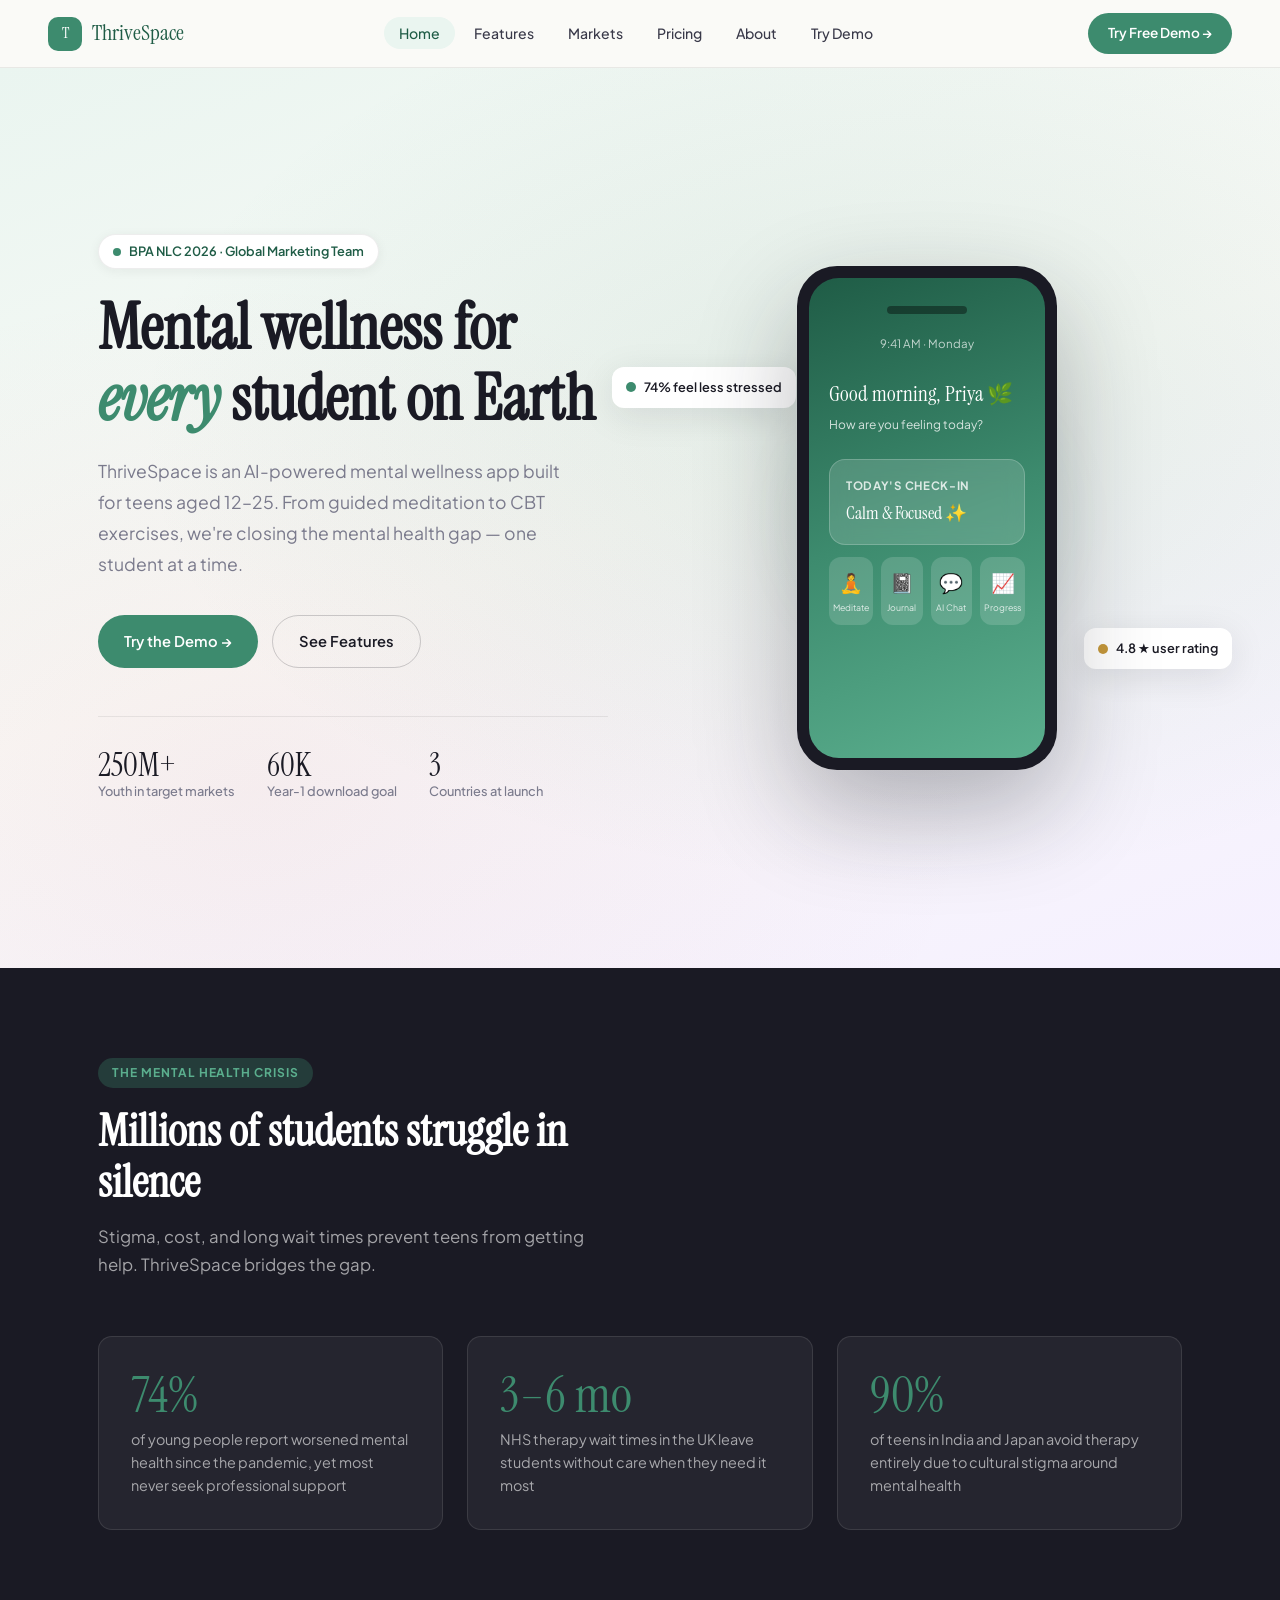
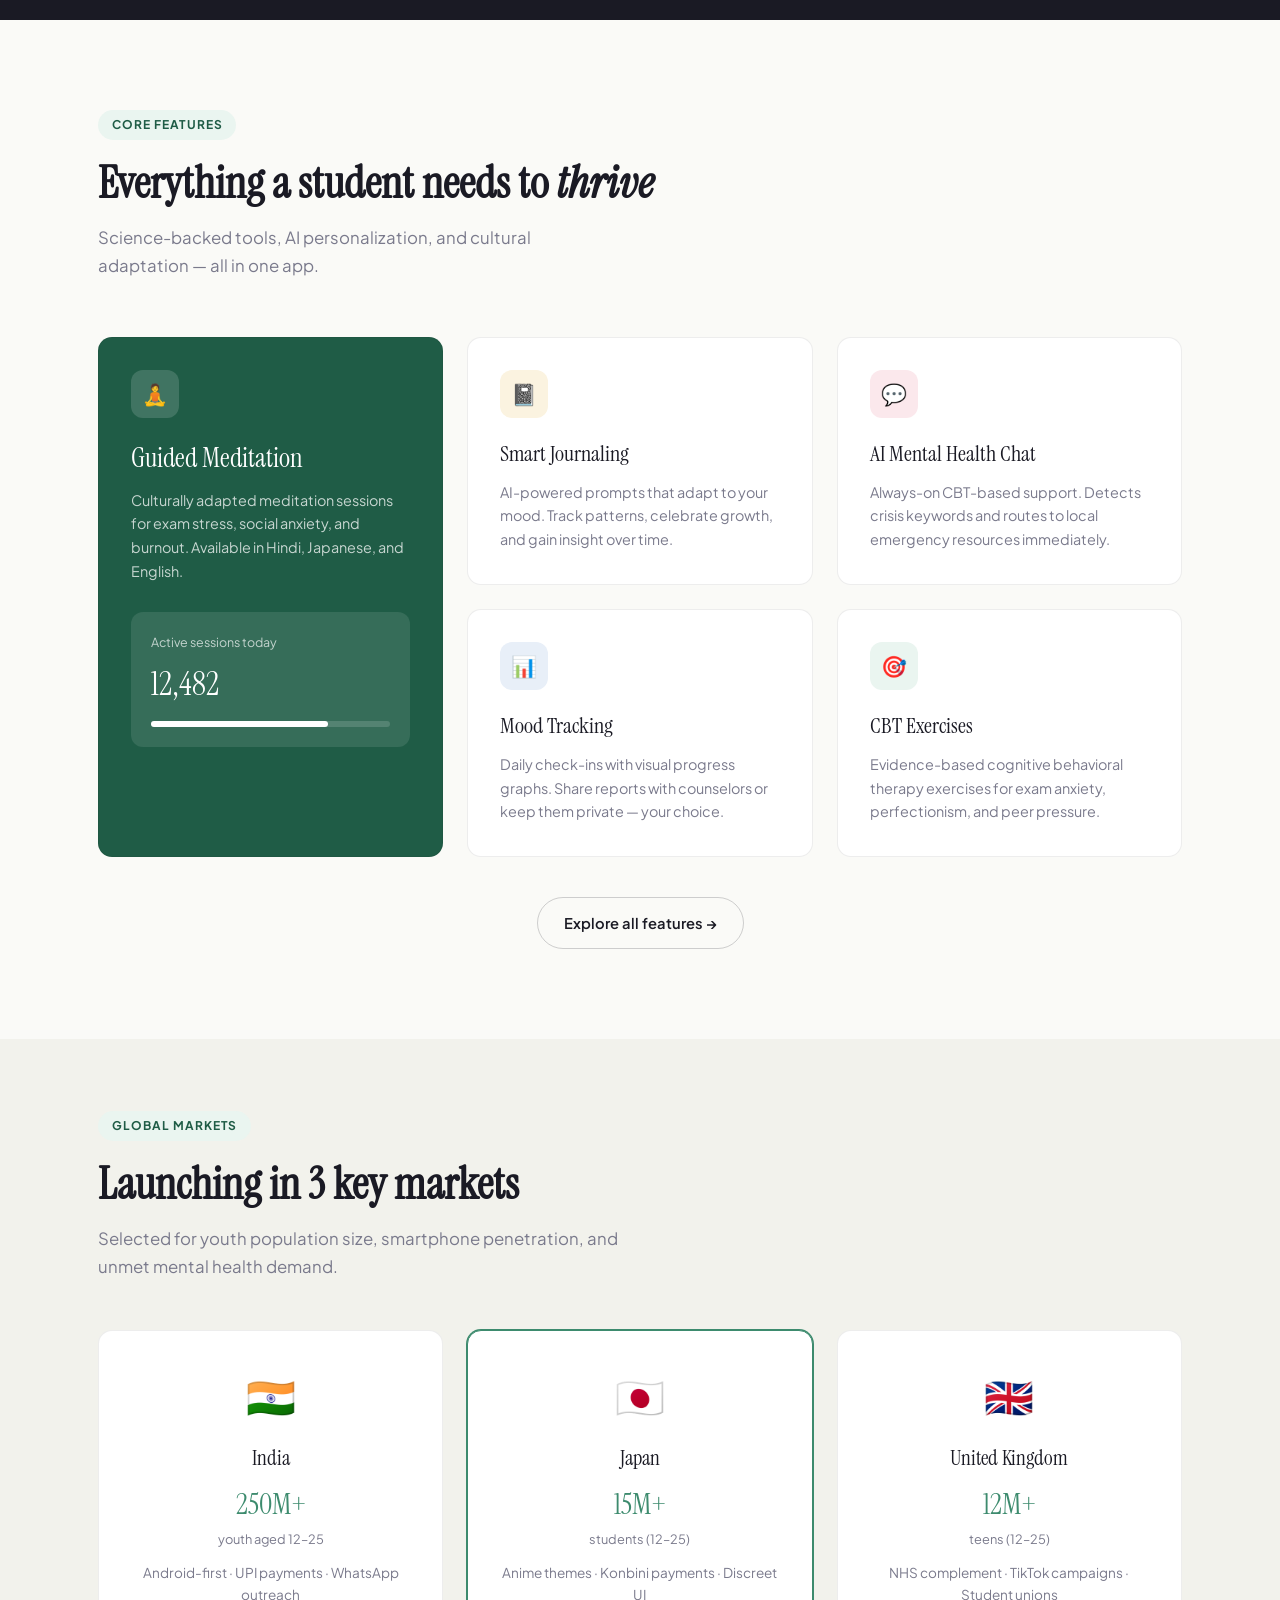
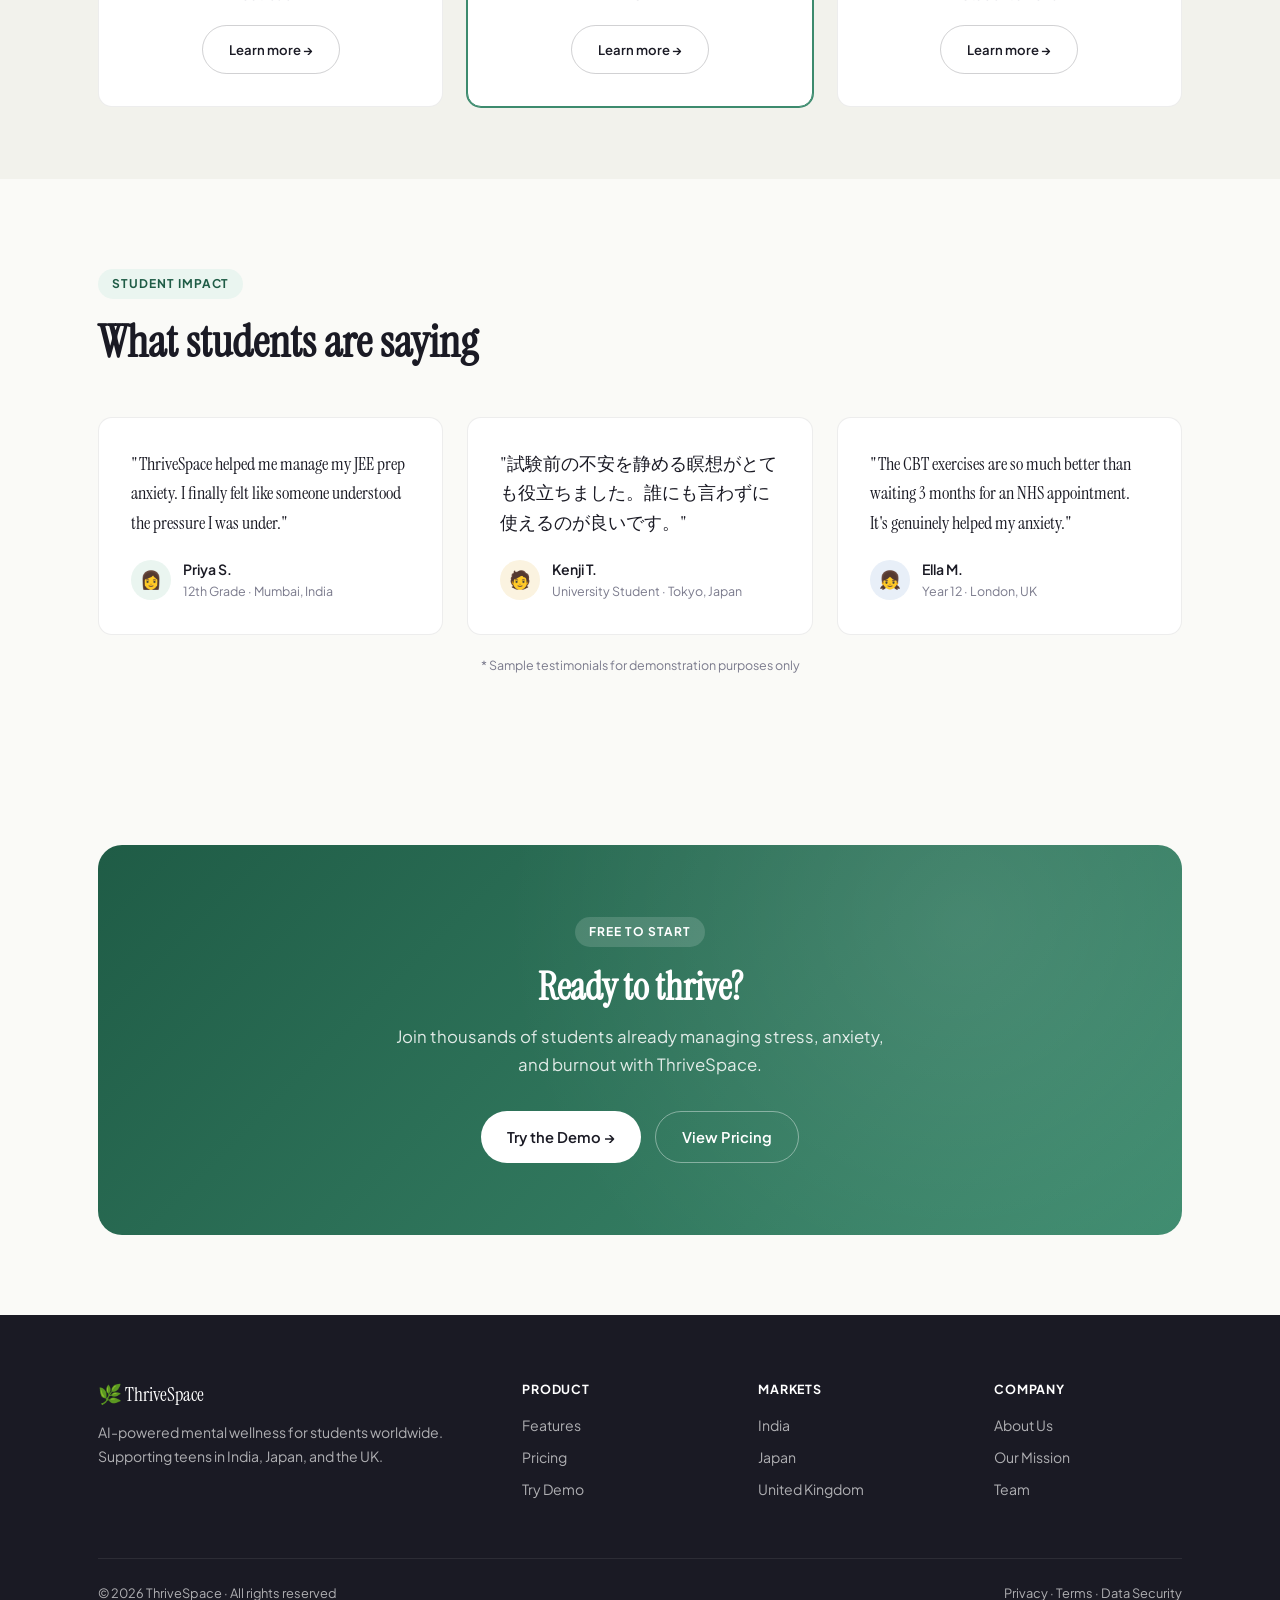
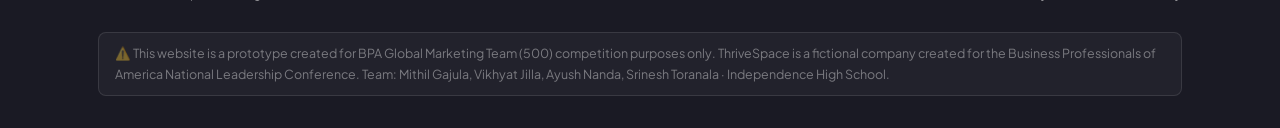
==== index.html @ 40aee09a "Create index.html" ====
<!DOCTYPE html>
<html lang="en">
<head>
  <meta charset="UTF-8" />
  <meta name="viewport" content="width=device-width, initial-scale=1.0" />
  <title>ThriveSpace — Mental Wellness for Students Worldwide</title>
  <link rel="stylesheet" href="styles.css" />
  <style>
    /* HERO */
    .hero {
      min-height: 100vh;
      display: flex; align-items: center;
      background: linear-gradient(160deg, #EAF5F0 0%, #FAFAF7 50%, #F5F0FF 100%);
      position: relative; overflow: hidden;
    }
    .hero::before {
      content: '';
      position: absolute; inset: 0;
      background: radial-gradient(ellipse at 70% 40%, rgba(61,139,110,0.12) 0%, transparent 60%),
                  radial-gradient(ellipse at 20% 80%, rgba(196,87,106,0.07) 0%, transparent 50%);
      pointer-events: none;
    }
    .hero-inner {
      display: grid; grid-template-columns: 1fr 1fr;
      gap: 64px; align-items: center;
    }
    .hero-tag {
      display: inline-flex; align-items: center; gap: 8px;
      background: white; border: 1px solid var(--border);
      padding: 6px 14px; border-radius: 100px;
      font-size: 0.8rem; font-weight: 600; color: var(--green-dark);
      margin-bottom: 24px; box-shadow: var(--shadow-sm);
    }
    .hero-tag span { width: 8px; height: 8px; background: var(--green); border-radius: 50%; display: inline-block; animation: pulse 2s infinite; }
    @keyframes pulse { 0%,100%{opacity:1;} 50%{opacity:0.4;} }
    .hero h1 {
      font-size: clamp(2.6rem, 5vw, 4.2rem);
      line-height: 1.1; margin-bottom: 22px;
      color: var(--charcoal);
    }
    .hero h1 em { font-style: italic; color: var(--green); }
    .hero p {
      font-size: 1.1rem; color: var(--muted); line-height: 1.75;
      margin-bottom: 36px; max-width: 480px;
    }
    .hero-btns { display: flex; gap: 14px; flex-wrap: wrap; }
    .hero-stats {
      display: flex; gap: 32px; margin-top: 48px;
      padding-top: 32px; border-top: 1px solid var(--border);
    }
    .hero-stat-num {
      font-family: 'Instrument Serif', serif;
      font-size: 2rem; color: var(--charcoal); line-height: 1;
    }
    .hero-stat-label { font-size: 0.8rem; color: var(--muted); font-weight: 500; }

    /* PHONE MOCKUP */
    .phone-wrap {
      position: relative; display: flex; justify-content: center; align-items: center;
    }
    .phone-glow {
      position: absolute; width: 300px; height: 300px;
      background: radial-gradient(circle, rgba(61,139,110,0.25), transparent 70%);
      border-radius: 50%; filter: blur(40px);
    }
    .phone {
      position: relative; z-index: 2;
      width: 260px;
      background: var(--charcoal);
      border-radius: 40px;
      padding: 12px;
      box-shadow: 0 40px 100px rgba(26,26,36,0.3), 0 0 0 1px rgba(255,255,255,0.1);
    }
    .phone-screen {
      background: linear-gradient(160deg, #1F5C46, #3D8B6E, #5BAF8E);
      border-radius: 30px; padding: 28px 20px;
      min-height: 480px; color: white; position: relative; overflow: hidden;
    }
    .phone-notch {
      width: 80px; height: 8px; background: rgba(0,0,0,0.4);
      border-radius: 100px; margin: 0 auto 20px;
    }
    .phone-time { font-size: 0.72rem; text-align: center; opacity: 0.7; margin-bottom: 24px; }
    .phone-greeting { font-family: 'Instrument Serif', serif; font-size: 1.3rem; margin-bottom: 4px; }
    .phone-sub { font-size: 0.75rem; opacity: 0.8; margin-bottom: 24px; }
    .phone-card {
      background: rgba(255,255,255,0.15); backdrop-filter: blur(10px);
      border-radius: 16px; padding: 16px; margin-bottom: 12px;
      border: 1px solid rgba(255,255,255,0.2);
    }
    .phone-card-title { font-size: 0.72rem; font-weight: 700; text-transform: uppercase; letter-spacing: 0.06em; opacity: 0.8; margin-bottom: 4px; }
    .phone-card-main { font-family: 'Instrument Serif', serif; font-size: 1.1rem; }
    .phone-icons { display: grid; grid-template-columns: repeat(4,1fr); gap: 8px; margin-top: 8px; }
    .phone-icon-item {
      background: rgba(255,255,255,0.15); border-radius: 12px;
      padding: 10px 4px; text-align: center; font-size: 1.2rem;
    }
    .phone-icon-label { font-size: 0.55rem; opacity: 0.8; margin-top: 2px; }
    .floating-badge {
      position: absolute; background: white; border-radius: 12px;
      padding: 10px 14px; box-shadow: var(--shadow-md);
      font-size: 0.8rem; font-weight: 600; color: var(--charcoal);
      display: flex; align-items: center; gap: 8px;
    }
    .fb-1 { top: 20%; left: -60px; animation: float 4s 0s ease-in-out infinite; }
    .fb-2 { bottom: 20%; right: -50px; animation: float 4s 1s ease-in-out infinite; }
    .fb-dot { width: 10px; height: 10px; border-radius: 50%; }
    .dot-green { background: var(--green); }
    .dot-gold { background: var(--gold); }

    /* PROBLEM SECTION */
    .problem-bg {
      background: var(--charcoal);
      color: white; padding: 90px 0;
    }
    .problem-bg .section-title { color: white; }
    .problem-bg .section-sub { color: rgba(255,255,255,0.6); }
    .problem-bg .eyebrow { background: rgba(61,139,110,0.3); color: var(--green-light); }
    .stat-card {
      background: rgba(255,255,255,0.05);
      border: 1px solid rgba(255,255,255,0.1);
      border-radius: var(--r); padding: 32px;
    }
    .stat-card .stat-num { font-size: 3.2rem; margin-bottom: 8px; }
    .stat-card p { color: rgba(255,255,255,0.6); font-size: 0.9rem; line-height: 1.6; }

    /* FEATURES PREVIEW */
    .feat-grid {
      display: grid; grid-template-columns: 1fr 1fr; gap: 24px;
    }
    .feat-card {
      background: var(--white); border-radius: var(--r);
      border: 1px solid var(--border); padding: 32px;
      transition: all 0.3s;
    }
    .feat-card:hover { transform: translateY(-4px); box-shadow: var(--shadow-md); }
    .feat-card.accent { background: var(--green-dark); color: white; }
    .feat-card.accent .feat-title { color: white; }
    .feat-card.accent p { color: rgba(255,255,255,0.75); }
    .feat-card.tall { grid-row: span 2; }
    .feat-title { font-family: 'Instrument Serif', serif; font-size: 1.4rem; margin: 12px 0 8px; }
    .feat-card p { font-size: 0.9rem; color: var(--muted); line-height: 1.65; }

    /* MARKETS STRIP */
    .markets-strip { background: var(--cream-2); padding: 72px 0; }
    .country-card {
      background: white; border-radius: var(--r);
      border: 1px solid var(--border); padding: 32px;
      text-align: center;
    }
    .country-flag { font-size: 2.5rem; margin-bottom: 12px; }
    .country-name { font-family: 'Instrument Serif', serif; font-size: 1.3rem; margin-bottom: 6px; }
    .country-stat { font-size: 1.8rem; font-family: 'Instrument Serif', serif; color: var(--green); }
    .country-stat-label { font-size: 0.8rem; color: var(--muted); }

    /* TESTIMONIALS */
    .testimonial {
      background: white; border-radius: var(--r);
      border: 1px solid var(--border); padding: 32px;
    }
    .testimonial-quote { font-family: 'Instrument Serif', serif; font-size: 1.15rem; line-height: 1.6; margin-bottom: 20px; }
    .testimonial-author { display: flex; align-items: center; gap: 12px; }
    .testimonial-avatar {
      width: 40px; height: 40px; border-radius: 50%;
      display: flex; align-items: center; justify-content: center;
      font-size: 1.1rem;
    }
    .testimonial-name { font-weight: 600; font-size: 0.88rem; }
    .testimonial-role { font-size: 0.78rem; color: var(--muted); }

    /* CTA SECTION */
    .cta-section {
      background: linear-gradient(135deg, var(--green-dark), var(--green));
      border-radius: var(--r-lg); padding: 72px 64px; text-align: center;
      color: white; margin: 80px 0; position: relative; overflow: hidden;
    }
    .cta-section::before {
      content: '';
      position: absolute; inset: 0;
      background: radial-gradient(circle at 80% 20%, rgba(255,255,255,0.1), transparent 50%);
    }
    .cta-section h2 { font-size: 2.4rem; margin-bottom: 14px; }
    .cta-section p { font-size: 1.05rem; opacity: 0.85; margin-bottom: 32px; max-width: 500px; margin-left: auto; margin-right: auto; }
  </style>
</head>
<body>
<div class="page-wrap">
  <div id="nav-placeholder"></div>

  <!-- HERO -->
  <section class="hero">
    <div class="container" style="width:100%">
      <div class="hero-inner">
        <div>
          <div class="hero-tag fade-up"><span></span> BPA NLC 2026 · Global Marketing Team</div>
          <h1 class="fade-up-2">Mental wellness for <em>every</em> student on Earth</h1>
          <p class="fade-up-3">ThriveSpace is an AI-powered mental wellness app built for teens aged 12–25. From guided meditation to CBT exercises, we're closing the mental health gap — one student at a time.</p>
          <div class="hero-btns fade-up-4">
            <a href="demo.html" class="btn btn-primary">Try the Demo →</a>
            <a href="features.html" class="btn btn-outline">See Features</a>
          </div>
          <div class="hero-stats fade-up-4">
            <div>
              <div class="hero-stat-num">250M+</div>
              <div class="hero-stat-label">Youth in target markets</div>
            </div>
            <div>
              <div class="hero-stat-num">60K</div>
              <div class="hero-stat-label">Year-1 download goal</div>
            </div>
            <div>
              <div class="hero-stat-num">3</div>
              <div class="hero-stat-label">Countries at launch</div>
            </div>
          </div>
        </div>

        <div class="phone-wrap fade-in">
          <div class="phone-glow"></div>
          <div class="phone float">
            <div class="phone-screen">
              <div class="phone-notch"></div>
              <div class="phone-time">9:41 AM · Monday</div>
              <div class="phone-greeting">Good morning, Priya 🌿</div>
              <div class="phone-sub">How are you feeling today?</div>
              <div class="phone-card">
                <div class="phone-card-title">Today's Check-In</div>
                <div class="phone-card-main">Calm &amp; Focused ✨</div>
              </div>
              <div class="phone-icons">
                <div class="phone-icon-item">🧘<div class="phone-icon-label">Meditate</div></div>
                <div class="phone-icon-item">📓<div class="phone-icon-label">Journal</div></div>
                <div class="phone-icon-item">💬<div class="phone-icon-label">AI Chat</div></div>
                <div class="phone-icon-item">📈<div class="phone-icon-label">Progress</div></div>
              </div>
            </div>
          </div>
          <div class="floating-badge fb-1">
            <div class="fb-dot dot-green"></div>
            74% feel less stressed
          </div>
          <div class="floating-badge fb-2">
            <div class="fb-dot dot-gold"></div>
            4.8 ★ user rating
          </div>
        </div>
      </div>
    </div>
  </section>

  <!-- PROBLEM -->
  <section class="problem-bg">
    <div class="container">
      <div class="eyebrow">The Mental Health Crisis</div>
      <h2 class="section-title" style="color:white;max-width:560px;margin-bottom:14px;">Millions of students struggle in silence</h2>
      <p class="section-sub" style="margin-bottom:56px;">Stigma, cost, and long wait times prevent teens from getting help. ThriveSpace bridges the gap.</p>
      <div class="g3">
        <div class="stat-card">
          <div class="stat-num">74%</div>
          <p>of young people report worsened mental health since the pandemic, yet most never seek professional support</p>
        </div>
        <div class="stat-card">
          <div class="stat-num">3–6 mo</div>
          <p>NHS therapy wait times in the UK leave students without care when they need it most</p>
        </div>
        <div class="stat-card">
          <div class="stat-num">90%</div>
          <p>of teens in India and Japan avoid therapy entirely due to cultural stigma around mental health</p>
        </div>
      </div>
    </div>
  </section>

  <!-- FEATURES PREVIEW -->
  <section class="section">
    <div class="container">
      <div class="eyebrow">Core Features</div>
      <h2 class="section-title">Everything a student needs to <em>thrive</em></h2>
      <p class="section-sub" style="margin-bottom:56px;">Science-backed tools, AI personalization, and cultural adaptation — all in one app.</p>

      <div style="display:grid;grid-template-columns:1fr 1fr 1fr;grid-template-rows:auto auto;gap:24px;">
        <div class="feat-card" style="grid-row:span 2;background:var(--green-dark);color:white;">
          <div class="icon-box" style="background:rgba(255,255,255,0.15);">🧘</div>
          <div class="feat-title" style="color:white;font-size:1.7rem;">Guided Meditation</div>
          <p style="color:rgba(255,255,255,0.75);">Culturally adapted meditation sessions for exam stress, social anxiety, and burnout. Available in Hindi, Japanese, and English.</p>
          <div style="margin-top:28px;padding:20px;background:rgba(255,255,255,0.1);border-radius:12px;">
            <div style="font-size:0.78rem;opacity:0.7;margin-bottom:6px;">Active sessions today</div>
            <div style="font-family:'Instrument Serif',serif;font-size:2rem;">12,482</div>
            <div style="height:6px;background:rgba(255,255,255,0.15);border-radius:100px;margin-top:10px;">
              <div style="height:100%;width:74%;background:white;border-radius:100px;"></div>
            </div>
          </div>
        </div>
        <div class="feat-card">
          <div class="icon-box icon-gold">📓</div>
          <div class="feat-title">Smart Journaling</div>
          <p>AI-powered prompts that adapt to your mood. Track patterns, celebrate growth, and gain insight over time.</p>
        </div>
        <div class="feat-card">
          <div class="icon-box icon-rose">💬</div>
          <div class="feat-title">AI Mental Health Chat</div>
          <p>Always-on CBT-based support. Detects crisis keywords and routes to local emergency resources immediately.</p>
        </div>
        <div class="feat-card">
          <div class="icon-box icon-blue">📊</div>
          <div class="feat-title">Mood Tracking</div>
          <p>Daily check-ins with visual progress graphs. Share reports with counselors or keep them private — your choice.</p>
        </div>
        <div class="feat-card">
          <div class="icon-box icon-green">🎯</div>
          <div class="feat-title">CBT Exercises</div>
          <p>Evidence-based cognitive behavioral therapy exercises for exam anxiety, perfectionism, and peer pressure.</p>
        </div>
      </div>
      <div style="text-align:center;margin-top:40px;">
        <a href="features.html" class="btn btn-outline">Explore all features →</a>
      </div>
    </div>
  </section>

  <!-- MARKETS -->
  <section class="markets-strip">
    <div class="container">
      <div class="eyebrow">Global Markets</div>
      <h2 class="section-title" style="margin-bottom:14px;">Launching in 3 key markets</h2>
      <p class="section-sub" style="margin-bottom:48px;">Selected for youth population size, smartphone penetration, and unmet mental health demand.</p>
      <div class="g3">
        <div class="country-card">
          <div class="country-flag">🇮🇳</div>
          <div class="country-name">India</div>
          <div class="country-stat">250M+</div>
          <div class="country-stat-label">youth aged 12–25</div>
          <p style="font-size:0.85rem;color:var(--muted);margin-top:12px;">Android-first · UPI payments · WhatsApp outreach</p>
          <a href="markets.html#india" class="btn btn-outline" style="margin-top:18px;font-size:0.82rem;">Learn more →</a>
        </div>
        <div class="country-card" style="border-color:var(--green);box-shadow:0 0 0 1px var(--green);">
          <div class="country-flag">🇯🇵</div>
          <div class="country-name">Japan</div>
          <div class="country-stat">15M+</div>
          <div class="country-stat-label">students (12–25)</div>
          <p style="font-size:0.85rem;color:var(--muted);margin-top:12px;">Anime themes · Konbini payments · Discreet UI</p>
          <a href="markets.html#japan" class="btn btn-outline" style="margin-top:18px;font-size:0.82rem;">Learn more →</a>
        </div>
        <div class="country-card">
          <div class="country-flag">🇬🇧</div>
          <div class="country-name">United Kingdom</div>
          <div class="country-stat">12M+</div>
          <div class="country-stat-label">teens (12–25)</div>
          <p style="font-size:0.85rem;color:var(--muted);margin-top:12px;">NHS complement · TikTok campaigns · Student unions</p>
          <a href="markets.html#uk" class="btn btn-outline" style="margin-top:18px;font-size:0.82rem;">Learn more →</a>
        </div>
      </div>
    </div>
  </section>

  <!-- TESTIMONIALS -->
  <section class="section">
    <div class="container">
      <div class="eyebrow">Student Impact</div>
      <h2 class="section-title" style="margin-bottom:48px;">What students are saying</h2>
      <div class="g3">
        <div class="testimonial">
          <div class="testimonial-quote">"ThriveSpace helped me manage my JEE prep anxiety. I finally felt like someone understood the pressure I was under."</div>
          <div class="testimonial-author">
            <div class="testimonial-avatar" style="background:var(--green-pale);">👩</div>
            <div>
              <div class="testimonial-name">Priya S.</div>
              <div class="testimonial-role">12th Grade · Mumbai, India</div>
            </div>
          </div>
        </div>
        <div class="testimonial">
          <div class="testimonial-quote">"試験前の不安を静める瞑想がとても役立ちました。誰にも言わずに使えるのが良いです。"</div>
          <div class="testimonial-author">
            <div class="testimonial-avatar" style="background:#FBF3E0;">🧑</div>
            <div>
              <div class="testimonial-name">Kenji T.</div>
              <div class="testimonial-role">University Student · Tokyo, Japan</div>
            </div>
          </div>
        </div>
        <div class="testimonial">
          <div class="testimonial-quote">"The CBT exercises are so much better than waiting 3 months for an NHS appointment. It's genuinely helped my anxiety."</div>
          <div class="testimonial-author">
            <div class="testimonial-avatar" style="background:#E8EFF8;">👧</div>
            <div>
              <div class="testimonial-name">Ella M.</div>
              <div class="testimonial-role">Year 12 · London, UK</div>
            </div>
          </div>
        </div>
      </div>
      <p style="text-align:center;font-size:0.78rem;color:var(--muted);margin-top:20px;">* Sample testimonials for demonstration purposes only</p>
    </div>
  </section>

  <!-- CTA -->
  <div class="container">
    <div class="cta-section">
      <div class="eyebrow" style="background:rgba(255,255,255,0.15);color:white;">Free to start</div>
      <h2>Ready to thrive?</h2>
      <p>Join thousands of students already managing stress, anxiety, and burnout with ThriveSpace.</p>
      <div style="display:flex;gap:14px;justify-content:center;flex-wrap:wrap;">
        <a href="demo.html" class="btn btn-white">Try the Demo →</a>
        <a href="pricing.html" class="btn btn-outline" style="border-color:rgba(255,255,255,0.4);color:white;">View Pricing</a>
      </div>
    </div>
  </div>

  <div id="footer-placeholder"></div>
</div>
<script src="nav.js"></script>
<script>injectNav('Home'); injectFooter();</script>
</body>
</html>
---- styles.css ----
@import url('https://fonts.googleapis.com/css2?family=Plus+Jakarta+Sans:wght@300;400;500;600;700;800&family=Instrument+Serif:ital@0;1&display=swap');

:root {
  --green: #3D8B6E;
  --green-light: #5BAF8E;
  --green-pale: #EAF5F0;
  --green-dark: #1F5C46;
  --cream: #FAFAF7;
  --cream-2: #F2F2EC;
  --charcoal: #1A1A24;
  --charcoal-mid: #3A3A4A;
  --muted: #7A7A8C;
  --white: #FFFFFF;
  --gold: #C4973A;
  --rose: #C4566A;
  --blue: #4A7AB5;
  --border: rgba(26,26,36,0.08);
  --shadow-sm: 0 2px 12px rgba(26,26,36,0.06);
  --shadow-md: 0 8px 36px rgba(26,26,36,0.10);
  --shadow-lg: 0 24px 72px rgba(26,26,36,0.14);
  --r: 14px;
  --r-lg: 24px;
}

*, *::before, *::after { box-sizing: border-box; margin: 0; padding: 0; }
html { scroll-behavior: smooth; }
body {
  font-family: 'Plus Jakarta Sans', sans-serif;
  background: var(--cream);
  color: var(--charcoal);
  line-height: 1.65;
  -webkit-font-smoothing: antialiased;
}
h1,h2,h3,h4 { font-family: 'Instrument Serif', serif; line-height: 1.15; }
a { color: inherit; text-decoration: none; }
img { max-width: 100%; display: block; }

/* NAV */
nav {
  position: fixed; top: 0; left: 0; right: 0; z-index: 200;
  display: flex; align-items: center; justify-content: space-between;
  padding: 0 48px; height: 68px;
  background: rgba(250,250,247,0.92);
  backdrop-filter: blur(16px);
  border-bottom: 1px solid var(--border);
}
.nav-logo {
  display: flex; align-items: center; gap: 10px;
  font-family: 'Instrument Serif', serif;
  font-size: 1.35rem; color: var(--green-dark);
}
.nav-logo-mark {
  width: 34px; height: 34px; background: var(--green);
  border-radius: 10px; display: flex; align-items: center; justify-content: center;
  color: white; font-size: 1rem; font-family: 'Instrument Serif', serif;
}
.nav-links { display: flex; align-items: center; gap: 4px; list-style: none; }
.nav-links a {
  padding: 7px 15px; border-radius: 100px;
  font-size: 0.88rem; font-weight: 500; color: var(--charcoal-mid);
  transition: all 0.2s;
}
.nav-links a:hover, .nav-links a.active { background: var(--green-pale); color: var(--green-dark); }
.nav-cta {
  background: var(--green) !important; color: white !important;
  padding: 8px 20px; border-radius: 100px;
  font-weight: 600; font-size: 0.88rem; transition: all 0.2s !important;
}
.nav-cta:hover { background: var(--green-dark) !important; transform: translateY(-1px); }

/* LAYOUT */
.page-wrap { padding-top: 68px; }
.container { max-width: 1180px; margin: 0 auto; padding: 0 48px; }
.section { padding: 90px 0; }
.section-sm { padding: 60px 0; }

/* TYPOGRAPHY */
.eyebrow {
  display: inline-flex; align-items: center; gap: 8px;
  background: var(--green-pale); color: var(--green-dark);
  padding: 5px 14px; border-radius: 100px;
  font-size: 0.75rem; font-weight: 700;
  letter-spacing: 0.08em; text-transform: uppercase;
  margin-bottom: 18px;
}
.section-title { font-size: clamp(2rem, 3.5vw, 2.9rem); margin-bottom: 14px; }
.section-sub { font-size: 1.05rem; color: var(--muted); max-width: 520px; line-height: 1.7; }

/* CARDS */
.card {
  background: var(--white); border-radius: var(--r);
  border: 1px solid var(--border); box-shadow: var(--shadow-sm);
  transition: transform 0.3s, box-shadow 0.3s;
}
.card:hover { transform: translateY(-4px); box-shadow: var(--shadow-md); }
.card-pad { padding: 32px; }

/* GRIDS */
.g2 { display: grid; grid-template-columns: 1fr 1fr; gap: 24px; }
.g3 { display: grid; grid-template-columns: repeat(3, 1fr); gap: 24px; }
.g4 { display: grid; grid-template-columns: repeat(4, 1fr); gap: 20px; }

/* BUTTONS */
.btn {
  display: inline-flex; align-items: center; gap: 8px;
  padding: 13px 26px; border-radius: 100px;
  font-family: 'Plus Jakarta Sans', sans-serif;
  font-weight: 600; font-size: 0.92rem;
  cursor: pointer; border: none;
  transition: transform 0.2s, box-shadow 0.2s, background 0.2s;
}
.btn:hover { transform: translateY(-2px); box-shadow: var(--shadow-md); }
.btn-primary { background: var(--green); color: white; }
.btn-primary:hover { background: var(--green-dark); }
.btn-dark { background: var(--charcoal); color: white; }
.btn-outline { background: transparent; color: var(--charcoal); border: 1.5px solid rgba(26,26,36,0.2); }
.btn-outline:hover { border-color: var(--green); color: var(--green); }
.btn-white { background: white; color: var(--charcoal); }

/* BADGES */
.badge {
  display: inline-flex; align-items: center;
  padding: 4px 11px; border-radius: 100px;
  font-size: 0.75rem; font-weight: 700;
}
.badge-green { background: var(--green-pale); color: var(--green-dark); }
.badge-gold { background: #FBF3E0; color: var(--gold); }
.badge-rose { background: #FBE8EC; color: var(--rose); }
.badge-blue { background: #E8EFF8; color: var(--blue); }

/* ICON BOXES */
.icon-box {
  width: 48px; height: 48px; border-radius: 12px;
  display: flex; align-items: center; justify-content: center;
  font-size: 1.3rem; margin-bottom: 18px;
}
.icon-green { background: var(--green-pale); }
.icon-gold { background: #FBF3E0; }
.icon-rose { background: #FBE8EC; }
.icon-blue { background: #E8EFF8; }

/* STAT */
.stat-num {
  font-family: 'Instrument Serif', serif;
  font-size: 2.8rem; color: var(--green);
  line-height: 1; margin-bottom: 4px;
}
.stat-label { font-size: 0.85rem; color: var(--muted); font-weight: 500; }

/* FOOTER */
footer {
  background: var(--charcoal); color: rgba(255,255,255,0.65);
  padding: 64px 0 32px; margin-top: 80px;
}
.footer-grid {
  display: grid; grid-template-columns: 2fr 1fr 1fr 1fr;
  gap: 48px; margin-bottom: 48px;
}
.footer-brand { font-family: 'Instrument Serif', serif; font-size: 1.2rem; color: white; margin-bottom: 10px; }
.footer-desc { font-size: 0.88rem; line-height: 1.7; }
.footer-col h5 {
  font-family: 'Plus Jakarta Sans', sans-serif;
  font-size: 0.78rem; font-weight: 700;
  letter-spacing: 0.07em; text-transform: uppercase;
  color: white; margin-bottom: 14px;
}
.footer-col a { display: block; font-size: 0.88rem; margin-bottom: 9px; transition: color 0.2s; }
.footer-col a:hover { color: var(--green-light); }
.footer-bottom {
  padding-top: 24px; border-top: 1px solid rgba(255,255,255,0.08);
  display: flex; justify-content: space-between; align-items: center;
  font-size: 0.8rem;
}
.footer-disclaimer {
  background: rgba(255,255,255,0.04); border: 1px solid rgba(255,255,255,0.1);
  border-radius: 8px; padding: 10px 16px;
  font-size: 0.78rem; color: rgba(255,255,255,0.4);
  margin-top: 28px;
}

/* DIVIDER */
.divider { height: 1px; background: var(--border); }

/* ANIMATIONS */
@keyframes fadeUp {
  from { opacity: 0; transform: translateY(24px); }
  to { opacity: 1; transform: translateY(0); }
}
@keyframes fadeIn { from { opacity: 0; } to { opacity: 1; } }
@keyframes float {
  0%,100% { transform: translateY(0); }
  50% { transform: translateY(-10px); }
}
@keyframes shimmer {
  0% { background-position: -200% 0; }
  100% { background-position: 200% 0; }
}

.fade-up { animation: fadeUp 0.7s ease both; }
.fade-up-2 { animation: fadeUp 0.7s 0.12s ease both; }
.fade-up-3 { animation: fadeUp 0.7s 0.24s ease both; }
.fade-up-4 { animation: fadeUp 0.7s 0.36s ease both; }
.fade-in { animation: fadeIn 0.7s ease both; }
.float { animation: float 5s ease-in-out infinite; }

/* RESPONSIVE */
@media (max-width: 900px) {
  nav { padding: 0 20px; }
  .nav-links { display: none; }
  .container { padding: 0 20px; }
  .g2, .g3, .g4 { grid-template-columns: 1fr; }
  .footer-grid { grid-template-columns: 1fr 1fr; gap: 28px; }
}
@media (max-width: 600px) {
  .footer-grid { grid-template-columns: 1fr; }
  .footer-bottom { flex-direction: column; gap: 8px; text-align: center; }
}
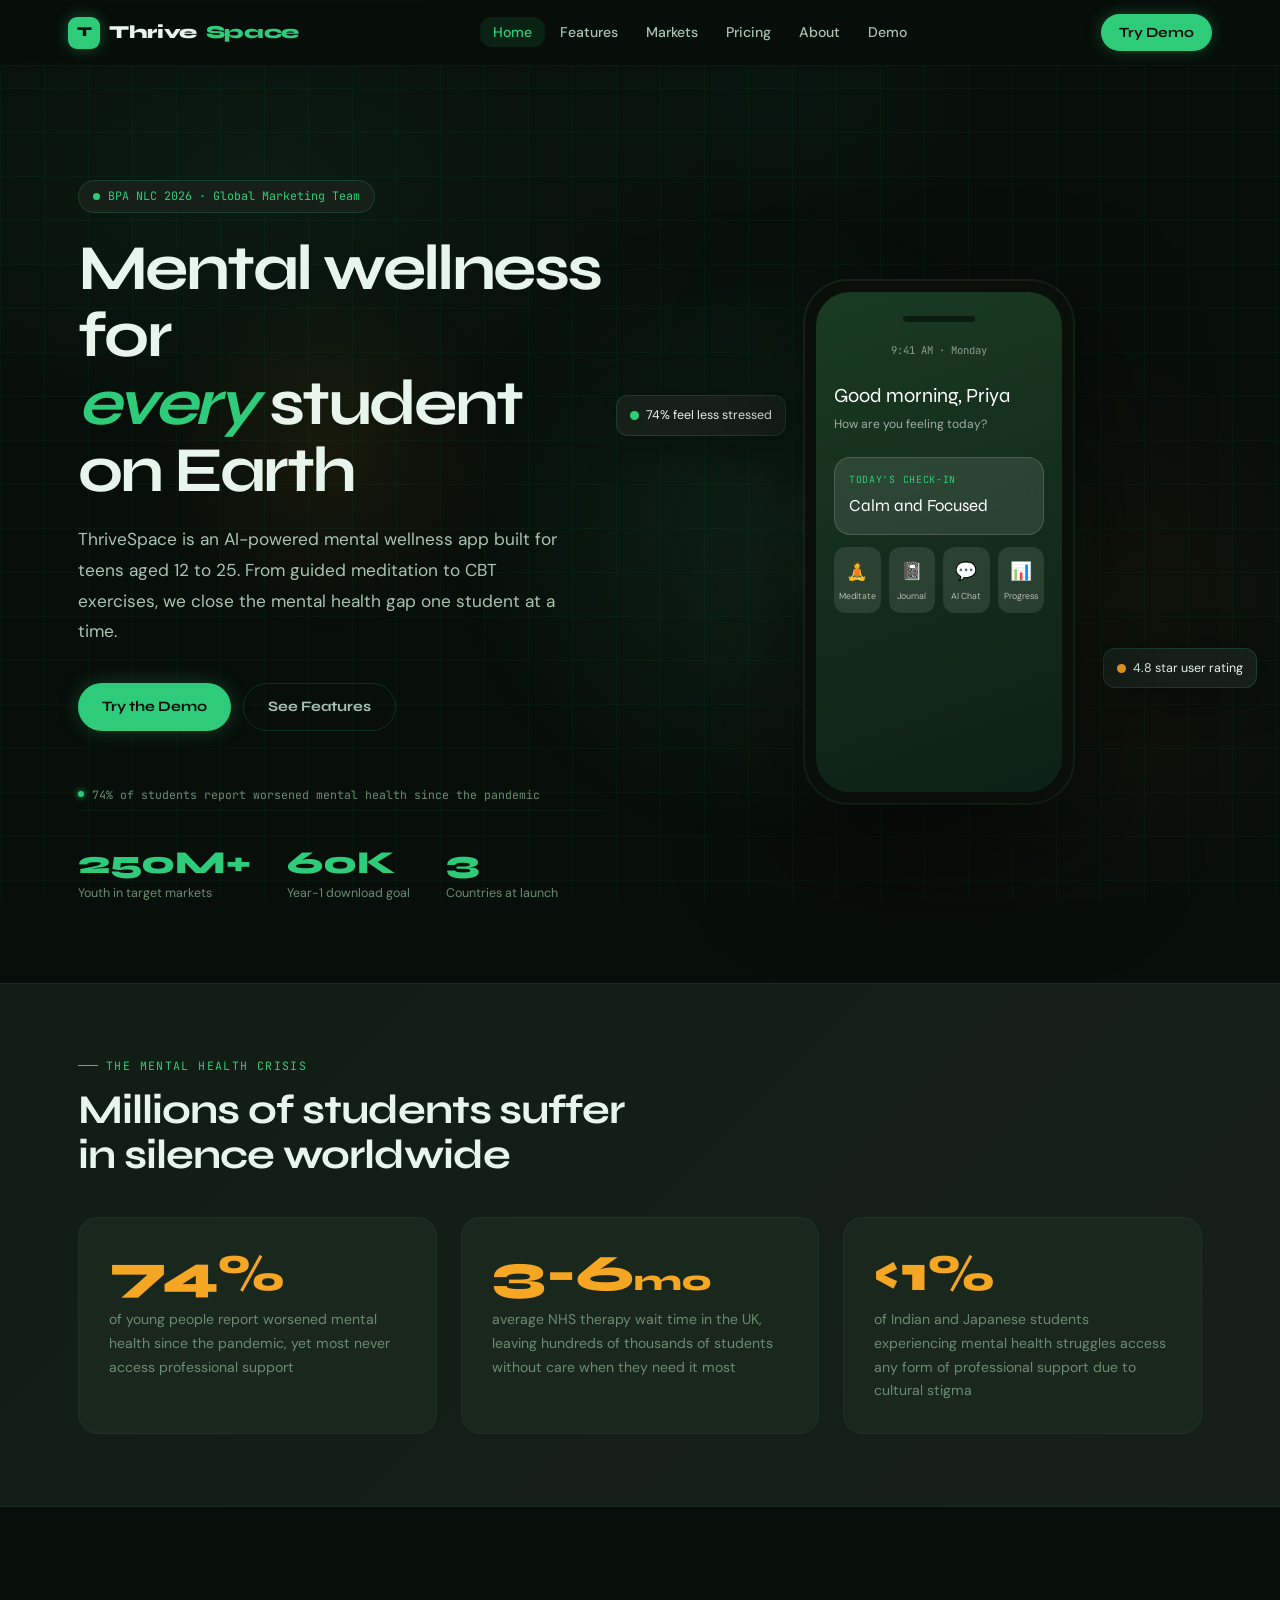
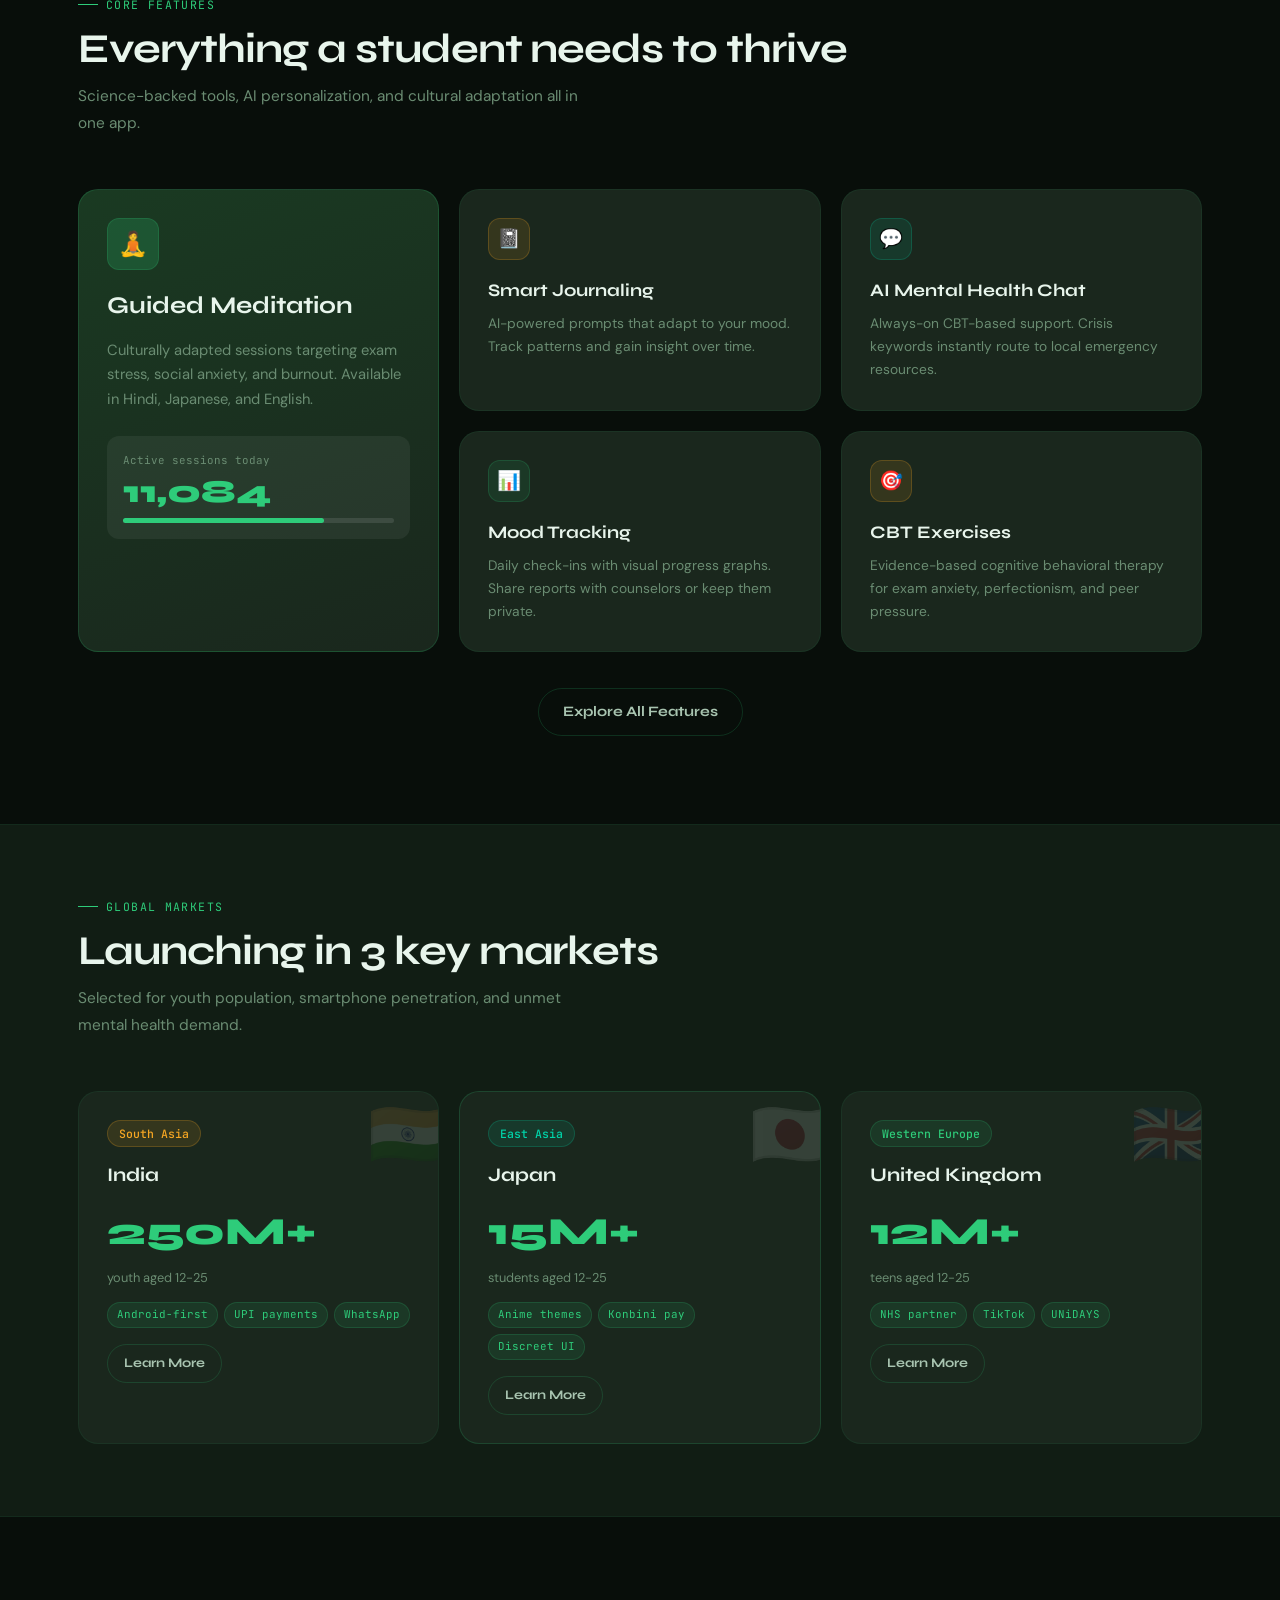
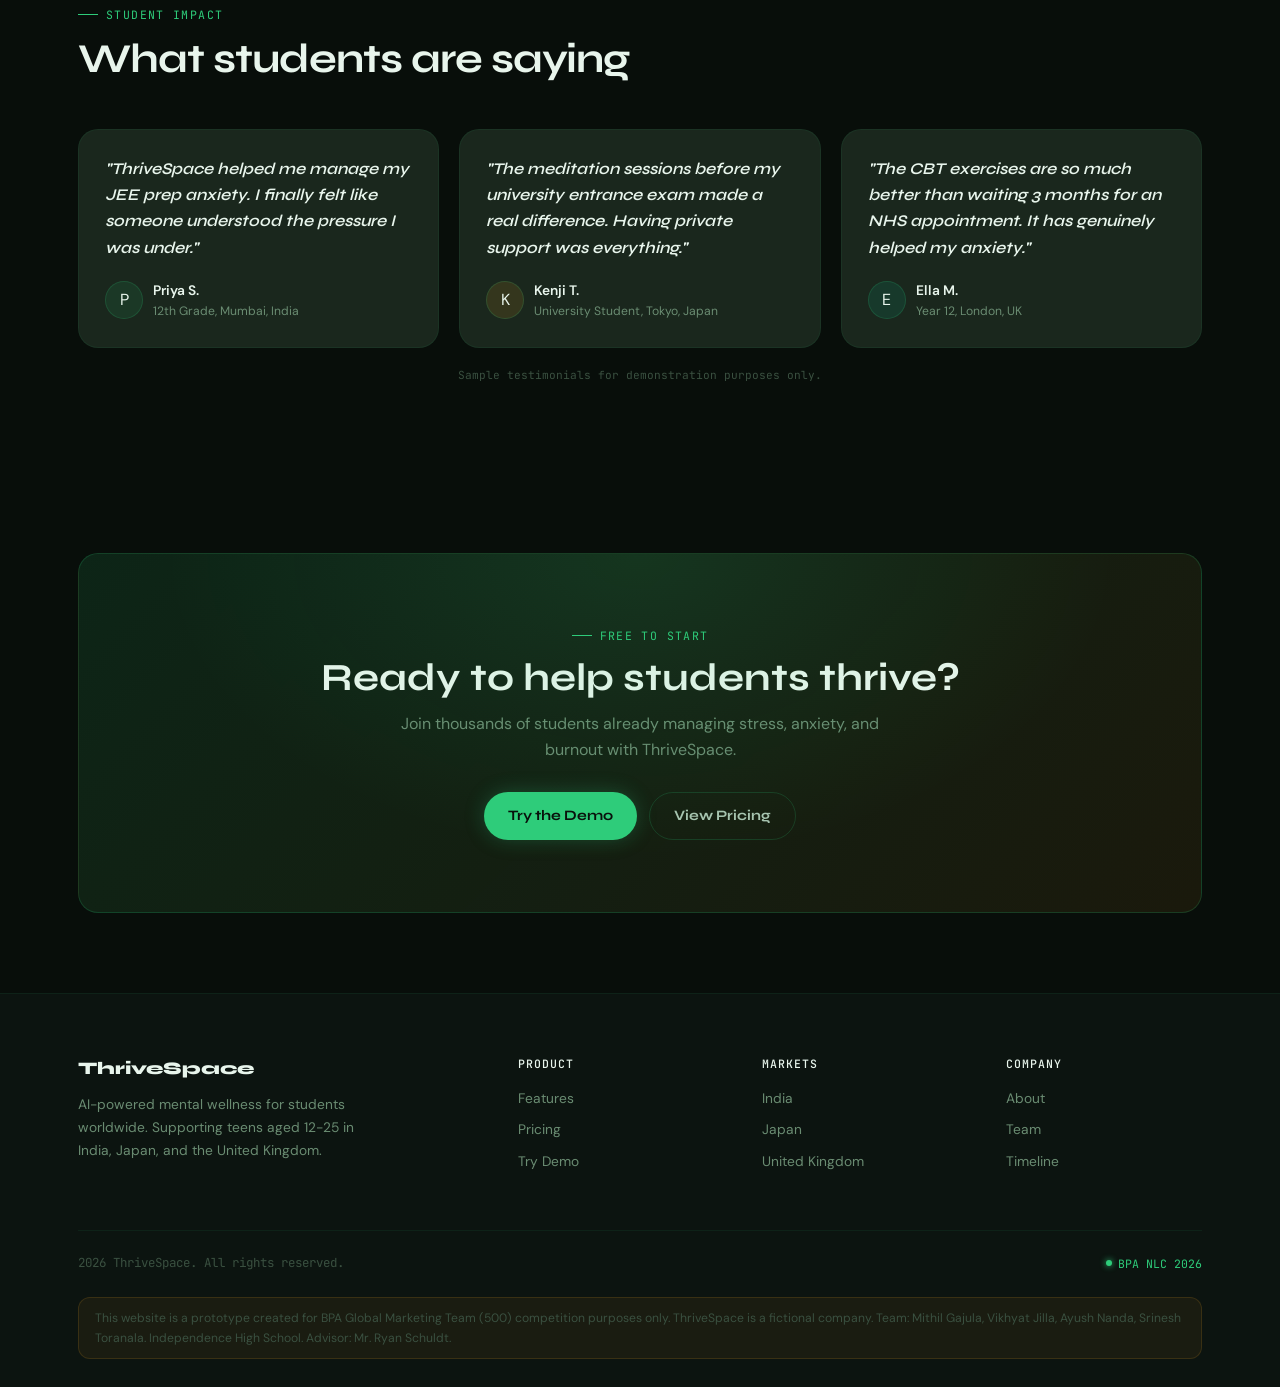
==== commit 68b5d02a: "Update index.html" ====
--- a/index.html
+++ b/index.html
@@ -1,271 +1,334 @@
 <!DOCTYPE html>
 <html lang="en">
 <head>
-  <meta charset="UTF-8" />
-  <meta name="viewport" content="width=device-width, initial-scale=1.0" />
-  <title>ThriveSpace — Mental Wellness for Students Worldwide</title>
-  <link rel="stylesheet" href="styles.css" />
+  <meta charset="UTF-8"/>
+  <meta name="viewport" content="width=device-width, initial-scale=1.0"/>
+  <title>ThriveSpace - Mental Wellness for Every Student</title>
+  <link rel="stylesheet" href="styles.css"/>
   <style>
-    /* HERO */
-    .hero {
-      min-height: 100vh;
-      display: flex; align-items: center;
-      background: linear-gradient(160deg, #EAF5F0 0%, #FAFAF7 50%, #F5F0FF 100%);
-      position: relative; overflow: hidden;
-    }
-    .hero::before {
-      content: '';
-      position: absolute; inset: 0;
-      background: radial-gradient(ellipse at 70% 40%, rgba(61,139,110,0.12) 0%, transparent 60%),
-                  radial-gradient(ellipse at 20% 80%, rgba(196,87,106,0.07) 0%, transparent 50%);
-      pointer-events: none;
-    }
-    .hero-inner {
-      display: grid; grid-template-columns: 1fr 1fr;
-      gap: 64px; align-items: center;
-    }
-    .hero-tag {
-      display: inline-flex; align-items: center; gap: 8px;
-      background: white; border: 1px solid var(--border);
-      padding: 6px 14px; border-radius: 100px;
-      font-size: 0.8rem; font-weight: 600; color: var(--green-dark);
-      margin-bottom: 24px; box-shadow: var(--shadow-sm);
-    }
-    .hero-tag span { width: 8px; height: 8px; background: var(--green); border-radius: 50%; display: inline-block; animation: pulse 2s infinite; }
-    @keyframes pulse { 0%,100%{opacity:1;} 50%{opacity:0.4;} }
-    .hero h1 {
-      font-size: clamp(2.6rem, 5vw, 4.2rem);
-      line-height: 1.1; margin-bottom: 22px;
-      color: var(--charcoal);
-    }
-    .hero h1 em { font-style: italic; color: var(--green); }
-    .hero p {
-      font-size: 1.1rem; color: var(--muted); line-height: 1.75;
-      margin-bottom: 36px; max-width: 480px;
-    }
-    .hero-btns { display: flex; gap: 14px; flex-wrap: wrap; }
-    .hero-stats {
-      display: flex; gap: 32px; margin-top: 48px;
-      padding-top: 32px; border-top: 1px solid var(--border);
-    }
-    .hero-stat-num {
-      font-family: 'Instrument Serif', serif;
-      font-size: 2rem; color: var(--charcoal); line-height: 1;
-    }
-    .hero-stat-label { font-size: 0.8rem; color: var(--muted); font-weight: 500; }
-
-    /* PHONE MOCKUP */
-    .phone-wrap {
-      position: relative; display: flex; justify-content: center; align-items: center;
-    }
-    .phone-glow {
-      position: absolute; width: 300px; height: 300px;
-      background: radial-gradient(circle, rgba(61,139,110,0.25), transparent 70%);
-      border-radius: 50%; filter: blur(40px);
-    }
-    .phone {
-      position: relative; z-index: 2;
-      width: 260px;
-      background: var(--charcoal);
-      border-radius: 40px;
-      padding: 12px;
-      box-shadow: 0 40px 100px rgba(26,26,36,0.3), 0 0 0 1px rgba(255,255,255,0.1);
-    }
-    .phone-screen {
-      background: linear-gradient(160deg, #1F5C46, #3D8B6E, #5BAF8E);
-      border-radius: 30px; padding: 28px 20px;
-      min-height: 480px; color: white; position: relative; overflow: hidden;
-    }
-    .phone-notch {
-      width: 80px; height: 8px; background: rgba(0,0,0,0.4);
-      border-radius: 100px; margin: 0 auto 20px;
-    }
-    .phone-time { font-size: 0.72rem; text-align: center; opacity: 0.7; margin-bottom: 24px; }
-    .phone-greeting { font-family: 'Instrument Serif', serif; font-size: 1.3rem; margin-bottom: 4px; }
-    .phone-sub { font-size: 0.75rem; opacity: 0.8; margin-bottom: 24px; }
-    .phone-card {
-      background: rgba(255,255,255,0.15); backdrop-filter: blur(10px);
-      border-radius: 16px; padding: 16px; margin-bottom: 12px;
-      border: 1px solid rgba(255,255,255,0.2);
-    }
-    .phone-card-title { font-size: 0.72rem; font-weight: 700; text-transform: uppercase; letter-spacing: 0.06em; opacity: 0.8; margin-bottom: 4px; }
-    .phone-card-main { font-family: 'Instrument Serif', serif; font-size: 1.1rem; }
-    .phone-icons { display: grid; grid-template-columns: repeat(4,1fr); gap: 8px; margin-top: 8px; }
-    .phone-icon-item {
-      background: rgba(255,255,255,0.15); border-radius: 12px;
-      padding: 10px 4px; text-align: center; font-size: 1.2rem;
-    }
-    .phone-icon-label { font-size: 0.55rem; opacity: 0.8; margin-top: 2px; }
-    .floating-badge {
-      position: absolute; background: white; border-radius: 12px;
-      padding: 10px 14px; box-shadow: var(--shadow-md);
-      font-size: 0.8rem; font-weight: 600; color: var(--charcoal);
-      display: flex; align-items: center; gap: 8px;
-    }
-    .fb-1 { top: 20%; left: -60px; animation: float 4s 0s ease-in-out infinite; }
-    .fb-2 { bottom: 20%; right: -50px; animation: float 4s 1s ease-in-out infinite; }
-    .fb-dot { width: 10px; height: 10px; border-radius: 50%; }
-    .dot-green { background: var(--green); }
-    .dot-gold { background: var(--gold); }
-
-    /* PROBLEM SECTION */
-    .problem-bg {
-      background: var(--charcoal);
-      color: white; padding: 90px 0;
-    }
-    .problem-bg .section-title { color: white; }
-    .problem-bg .section-sub { color: rgba(255,255,255,0.6); }
-    .problem-bg .eyebrow { background: rgba(61,139,110,0.3); color: var(--green-light); }
-    .stat-card {
-      background: rgba(255,255,255,0.05);
-      border: 1px solid rgba(255,255,255,0.1);
-      border-radius: var(--r); padding: 32px;
-    }
-    .stat-card .stat-num { font-size: 3.2rem; margin-bottom: 8px; }
-    .stat-card p { color: rgba(255,255,255,0.6); font-size: 0.9rem; line-height: 1.6; }
-
-    /* FEATURES PREVIEW */
-    .feat-grid {
-      display: grid; grid-template-columns: 1fr 1fr; gap: 24px;
-    }
-    .feat-card {
-      background: var(--white); border-radius: var(--r);
-      border: 1px solid var(--border); padding: 32px;
-      transition: all 0.3s;
-    }
-    .feat-card:hover { transform: translateY(-4px); box-shadow: var(--shadow-md); }
-    .feat-card.accent { background: var(--green-dark); color: white; }
-    .feat-card.accent .feat-title { color: white; }
-    .feat-card.accent p { color: rgba(255,255,255,0.75); }
-    .feat-card.tall { grid-row: span 2; }
-    .feat-title { font-family: 'Instrument Serif', serif; font-size: 1.4rem; margin: 12px 0 8px; }
-    .feat-card p { font-size: 0.9rem; color: var(--muted); line-height: 1.65; }
-
-    /* MARKETS STRIP */
-    .markets-strip { background: var(--cream-2); padding: 72px 0; }
-    .country-card {
-      background: white; border-radius: var(--r);
-      border: 1px solid var(--border); padding: 32px;
-      text-align: center;
-    }
-    .country-flag { font-size: 2.5rem; margin-bottom: 12px; }
-    .country-name { font-family: 'Instrument Serif', serif; font-size: 1.3rem; margin-bottom: 6px; }
-    .country-stat { font-size: 1.8rem; font-family: 'Instrument Serif', serif; color: var(--green); }
-    .country-stat-label { font-size: 0.8rem; color: var(--muted); }
-
-    /* TESTIMONIALS */
-    .testimonial {
-      background: white; border-radius: var(--r);
-      border: 1px solid var(--border); padding: 32px;
-    }
-    .testimonial-quote { font-family: 'Instrument Serif', serif; font-size: 1.15rem; line-height: 1.6; margin-bottom: 20px; }
-    .testimonial-author { display: flex; align-items: center; gap: 12px; }
-    .testimonial-avatar {
-      width: 40px; height: 40px; border-radius: 50%;
-      display: flex; align-items: center; justify-content: center;
-      font-size: 1.1rem;
-    }
-    .testimonial-name { font-weight: 600; font-size: 0.88rem; }
-    .testimonial-role { font-size: 0.78rem; color: var(--muted); }
-
-    /* CTA SECTION */
-    .cta-section {
-      background: linear-gradient(135deg, var(--green-dark), var(--green));
-      border-radius: var(--r-lg); padding: 72px 64px; text-align: center;
-      color: white; margin: 80px 0; position: relative; overflow: hidden;
-    }
-    .cta-section::before {
-      content: '';
-      position: absolute; inset: 0;
-      background: radial-gradient(circle at 80% 20%, rgba(255,255,255,0.1), transparent 50%);
-    }
-    .cta-section h2 { font-size: 2.4rem; margin-bottom: 14px; }
-    .cta-section p { font-size: 1.05rem; opacity: 0.85; margin-bottom: 32px; max-width: 500px; margin-left: auto; margin-right: auto; }
+/* ── HERO ── */
+.hero {
+  min-height: 100vh;
+  display: flex; align-items: center;
+  padding: calc(var(--nav) + 48px) 0 80px;
+  position: relative; overflow: hidden;
+}
+.hero-glow {
+  position: absolute; width: 700px; height: 700px;
+  background: radial-gradient(circle, rgba(46,204,122,.1) 0%, transparent 65%);
+  top: 50%; left: 60%; transform: translate(-50%,-50%);
+  pointer-events: none; animation: glowPulse 5s ease-in-out infinite;
+}
+.hero-glow-2 {
+  position: absolute; width: 400px; height: 400px;
+  background: radial-gradient(circle, rgba(245,166,35,.07) 0%, transparent 65%);
+  top: 20%; left: 10%; pointer-events: none;
+}
+.hero-inner {
+  display: grid; grid-template-columns: 1fr 1fr;
+  gap: 72px; align-items: center;
+}
+.hero-tag {
+  display: inline-flex; align-items: center; gap: 8px;
+  background: var(--raised); border: 1px solid var(--gb1);
+  padding: 6px 14px; border-radius: var(--r4);
+  font-family: var(--fm); font-size: .73rem; color: var(--g);
+  margin-bottom: 22px;
+}
+.hero-tag-dot { width: 7px; height: 7px; border-radius: 50%; background: var(--g); animation: pulse 1.6s infinite; }
+.hero h1 {
+  font-size: clamp(2.8rem, 5vw, 4.4rem);
+  letter-spacing: -.04em; margin-bottom: 20px; line-height: 1.05;
+}
+.hero h1 em { font-style: italic; color: var(--g); }
+.hero-sub {
+  font-size: 1.08rem; color: var(--t2); line-height: 1.78;
+  margin-bottom: 36px; max-width: 480px;
+}
+.hero-btns { display: flex; gap: 12px; flex-wrap: wrap; margin-bottom: 48px; }
+.hero-ticker {
+  font-family: var(--fm); font-size: .72rem; color: var(--t3);
+  display: flex; align-items: center; gap: 8px;
+  padding: 6px 0;
+}
+.hero-stats {
+  display: flex; gap: 36px; padding-top: 36px;
+  border-top: 1px solid var(--gb0);
+}
+.hero-stat-num {
+  font-family: var(--fd); font-size: 2rem; font-weight: 800;
+  color: var(--g); line-height: 1;
+}
+.hero-stat-label { font-size: .78rem; color: var(--t3); margin-top: 4px; }
+
+/* ── PHONE ── */
+.phone-wrap {
+  display: flex; justify-content: center; align-items: center;
+  position: relative;
+}
+.phone-halo {
+  position: absolute; width: 320px; height: 320px;
+  background: radial-gradient(circle, rgba(46,204,122,.18) 0%, transparent 70%);
+  border-radius: 50%; filter: blur(20px);
+}
+.phone {
+  position: relative; z-index: 2;
+  width: 270px; background: #0a1009;
+  border-radius: 44px; padding: 12px;
+  box-shadow: 0 48px 120px rgba(0,0,0,.6), 0 0 0 1px rgba(46,204,122,.15), inset 0 0 0 1px rgba(255,255,255,.05);
+  animation: float 5s ease-in-out infinite;
+}
+.phone-screen {
+  background: linear-gradient(160deg, #1a3a22, #0d2015);
+  border-radius: 34px; padding: 24px 18px;
+  min-height: 500px; overflow: hidden; position: relative;
+}
+.phone-bar {
+  width: 72px; height: 6px; background: rgba(0,0,0,.5);
+  border-radius: 100px; margin: 0 auto 20px;
+}
+.phone-time { font-family: var(--fm); font-size: .66rem; color: rgba(255,255,255,.5); text-align: center; margin-bottom: 20px; }
+.phone-greeting { font-family: var(--fd); font-size: 1.25rem; color: white; margin-bottom: 3px; }
+.phone-sub { font-size: .75rem; color: rgba(255,255,255,.6); margin-bottom: 22px; }
+.phone-card {
+  background: rgba(255,255,255,.1);
+  border: 1px solid rgba(255,255,255,.15);
+  backdrop-filter: blur(8px);
+  border-radius: 16px; padding: 14px; margin-bottom: 12px;
+}
+.phone-card-tag { font-family: var(--fm); font-size: .62rem; color: var(--g); text-transform: uppercase; letter-spacing: .07em; margin-bottom: 4px; }
+.phone-card-val { font-family: var(--fd); font-size: 1.05rem; color: white; }
+.phone-grid { display: grid; grid-template-columns: repeat(4,1fr); gap: 8px; margin-top: 10px; }
+.phone-ico {
+  background: rgba(255,255,255,.1); border-radius: 12px;
+  padding: 10px 4px; text-align: center;
+}
+.phone-ico-e { font-size: 1.1rem; }
+.phone-ico-l { font-size: .55rem; color: rgba(255,255,255,.65); margin-top: 3px; }
+/* Floating badges */
+.fbadge {
+  position: absolute; background: var(--raised);
+  border: 1px solid var(--gb1); border-radius: 12px;
+  padding: 9px 13px; font-size: .78rem; color: var(--t1);
+  display: flex; align-items: center; gap: 7px;
+  box-shadow: var(--shadow);
+}
+.fbadge-1 { top: 22%; left: -60px; animation: float 4s .2s ease-in-out infinite; }
+.fbadge-2 { bottom: 22%; right: -55px; animation: float 4s 1.1s ease-in-out infinite; }
+.fbdot { width: 9px; height: 9px; border-radius: 50%; }
+
+/* ── PROBLEM BAND ── */
+.problem-band {
+  background: linear-gradient(135deg, var(--surface) 0%, var(--raised) 100%);
+  border-top: 1px solid var(--gb0); border-bottom: 1px solid var(--gb0);
+  padding: 72px 0;
+}
+.prob-grid { display: grid; grid-template-columns: repeat(3,1fr); gap: 24px; }
+.prob-card {
+  background: var(--card); border: 1px solid var(--gb0);
+  border-radius: var(--r3); padding: 30px;
+  transition: all .25s;
+}
+.prob-card:hover { border-color: var(--gb1); box-shadow: var(--shadow-g); }
+.prob-num {
+  font-family: var(--fd); font-size: 3.2rem; font-weight: 800;
+  color: var(--amber); line-height: 1; margin-bottom: 8px;
+}
+.prob-card p { font-size: .88rem; color: var(--t3); line-height: 1.7; }
+
+/* ── FEATURES PREVIEW ── */
+.feat-mosaic {
+  display: grid;
+  grid-template-columns: 1fr 1fr 1fr;
+  grid-template-rows: auto auto;
+  gap: 20px;
+}
+.feat-mosaic-card {
+  background: var(--card); border: 1px solid var(--gb0);
+  border-radius: var(--r3); padding: 28px;
+  transition: all .25s;
+}
+.feat-mosaic-card:hover { border-color: var(--gb1); transform: translateY(-4px); box-shadow: var(--shadow-g); }
+.feat-mosaic-card.tall { grid-row: span 2; background: linear-gradient(160deg, #1a3a22, var(--card)); border-color: var(--gb1); }
+.feat-ic {
+  width: 42px; height: 42px; border-radius: 12px;
+  display: flex; align-items: center; justify-content: center;
+  font-size: 1.2rem; margin-bottom: 16px;
+  background: var(--gd); border: 1px solid var(--gb1);
+}
+.feat-ic.amber { background: var(--amber-d); border-color: var(--amber-b); }
+.feat-ic.teal { background: rgba(0,212,170,.1); border-color: rgba(0,212,170,.2); }
+.feat-title { font-family: var(--fd); font-size: 1.1rem; font-weight: 700; margin-bottom: 7px; }
+.feat-desc { font-size: .86rem; color: var(--t3); line-height: 1.68; }
+
+/* ── MARKETS STRIP ── */
+.markets-strip { background: var(--surface); border-top: 1px solid var(--gb0); border-bottom: 1px solid var(--gb0); padding: 72px 0; }
+.country-cards { display: grid; grid-template-columns: repeat(3,1fr); gap: 20px; }
+.country-card {
+  background: var(--card); border: 1px solid var(--gb0);
+  border-radius: var(--r3); padding: 28px;
+  transition: all .25s; position: relative; overflow: hidden;
+}
+.country-card::before {
+  content: attr(data-flag);
+  position: absolute; top: -10px; right: -10px;
+  font-size: 4rem; opacity: .12; pointer-events: none;
+}
+.country-card:hover { border-color: var(--gb2); transform: translateY(-4px); box-shadow: var(--shadow-g); }
+.country-name { font-family: var(--fd); font-size: 1.2rem; font-weight: 700; margin-bottom: 4px; }
+.country-stat-big { font-family: var(--fd); font-size: 2.4rem; font-weight: 800; color: var(--g); margin: 10px 0 3px; }
+.country-stat-sub { font-size: .8rem; color: var(--t3); margin-bottom: 14px; }
+.country-tags { display: flex; flex-wrap: wrap; gap: 6px; margin-bottom: 16px; }
+.country-tag {
+  font-family: var(--fm); font-size: .68rem; padding: 3px 9px;
+  background: var(--gd); color: var(--g); border: 1px solid var(--gb1);
+  border-radius: var(--r4);
+}
+
+/* ── TESTIMONIALS ── */
+.test-grid { display: grid; grid-template-columns: repeat(3,1fr); gap: 20px; }
+.test-card {
+  background: var(--card); border: 1px solid var(--gb0);
+  border-radius: var(--r3); padding: 26px; transition: all .25s;
+}
+.test-card:hover { border-color: var(--gb1); }
+.test-quote {
+  font-family: var(--fd); font-size: 1.02rem; font-weight: 600;
+  color: var(--t1); line-height: 1.6; margin-bottom: 18px;
+  font-style: italic;
+}
+.test-author { display: flex; align-items: center; gap: 10px; }
+.test-avatar {
+  width: 38px; height: 38px; border-radius: 50%;
+  display: flex; align-items: center; justify-content: center;
+  font-size: 1rem; border: 1px solid var(--gb1);
+}
+.test-name { font-weight: 600; font-size: .86rem; }
+.test-role { font-size: .76rem; color: var(--t3); }
+
+/* ── CTA SECTION ── */
+.cta-block {
+  background: linear-gradient(135deg, rgba(46,204,122,.12) 0%, rgba(245,166,35,.08) 100%);
+  border: 1px solid var(--gb1); border-radius: var(--r3);
+  padding: 72px 64px; text-align: center; position: relative; overflow: hidden;
+  margin: 80px 0;
+}
+.cta-block::before {
+  content: '';
+  position: absolute; inset: 0;
+  background: radial-gradient(ellipse at 50% 0%, rgba(46,204,122,.12), transparent 60%);
+  pointer-events: none;
+}
+.cta-block h2 { font-size: clamp(1.8rem, 3vw, 2.4rem); margin-bottom: 12px; }
+.cta-block p { color: var(--t3); max-width: 480px; margin: 0 auto 28px; }
+.cta-actions { display: flex; gap: 12px; justify-content: center; flex-wrap: wrap; }
+
+@media (max-width: 900px) {
+  .hero-inner { grid-template-columns: 1fr; }
+  .phone-wrap { display: none; }
+  .prob-grid, .country-cards, .test-grid { grid-template-columns: 1fr; }
+  .feat-mosaic { grid-template-columns: 1fr; }
+  .feat-mosaic-card.tall { grid-row: span 1; }
+  .cta-block { padding: 48px 24px; }
+}
   </style>
 </head>
 <body>
+<div id="nav-placeholder"></div>
 <div class="page-wrap">
-  <div id="nav-placeholder"></div>
 
   <!-- HERO -->
   <section class="hero">
-    <div class="container" style="width:100%">
+    <div class="hero-glow"></div>
+    <div class="hero-glow-2"></div>
+    <div class="container">
       <div class="hero-inner">
         <div>
-          <div class="hero-tag fade-up"><span></span> BPA NLC 2026 · Global Marketing Team</div>
-          <h1 class="fade-up-2">Mental wellness for <em>every</em> student on Earth</h1>
-          <p class="fade-up-3">ThriveSpace is an AI-powered mental wellness app built for teens aged 12–25. From guided meditation to CBT exercises, we're closing the mental health gap — one student at a time.</p>
-          <div class="hero-btns fade-up-4">
-            <a href="demo.html" class="btn btn-primary">Try the Demo →</a>
-            <a href="features.html" class="btn btn-outline">See Features</a>
-          </div>
-          <div class="hero-stats fade-up-4">
+          <div class="hero-tag" style="animation: fadeUp .5s ease both;">
+            <span class="hero-tag-dot"></span>
+            BPA NLC 2026 · Global Marketing Team
+          </div>
+          <h1 style="animation: fadeUp .6s .1s ease both;">
+            Mental wellness for<br/><em>every</em> student on Earth
+          </h1>
+          <p class="hero-sub" style="animation: fadeUp .6s .2s ease both;">
+            ThriveSpace is an AI-powered mental wellness app built for teens aged 12 to 25. From guided meditation to CBT exercises, we close the mental health gap one student at a time.
+          </p>
+          <div class="hero-btns" style="animation: fadeUp .6s .3s ease both;">
+            <a href="demo.html" class="btn btn-g">Try the Demo</a>
+            <a href="features.html" class="btn btn-ghost">See Features</a>
+          </div>
+          <div class="hero-ticker" style="animation: fadeUp .6s .4s ease both;">
+            <span class="live-dot"></span>
+            <span id="ticker-text">74% of students report worsened mental health since the pandemic</span>
+          </div>
+          <div class="hero-stats" style="animation: fadeUp .6s .5s ease both;">
             <div>
-              <div class="hero-stat-num">250M+</div>
+              <div class="hero-stat-num"><span class="counter" data-target="250" data-suffix="M+">250M+</span></div>
               <div class="hero-stat-label">Youth in target markets</div>
             </div>
             <div>
-              <div class="hero-stat-num">60K</div>
+              <div class="hero-stat-num"><span class="counter" data-target="60" data-suffix="K">60K</span></div>
               <div class="hero-stat-label">Year-1 download goal</div>
             </div>
             <div>
-              <div class="hero-stat-num">3</div>
+              <div class="hero-stat-num"><span class="counter" data-target="3" data-suffix="">3</span></div>
               <div class="hero-stat-label">Countries at launch</div>
             </div>
           </div>
         </div>
 
-        <div class="phone-wrap fade-in">
-          <div class="phone-glow"></div>
-          <div class="phone float">
+        <!-- PHONE -->
+        <div class="phone-wrap" style="animation: fadeIn .8s .4s ease both;">
+          <div class="phone-halo"></div>
+          <div class="phone">
             <div class="phone-screen">
-              <div class="phone-notch"></div>
+              <div class="phone-bar"></div>
               <div class="phone-time">9:41 AM · Monday</div>
-              <div class="phone-greeting">Good morning, Priya 🌿</div>
+              <div class="phone-greeting">Good morning, Priya</div>
               <div class="phone-sub">How are you feeling today?</div>
               <div class="phone-card">
-                <div class="phone-card-title">Today's Check-In</div>
-                <div class="phone-card-main">Calm &amp; Focused ✨</div>
+                <div class="phone-card-tag">Today's Check-In</div>
+                <div class="phone-card-val">Calm and Focused</div>
               </div>
-              <div class="phone-icons">
-                <div class="phone-icon-item">🧘<div class="phone-icon-label">Meditate</div></div>
-                <div class="phone-icon-item">📓<div class="phone-icon-label">Journal</div></div>
-                <div class="phone-icon-item">💬<div class="phone-icon-label">AI Chat</div></div>
-                <div class="phone-icon-item">📈<div class="phone-icon-label">Progress</div></div>
+              <div class="phone-grid">
+                <div class="phone-ico"><div class="phone-ico-e">🧘</div><div class="phone-ico-l">Meditate</div></div>
+                <div class="phone-ico"><div class="phone-ico-e">📓</div><div class="phone-ico-l">Journal</div></div>
+                <div class="phone-ico"><div class="phone-ico-e">💬</div><div class="phone-ico-l">AI Chat</div></div>
+                <div class="phone-ico"><div class="phone-ico-e">📊</div><div class="phone-ico-l">Progress</div></div>
               </div>
             </div>
           </div>
-          <div class="floating-badge fb-1">
-            <div class="fb-dot dot-green"></div>
+          <div class="fbadge fbadge-1">
+            <span class="fbdot" style="background:var(--g);"></span>
             74% feel less stressed
           </div>
-          <div class="floating-badge fb-2">
-            <div class="fb-dot dot-gold"></div>
-            4.8 ★ user rating
+          <div class="fbadge fbadge-2">
+            <span class="fbdot" style="background:var(--amber);"></span>
+            4.8 star user rating
           </div>
         </div>
       </div>
     </div>
   </section>
 
-  <!-- PROBLEM -->
-  <section class="problem-bg">
+  <!-- PROBLEM BAND -->
+  <section class="problem-band">
     <div class="container">
       <div class="eyebrow">The Mental Health Crisis</div>
-      <h2 class="section-title" style="color:white;max-width:560px;margin-bottom:14px;">Millions of students struggle in silence</h2>
-      <p class="section-sub" style="margin-bottom:56px;">Stigma, cost, and long wait times prevent teens from getting help. ThriveSpace bridges the gap.</p>
-      <div class="g3">
-        <div class="stat-card">
-          <div class="stat-num">74%</div>
-          <p>of young people report worsened mental health since the pandemic, yet most never seek professional support</p>
-        </div>
-        <div class="stat-card">
-          <div class="stat-num">3–6 mo</div>
-          <p>NHS therapy wait times in the UK leave students without care when they need it most</p>
-        </div>
-        <div class="stat-card">
-          <div class="stat-num">90%</div>
-          <p>of teens in India and Japan avoid therapy entirely due to cultural stigma around mental health</p>
+      <h2 class="section-title" style="max-width:560px;margin-bottom:40px;">Millions of students suffer in silence worldwide</h2>
+      <div class="prob-grid">
+        <div class="prob-card reveal">
+          <div class="prob-num">74%</div>
+          <p>of young people report worsened mental health since the pandemic, yet most never access professional support</p>
+        </div>
+        <div class="prob-card reveal">
+          <div class="prob-num">3-6<span style="font-size:1.8rem">mo</span></div>
+          <p>average NHS therapy wait time in the UK, leaving hundreds of thousands of students without care when they need it most</p>
+        </div>
+        <div class="prob-card reveal">
+          <div class="prob-num">&lt;1%</div>
+          <p>of Indian and Japanese students experiencing mental health struggles access any form of professional support due to cultural stigma</p>
         </div>
       </div>
     </div>
@@ -275,79 +338,90 @@
   <section class="section">
     <div class="container">
       <div class="eyebrow">Core Features</div>
-      <h2 class="section-title">Everything a student needs to <em>thrive</em></h2>
-      <p class="section-sub" style="margin-bottom:56px;">Science-backed tools, AI personalization, and cultural adaptation — all in one app.</p>
-
-      <div style="display:grid;grid-template-columns:1fr 1fr 1fr;grid-template-rows:auto auto;gap:24px;">
-        <div class="feat-card" style="grid-row:span 2;background:var(--green-dark);color:white;">
-          <div class="icon-box" style="background:rgba(255,255,255,0.15);">🧘</div>
-          <div class="feat-title" style="color:white;font-size:1.7rem;">Guided Meditation</div>
-          <p style="color:rgba(255,255,255,0.75);">Culturally adapted meditation sessions for exam stress, social anxiety, and burnout. Available in Hindi, Japanese, and English.</p>
-          <div style="margin-top:28px;padding:20px;background:rgba(255,255,255,0.1);border-radius:12px;">
-            <div style="font-size:0.78rem;opacity:0.7;margin-bottom:6px;">Active sessions today</div>
-            <div style="font-family:'Instrument Serif',serif;font-size:2rem;">12,482</div>
-            <div style="height:6px;background:rgba(255,255,255,0.15);border-radius:100px;margin-top:10px;">
-              <div style="height:100%;width:74%;background:white;border-radius:100px;"></div>
-            </div>
-          </div>
-        </div>
-        <div class="feat-card">
-          <div class="icon-box icon-gold">📓</div>
+      <h2 class="section-title">Everything a student needs to thrive</h2>
+      <p class="section-sub">Science-backed tools, AI personalization, and cultural adaptation all in one app.</p>
+      <div class="feat-mosaic reveal">
+        <div class="feat-mosaic-card tall">
+          <div class="feat-ic" style="background:rgba(46,204,122,.2);font-size:1.5rem;width:52px;height:52px;">🧘</div>
+          <div class="feat-title" style="font-size:1.5rem;margin-bottom:12px;">Guided Meditation</div>
+          <p class="feat-desc" style="font-size:.92rem;margin-bottom:24px;">Culturally adapted sessions targeting exam stress, social anxiety, and burnout. Available in Hindi, Japanese, and English.</p>
+          <div style="background:rgba(255,255,255,.06);border-radius:12px;padding:16px;">
+            <div style="font-family:var(--fm);font-size:.68rem;color:var(--t3);margin-bottom:6px;">Active sessions today</div>
+            <div class="stat-num" style="font-size:2rem;"><span class="counter" data-target="12482" data-suffix="">0</span></div>
+            <div style="height:5px;background:rgba(255,255,255,.1);border-radius:100px;margin-top:10px;">
+              <div style="height:100%;width:74%;background:var(--g);border-radius:100px;"></div>
+            </div>
+          </div>
+        </div>
+        <div class="feat-mosaic-card">
+          <div class="feat-ic amber">📓</div>
           <div class="feat-title">Smart Journaling</div>
-          <p>AI-powered prompts that adapt to your mood. Track patterns, celebrate growth, and gain insight over time.</p>
-        </div>
-        <div class="feat-card">
-          <div class="icon-box icon-rose">💬</div>
+          <p class="feat-desc">AI-powered prompts that adapt to your mood. Track patterns and gain insight over time.</p>
+        </div>
+        <div class="feat-mosaic-card">
+          <div class="feat-ic teal">💬</div>
           <div class="feat-title">AI Mental Health Chat</div>
-          <p>Always-on CBT-based support. Detects crisis keywords and routes to local emergency resources immediately.</p>
-        </div>
-        <div class="feat-card">
-          <div class="icon-box icon-blue">📊</div>
+          <p class="feat-desc">Always-on CBT-based support. Crisis keywords instantly route to local emergency resources.</p>
+        </div>
+        <div class="feat-mosaic-card">
+          <div class="feat-ic">📊</div>
           <div class="feat-title">Mood Tracking</div>
-          <p>Daily check-ins with visual progress graphs. Share reports with counselors or keep them private — your choice.</p>
-        </div>
-        <div class="feat-card">
-          <div class="icon-box icon-green">🎯</div>
+          <p class="feat-desc">Daily check-ins with visual progress graphs. Share reports with counselors or keep them private.</p>
+        </div>
+        <div class="feat-mosaic-card">
+          <div class="feat-ic amber">🎯</div>
           <div class="feat-title">CBT Exercises</div>
-          <p>Evidence-based cognitive behavioral therapy exercises for exam anxiety, perfectionism, and peer pressure.</p>
-        </div>
-      </div>
-      <div style="text-align:center;margin-top:40px;">
-        <a href="features.html" class="btn btn-outline">Explore all features →</a>
+          <p class="feat-desc">Evidence-based cognitive behavioral therapy for exam anxiety, perfectionism, and peer pressure.</p>
+        </div>
+      </div>
+      <div style="text-align:center;margin-top:36px;">
+        <a href="features.html" class="btn btn-ghost">Explore All Features</a>
       </div>
     </div>
   </section>
 
-  <!-- MARKETS -->
+  <!-- MARKETS STRIP -->
   <section class="markets-strip">
     <div class="container">
       <div class="eyebrow">Global Markets</div>
-      <h2 class="section-title" style="margin-bottom:14px;">Launching in 3 key markets</h2>
-      <p class="section-sub" style="margin-bottom:48px;">Selected for youth population size, smartphone penetration, and unmet mental health demand.</p>
-      <div class="g3">
-        <div class="country-card">
-          <div class="country-flag">🇮🇳</div>
+      <h2 class="section-title" style="margin-bottom:12px;">Launching in 3 key markets</h2>
+      <p class="section-sub">Selected for youth population, smartphone penetration, and unmet mental health demand.</p>
+      <div class="country-cards">
+        <div class="country-card reveal" data-flag="🇮🇳">
+          <span class="badge badge-amber" style="margin-bottom:12px;">South Asia</span>
           <div class="country-name">India</div>
-          <div class="country-stat">250M+</div>
-          <div class="country-stat-label">youth aged 12–25</div>
-          <p style="font-size:0.85rem;color:var(--muted);margin-top:12px;">Android-first · UPI payments · WhatsApp outreach</p>
-          <a href="markets.html#india" class="btn btn-outline" style="margin-top:18px;font-size:0.82rem;">Learn more →</a>
-        </div>
-        <div class="country-card" style="border-color:var(--green);box-shadow:0 0 0 1px var(--green);">
-          <div class="country-flag">🇯🇵</div>
+          <div class="country-stat-big">250M+</div>
+          <div class="country-stat-sub">youth aged 12-25</div>
+          <div class="country-tags">
+            <span class="country-tag">Android-first</span>
+            <span class="country-tag">UPI payments</span>
+            <span class="country-tag">WhatsApp</span>
+          </div>
+          <a href="markets.html#india" class="btn btn-ghost" style="font-size:.82rem;padding:8px 16px;">Learn More</a>
+        </div>
+        <div class="country-card reveal" data-flag="🇯🇵" style="border-color:var(--gb1);">
+          <span class="badge badge-teal" style="margin-bottom:12px;">East Asia</span>
           <div class="country-name">Japan</div>
-          <div class="country-stat">15M+</div>
-          <div class="country-stat-label">students (12–25)</div>
-          <p style="font-size:0.85rem;color:var(--muted);margin-top:12px;">Anime themes · Konbini payments · Discreet UI</p>
-          <a href="markets.html#japan" class="btn btn-outline" style="margin-top:18px;font-size:0.82rem;">Learn more →</a>
-        </div>
-        <div class="country-card">
-          <div class="country-flag">🇬🇧</div>
+          <div class="country-stat-big">15M+</div>
+          <div class="country-stat-sub">students aged 12-25</div>
+          <div class="country-tags">
+            <span class="country-tag">Anime themes</span>
+            <span class="country-tag">Konbini pay</span>
+            <span class="country-tag">Discreet UI</span>
+          </div>
+          <a href="markets.html#japan" class="btn btn-ghost" style="font-size:.82rem;padding:8px 16px;">Learn More</a>
+        </div>
+        <div class="country-card reveal" data-flag="🇬🇧">
+          <span class="badge badge-g" style="margin-bottom:12px;">Western Europe</span>
           <div class="country-name">United Kingdom</div>
-          <div class="country-stat">12M+</div>
-          <div class="country-stat-label">teens (12–25)</div>
-          <p style="font-size:0.85rem;color:var(--muted);margin-top:12px;">NHS complement · TikTok campaigns · Student unions</p>
-          <a href="markets.html#uk" class="btn btn-outline" style="margin-top:18px;font-size:0.82rem;">Learn more →</a>
+          <div class="country-stat-big">12M+</div>
+          <div class="country-stat-sub">teens aged 12-25</div>
+          <div class="country-tags">
+            <span class="country-tag">NHS partner</span>
+            <span class="country-tag">TikTok</span>
+            <span class="country-tag">UNiDAYS</span>
+          </div>
+          <a href="markets.html#uk" class="btn btn-ghost" style="font-size:.82rem;padding:8px 16px;">Learn More</a>
         </div>
       </div>
     </div>
@@ -358,58 +432,77 @@
     <div class="container">
       <div class="eyebrow">Student Impact</div>
       <h2 class="section-title" style="margin-bottom:48px;">What students are saying</h2>
-      <div class="g3">
-        <div class="testimonial">
-          <div class="testimonial-quote">"ThriveSpace helped me manage my JEE prep anxiety. I finally felt like someone understood the pressure I was under."</div>
-          <div class="testimonial-author">
-            <div class="testimonial-avatar" style="background:var(--green-pale);">👩</div>
+      <div class="test-grid">
+        <div class="test-card reveal">
+          <div class="test-quote">"ThriveSpace helped me manage my JEE prep anxiety. I finally felt like someone understood the pressure I was under."</div>
+          <div class="test-author">
+            <div class="test-avatar" style="background:var(--gd);">P</div>
             <div>
-              <div class="testimonial-name">Priya S.</div>
-              <div class="testimonial-role">12th Grade · Mumbai, India</div>
-            </div>
-          </div>
-        </div>
-        <div class="testimonial">
-          <div class="testimonial-quote">"試験前の不安を静める瞑想がとても役立ちました。誰にも言わずに使えるのが良いです。"</div>
-          <div class="testimonial-author">
-            <div class="testimonial-avatar" style="background:#FBF3E0;">🧑</div>
+              <div class="test-name">Priya S.</div>
+              <div class="test-role">12th Grade, Mumbai, India</div>
+            </div>
+          </div>
+        </div>
+        <div class="test-card reveal">
+          <div class="test-quote">"The meditation sessions before my university entrance exam made a real difference. Having private support was everything."</div>
+          <div class="test-author">
+            <div class="test-avatar" style="background:var(--amber-d);">K</div>
             <div>
-              <div class="testimonial-name">Kenji T.</div>
-              <div class="testimonial-role">University Student · Tokyo, Japan</div>
-            </div>
-          </div>
-        </div>
-        <div class="testimonial">
-          <div class="testimonial-quote">"The CBT exercises are so much better than waiting 3 months for an NHS appointment. It's genuinely helped my anxiety."</div>
-          <div class="testimonial-author">
-            <div class="testimonial-avatar" style="background:#E8EFF8;">👧</div>
+              <div class="test-name">Kenji T.</div>
+              <div class="test-role">University Student, Tokyo, Japan</div>
+            </div>
+          </div>
+        </div>
+        <div class="test-card reveal">
+          <div class="test-quote">"The CBT exercises are so much better than waiting 3 months for an NHS appointment. It has genuinely helped my anxiety."</div>
+          <div class="test-author">
+            <div class="test-avatar" style="background:rgba(0,212,170,.1);">E</div>
             <div>
-              <div class="testimonial-name">Ella M.</div>
-              <div class="testimonial-role">Year 12 · London, UK</div>
-            </div>
-          </div>
-        </div>
-      </div>
-      <p style="text-align:center;font-size:0.78rem;color:var(--muted);margin-top:20px;">* Sample testimonials for demonstration purposes only</p>
+              <div class="test-name">Ella M.</div>
+              <div class="test-role">Year 12, London, UK</div>
+            </div>
+          </div>
+        </div>
+      </div>
+      <p style="text-align:center;font-family:var(--fm);font-size:.7rem;color:var(--t4);margin-top:18px;">Sample testimonials for demonstration purposes only.</p>
     </div>
   </section>
 
   <!-- CTA -->
   <div class="container">
-    <div class="cta-section">
-      <div class="eyebrow" style="background:rgba(255,255,255,0.15);color:white;">Free to start</div>
-      <h2>Ready to thrive?</h2>
+    <div class="cta-block reveal">
+      <div class="eyebrow" style="justify-content:center;">Free to start</div>
+      <h2>Ready to help students thrive?</h2>
       <p>Join thousands of students already managing stress, anxiety, and burnout with ThriveSpace.</p>
-      <div style="display:flex;gap:14px;justify-content:center;flex-wrap:wrap;">
-        <a href="demo.html" class="btn btn-white">Try the Demo →</a>
-        <a href="pricing.html" class="btn btn-outline" style="border-color:rgba(255,255,255,0.4);color:white;">View Pricing</a>
+      <div class="cta-actions">
+        <a href="demo.html" class="btn btn-g">Try the Demo</a>
+        <a href="pricing.html" class="btn btn-ghost">View Pricing</a>
       </div>
     </div>
   </div>
 
-  <div id="footer-placeholder"></div>
 </div>
+<div id="footer-placeholder"></div>
 <script src="nav.js"></script>
-<script>injectNav('Home'); injectFooter();</script>
+<script>
+  injectNav('Home');
+  injectFooter();
+  document.addEventListener('DOMContentLoaded', () => { initReveal(); initCounters(); });
+  // Ticker
+  const tickers = [
+    '74% of students report worsened mental health since the pandemic',
+    'NHS therapy wait times average 3-6 months in the UK',
+    'Over 250 million youth aged 12-25 in our target markets',
+    'Less than 1% of Indian students access mental health support',
+    'Digital health market projected to grow to $17 billion by 2030'
+  ];
+  let ti = 0;
+  const tickEl = document.getElementById('ticker-text');
+  setInterval(() => {
+    ti = (ti + 1) % tickers.length;
+    if (tickEl) { tickEl.style.opacity = '0'; setTimeout(() => { tickEl.textContent = tickers[ti]; tickEl.style.opacity = '1'; }, 300); }
+  }, 4000);
+  if (tickEl) tickEl.style.transition = 'opacity .3s ease';
+</script>
 </body>
 </html>
--- a/styles.css
+++ b/styles.css
@@ -1,215 +1,266 @@
-@import url('https://fonts.googleapis.com/css2?family=Plus+Jakarta+Sans:wght@300;400;500;600;700;800&family=Instrument+Serif:ital@0;1&display=swap');
-
+@import url('https://fonts.googleapis.com/css2?family=Syne:wght@400;600;700;800&family=DM+Sans:opsz,wght@9..40,300;9..40,400;9..40,500;9..40,600&family=JetBrains+Mono:wght@400;500&display=swap');
+
+/* ── VARIABLES ── */
 :root {
-  --green: #3D8B6E;
-  --green-light: #5BAF8E;
-  --green-pale: #EAF5F0;
-  --green-dark: #1F5C46;
-  --cream: #FAFAF7;
-  --cream-2: #F2F2EC;
-  --charcoal: #1A1A24;
-  --charcoal-mid: #3A3A4A;
-  --muted: #7A7A8C;
-  --white: #FFFFFF;
-  --gold: #C4973A;
-  --rose: #C4566A;
-  --blue: #4A7AB5;
-  --border: rgba(26,26,36,0.08);
-  --shadow-sm: 0 2px 12px rgba(26,26,36,0.06);
-  --shadow-md: 0 8px 36px rgba(26,26,36,0.10);
-  --shadow-lg: 0 24px 72px rgba(26,26,36,0.14);
-  --r: 14px;
-  --r-lg: 24px;
-}
-
+  --void: #080e0a;
+  --deep: #0c1410;
+  --surface: #111d14;
+  --raised: #162019;
+  --card: #1a271d;
+  --g: #2ecc7a;
+  --gs: #25a863;
+  --gd: rgba(46,204,122,.10);
+  --gb0: rgba(46,204,122,.07);
+  --gb1: rgba(46,204,122,.18);
+  --gb2: rgba(46,204,122,.35);
+  --amber: #f5a623;
+  --amber-d: rgba(245,166,35,.12);
+  --amber-b: rgba(245,166,35,.22);
+  --teal: #00d4aa;
+  --rose: #e05c7a;
+  --t1: #e8f5ec;
+  --t2: #a8c4b0;
+  --t3: #6a8c72;
+  --t4: #3a5040;
+  --fd: 'Syne', sans-serif;
+  --fb: 'DM Sans', sans-serif;
+  --fm: 'JetBrains Mono', monospace;
+  --r1: 6px;
+  --r2: 12px;
+  --r3: 20px;
+  --r4: 32px;
+  --nav: 66px;
+  --shadow: 0 8px 40px rgba(0,0,0,.4);
+  --shadow-g: 0 0 30px rgba(46,204,122,.15);
+}
+
+/* ── RESET ── */
 *, *::before, *::after { box-sizing: border-box; margin: 0; padding: 0; }
 html { scroll-behavior: smooth; }
 body {
-  font-family: 'Plus Jakarta Sans', sans-serif;
-  background: var(--cream);
-  color: var(--charcoal);
+  font-family: var(--fb);
+  background: var(--void);
+  color: var(--t1);
+  -webkit-font-smoothing: antialiased;
+  overflow-x: hidden;
   line-height: 1.65;
-  -webkit-font-smoothing: antialiased;
-}
-h1,h2,h3,h4 { font-family: 'Instrument Serif', serif; line-height: 1.15; }
-a { color: inherit; text-decoration: none; }
-img { max-width: 100%; display: block; }
-
-/* NAV */
-nav {
+  font-size: 16px;
+}
+::selection { background: rgba(46,204,122,.22); color: var(--g); }
+::-webkit-scrollbar { width: 4px; }
+::-webkit-scrollbar-thumb { background: var(--gs); border-radius: 2px; }
+a { color: var(--g); text-decoration: none; transition: color .15s; }
+a:hover { color: var(--t1); }
+h1, h2, h3, h4 { font-family: var(--fd); font-weight: 700; line-height: 1.1; }
+
+/* ── ANIMATED MESH BACKGROUND ── */
+.mesh-bg {
+  position: fixed; inset: 0; z-index: -1; pointer-events: none;
+  background:
+    radial-gradient(ellipse 60% 50% at 20% 20%, rgba(46,204,122,.07) 0%, transparent 60%),
+    radial-gradient(ellipse 50% 60% at 80% 70%, rgba(245,166,35,.05) 0%, transparent 55%),
+    radial-gradient(ellipse 40% 40% at 60% 10%, rgba(0,212,170,.04) 0%, transparent 50%),
+    var(--void);
+  animation: meshShift 14s ease-in-out infinite alternate;
+}
+@keyframes meshShift {
+  0%   { background-position: 0% 0%, 100% 100%, 50% 0%; }
+  100% { background-position: 5% 8%, 95% 92%, 55% 5%; }
+}
+
+/* Grid overlay */
+.grid-overlay {
+  position: fixed; inset: 0; z-index: -1; pointer-events: none;
+  background-image:
+    linear-gradient(rgba(46,204,122,.04) 1px, transparent 1px),
+    linear-gradient(90deg, rgba(46,204,122,.04) 1px, transparent 1px);
+  background-size: 44px 44px;
+  animation: gridScroll 18s linear infinite;
+}
+@keyframes gridScroll { to { background-position: 44px 44px; } }
+
+/* ── KEYFRAMES ── */
+@keyframes fadeUp { from { opacity: 0; transform: translateY(26px); } to { opacity: 1; transform: translateY(0); } }
+@keyframes fadeIn { from { opacity: 0; } to { opacity: 1; } }
+@keyframes float { 0%,100% { transform: translateY(0); } 50% { transform: translateY(-10px); } }
+@keyframes pulse { 0%,100% { opacity:1; transform: scale(1); } 50% { opacity:.4; transform: scale(.7); } }
+@keyframes glowPulse { 0%,100% { box-shadow: 0 0 20px rgba(46,204,122,.2); } 50% { box-shadow: 0 0 40px rgba(46,204,122,.4); } }
+@keyframes scanLine {
+  0% { background-position: 0 -100%; }
+  100% { background-position: 0 200%; }
+}
+
+/* ── NAVIGATION ── */
+.site-nav {
   position: fixed; top: 0; left: 0; right: 0; z-index: 200;
-  display: flex; align-items: center; justify-content: space-between;
-  padding: 0 48px; height: 68px;
-  background: rgba(250,250,247,0.92);
-  backdrop-filter: blur(16px);
-  border-bottom: 1px solid var(--border);
+  height: var(--nav);
+  background: rgba(8,14,10,.88);
+  backdrop-filter: blur(20px) saturate(1.4);
+  border-bottom: 1px solid var(--gb0);
+  display: flex; align-items: center;
+  transition: box-shadow .3s;
+}
+.site-nav.scrolled { box-shadow: 0 4px 32px rgba(0,0,0,.5); }
+.nav-in {
+  width: 100%; max-width: 1200px; margin: 0 auto;
+  padding: 0 28px; display: flex; align-items: center;
+  justify-content: space-between; gap: 16px;
 }
 .nav-logo {
-  display: flex; align-items: center; gap: 10px;
-  font-family: 'Instrument Serif', serif;
-  font-size: 1.35rem; color: var(--green-dark);
+  display: flex; align-items: center; gap: 9px;
+  font-family: var(--fd); font-size: 1.15rem; font-weight: 800;
+  color: var(--t1); letter-spacing: -.02em; flex-shrink: 0;
 }
 .nav-logo-mark {
-  width: 34px; height: 34px; background: var(--green);
-  border-radius: 10px; display: flex; align-items: center; justify-content: center;
-  color: white; font-size: 1rem; font-family: 'Instrument Serif', serif;
-}
-.nav-links { display: flex; align-items: center; gap: 4px; list-style: none; }
+  width: 32px; height: 32px; background: var(--g);
+  border-radius: 9px; display: flex; align-items: center;
+  justify-content: center; font-size: .85rem; font-weight: 800;
+  color: var(--void); font-family: var(--fd);
+  box-shadow: 0 0 14px rgba(46,204,122,.35);
+}
+.nav-logo span { color: var(--g); }
+.nav-links { display: flex; align-items: center; gap: 2px; list-style: none; }
 .nav-links a {
-  padding: 7px 15px; border-radius: 100px;
-  font-size: 0.88rem; font-weight: 500; color: var(--charcoal-mid);
-  transition: all 0.2s;
-}
-.nav-links a:hover, .nav-links a.active { background: var(--green-pale); color: var(--green-dark); }
+  padding: 6px 13px; border-radius: var(--r2);
+  color: var(--t2); font-size: .88rem; font-weight: 500;
+  transition: all .15s;
+}
+.nav-links a:hover, .nav-links a.active {
+  background: var(--gd); color: var(--g);
+}
 .nav-cta {
-  background: var(--green) !important; color: white !important;
-  padding: 8px 20px; border-radius: 100px;
-  font-weight: 600; font-size: 0.88rem; transition: all 0.2s !important;
-}
-.nav-cta:hover { background: var(--green-dark) !important; transform: translateY(-1px); }
-
-/* LAYOUT */
-.page-wrap { padding-top: 68px; }
-.container { max-width: 1180px; margin: 0 auto; padding: 0 48px; }
-.section { padding: 90px 0; }
-.section-sm { padding: 60px 0; }
-
-/* TYPOGRAPHY */
+  background: var(--g); color: var(--void);
+  padding: 7px 18px; border-radius: var(--r4);
+  font-family: var(--fd); font-weight: 700; font-size: .88rem;
+  transition: all .2s; white-space: nowrap; flex-shrink: 0;
+  box-shadow: 0 0 16px rgba(46,204,122,.3);
+}
+.nav-cta:hover { background: var(--t1); color: var(--void); transform: translateY(-1px); box-shadow: 0 4px 20px rgba(46,204,122,.4); }
+
+/* ── LAYOUT ── */
+.page-wrap { padding-top: var(--nav); }
+.container { max-width: 1180px; margin: 0 auto; padding: 0 28px; }
+.section { padding: 88px 0; }
+.section-alt { background: rgba(255,255,255,.015); }
+
+/* ── TYPE HELPERS ── */
 .eyebrow {
-  display: inline-flex; align-items: center; gap: 8px;
-  background: var(--green-pale); color: var(--green-dark);
-  padding: 5px 14px; border-radius: 100px;
-  font-size: 0.75rem; font-weight: 700;
-  letter-spacing: 0.08em; text-transform: uppercase;
-  margin-bottom: 18px;
-}
-.section-title { font-size: clamp(2rem, 3.5vw, 2.9rem); margin-bottom: 14px; }
-.section-sub { font-size: 1.05rem; color: var(--muted); max-width: 520px; line-height: 1.7; }
-
-/* CARDS */
-.card {
-  background: var(--white); border-radius: var(--r);
-  border: 1px solid var(--border); box-shadow: var(--shadow-sm);
-  transition: transform 0.3s, box-shadow 0.3s;
-}
-.card:hover { transform: translateY(-4px); box-shadow: var(--shadow-md); }
-.card-pad { padding: 32px; }
-
-/* GRIDS */
-.g2 { display: grid; grid-template-columns: 1fr 1fr; gap: 24px; }
-.g3 { display: grid; grid-template-columns: repeat(3, 1fr); gap: 24px; }
-.g4 { display: grid; grid-template-columns: repeat(4, 1fr); gap: 20px; }
-
-/* BUTTONS */
+  font-family: var(--fm); font-size: .72rem; color: var(--g);
+  letter-spacing: .12em; text-transform: uppercase;
+  display: flex; align-items: center; gap: 8px; margin-bottom: 12px;
+}
+.eyebrow::before { content: ''; width: 20px; height: 1px; background: var(--g); }
+.section-title {
+  font-size: clamp(1.8rem, 3.2vw, 2.6rem);
+  margin-bottom: 12px; letter-spacing: -.025em;
+}
+.section-sub {
+  font-size: .96rem; color: var(--t3);
+  max-width: 520px; line-height: 1.75; margin-bottom: 52px;
+}
+.gradient-text {
+  background: linear-gradient(135deg, var(--g) 0%, var(--teal) 50%, #a8ffe0 100%);
+  -webkit-background-clip: text; -webkit-text-fill-color: transparent;
+  background-clip: text;
+}
+.amber-text { color: var(--amber); }
+
+/* ── BUTTONS ── */
 .btn {
   display: inline-flex; align-items: center; gap: 8px;
-  padding: 13px 26px; border-radius: 100px;
-  font-family: 'Plus Jakarta Sans', sans-serif;
-  font-weight: 600; font-size: 0.92rem;
-  cursor: pointer; border: none;
-  transition: transform 0.2s, box-shadow 0.2s, background 0.2s;
-}
-.btn:hover { transform: translateY(-2px); box-shadow: var(--shadow-md); }
-.btn-primary { background: var(--green); color: white; }
-.btn-primary:hover { background: var(--green-dark); }
-.btn-dark { background: var(--charcoal); color: white; }
-.btn-outline { background: transparent; color: var(--charcoal); border: 1.5px solid rgba(26,26,36,0.2); }
-.btn-outline:hover { border-color: var(--green); color: var(--green); }
-.btn-white { background: white; color: var(--charcoal); }
-
-/* BADGES */
+  padding: 11px 24px; border-radius: var(--r4);
+  font-family: var(--fd); font-weight: 700; font-size: .9rem;
+  cursor: pointer; border: none; transition: all .2s;
+  text-decoration: none; white-space: nowrap;
+}
+.btn-g { background: var(--g); color: var(--void); box-shadow: 0 0 20px rgba(46,204,122,.25); }
+.btn-g:hover { background: #3de88a; color: var(--void); transform: translateY(-2px); box-shadow: 0 6px 28px rgba(46,204,122,.4); }
+.btn-amber { background: var(--amber); color: var(--void); }
+.btn-amber:hover { background: #f7b83d; transform: translateY(-2px); }
+.btn-ghost { background: transparent; color: var(--t2); border: 1px solid var(--gb1); }
+.btn-ghost:hover { border-color: var(--g); color: var(--g); background: var(--gd); transform: translateY(-1px); }
+
+/* ── CARDS ── */
+.card {
+  background: var(--card); border: 1px solid var(--gb0);
+  border-radius: var(--r3); transition: all .25s;
+}
+.card:hover { border-color: var(--gb1); transform: translateY(-4px); box-shadow: var(--shadow-g); }
+.card-pad { padding: 28px; }
+
+/* ── BADGE ── */
 .badge {
-  display: inline-flex; align-items: center;
-  padding: 4px 11px; border-radius: 100px;
-  font-size: 0.75rem; font-weight: 700;
-}
-.badge-green { background: var(--green-pale); color: var(--green-dark); }
-.badge-gold { background: #FBF3E0; color: var(--gold); }
-.badge-rose { background: #FBE8EC; color: var(--rose); }
-.badge-blue { background: #E8EFF8; color: var(--blue); }
-
-/* ICON BOXES */
-.icon-box {
-  width: 48px; height: 48px; border-radius: 12px;
-  display: flex; align-items: center; justify-content: center;
-  font-size: 1.3rem; margin-bottom: 18px;
-}
-.icon-green { background: var(--green-pale); }
-.icon-gold { background: #FBF3E0; }
-.icon-rose { background: #FBE8EC; }
-.icon-blue { background: #E8EFF8; }
-
-/* STAT */
+  display: inline-flex; align-items: center; gap: 5px;
+  padding: 3px 11px; border-radius: var(--r4);
+  font-family: var(--fm); font-size: .72rem; font-weight: 500;
+}
+.badge-g { background: var(--gd); color: var(--g); border: 1px solid var(--gb1); }
+.badge-amber { background: var(--amber-d); color: var(--amber); border: 1px solid var(--amber-b); }
+.badge-teal { background: rgba(0,212,170,.1); color: var(--teal); border: 1px solid rgba(0,212,170,.2); }
+
+/* ── LIVE DOT ── */
+.live-dot {
+  display: inline-flex; align-items: center; gap: 6px;
+  font-family: var(--fm); font-size: .72rem; color: var(--g);
+}
+.live-dot::before {
+  content: ''; width: 6px; height: 6px; border-radius: 50%;
+  background: var(--g); box-shadow: 0 0 6px var(--g);
+  animation: pulse 1.6s ease-in-out infinite;
+}
+
+/* ── STAT ── */
 .stat-num {
-  font-family: 'Instrument Serif', serif;
-  font-size: 2.8rem; color: var(--green);
-  line-height: 1; margin-bottom: 4px;
-}
-.stat-label { font-size: 0.85rem; color: var(--muted); font-weight: 500; }
-
-/* FOOTER */
+  font-family: var(--fd); font-size: 2.8rem; font-weight: 800;
+  color: var(--g); line-height: 1; margin-bottom: 5px;
+}
+.stat-label { font-size: .8rem; color: var(--t3); font-family: var(--fm); letter-spacing: .04em; }
+
+/* ── DIVIDER ── */
+.divider { height: 1px; background: linear-gradient(90deg, transparent, var(--gb1), transparent); margin: 0 auto; }
+
+/* ── SCROLL REVEAL ── */
+.reveal { opacity: 0; transform: translateY(22px); transition: opacity .65s ease, transform .65s ease; }
+.reveal.vis { opacity: 1; transform: translateY(0); }
+
+/* ── FOOTER ── */
 footer {
-  background: var(--charcoal); color: rgba(255,255,255,0.65);
-  padding: 64px 0 32px; margin-top: 80px;
+  background: var(--deep); border-top: 1px solid var(--gb0);
+  padding: 60px 0 28px; margin-top: 80px;
 }
 .footer-grid {
   display: grid; grid-template-columns: 2fr 1fr 1fr 1fr;
   gap: 48px; margin-bottom: 48px;
 }
-.footer-brand { font-family: 'Instrument Serif', serif; font-size: 1.2rem; color: white; margin-bottom: 10px; }
-.footer-desc { font-size: 0.88rem; line-height: 1.7; }
+.footer-brand-name {
+  font-family: var(--fd); font-weight: 800; font-size: 1.1rem;
+  color: var(--t1); margin-bottom: 10px;
+}
+.footer-desc { font-size: .86rem; color: var(--t3); line-height: 1.7; max-width: 280px; }
 .footer-col h5 {
-  font-family: 'Plus Jakarta Sans', sans-serif;
-  font-size: 0.78rem; font-weight: 700;
-  letter-spacing: 0.07em; text-transform: uppercase;
-  color: white; margin-bottom: 14px;
-}
-.footer-col a { display: block; font-size: 0.88rem; margin-bottom: 9px; transition: color 0.2s; }
-.footer-col a:hover { color: var(--green-light); }
+  font-family: var(--fm); font-size: .72rem; font-weight: 500;
+  letter-spacing: .09em; text-transform: uppercase;
+  color: var(--t1); margin-bottom: 14px;
+}
+.footer-col a { display: block; font-size: .86rem; color: var(--t3); margin-bottom: 9px; transition: color .15s; }
+.footer-col a:hover { color: var(--g); }
 .footer-bottom {
-  padding-top: 24px; border-top: 1px solid rgba(255,255,255,0.08);
+  padding-top: 22px; border-top: 1px solid var(--gb0);
   display: flex; justify-content: space-between; align-items: center;
-  font-size: 0.8rem;
+  font-size: .78rem; color: var(--t4); font-family: var(--fm);
 }
 .footer-disclaimer {
-  background: rgba(255,255,255,0.04); border: 1px solid rgba(255,255,255,0.1);
-  border-radius: 8px; padding: 10px 16px;
-  font-size: 0.78rem; color: rgba(255,255,255,0.4);
-  margin-top: 28px;
-}
-
-/* DIVIDER */
-.divider { height: 1px; background: var(--border); }
-
-/* ANIMATIONS */
-@keyframes fadeUp {
-  from { opacity: 0; transform: translateY(24px); }
-  to { opacity: 1; transform: translateY(0); }
-}
-@keyframes fadeIn { from { opacity: 0; } to { opacity: 1; } }
-@keyframes float {
-  0%,100% { transform: translateY(0); }
-  50% { transform: translateY(-10px); }
-}
-@keyframes shimmer {
-  0% { background-position: -200% 0; }
-  100% { background-position: 200% 0; }
-}
-
-.fade-up { animation: fadeUp 0.7s ease both; }
-.fade-up-2 { animation: fadeUp 0.7s 0.12s ease both; }
-.fade-up-3 { animation: fadeUp 0.7s 0.24s ease both; }
-.fade-up-4 { animation: fadeUp 0.7s 0.36s ease both; }
-.fade-in { animation: fadeIn 0.7s ease both; }
-.float { animation: float 5s ease-in-out infinite; }
-
-/* RESPONSIVE */
+  background: rgba(245,166,35,.06); border: 1px solid rgba(245,166,35,.14);
+  border-radius: var(--r2); padding: 10px 16px;
+  font-size: .76rem; color: var(--t4); margin-top: 24px;
+}
+
+/* ── RESPONSIVE ── */
 @media (max-width: 900px) {
-  nav { padding: 0 20px; }
   .nav-links { display: none; }
-  .container { padding: 0 20px; }
-  .g2, .g3, .g4 { grid-template-columns: 1fr; }
+  .container { padding: 0 18px; }
   .footer-grid { grid-template-columns: 1fr 1fr; gap: 28px; }
+  .section { padding: 60px 0; }
 }
 @media (max-width: 600px) {
   .footer-grid { grid-template-columns: 1fr; }
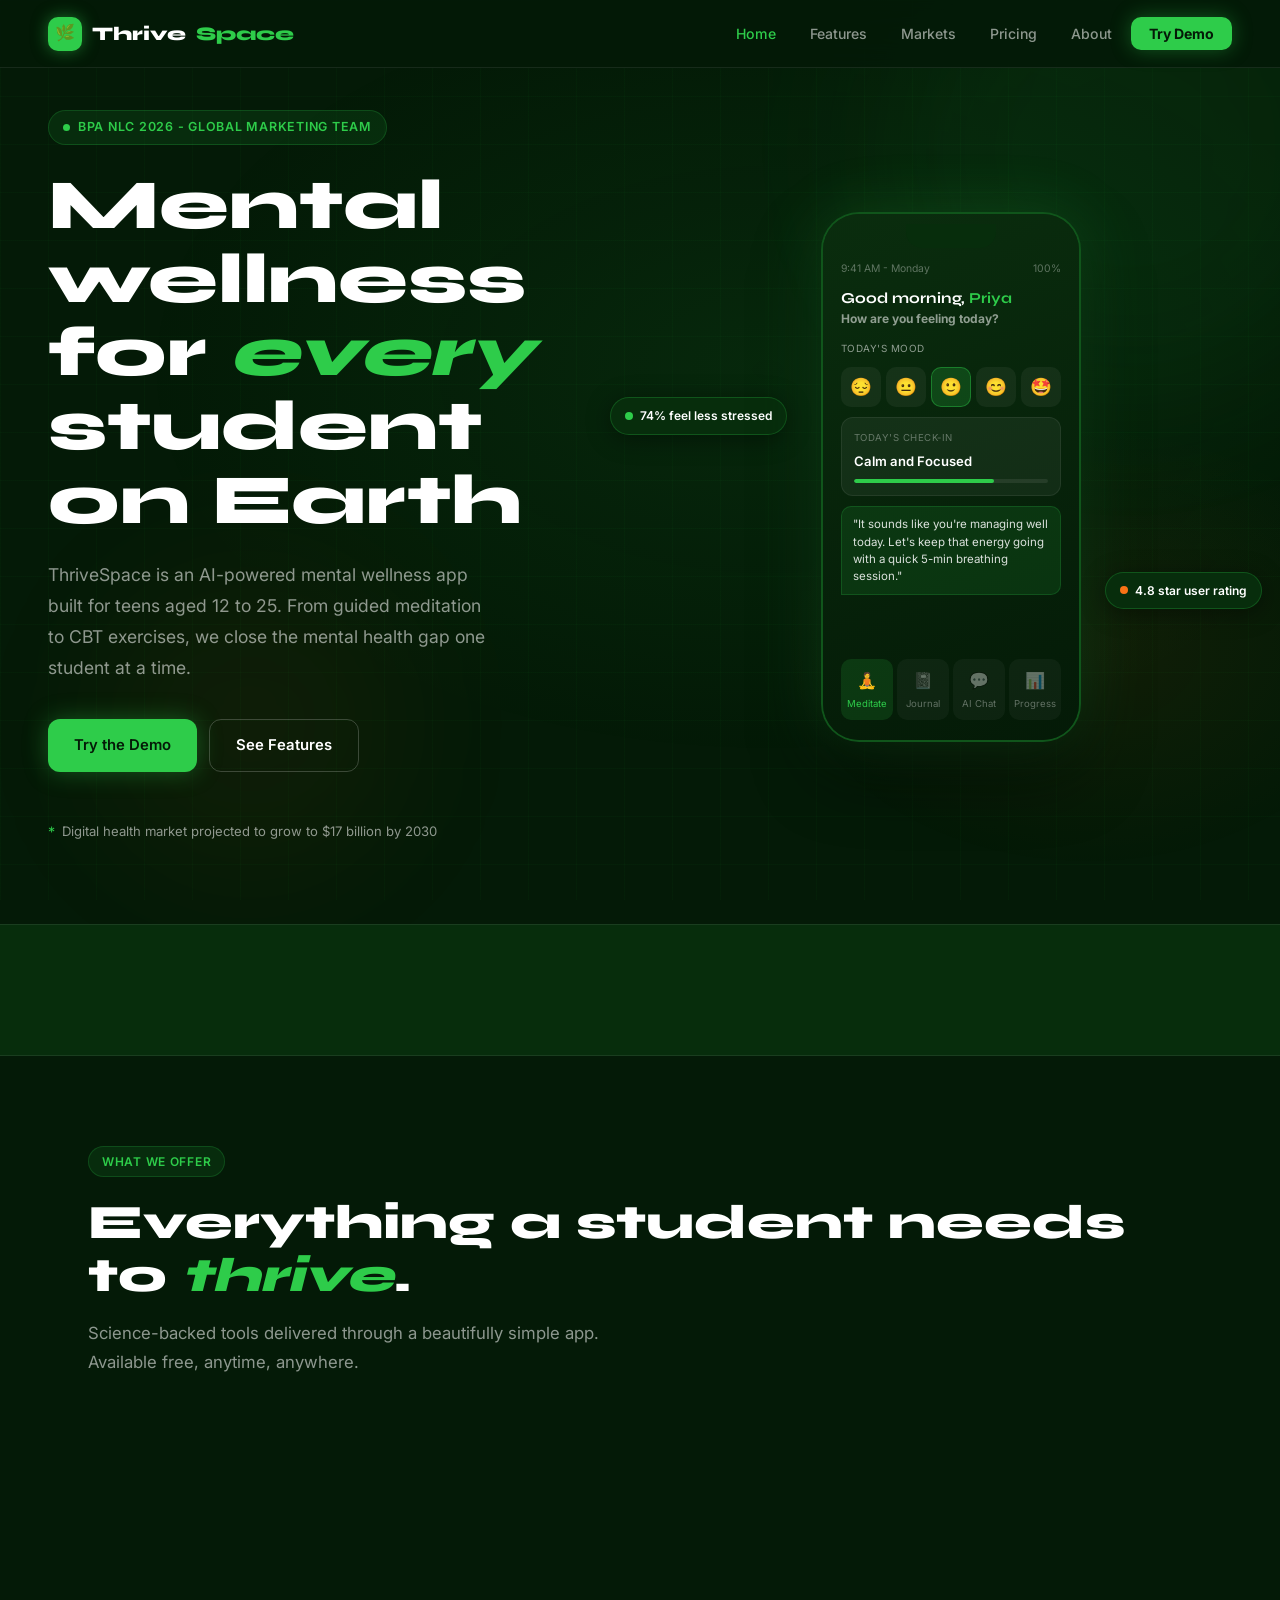
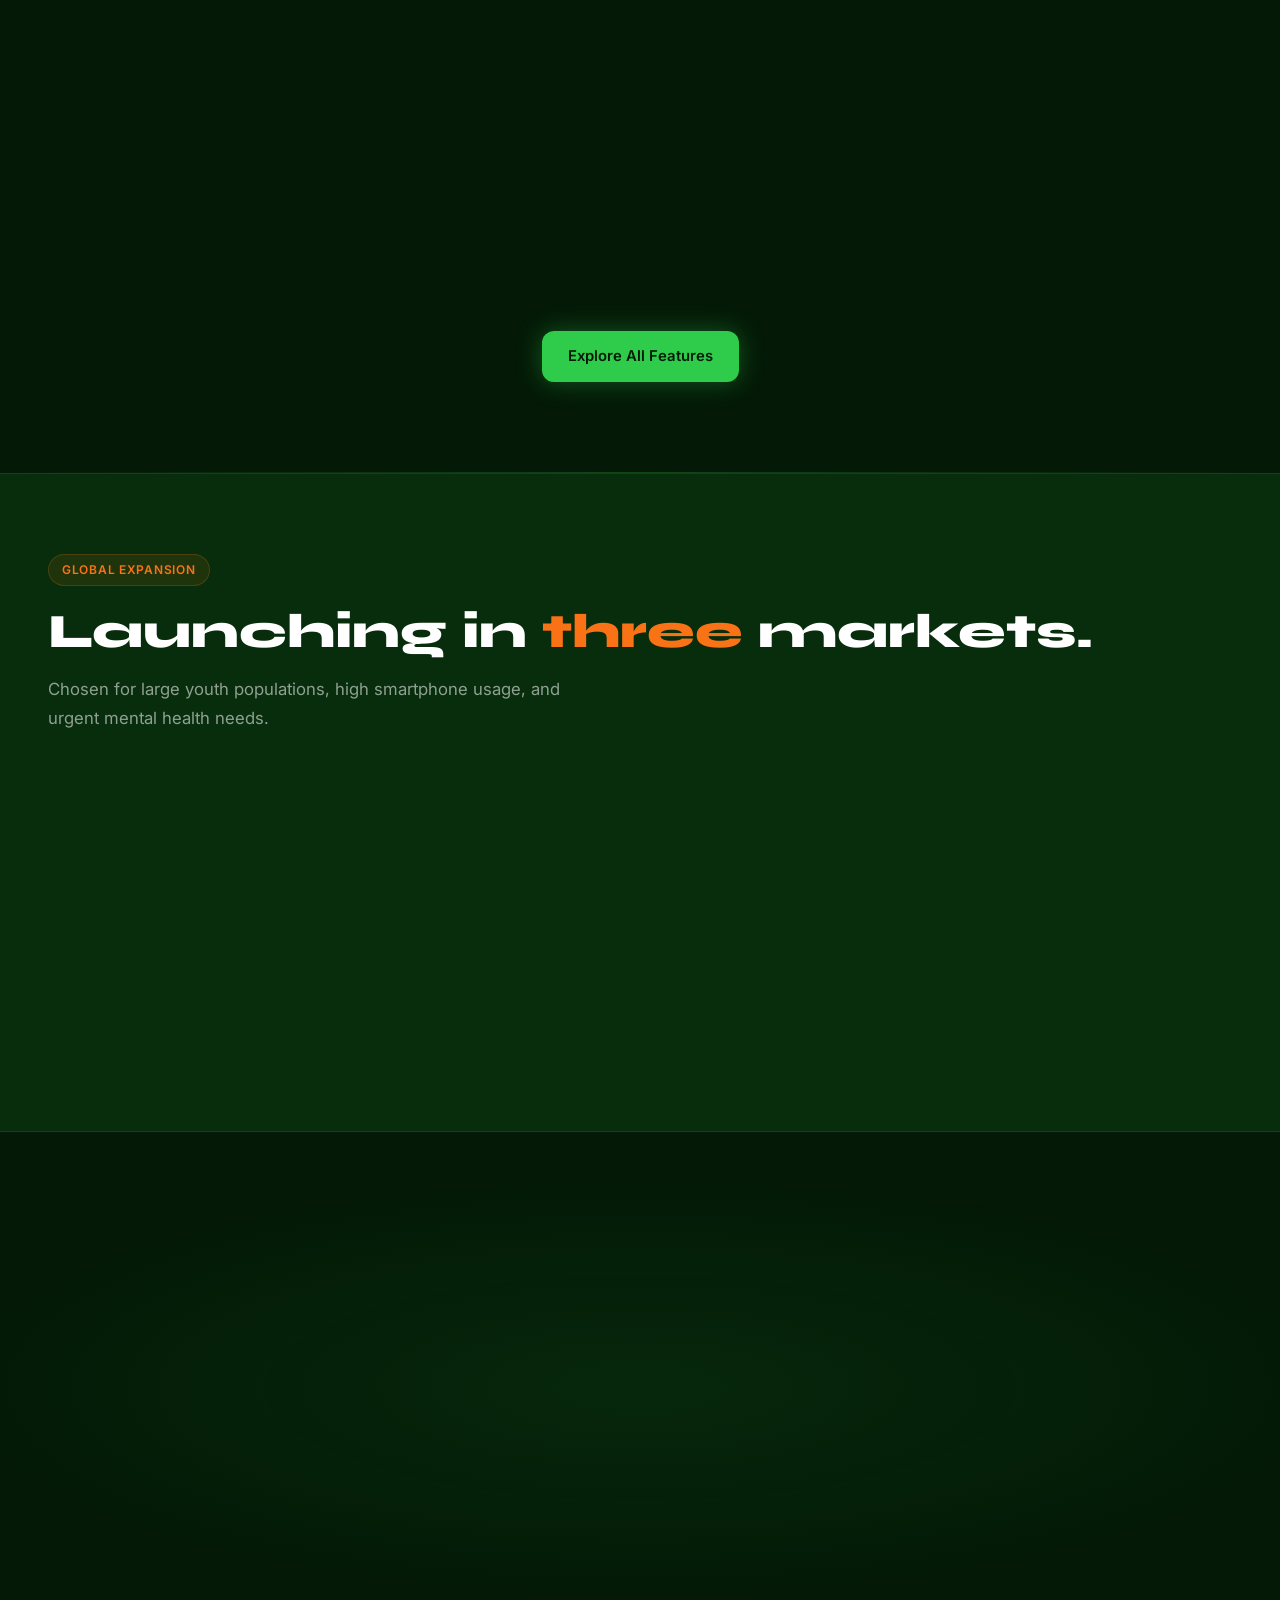
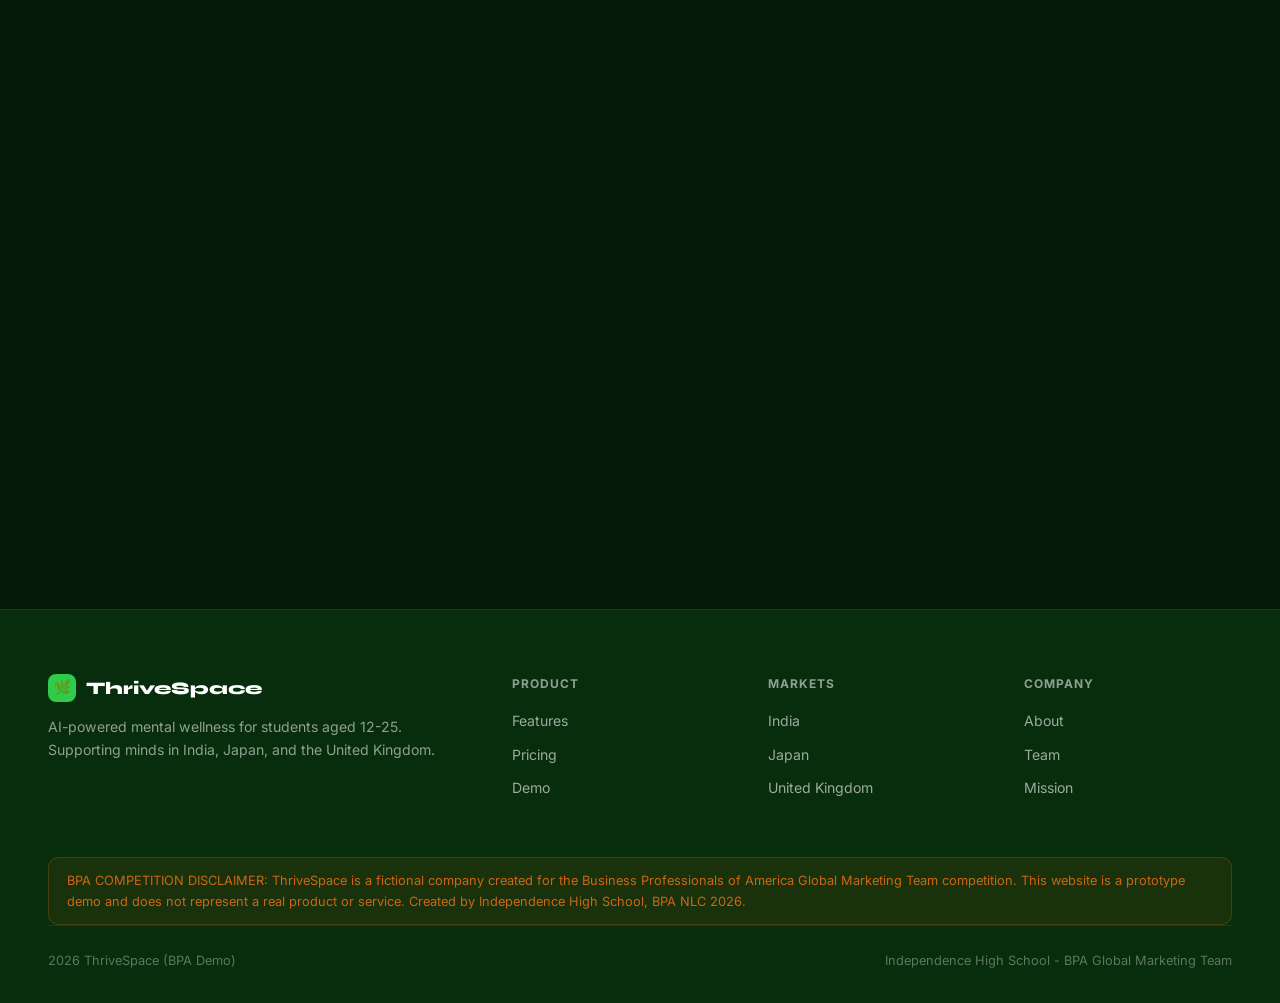
==== commit fe7c8ee1: "Update index.html" ====
--- a/index.html
+++ b/index.html
@@ -6,503 +6,446 @@
   <title>ThriveSpace - Mental Wellness for Every Student</title>
   <link rel="stylesheet" href="styles.css"/>
   <style>
-/* ── HERO ── */
-.hero {
-  min-height: 100vh;
-  display: flex; align-items: center;
-  padding: calc(var(--nav) + 48px) 0 80px;
-  position: relative; overflow: hidden;
-}
-.hero-glow {
-  position: absolute; width: 700px; height: 700px;
-  background: radial-gradient(circle, rgba(46,204,122,.1) 0%, transparent 65%);
-  top: 50%; left: 60%; transform: translate(-50%,-50%);
-  pointer-events: none; animation: glowPulse 5s ease-in-out infinite;
-}
-.hero-glow-2 {
-  position: absolute; width: 400px; height: 400px;
-  background: radial-gradient(circle, rgba(245,166,35,.07) 0%, transparent 65%);
-  top: 20%; left: 10%; pointer-events: none;
-}
-.hero-inner {
-  display: grid; grid-template-columns: 1fr 1fr;
-  gap: 72px; align-items: center;
-}
-.hero-tag {
-  display: inline-flex; align-items: center; gap: 8px;
-  background: var(--raised); border: 1px solid var(--gb1);
-  padding: 6px 14px; border-radius: var(--r4);
-  font-family: var(--fm); font-size: .73rem; color: var(--g);
-  margin-bottom: 22px;
-}
-.hero-tag-dot { width: 7px; height: 7px; border-radius: 50%; background: var(--g); animation: pulse 1.6s infinite; }
-.hero h1 {
-  font-size: clamp(2.8rem, 5vw, 4.4rem);
-  letter-spacing: -.04em; margin-bottom: 20px; line-height: 1.05;
-}
-.hero h1 em { font-style: italic; color: var(--g); }
-.hero-sub {
-  font-size: 1.08rem; color: var(--t2); line-height: 1.78;
-  margin-bottom: 36px; max-width: 480px;
-}
-.hero-btns { display: flex; gap: 12px; flex-wrap: wrap; margin-bottom: 48px; }
-.hero-ticker {
-  font-family: var(--fm); font-size: .72rem; color: var(--t3);
-  display: flex; align-items: center; gap: 8px;
-  padding: 6px 0;
-}
-.hero-stats {
-  display: flex; gap: 36px; padding-top: 36px;
-  border-top: 1px solid var(--gb0);
-}
-.hero-stat-num {
-  font-family: var(--fd); font-size: 2rem; font-weight: 800;
-  color: var(--g); line-height: 1;
-}
-.hero-stat-label { font-size: .78rem; color: var(--t3); margin-top: 4px; }
-
-/* ── PHONE ── */
-.phone-wrap {
-  display: flex; justify-content: center; align-items: center;
-  position: relative;
-}
-.phone-halo {
-  position: absolute; width: 320px; height: 320px;
-  background: radial-gradient(circle, rgba(46,204,122,.18) 0%, transparent 70%);
-  border-radius: 50%; filter: blur(20px);
-}
-.phone {
-  position: relative; z-index: 2;
-  width: 270px; background: #0a1009;
-  border-radius: 44px; padding: 12px;
-  box-shadow: 0 48px 120px rgba(0,0,0,.6), 0 0 0 1px rgba(46,204,122,.15), inset 0 0 0 1px rgba(255,255,255,.05);
-  animation: float 5s ease-in-out infinite;
-}
-.phone-screen {
-  background: linear-gradient(160deg, #1a3a22, #0d2015);
-  border-radius: 34px; padding: 24px 18px;
-  min-height: 500px; overflow: hidden; position: relative;
-}
-.phone-bar {
-  width: 72px; height: 6px; background: rgba(0,0,0,.5);
-  border-radius: 100px; margin: 0 auto 20px;
-}
-.phone-time { font-family: var(--fm); font-size: .66rem; color: rgba(255,255,255,.5); text-align: center; margin-bottom: 20px; }
-.phone-greeting { font-family: var(--fd); font-size: 1.25rem; color: white; margin-bottom: 3px; }
-.phone-sub { font-size: .75rem; color: rgba(255,255,255,.6); margin-bottom: 22px; }
-.phone-card {
-  background: rgba(255,255,255,.1);
-  border: 1px solid rgba(255,255,255,.15);
-  backdrop-filter: blur(8px);
-  border-radius: 16px; padding: 14px; margin-bottom: 12px;
-}
-.phone-card-tag { font-family: var(--fm); font-size: .62rem; color: var(--g); text-transform: uppercase; letter-spacing: .07em; margin-bottom: 4px; }
-.phone-card-val { font-family: var(--fd); font-size: 1.05rem; color: white; }
-.phone-grid { display: grid; grid-template-columns: repeat(4,1fr); gap: 8px; margin-top: 10px; }
-.phone-ico {
-  background: rgba(255,255,255,.1); border-radius: 12px;
-  padding: 10px 4px; text-align: center;
-}
-.phone-ico-e { font-size: 1.1rem; }
-.phone-ico-l { font-size: .55rem; color: rgba(255,255,255,.65); margin-top: 3px; }
-/* Floating badges */
-.fbadge {
-  position: absolute; background: var(--raised);
-  border: 1px solid var(--gb1); border-radius: 12px;
-  padding: 9px 13px; font-size: .78rem; color: var(--t1);
-  display: flex; align-items: center; gap: 7px;
-  box-shadow: var(--shadow);
-}
-.fbadge-1 { top: 22%; left: -60px; animation: float 4s .2s ease-in-out infinite; }
-.fbadge-2 { bottom: 22%; right: -55px; animation: float 4s 1.1s ease-in-out infinite; }
-.fbdot { width: 9px; height: 9px; border-radius: 50%; }
-
-/* ── PROBLEM BAND ── */
-.problem-band {
-  background: linear-gradient(135deg, var(--surface) 0%, var(--raised) 100%);
-  border-top: 1px solid var(--gb0); border-bottom: 1px solid var(--gb0);
-  padding: 72px 0;
-}
-.prob-grid { display: grid; grid-template-columns: repeat(3,1fr); gap: 24px; }
-.prob-card {
-  background: var(--card); border: 1px solid var(--gb0);
-  border-radius: var(--r3); padding: 30px;
-  transition: all .25s;
-}
-.prob-card:hover { border-color: var(--gb1); box-shadow: var(--shadow-g); }
-.prob-num {
-  font-family: var(--fd); font-size: 3.2rem; font-weight: 800;
-  color: var(--amber); line-height: 1; margin-bottom: 8px;
-}
-.prob-card p { font-size: .88rem; color: var(--t3); line-height: 1.7; }
-
-/* ── FEATURES PREVIEW ── */
-.feat-mosaic {
-  display: grid;
-  grid-template-columns: 1fr 1fr 1fr;
-  grid-template-rows: auto auto;
-  gap: 20px;
-}
-.feat-mosaic-card {
-  background: var(--card); border: 1px solid var(--gb0);
-  border-radius: var(--r3); padding: 28px;
-  transition: all .25s;
-}
-.feat-mosaic-card:hover { border-color: var(--gb1); transform: translateY(-4px); box-shadow: var(--shadow-g); }
-.feat-mosaic-card.tall { grid-row: span 2; background: linear-gradient(160deg, #1a3a22, var(--card)); border-color: var(--gb1); }
-.feat-ic {
-  width: 42px; height: 42px; border-radius: 12px;
-  display: flex; align-items: center; justify-content: center;
-  font-size: 1.2rem; margin-bottom: 16px;
-  background: var(--gd); border: 1px solid var(--gb1);
-}
-.feat-ic.amber { background: var(--amber-d); border-color: var(--amber-b); }
-.feat-ic.teal { background: rgba(0,212,170,.1); border-color: rgba(0,212,170,.2); }
-.feat-title { font-family: var(--fd); font-size: 1.1rem; font-weight: 700; margin-bottom: 7px; }
-.feat-desc { font-size: .86rem; color: var(--t3); line-height: 1.68; }
-
-/* ── MARKETS STRIP ── */
-.markets-strip { background: var(--surface); border-top: 1px solid var(--gb0); border-bottom: 1px solid var(--gb0); padding: 72px 0; }
-.country-cards { display: grid; grid-template-columns: repeat(3,1fr); gap: 20px; }
-.country-card {
-  background: var(--card); border: 1px solid var(--gb0);
-  border-radius: var(--r3); padding: 28px;
-  transition: all .25s; position: relative; overflow: hidden;
-}
-.country-card::before {
-  content: attr(data-flag);
-  position: absolute; top: -10px; right: -10px;
-  font-size: 4rem; opacity: .12; pointer-events: none;
-}
-.country-card:hover { border-color: var(--gb2); transform: translateY(-4px); box-shadow: var(--shadow-g); }
-.country-name { font-family: var(--fd); font-size: 1.2rem; font-weight: 700; margin-bottom: 4px; }
-.country-stat-big { font-family: var(--fd); font-size: 2.4rem; font-weight: 800; color: var(--g); margin: 10px 0 3px; }
-.country-stat-sub { font-size: .8rem; color: var(--t3); margin-bottom: 14px; }
-.country-tags { display: flex; flex-wrap: wrap; gap: 6px; margin-bottom: 16px; }
-.country-tag {
-  font-family: var(--fm); font-size: .68rem; padding: 3px 9px;
-  background: var(--gd); color: var(--g); border: 1px solid var(--gb1);
-  border-radius: var(--r4);
-}
-
-/* ── TESTIMONIALS ── */
-.test-grid { display: grid; grid-template-columns: repeat(3,1fr); gap: 20px; }
-.test-card {
-  background: var(--card); border: 1px solid var(--gb0);
-  border-radius: var(--r3); padding: 26px; transition: all .25s;
-}
-.test-card:hover { border-color: var(--gb1); }
-.test-quote {
-  font-family: var(--fd); font-size: 1.02rem; font-weight: 600;
-  color: var(--t1); line-height: 1.6; margin-bottom: 18px;
-  font-style: italic;
-}
-.test-author { display: flex; align-items: center; gap: 10px; }
-.test-avatar {
-  width: 38px; height: 38px; border-radius: 50%;
-  display: flex; align-items: center; justify-content: center;
-  font-size: 1rem; border: 1px solid var(--gb1);
-}
-.test-name { font-weight: 600; font-size: .86rem; }
-.test-role { font-size: .76rem; color: var(--t3); }
-
-/* ── CTA SECTION ── */
-.cta-block {
-  background: linear-gradient(135deg, rgba(46,204,122,.12) 0%, rgba(245,166,35,.08) 100%);
-  border: 1px solid var(--gb1); border-radius: var(--r3);
-  padding: 72px 64px; text-align: center; position: relative; overflow: hidden;
-  margin: 80px 0;
-}
-.cta-block::before {
-  content: '';
-  position: absolute; inset: 0;
-  background: radial-gradient(ellipse at 50% 0%, rgba(46,204,122,.12), transparent 60%);
-  pointer-events: none;
-}
-.cta-block h2 { font-size: clamp(1.8rem, 3vw, 2.4rem); margin-bottom: 12px; }
-.cta-block p { color: var(--t3); max-width: 480px; margin: 0 auto 28px; }
-.cta-actions { display: flex; gap: 12px; justify-content: center; flex-wrap: wrap; }
-
-@media (max-width: 900px) {
-  .hero-inner { grid-template-columns: 1fr; }
-  .phone-wrap { display: none; }
-  .prob-grid, .country-cards, .test-grid { grid-template-columns: 1fr; }
-  .feat-mosaic { grid-template-columns: 1fr; }
-  .feat-mosaic-card.tall { grid-row: span 1; }
-  .cta-block { padding: 48px 24px; }
-}
+    /* HERO */
+    .hero {
+      min-height: 100vh; display: flex; align-items: center;
+      padding: 110px 48px 80px; position: relative; overflow: hidden;
+    }
+    .hero-bg {
+      position: absolute; inset: 0; z-index: 0;
+      background: radial-gradient(ellipse 70% 60% at 60% 40%, rgba(46,204,74,0.08) 0%, transparent 70%),
+                  radial-gradient(ellipse 40% 40% at 85% 70%, rgba(249,115,22,0.06) 0%, transparent 60%);
+    }
+    .hero-inner {
+      max-width: 1200px; margin: 0 auto; width: 100%;
+      display: grid; grid-template-columns: 1fr 1fr;
+      gap: 60px; align-items: center; position: relative; z-index: 1;
+    }
+    .hero-eyebrow {
+      display: inline-flex; align-items: center; gap: 8px;
+      background: rgba(46,204,74,0.1); color: var(--green-glow);
+      padding: 6px 14px; border-radius: 100px;
+      font-size: 0.78rem; font-weight: 600; letter-spacing: 0.06em;
+      text-transform: uppercase; margin-bottom: 24px;
+      border: 1px solid rgba(46,204,74,0.2);
+    }
+    .live-dot {
+      width: 7px; height: 7px; border-radius: 50%;
+      background: var(--green-glow);
+      animation: pulse-ring 2s infinite;
+    }
+    .hero-title {
+      font-family: 'Syne', sans-serif;
+      font-size: clamp(3rem, 5.5vw, 4.5rem);
+      font-weight: 800; line-height: 1.05; margin-bottom: 22px;
+    }
+    .hero-title em { color: var(--green-glow); font-style: italic; }
+    .hero-desc { font-size: 1.1rem; color: var(--text-muted); margin-bottom: 36px; max-width: 440px; line-height: 1.75; }
+    .hero-actions { display: flex; gap: 12px; flex-wrap: wrap; margin-bottom: 48px; }
+    .hero-trust { display: flex; align-items: center; gap: 24px; flex-wrap: wrap; }
+    .trust-item { display: flex; align-items: center; gap: 7px; font-size: 0.82rem; color: var(--text-muted); }
+    .trust-check { color: var(--green-glow); font-size: 0.9rem; }
+
+    /* PHONE MOCKUP */
+    .phone-wrap { display: flex; align-items: center; justify-content: center; position: relative; }
+    .phone {
+      width: 260px; height: 530px;
+      background: var(--green-800);
+      border-radius: 38px;
+      border: 2px solid rgba(46,204,74,0.25);
+      box-shadow: 0 0 60px rgba(46,204,74,0.2), 0 32px 64px rgba(0,0,0,0.6);
+      overflow: hidden; position: relative;
+      animation: float 5s ease-in-out infinite;
+    }
+    .phone-screen {
+      background: linear-gradient(160deg, #0a2d0e 0%, #041a07 100%);
+      height: 100%; padding: 10px 18px 20px;
+      display: flex; flex-direction: column; gap: 10px;
+    }
+    .phone-notch {
+      width: 90px; height: 24px; background: var(--green-800);
+      border-radius: 0 0 16px 16px; margin: 0 auto;
+      position: relative; z-index: 2;
+    }
+    .phone-status { color: var(--text-dim); font-size: 0.65rem; display: flex; justify-content: space-between; padding: 2px 0; }
+    .phone-greeting { color: var(--white); font-family: 'Syne', sans-serif; font-size: 0.95rem; font-weight: 700; line-height: 1.3; }
+    .phone-greeting span { color: var(--green-glow); }
+    .phone-mood-label { font-size: 0.62rem; color: var(--text-muted); text-transform: uppercase; letter-spacing: 0.05em; margin-top: 2px; }
+    .phone-mood-row { display: grid; grid-template-columns: repeat(5,1fr); gap: 5px; }
+    .mood-btn { aspect-ratio: 1; border-radius: 10px; background: rgba(255,255,255,0.05); display: flex; align-items: center; justify-content: center; font-size: 1.1rem; border: 1px solid transparent; }
+    .mood-btn.active { background: rgba(46,204,74,0.2); border-color: rgba(46,204,74,0.4); }
+    .phone-card { background: rgba(255,255,255,0.05); border-radius: 12px; padding: 12px; border: 1px solid rgba(255,255,255,0.07); }
+    .phone-card-label { font-size: 0.6rem; color: var(--text-dim); text-transform: uppercase; letter-spacing: 0.05em; margin-bottom: 5px; }
+    .phone-card-val { color: var(--white); font-size: 0.82rem; font-weight: 600; }
+    .phone-bar-wrap { margin-top: 7px; height: 4px; background: rgba(255,255,255,0.08); border-radius: 10px; overflow: hidden; }
+    .phone-bar { height: 100%; width: 72%; background: var(--green-glow); border-radius: 10px; }
+    .phone-ai-bubble { background: rgba(46,204,74,0.12); border: 1px solid rgba(46,204,74,0.2); border-radius: 10px 10px 10px 0; padding: 9px 11px; font-size: 0.72rem; color: rgba(255,255,255,0.85); line-height: 1.5; }
+    .phone-nav-bar { margin-top: auto; display: grid; grid-template-columns: repeat(4,1fr); gap: 4px; }
+    .phone-nav-item { display: flex; flex-direction: column; align-items: center; gap: 3px; padding: 8px 4px; border-radius: 10px; background: rgba(255,255,255,0.04); font-size: 0.6rem; color: var(--text-dim); }
+    .phone-nav-item.active { background: rgba(46,204,74,0.15); color: var(--green-glow); }
+    .phone-nav-item span { font-size: 1rem; }
+
+    /* FLOATING BADGES */
+    .float-badge {
+      position: absolute; background: var(--green-800);
+      border: 1px solid var(--border-bright);
+      border-radius: 100px; padding: 8px 14px;
+      font-size: 0.75rem; font-weight: 600; color: var(--white);
+      display: flex; align-items: center; gap: 7px;
+      box-shadow: var(--shadow-card);
+      white-space: nowrap;
+    }
+    .float-badge-dot { width: 8px; height: 8px; border-radius: 50%; }
+    .float-badge-green { background: var(--green-glow); }
+    .float-badge-orange { background: var(--orange); }
+    .fb-left { left: -60px; top: 35%; animation: float 4s 0.5s ease-in-out infinite; }
+    .fb-right { right: -30px; bottom: 25%; animation: float 4s 1s ease-in-out infinite; }
+
+    /* STATS BAR */
+    .stats-bar {
+      background: var(--green-800);
+      border-top: 1px solid var(--border); border-bottom: 1px solid var(--border);
+      position: relative; z-index: 1;
+    }
+    .stats-bar-inner {
+      max-width: 1200px; margin: 0 auto;
+      display: grid; grid-template-columns: repeat(4,1fr);
+      padding: 0 48px;
+    }
+    .stats-bar-item {
+      padding: 32px 20px; text-align: center;
+      border-right: 1px solid var(--border);
+    }
+    .stats-bar-item:last-child { border-right: none; }
+    .stats-bar-num { font-family: 'Syne', sans-serif; font-size: 2.4rem; font-weight: 800; color: var(--green-glow); line-height: 1; margin-bottom: 6px; }
+    .stats-bar-num.orange { color: var(--orange); }
+    .stats-bar-label { font-size: 0.82rem; color: var(--text-muted); }
+
+    /* FEATURES PREVIEW */
+    .features-strip {
+      max-width: 1200px; margin: 0 auto;
+      padding: 90px 48px; position: relative; z-index: 1;
+    }
+    .features-cards { display: grid; grid-template-columns: repeat(3,1fr); gap: 16px; }
+    .feat-card {
+      background: var(--card-bg); border-radius: var(--radius); padding: 24px;
+      border: 1px solid var(--border);
+      transition: transform 0.3s, border-color 0.3s, background 0.3s;
+    }
+    .feat-card:hover { transform: translateY(-4px); border-color: var(--border-bright); background: var(--card-bg-hover); }
+    .feat-card h3 { font-size: 1rem; font-weight: 700; margin-bottom: 8px; color: var(--white); }
+    .feat-card p { font-size: 0.87rem; color: var(--text-muted); line-height: 1.65; }
+
+    /* MARKET STRIP */
+    .market-strip {
+      background: var(--green-800);
+      border-top: 1px solid var(--border); border-bottom: 1px solid var(--border);
+      position: relative; z-index: 1; padding: 80px 48px;
+    }
+    .market-strip-inner { max-width: 1200px; margin: 0 auto; }
+    .market-cards { display: grid; grid-template-columns: repeat(3,1fr); gap: 16px; margin-top: 48px; }
+    .market-card {
+      background: rgba(255,255,255,0.03); border-radius: var(--radius); padding: 28px;
+      border: 1px solid var(--border);
+      transition: transform 0.3s, border-color 0.3s;
+    }
+    .market-card:hover { transform: translateY(-4px); border-color: var(--border-bright); }
+    .market-flag { font-size: 2.2rem; margin-bottom: 12px; }
+    .market-card h3 { font-size: 1.1rem; font-weight: 700; margin-bottom: 8px; }
+    .market-card p { font-size: 0.87rem; color: var(--text-muted); line-height: 1.65; margin-bottom: 14px; }
+    .market-link { font-size: 0.82rem; font-weight: 600; color: var(--green-glow); display: inline-flex; align-items: center; gap: 4px; }
+    .market-link:hover { color: var(--green-200); }
+
+    /* BIG QUOTE */
+    .quote-section {
+      position: relative; z-index: 1;
+      padding: 100px 48px; text-align: center; overflow: hidden;
+    }
+    .quote-bg {
+      position: absolute; inset: 0;
+      background: radial-gradient(ellipse 80% 60% at 50% 50%, rgba(46,204,74,0.08) 0%, transparent 70%);
+    }
+    .quote-inner { max-width: 800px; margin: 0 auto; position: relative; z-index: 1; }
+    .quote-mark { font-family: 'Syne', sans-serif; font-size: 6rem; color: rgba(46,204,74,0.15); line-height: 0.5; margin-bottom: 20px; }
+    .big-quote { font-family: 'Syne', sans-serif; font-size: clamp(1.6rem, 3.5vw, 2.4rem); font-weight: 700; line-height: 1.3; color: var(--white); margin-bottom: 20px; }
+    .quote-sub { font-size: 0.9rem; color: var(--text-muted); }
+
+    /* CTA SECTION */
+    .cta-section { position: relative; z-index: 1; padding: 100px 48px; text-align: center; }
+    .cta-inner { max-width: 640px; margin: 0 auto; }
+    .cta-inner h2 { font-size: clamp(2rem, 4vw, 3rem); margin-bottom: 16px; }
+    .cta-inner p { color: var(--text-muted); font-size: 1.05rem; margin-bottom: 36px; line-height: 1.75; }
+    .cta-buttons { display: flex; gap: 12px; justify-content: center; flex-wrap: wrap; }
+    .app-badge {
+      display: inline-flex; align-items: center; gap: 10px;
+      background: rgba(255,255,255,0.06); color: white;
+      padding: 12px 20px; border-radius: var(--radius);
+      border: 1px solid var(--border); font-size: 0.85rem; font-weight: 500;
+      transition: border-color 0.2s, background 0.2s;
+    }
+    .app-badge:hover { border-color: var(--border-bright); background: rgba(255,255,255,0.08); }
+    .app-badge-icon { font-size: 1.4rem; }
+    .app-badge-sub { font-size: 0.68rem; opacity: 0.55; display: block; }
+    .app-badge-name { font-size: 0.92rem; font-weight: 700; }
+
+    @media (max-width: 900px) {
+      .hero { padding: 110px 20px 60px; }
+      .hero-inner { grid-template-columns: 1fr; gap: 40px; }
+      .phone-wrap { display: none; }
+      .stats-bar-inner { grid-template-columns: 1fr 1fr; }
+      .stats-bar-item { border-right: none; border-bottom: 1px solid var(--border); }
+      .features-strip, .market-strip, .quote-section, .cta-section { padding-left: 20px; padding-right: 20px; }
+      .features-cards, .market-cards { grid-template-columns: 1fr; }
+    }
   </style>
 </head>
 <body>
-<div id="nav-placeholder"></div>
-<div class="page-wrap">
-
-  <!-- HERO -->
-  <section class="hero">
-    <div class="hero-glow"></div>
-    <div class="hero-glow-2"></div>
-    <div class="container">
-      <div class="hero-inner">
-        <div>
-          <div class="hero-tag" style="animation: fadeUp .5s ease both;">
-            <span class="hero-tag-dot"></span>
-            BPA NLC 2026 · Global Marketing Team
+
+<nav>
+  <a href="index.html" class="nav-logo">
+    <div class="nav-logo-icon">🌿</div>
+    Thrive<span>Space</span>
+  </a>
+  <ul class="nav-links">
+    <li><a href="index.html" class="active">Home</a></li>
+    <li><a href="features.html">Features</a></li>
+    <li><a href="markets.html">Markets</a></li>
+    <li><a href="pricing.html">Pricing</a></li>
+    <li><a href="about.html">About</a></li>
+    <li><a href="demo.html" class="nav-cta">Try Demo</a></li>
+  </ul>
+</nav>
+
+<!-- HERO -->
+<section class="hero">
+  <div class="hero-bg"></div>
+  <div class="orb orb-green" style="width:500px;height:500px;top:-100px;right:-100px;opacity:0.6;"></div>
+  <div class="orb orb-orange" style="width:300px;height:300px;bottom:50px;left:100px;opacity:0.5;"></div>
+  <div class="hero-inner">
+    <div>
+      <div class="hero-eyebrow animate-fade-up">
+        <span class="live-dot"></span>
+        BPA NLC 2026 - Global Marketing Team
+      </div>
+      <h1 class="hero-title animate-fade-up-2">
+        Mental wellness for <em>every</em> student on Earth
+      </h1>
+      <p class="hero-desc animate-fade-up-3">
+        ThriveSpace is an AI-powered mental wellness app built for teens aged 12 to 25. From guided meditation to CBT exercises, we close the mental health gap one student at a time.
+      </p>
+      <div class="hero-actions animate-fade-up-4">
+        <a href="demo.html" class="btn btn-green">Try the Demo</a>
+        <a href="features.html" class="btn btn-outline">See Features</a>
+      </div>
+      <div class="hero-trust animate-fade-in">
+        <div class="trust-item"><span class="trust-check">*</span> Digital health market projected to grow to $17 billion by 2030</div>
+      </div>
+    </div>
+
+    <!-- PHONE -->
+    <div class="phone-wrap animate-fade-up-3">
+      <div class="float-badge fb-left">
+        <span class="float-badge-dot float-badge-green"></span>
+        74% feel less stressed
+      </div>
+      <div class="phone">
+        <div class="phone-screen">
+          <div class="phone-notch"></div>
+          <div class="phone-status"><span>9:41 AM - Monday</span><span>100%</span></div>
+          <div class="phone-greeting">Good morning, <span>Priya</span><br><span style="font-size:0.75rem;color:var(--text-muted);font-family:Inter;">How are you feeling today?</span></div>
+          <div class="phone-mood-label">Today's mood</div>
+          <div class="phone-mood-row">
+            <div class="mood-btn">😔</div>
+            <div class="mood-btn">😐</div>
+            <div class="mood-btn active">🙂</div>
+            <div class="mood-btn">😊</div>
+            <div class="mood-btn">🤩</div>
           </div>
-          <h1 style="animation: fadeUp .6s .1s ease both;">
-            Mental wellness for<br/><em>every</em> student on Earth
-          </h1>
-          <p class="hero-sub" style="animation: fadeUp .6s .2s ease both;">
-            ThriveSpace is an AI-powered mental wellness app built for teens aged 12 to 25. From guided meditation to CBT exercises, we close the mental health gap one student at a time.
-          </p>
-          <div class="hero-btns" style="animation: fadeUp .6s .3s ease both;">
-            <a href="demo.html" class="btn btn-g">Try the Demo</a>
-            <a href="features.html" class="btn btn-ghost">See Features</a>
+          <div class="phone-card">
+            <div class="phone-card-label">Today's check-in</div>
+            <div class="phone-card-val">Calm and Focused</div>
+            <div class="phone-bar-wrap"><div class="phone-bar"></div></div>
           </div>
-          <div class="hero-ticker" style="animation: fadeUp .6s .4s ease both;">
-            <span class="live-dot"></span>
-            <span id="ticker-text">74% of students report worsened mental health since the pandemic</span>
+          <div class="phone-ai-bubble">
+            "It sounds like you're managing well today. Let's keep that energy going with a quick 5-min breathing session."
           </div>
-          <div class="hero-stats" style="animation: fadeUp .6s .5s ease both;">
-            <div>
-              <div class="hero-stat-num"><span class="counter" data-target="250" data-suffix="M+">250M+</span></div>
-              <div class="hero-stat-label">Youth in target markets</div>
-            </div>
-            <div>
-              <div class="hero-stat-num"><span class="counter" data-target="60" data-suffix="K">60K</span></div>
-              <div class="hero-stat-label">Year-1 download goal</div>
-            </div>
-            <div>
-              <div class="hero-stat-num"><span class="counter" data-target="3" data-suffix="">3</span></div>
-              <div class="hero-stat-label">Countries at launch</div>
-            </div>
+          <div class="phone-nav-bar">
+            <div class="phone-nav-item active"><span>🧘</span>Meditate</div>
+            <div class="phone-nav-item"><span>📓</span>Journal</div>
+            <div class="phone-nav-item"><span>💬</span>AI Chat</div>
+            <div class="phone-nav-item"><span>📊</span>Progress</div>
           </div>
         </div>
-
-        <!-- PHONE -->
-        <div class="phone-wrap" style="animation: fadeIn .8s .4s ease both;">
-          <div class="phone-halo"></div>
-          <div class="phone">
-            <div class="phone-screen">
-              <div class="phone-bar"></div>
-              <div class="phone-time">9:41 AM · Monday</div>
-              <div class="phone-greeting">Good morning, Priya</div>
-              <div class="phone-sub">How are you feeling today?</div>
-              <div class="phone-card">
-                <div class="phone-card-tag">Today's Check-In</div>
-                <div class="phone-card-val">Calm and Focused</div>
-              </div>
-              <div class="phone-grid">
-                <div class="phone-ico"><div class="phone-ico-e">🧘</div><div class="phone-ico-l">Meditate</div></div>
-                <div class="phone-ico"><div class="phone-ico-e">📓</div><div class="phone-ico-l">Journal</div></div>
-                <div class="phone-ico"><div class="phone-ico-e">💬</div><div class="phone-ico-l">AI Chat</div></div>
-                <div class="phone-ico"><div class="phone-ico-e">📊</div><div class="phone-ico-l">Progress</div></div>
-              </div>
-            </div>
-          </div>
-          <div class="fbadge fbadge-1">
-            <span class="fbdot" style="background:var(--g);"></span>
-            74% feel less stressed
-          </div>
-          <div class="fbadge fbadge-2">
-            <span class="fbdot" style="background:var(--amber);"></span>
-            4.8 star user rating
-          </div>
-        </div>
-      </div>
-    </div>
-  </section>
-
-  <!-- PROBLEM BAND -->
-  <section class="problem-band">
-    <div class="container">
-      <div class="eyebrow">The Mental Health Crisis</div>
-      <h2 class="section-title" style="max-width:560px;margin-bottom:40px;">Millions of students suffer in silence worldwide</h2>
-      <div class="prob-grid">
-        <div class="prob-card reveal">
-          <div class="prob-num">74%</div>
-          <p>of young people report worsened mental health since the pandemic, yet most never access professional support</p>
-        </div>
-        <div class="prob-card reveal">
-          <div class="prob-num">3-6<span style="font-size:1.8rem">mo</span></div>
-          <p>average NHS therapy wait time in the UK, leaving hundreds of thousands of students without care when they need it most</p>
-        </div>
-        <div class="prob-card reveal">
-          <div class="prob-num">&lt;1%</div>
-          <p>of Indian and Japanese students experiencing mental health struggles access any form of professional support due to cultural stigma</p>
-        </div>
-      </div>
-    </div>
-  </section>
-
-  <!-- FEATURES PREVIEW -->
-  <section class="section">
-    <div class="container">
-      <div class="eyebrow">Core Features</div>
-      <h2 class="section-title">Everything a student needs to thrive</h2>
-      <p class="section-sub">Science-backed tools, AI personalization, and cultural adaptation all in one app.</p>
-      <div class="feat-mosaic reveal">
-        <div class="feat-mosaic-card tall">
-          <div class="feat-ic" style="background:rgba(46,204,122,.2);font-size:1.5rem;width:52px;height:52px;">🧘</div>
-          <div class="feat-title" style="font-size:1.5rem;margin-bottom:12px;">Guided Meditation</div>
-          <p class="feat-desc" style="font-size:.92rem;margin-bottom:24px;">Culturally adapted sessions targeting exam stress, social anxiety, and burnout. Available in Hindi, Japanese, and English.</p>
-          <div style="background:rgba(255,255,255,.06);border-radius:12px;padding:16px;">
-            <div style="font-family:var(--fm);font-size:.68rem;color:var(--t3);margin-bottom:6px;">Active sessions today</div>
-            <div class="stat-num" style="font-size:2rem;"><span class="counter" data-target="12482" data-suffix="">0</span></div>
-            <div style="height:5px;background:rgba(255,255,255,.1);border-radius:100px;margin-top:10px;">
-              <div style="height:100%;width:74%;background:var(--g);border-radius:100px;"></div>
-            </div>
-          </div>
-        </div>
-        <div class="feat-mosaic-card">
-          <div class="feat-ic amber">📓</div>
-          <div class="feat-title">Smart Journaling</div>
-          <p class="feat-desc">AI-powered prompts that adapt to your mood. Track patterns and gain insight over time.</p>
-        </div>
-        <div class="feat-mosaic-card">
-          <div class="feat-ic teal">💬</div>
-          <div class="feat-title">AI Mental Health Chat</div>
-          <p class="feat-desc">Always-on CBT-based support. Crisis keywords instantly route to local emergency resources.</p>
-        </div>
-        <div class="feat-mosaic-card">
-          <div class="feat-ic">📊</div>
-          <div class="feat-title">Mood Tracking</div>
-          <p class="feat-desc">Daily check-ins with visual progress graphs. Share reports with counselors or keep them private.</p>
-        </div>
-        <div class="feat-mosaic-card">
-          <div class="feat-ic amber">🎯</div>
-          <div class="feat-title">CBT Exercises</div>
-          <p class="feat-desc">Evidence-based cognitive behavioral therapy for exam anxiety, perfectionism, and peer pressure.</p>
-        </div>
-      </div>
-      <div style="text-align:center;margin-top:36px;">
-        <a href="features.html" class="btn btn-ghost">Explore All Features</a>
-      </div>
-    </div>
-  </section>
-
-  <!-- MARKETS STRIP -->
-  <section class="markets-strip">
-    <div class="container">
-      <div class="eyebrow">Global Markets</div>
-      <h2 class="section-title" style="margin-bottom:12px;">Launching in 3 key markets</h2>
-      <p class="section-sub">Selected for youth population, smartphone penetration, and unmet mental health demand.</p>
-      <div class="country-cards">
-        <div class="country-card reveal" data-flag="🇮🇳">
-          <span class="badge badge-amber" style="margin-bottom:12px;">South Asia</span>
-          <div class="country-name">India</div>
-          <div class="country-stat-big">250M+</div>
-          <div class="country-stat-sub">youth aged 12-25</div>
-          <div class="country-tags">
-            <span class="country-tag">Android-first</span>
-            <span class="country-tag">UPI payments</span>
-            <span class="country-tag">WhatsApp</span>
-          </div>
-          <a href="markets.html#india" class="btn btn-ghost" style="font-size:.82rem;padding:8px 16px;">Learn More</a>
-        </div>
-        <div class="country-card reveal" data-flag="🇯🇵" style="border-color:var(--gb1);">
-          <span class="badge badge-teal" style="margin-bottom:12px;">East Asia</span>
-          <div class="country-name">Japan</div>
-          <div class="country-stat-big">15M+</div>
-          <div class="country-stat-sub">students aged 12-25</div>
-          <div class="country-tags">
-            <span class="country-tag">Anime themes</span>
-            <span class="country-tag">Konbini pay</span>
-            <span class="country-tag">Discreet UI</span>
-          </div>
-          <a href="markets.html#japan" class="btn btn-ghost" style="font-size:.82rem;padding:8px 16px;">Learn More</a>
-        </div>
-        <div class="country-card reveal" data-flag="🇬🇧">
-          <span class="badge badge-g" style="margin-bottom:12px;">Western Europe</span>
-          <div class="country-name">United Kingdom</div>
-          <div class="country-stat-big">12M+</div>
-          <div class="country-stat-sub">teens aged 12-25</div>
-          <div class="country-tags">
-            <span class="country-tag">NHS partner</span>
-            <span class="country-tag">TikTok</span>
-            <span class="country-tag">UNiDAYS</span>
-          </div>
-          <a href="markets.html#uk" class="btn btn-ghost" style="font-size:.82rem;padding:8px 16px;">Learn More</a>
-        </div>
-      </div>
-    </div>
-  </section>
-
-  <!-- TESTIMONIALS -->
-  <section class="section">
-    <div class="container">
-      <div class="eyebrow">Student Impact</div>
-      <h2 class="section-title" style="margin-bottom:48px;">What students are saying</h2>
-      <div class="test-grid">
-        <div class="test-card reveal">
-          <div class="test-quote">"ThriveSpace helped me manage my JEE prep anxiety. I finally felt like someone understood the pressure I was under."</div>
-          <div class="test-author">
-            <div class="test-avatar" style="background:var(--gd);">P</div>
-            <div>
-              <div class="test-name">Priya S.</div>
-              <div class="test-role">12th Grade, Mumbai, India</div>
-            </div>
-          </div>
-        </div>
-        <div class="test-card reveal">
-          <div class="test-quote">"The meditation sessions before my university entrance exam made a real difference. Having private support was everything."</div>
-          <div class="test-author">
-            <div class="test-avatar" style="background:var(--amber-d);">K</div>
-            <div>
-              <div class="test-name">Kenji T.</div>
-              <div class="test-role">University Student, Tokyo, Japan</div>
-            </div>
-          </div>
-        </div>
-        <div class="test-card reveal">
-          <div class="test-quote">"The CBT exercises are so much better than waiting 3 months for an NHS appointment. It has genuinely helped my anxiety."</div>
-          <div class="test-author">
-            <div class="test-avatar" style="background:rgba(0,212,170,.1);">E</div>
-            <div>
-              <div class="test-name">Ella M.</div>
-              <div class="test-role">Year 12, London, UK</div>
-            </div>
-          </div>
-        </div>
-      </div>
-      <p style="text-align:center;font-family:var(--fm);font-size:.7rem;color:var(--t4);margin-top:18px;">Sample testimonials for demonstration purposes only.</p>
-    </div>
-  </section>
-
-  <!-- CTA -->
-  <div class="container">
-    <div class="cta-block reveal">
-      <div class="eyebrow" style="justify-content:center;">Free to start</div>
-      <h2>Ready to help students thrive?</h2>
-      <p>Join thousands of students already managing stress, anxiety, and burnout with ThriveSpace.</p>
-      <div class="cta-actions">
-        <a href="demo.html" class="btn btn-g">Try the Demo</a>
-        <a href="pricing.html" class="btn btn-ghost">View Pricing</a>
-      </div>
-    </div>
-  </div>
-
+      </div>
+      <div class="float-badge fb-right">
+        <span class="float-badge-dot float-badge-orange"></span>
+        4.8 star user rating
+      </div>
+    </div>
+  </div>
+</section>
+
+<!-- STATS BAR -->
+<div class="stats-bar">
+  <div class="stats-bar-inner">
+    <div class="stats-bar-item scroll-reveal">
+      <div class="stats-bar-num">250M+</div>
+      <div class="stats-bar-label">Indian youth facing academic stress</div>
+    </div>
+    <div class="stats-bar-item scroll-reveal">
+      <div class="stats-bar-num">60K</div>
+      <div class="stats-bar-label">Target downloads in Year 1</div>
+    </div>
+    <div class="stats-bar-item scroll-reveal">
+      <div class="stats-bar-num orange">3</div>
+      <div class="stats-bar-label">Global markets at launch</div>
+    </div>
+    <div class="stats-bar-item scroll-reveal">
+      <div class="stats-bar-num orange">$7.99</div>
+      <div class="stats-bar-label">Monthly premium (vs $14.99 Calm)</div>
+    </div>
+  </div>
 </div>
-<div id="footer-placeholder"></div>
+
+<!-- FEATURES -->
+<div class="features-strip">
+  <div class="section-tag">What we offer</div>
+  <h2 class="section-title">Everything a student needs<br>to <em>thrive</em>.</h2>
+  <p class="section-subtitle">Science-backed tools delivered through a beautifully simple app. Available free, anytime, anywhere.</p>
+  <div class="features-cards">
+    <div class="feat-card scroll-reveal">
+      <div class="icon-circle icon-green">🧘</div>
+      <h3>Guided Meditation</h3>
+      <p>Culturally adapted sessions for exam stress, social anxiety, sleep, and burnout. 3-minute quick resets to 20-minute deep practices.</p>
+    </div>
+    <div class="feat-card scroll-reveal">
+      <div class="icon-circle icon-orange">📓</div>
+      <h3>Smart Journaling</h3>
+      <p>AI-prompted journaling that reflects your mood patterns, highlights growth, and offers evidence-based CBT reframing exercises.</p>
+    </div>
+    <div class="feat-card scroll-reveal">
+      <div class="icon-circle icon-green">🧠</div>
+      <h3>CBT Self-Help Tools</h3>
+      <p>Cognitive behavioral therapy exercises designed for student-specific stress: thought challenging, worry time, and behavioral activation.</p>
+    </div>
+    <div class="feat-card scroll-reveal">
+      <div class="icon-circle icon-orange">🤖</div>
+      <h3>AI Wellness Coach</h3>
+      <p>Powered by advanced NLP, your personal AI coach is available 24/7. Empathetic, non-judgmental, trained on clinical best practices.</p>
+    </div>
+    <div class="feat-card scroll-reveal">
+      <div class="icon-circle icon-green">📊</div>
+      <h3>Mood Tracking</h3>
+      <p>Track how you feel daily and discover patterns over time. Insights connect mood to sleep, study load, and social activity.</p>
+    </div>
+    <div class="feat-card scroll-reveal">
+      <div class="icon-circle icon-orange">🌏</div>
+      <h3>Culturally Localized</h3>
+      <p>Adapted for India, Japan, and the UK. Native language support, local cultural references, and region-specific mental health framing.</p>
+    </div>
+  </div>
+  <div style="text-align:center;margin-top:40px;">
+    <a href="features.html" class="btn btn-green">Explore All Features</a>
+  </div>
+</div>
+
+<div class="glow-divider"></div>
+
+<!-- MARKETS -->
+<div class="market-strip">
+  <div class="market-strip-inner">
+    <div class="section-tag section-tag-orange">Global expansion</div>
+    <h2 class="section-title">Launching in <span class="orange">three</span> markets.</h2>
+    <p class="section-subtitle">Chosen for large youth populations, high smartphone usage, and urgent mental health needs.</p>
+    <div class="market-cards">
+      <div class="market-card scroll-reveal">
+        <div class="market-flag">🇮🇳</div>
+        <h3>India</h3>
+        <p>250M+ students facing intense exam pressure and stigma around seeking help. Android-first, WhatsApp-integrated, Hindi and English support.</p>
+        <a href="markets.html#india" class="market-link">Explore India strategy</a>
+      </div>
+      <div class="market-card scroll-reveal">
+        <div class="market-flag">🇯🇵</div>
+        <h3>Japan</h3>
+        <p>High academic pressure meets deep social stigma. Anime-inspired UI themes, mindfulness emphasis, and LINE social platform integration.</p>
+        <a href="markets.html#japan" class="market-link">Explore Japan strategy</a>
+      </div>
+      <div class="market-card scroll-reveal">
+        <div class="market-flag">🇬🇧</div>
+        <h3>United Kingdom</h3>
+        <p>NHS wait times up to 6 months. ThriveSpace fills the gap as a complementary tool with CBT focus and NHS resource integration.</p>
+        <a href="markets.html#uk" class="market-link">Explore UK strategy</a>
+      </div>
+    </div>
+  </div>
+</div>
+
+<!-- QUOTE -->
+<div class="quote-section">
+  <div class="quote-bg"></div>
+  <div class="quote-inner scroll-reveal">
+    <div class="quote-mark">"</div>
+    <p class="big-quote">Mental wellness is not a luxury. It is a necessity. Every student, regardless of location or economic status, deserves the tools to manage stress.</p>
+    <p class="quote-sub">ThriveSpace Mission Statement</p>
+  </div>
+</div>
+
+<!-- CTA -->
+<div class="cta-section">
+  <div class="cta-inner scroll-reveal">
+    <h2 class="section-title">Ready to see it in action?</h2>
+    <p>Explore the interactive demo. Experience ThriveSpace as a student would, no download required.</p>
+    <div class="cta-buttons">
+      <a href="demo.html" class="btn btn-green">Try Interactive Demo</a>
+      <a href="pricing.html" class="btn btn-outline">View Pricing</a>
+    </div>
+    <div style="display:flex;gap:12px;justify-content:center;margin-top:28px;flex-wrap:wrap;">
+      <div class="app-badge">
+        <span class="app-badge-icon">🍎</span>
+        <div><span class="app-badge-sub">Download on the</span><span class="app-badge-name">App Store</span></div>
+      </div>
+      <div class="app-badge">
+        <span class="app-badge-icon">▶</span>
+        <div><span class="app-badge-sub">Get it on</span><span class="app-badge-name">Google Play</span></div>
+      </div>
+    </div>
+  </div>
+</div>
+
+<footer>
+  <div class="footer-inner">
+    <div>
+      <div class="footer-brand"><div class="footer-brand-icon">🌿</div>ThriveSpace</div>
+      <p class="footer-desc">AI-powered mental wellness for students aged 12-25. Supporting minds in India, Japan, and the United Kingdom.</p>
+    </div>
+    <div class="footer-col">
+      <h5>Product</h5>
+      <a href="features.html">Features</a>
+      <a href="pricing.html">Pricing</a>
+      <a href="demo.html">Demo</a>
+    </div>
+    <div class="footer-col">
+      <h5>Markets</h5>
+      <a href="markets.html#india">India</a>
+      <a href="markets.html#japan">Japan</a>
+      <a href="markets.html#uk">United Kingdom</a>
+    </div>
+    <div class="footer-col">
+      <h5>Company</h5>
+      <a href="about.html">About</a>
+      <a href="about.html#team">Team</a>
+      <a href="about.html#mission">Mission</a>
+    </div>
+  </div>
+  <div class="footer-disclaimer">
+    BPA COMPETITION DISCLAIMER: ThriveSpace is a fictional company created for the Business Professionals of America Global Marketing Team competition. This website is a prototype demo and does not represent a real product or service. Created by Independence High School, BPA NLC 2026.
+  </div>
+  <div class="footer-bottom">
+    <span>2026 ThriveSpace (BPA Demo)</span>
+    <span>Independence High School - BPA Global Marketing Team</span>
+  </div>
+</footer>
+
 <script src="nav.js"></script>
-<script>
-  injectNav('Home');
-  injectFooter();
-  document.addEventListener('DOMContentLoaded', () => { initReveal(); initCounters(); });
-  // Ticker
-  const tickers = [
-    '74% of students report worsened mental health since the pandemic',
-    'NHS therapy wait times average 3-6 months in the UK',
-    'Over 250 million youth aged 12-25 in our target markets',
-    'Less than 1% of Indian students access mental health support',
-    'Digital health market projected to grow to $17 billion by 2030'
-  ];
-  let ti = 0;
-  const tickEl = document.getElementById('ticker-text');
-  setInterval(() => {
-    ti = (ti + 1) % tickers.length;
-    if (tickEl) { tickEl.style.opacity = '0'; setTimeout(() => { tickEl.textContent = tickers[ti]; tickEl.style.opacity = '1'; }, 300); }
-  }, 4000);
-  if (tickEl) tickEl.style.transition = 'opacity .3s ease';
-</script>
 </body>
 </html>
--- a/styles.css
+++ b/styles.css
@@ -1,268 +1,237 @@
-@import url('https://fonts.googleapis.com/css2?family=Syne:wght@400;600;700;800&family=DM+Sans:opsz,wght@9..40,300;9..40,400;9..40,500;9..40,600&family=JetBrains+Mono:wght@400;500&display=swap');
-
-/* ── VARIABLES ── */
+@import url('https://fonts.googleapis.com/css2?family=Syne:wght@400;600;700;800&family=Inter:wght@300;400;500;600&display=swap');
+
 :root {
-  --void: #080e0a;
-  --deep: #0c1410;
-  --surface: #111d14;
-  --raised: #162019;
-  --card: #1a271d;
-  --g: #2ecc7a;
-  --gs: #25a863;
-  --gd: rgba(46,204,122,.10);
-  --gb0: rgba(46,204,122,.07);
-  --gb1: rgba(46,204,122,.18);
-  --gb2: rgba(46,204,122,.35);
-  --amber: #f5a623;
-  --amber-d: rgba(245,166,35,.12);
-  --amber-b: rgba(245,166,35,.22);
-  --teal: #00d4aa;
-  --rose: #e05c7a;
-  --t1: #e8f5ec;
-  --t2: #a8c4b0;
-  --t3: #6a8c72;
-  --t4: #3a5040;
-  --fd: 'Syne', sans-serif;
-  --fb: 'DM Sans', sans-serif;
-  --fm: 'JetBrains Mono', monospace;
-  --r1: 6px;
-  --r2: 12px;
-  --r3: 20px;
-  --r4: 32px;
-  --nav: 66px;
-  --shadow: 0 8px 40px rgba(0,0,0,.4);
-  --shadow-g: 0 0 30px rgba(46,204,122,.15);
-}
-
-/* ── RESET ── */
+  --green-900: #041a07;
+  --green-800: #072d0c;
+  --green-700: #0a3d10;
+  --green-600: #0e5218;
+  --green-500: #136820;
+  --green-400: #1a8a2c;
+  --green-300: #22b038;
+  --green-200: #4dd464;
+  --green-100: #a8f0b2;
+  --green-glow: #2ecc4a;
+  --orange: #f97316;
+  --orange-light: #fb923c;
+  --orange-dark: #ea580c;
+  --white: #ffffff;
+  --off-white: #f0fdf4;
+  --text-muted: rgba(255,255,255,0.55);
+  --text-dim: rgba(255,255,255,0.35);
+  --border: rgba(255,255,255,0.08);
+  --border-bright: rgba(46,204,74,0.25);
+  --card-bg: rgba(255,255,255,0.04);
+  --card-bg-hover: rgba(255,255,255,0.07);
+  --shadow-green: 0 0 40px rgba(46,204,74,0.15);
+  --shadow-card: 0 4px 24px rgba(0,0,0,0.4);
+  --radius: 16px;
+  --radius-sm: 10px;
+  --radius-lg: 24px;
+  --radius-xl: 32px;
+}
+
 *, *::before, *::after { box-sizing: border-box; margin: 0; padding: 0; }
 html { scroll-behavior: smooth; }
+
 body {
-  font-family: var(--fb);
-  background: var(--void);
-  color: var(--t1);
+  font-family: 'Inter', sans-serif;
+  background: var(--green-900);
+  color: var(--white);
+  line-height: 1.65;
+  font-size: 16px;
   -webkit-font-smoothing: antialiased;
   overflow-x: hidden;
-  line-height: 1.65;
-  font-size: 16px;
-}
-::selection { background: rgba(46,204,122,.22); color: var(--g); }
-::-webkit-scrollbar { width: 4px; }
-::-webkit-scrollbar-thumb { background: var(--gs); border-radius: 2px; }
-a { color: var(--g); text-decoration: none; transition: color .15s; }
-a:hover { color: var(--t1); }
-h1, h2, h3, h4 { font-family: var(--fd); font-weight: 700; line-height: 1.1; }
-
-/* ── ANIMATED MESH BACKGROUND ── */
-.mesh-bg {
-  position: fixed; inset: 0; z-index: -1; pointer-events: none;
-  background:
-    radial-gradient(ellipse 60% 50% at 20% 20%, rgba(46,204,122,.07) 0%, transparent 60%),
-    radial-gradient(ellipse 50% 60% at 80% 70%, rgba(245,166,35,.05) 0%, transparent 55%),
-    radial-gradient(ellipse 40% 40% at 60% 10%, rgba(0,212,170,.04) 0%, transparent 50%),
-    var(--void);
-  animation: meshShift 14s ease-in-out infinite alternate;
-}
-@keyframes meshShift {
-  0%   { background-position: 0% 0%, 100% 100%, 50% 0%; }
-  100% { background-position: 5% 8%, 95% 92%, 55% 5%; }
-}
-
-/* Grid overlay */
-.grid-overlay {
-  position: fixed; inset: 0; z-index: -1; pointer-events: none;
+}
+
+h1, h2, h3, h4 {
+  font-family: 'Syne', sans-serif;
+  line-height: 1.15;
+  font-weight: 700;
+}
+
+a { color: inherit; text-decoration: none; }
+img { max-width: 100%; display: block; }
+
+/* Grid background */
+body::before {
+  content: '';
+  position: fixed; inset: 0;
   background-image:
-    linear-gradient(rgba(46,204,122,.04) 1px, transparent 1px),
-    linear-gradient(90deg, rgba(46,204,122,.04) 1px, transparent 1px);
-  background-size: 44px 44px;
-  animation: gridScroll 18s linear infinite;
-}
-@keyframes gridScroll { to { background-position: 44px 44px; } }
-
-/* ── KEYFRAMES ── */
-@keyframes fadeUp { from { opacity: 0; transform: translateY(26px); } to { opacity: 1; transform: translateY(0); } }
-@keyframes fadeIn { from { opacity: 0; } to { opacity: 1; } }
-@keyframes float { 0%,100% { transform: translateY(0); } 50% { transform: translateY(-10px); } }
-@keyframes pulse { 0%,100% { opacity:1; transform: scale(1); } 50% { opacity:.4; transform: scale(.7); } }
-@keyframes glowPulse { 0%,100% { box-shadow: 0 0 20px rgba(46,204,122,.2); } 50% { box-shadow: 0 0 40px rgba(46,204,122,.4); } }
-@keyframes scanLine {
-  0% { background-position: 0 -100%; }
-  100% { background-position: 0 200%; }
-}
-
-/* ── NAVIGATION ── */
-.site-nav {
-  position: fixed; top: 0; left: 0; right: 0; z-index: 200;
-  height: var(--nav);
-  background: rgba(8,14,10,.88);
-  backdrop-filter: blur(20px) saturate(1.4);
-  border-bottom: 1px solid var(--gb0);
-  display: flex; align-items: center;
-  transition: box-shadow .3s;
-}
-.site-nav.scrolled { box-shadow: 0 4px 32px rgba(0,0,0,.5); }
-.nav-in {
-  width: 100%; max-width: 1200px; margin: 0 auto;
-  padding: 0 28px; display: flex; align-items: center;
-  justify-content: space-between; gap: 16px;
+    linear-gradient(rgba(46,204,74,0.03) 1px, transparent 1px),
+    linear-gradient(90deg, rgba(46,204,74,0.03) 1px, transparent 1px);
+  background-size: 48px 48px;
+  pointer-events: none; z-index: 0;
+}
+
+/* NAV */
+nav {
+  position: fixed; top: 0; left: 0; right: 0; z-index: 1000;
+  display: flex; align-items: center; justify-content: space-between;
+  padding: 0 48px; height: 68px;
+  background: rgba(4,26,7,0.88);
+  backdrop-filter: blur(20px);
+  border-bottom: 1px solid var(--border);
+  transition: box-shadow 0.3s, border-color 0.3s;
+}
+nav.scrolled {
+  box-shadow: 0 4px 32px rgba(0,0,0,0.5);
+  border-bottom-color: var(--border-bright);
 }
 .nav-logo {
-  display: flex; align-items: center; gap: 9px;
-  font-family: var(--fd); font-size: 1.15rem; font-weight: 800;
-  color: var(--t1); letter-spacing: -.02em; flex-shrink: 0;
-}
-.nav-logo-mark {
-  width: 32px; height: 32px; background: var(--g);
-  border-radius: 9px; display: flex; align-items: center;
-  justify-content: center; font-size: .85rem; font-weight: 800;
-  color: var(--void); font-family: var(--fd);
-  box-shadow: 0 0 14px rgba(46,204,122,.35);
-}
-.nav-logo span { color: var(--g); }
-.nav-links { display: flex; align-items: center; gap: 2px; list-style: none; }
+  display: flex; align-items: center; gap: 10px;
+  font-family: 'Syne', sans-serif;
+  font-size: 1.2rem; font-weight: 800; color: var(--white);
+}
+.nav-logo-icon {
+  width: 34px; height: 34px; background: var(--green-glow);
+  border-radius: 10px; display: flex; align-items: center; justify-content: center;
+  font-size: 1rem; box-shadow: 0 0 16px rgba(46,204,74,0.5);
+}
+.nav-logo span { color: var(--green-glow); }
+.nav-links { display: flex; align-items: center; gap: 4px; list-style: none; }
 .nav-links a {
-  padding: 6px 13px; border-radius: var(--r2);
-  color: var(--t2); font-size: .88rem; font-weight: 500;
-  transition: all .15s;
-}
-.nav-links a:hover, .nav-links a.active {
-  background: var(--gd); color: var(--g);
-}
+  padding: 7px 15px; border-radius: 8px; font-size: 0.88rem; font-weight: 500;
+  color: var(--text-muted); transition: background 0.2s, color 0.2s;
+}
+.nav-links a:hover { background: var(--card-bg); color: var(--white); }
+.nav-links a.active { color: var(--green-glow); }
 .nav-cta {
-  background: var(--g); color: var(--void);
-  padding: 7px 18px; border-radius: var(--r4);
-  font-family: var(--fd); font-weight: 700; font-size: .88rem;
-  transition: all .2s; white-space: nowrap; flex-shrink: 0;
-  box-shadow: 0 0 16px rgba(46,204,122,.3);
-}
-.nav-cta:hover { background: var(--t1); color: var(--void); transform: translateY(-1px); box-shadow: 0 4px 20px rgba(46,204,122,.4); }
-
-/* ── LAYOUT ── */
-.page-wrap { padding-top: var(--nav); }
-.container { max-width: 1180px; margin: 0 auto; padding: 0 28px; }
-.section { padding: 88px 0; }
-.section-alt { background: rgba(255,255,255,.015); }
-
-/* ── TYPE HELPERS ── */
-.eyebrow {
-  font-family: var(--fm); font-size: .72rem; color: var(--g);
-  letter-spacing: .12em; text-transform: uppercase;
-  display: flex; align-items: center; gap: 8px; margin-bottom: 12px;
-}
-.eyebrow::before { content: ''; width: 20px; height: 1px; background: var(--g); }
-.section-title {
-  font-size: clamp(1.8rem, 3.2vw, 2.6rem);
-  margin-bottom: 12px; letter-spacing: -.025em;
-}
-.section-sub {
-  font-size: .96rem; color: var(--t3);
-  max-width: 520px; line-height: 1.75; margin-bottom: 52px;
-}
-.gradient-text {
-  background: linear-gradient(135deg, var(--g) 0%, var(--teal) 50%, #a8ffe0 100%);
-  -webkit-background-clip: text; -webkit-text-fill-color: transparent;
-  background-clip: text;
-}
-.amber-text { color: var(--amber); }
-
-/* ── BUTTONS ── */
+  background: var(--green-glow) !important; color: var(--green-900) !important;
+  font-weight: 700 !important; padding: 8px 18px !important;
+  border-radius: 10px !important; font-size: 0.88rem !important;
+  box-shadow: 0 0 20px rgba(46,204,74,0.35) !important;
+  transition: transform 0.2s, box-shadow 0.2s !important;
+}
+.nav-cta:hover {
+  transform: translateY(-1px) !important;
+  box-shadow: 0 0 32px rgba(46,204,74,0.55) !important;
+}
+
+/* SECTIONS */
+.section { padding: 90px 48px; max-width: 1200px; margin: 0 auto; position: relative; z-index: 1; }
+.page-hero { padding: 140px 48px 80px; max-width: 1200px; margin: 0 auto; position: relative; z-index: 1; }
+
+/* TAGS */
+.section-tag {
+  display: inline-flex; align-items: center; gap: 7px;
+  background: rgba(46,204,74,0.1); color: var(--green-glow);
+  padding: 5px 13px; border-radius: 100px;
+  font-size: 0.75rem; font-weight: 600; letter-spacing: 0.06em;
+  text-transform: uppercase; margin-bottom: 20px;
+  border: 1px solid rgba(46,204,74,0.2);
+}
+.section-tag-orange {
+  background: rgba(249,115,22,0.1); color: var(--orange);
+  border-color: rgba(249,115,22,0.2);
+}
+
+/* HEADINGS */
+.section-title { font-size: clamp(2rem, 4vw, 3rem); font-weight: 800; margin-bottom: 16px; color: var(--white); line-height: 1.1; }
+.section-title em { color: var(--green-glow); font-style: italic; }
+.section-title .orange { color: var(--orange); }
+.section-subtitle { font-size: 1.05rem; color: var(--text-muted); max-width: 520px; margin-bottom: 52px; line-height: 1.75; }
+
+/* CARDS */
+.card {
+  background: var(--card-bg); border-radius: var(--radius); padding: 28px;
+  border: 1px solid var(--border);
+  transition: transform 0.3s, border-color 0.3s, background 0.3s;
+  position: relative;
+}
+.card:hover { transform: translateY(-4px); border-color: var(--border-bright); background: var(--card-bg-hover); }
+
+/* GRIDS */
+.grid-2 { display: grid; grid-template-columns: 1fr 1fr; gap: 20px; }
+.grid-3 { display: grid; grid-template-columns: 1fr 1fr 1fr; gap: 20px; }
+.grid-4 { display: grid; grid-template-columns: repeat(4,1fr); gap: 16px; }
+
+/* BUTTONS */
 .btn {
   display: inline-flex; align-items: center; gap: 8px;
-  padding: 11px 24px; border-radius: var(--r4);
-  font-family: var(--fd); font-weight: 700; font-size: .9rem;
-  cursor: pointer; border: none; transition: all .2s;
-  text-decoration: none; white-space: nowrap;
-}
-.btn-g { background: var(--g); color: var(--void); box-shadow: 0 0 20px rgba(46,204,122,.25); }
-.btn-g:hover { background: #3de88a; color: var(--void); transform: translateY(-2px); box-shadow: 0 6px 28px rgba(46,204,122,.4); }
-.btn-amber { background: var(--amber); color: var(--void); }
-.btn-amber:hover { background: #f7b83d; transform: translateY(-2px); }
-.btn-ghost { background: transparent; color: var(--t2); border: 1px solid var(--gb1); }
-.btn-ghost:hover { border-color: var(--g); color: var(--g); background: var(--gd); transform: translateY(-1px); }
-
-/* ── CARDS ── */
-.card {
-  background: var(--card); border: 1px solid var(--gb0);
-  border-radius: var(--r3); transition: all .25s;
-}
-.card:hover { border-color: var(--gb1); transform: translateY(-4px); box-shadow: var(--shadow-g); }
-.card-pad { padding: 28px; }
-
-/* ── BADGE ── */
-.badge {
-  display: inline-flex; align-items: center; gap: 5px;
-  padding: 3px 11px; border-radius: var(--r4);
-  font-family: var(--fm); font-size: .72rem; font-weight: 500;
-}
-.badge-g { background: var(--gd); color: var(--g); border: 1px solid var(--gb1); }
-.badge-amber { background: var(--amber-d); color: var(--amber); border: 1px solid var(--amber-b); }
-.badge-teal { background: rgba(0,212,170,.1); color: var(--teal); border: 1px solid rgba(0,212,170,.2); }
-
-/* ── LIVE DOT ── */
-.live-dot {
-  display: inline-flex; align-items: center; gap: 6px;
-  font-family: var(--fm); font-size: .72rem; color: var(--g);
-}
-.live-dot::before {
-  content: ''; width: 6px; height: 6px; border-radius: 50%;
-  background: var(--g); box-shadow: 0 0 6px var(--g);
-  animation: pulse 1.6s ease-in-out infinite;
-}
-
-/* ── STAT ── */
-.stat-num {
-  font-family: var(--fd); font-size: 2.8rem; font-weight: 800;
-  color: var(--g); line-height: 1; margin-bottom: 5px;
-}
-.stat-label { font-size: .8rem; color: var(--t3); font-family: var(--fm); letter-spacing: .04em; }
-
-/* ── DIVIDER ── */
-.divider { height: 1px; background: linear-gradient(90deg, transparent, var(--gb1), transparent); margin: 0 auto; }
-
-/* ── SCROLL REVEAL ── */
-.reveal { opacity: 0; transform: translateY(22px); transition: opacity .65s ease, transform .65s ease; }
-.reveal.vis { opacity: 1; transform: translateY(0); }
-
-/* ── FOOTER ── */
-footer {
-  background: var(--deep); border-top: 1px solid var(--gb0);
-  padding: 60px 0 28px; margin-top: 80px;
-}
-.footer-grid {
-  display: grid; grid-template-columns: 2fr 1fr 1fr 1fr;
-  gap: 48px; margin-bottom: 48px;
-}
-.footer-brand-name {
-  font-family: var(--fd); font-weight: 800; font-size: 1.1rem;
-  color: var(--t1); margin-bottom: 10px;
-}
-.footer-desc { font-size: .86rem; color: var(--t3); line-height: 1.7; max-width: 280px; }
-.footer-col h5 {
-  font-family: var(--fm); font-size: .72rem; font-weight: 500;
-  letter-spacing: .09em; text-transform: uppercase;
-  color: var(--t1); margin-bottom: 14px;
-}
-.footer-col a { display: block; font-size: .86rem; color: var(--t3); margin-bottom: 9px; transition: color .15s; }
-.footer-col a:hover { color: var(--g); }
-.footer-bottom {
-  padding-top: 22px; border-top: 1px solid var(--gb0);
-  display: flex; justify-content: space-between; align-items: center;
-  font-size: .78rem; color: var(--t4); font-family: var(--fm);
-}
-.footer-disclaimer {
-  background: rgba(245,166,35,.06); border: 1px solid rgba(245,166,35,.14);
-  border-radius: var(--r2); padding: 10px 16px;
-  font-size: .76rem; color: var(--t4); margin-top: 24px;
-}
-
-/* ── RESPONSIVE ── */
+  padding: 13px 26px; border-radius: 12px;
+  font-family: 'Inter', sans-serif; font-weight: 600; font-size: 0.93rem;
+  cursor: pointer; border: none;
+  transition: transform 0.2s, box-shadow 0.2s;
+}
+.btn:hover { transform: translateY(-2px); }
+.btn-green { background: var(--green-glow); color: var(--green-900); box-shadow: 0 0 24px rgba(46,204,74,0.35); }
+.btn-green:hover { box-shadow: 0 0 40px rgba(46,204,74,0.55); }
+.btn-orange { background: var(--orange); color: white; box-shadow: 0 0 24px rgba(249,115,22,0.35); }
+.btn-orange:hover { box-shadow: 0 0 40px rgba(249,115,22,0.55); }
+.btn-outline { background: transparent; color: var(--white); border: 1.5px solid rgba(255,255,255,0.2); }
+.btn-outline:hover { border-color: var(--green-glow); color: var(--green-glow); }
+.btn-ghost { background: var(--card-bg); color: var(--white); border: 1px solid var(--border); }
+
+/* BADGES */
+.badge { display: inline-flex; align-items: center; padding: 4px 11px; border-radius: 100px; font-size: 0.75rem; font-weight: 600; }
+.badge-green { background: rgba(46,204,74,0.15); color: var(--green-glow); border: 1px solid rgba(46,204,74,0.25); }
+.badge-orange { background: rgba(249,115,22,0.15); color: var(--orange); border: 1px solid rgba(249,115,22,0.25); }
+.badge-white { background: rgba(255,255,255,0.08); color: rgba(255,255,255,0.75); }
+
+/* ICON CIRCLE */
+.icon-circle { width: 48px; height: 48px; border-radius: 13px; display: flex; align-items: center; justify-content: center; font-size: 1.3rem; margin-bottom: 18px; }
+.icon-green { background: rgba(46,204,74,0.12); border: 1px solid rgba(46,204,74,0.2); }
+.icon-orange { background: rgba(249,115,22,0.12); border: 1px solid rgba(249,115,22,0.2); }
+.icon-white { background: rgba(255,255,255,0.06); border: 1px solid var(--border); }
+
+/* STAT BLOCK */
+.stat-block { text-align: center; padding: 24px 16px; }
+.stat-number { font-family: 'Syne', sans-serif; font-size: 2.8rem; font-weight: 800; color: var(--green-glow); line-height: 1; margin-bottom: 6px; }
+.stat-number.orange { color: var(--orange); }
+.stat-label { font-size: 0.85rem; color: var(--text-muted); }
+
+/* GLOW DIVIDER */
+.glow-divider { height: 1px; background: linear-gradient(90deg, transparent, var(--border-bright), transparent); }
+
+/* ORBS */
+.orb { position: absolute; border-radius: 50%; pointer-events: none; filter: blur(80px); }
+.orb-green { background: rgba(46,204,74,0.12); }
+.orb-orange { background: rgba(249,115,22,0.1); }
+
+/* HIGHLIGHT BOXES */
+.highlight-box { background: rgba(46,204,74,0.07); border: 1px solid rgba(46,204,74,0.18); border-radius: var(--radius); padding: 20px 22px; }
+.highlight-box-orange { background: rgba(249,115,22,0.07); border: 1px solid rgba(249,115,22,0.18); border-radius: var(--radius); padding: 20px 22px; }
+
+/* FOOTER */
+footer { background: var(--green-800); border-top: 1px solid var(--border); padding: 64px 48px 32px; position: relative; z-index: 1; }
+.footer-inner { max-width: 1200px; margin: 0 auto; display: grid; grid-template-columns: 2fr 1fr 1fr 1fr; gap: 48px; margin-bottom: 48px; }
+.footer-brand { font-family: 'Syne', sans-serif; font-size: 1.1rem; font-weight: 800; color: var(--white); margin-bottom: 12px; display: flex; align-items: center; gap: 10px; }
+.footer-brand-icon { width: 28px; height: 28px; background: var(--green-glow); border-radius: 8px; display: flex; align-items: center; justify-content: center; font-size: 0.85rem; }
+.footer-desc { font-size: 0.88rem; color: var(--text-muted); line-height: 1.7; }
+.footer-col h5 { font-family: 'Inter', sans-serif; font-size: 0.75rem; font-weight: 700; letter-spacing: 0.08em; text-transform: uppercase; color: var(--text-muted); margin-bottom: 16px; }
+.footer-col a { display: block; font-size: 0.88rem; color: rgba(255,255,255,0.6); margin-bottom: 10px; transition: color 0.2s; }
+.footer-col a:hover { color: var(--green-glow); }
+.footer-bottom { max-width: 1200px; margin: 0 auto; padding-top: 24px; border-top: 1px solid var(--border); display: flex; justify-content: space-between; align-items: center; font-size: 0.8rem; color: var(--text-dim); }
+.footer-disclaimer { background: rgba(249,115,22,0.08); border: 1px solid rgba(249,115,22,0.2); border-radius: var(--radius-sm); padding: 12px 18px; font-size: 0.8rem; color: rgba(249,115,22,0.8); max-width: 1200px; margin: 28px auto 0; }
+
+/* ANIMATIONS */
+@keyframes fadeUp { from { opacity:0; transform:translateY(30px); } to { opacity:1; transform:translateY(0); } }
+@keyframes fadeIn { from { opacity:0; } to { opacity:1; } }
+@keyframes float { 0%,100%{transform:translateY(0)} 50%{transform:translateY(-10px)} }
+@keyframes spin { to { transform:rotate(360deg); } }
+@keyframes blink { 0%,100%{opacity:1} 50%{opacity:0} }
+@keyframes pulse-ring { 0%{box-shadow:0 0 0 0 rgba(46,204,74,0.5)} 70%{box-shadow:0 0 0 14px rgba(46,204,74,0)} 100%{box-shadow:0 0 0 0 rgba(46,204,74,0)} }
+
+.animate-fade-up   { animation: fadeUp 0.7s ease both; }
+.animate-fade-up-2 { animation: fadeUp 0.7s 0.12s ease both; }
+.animate-fade-up-3 { animation: fadeUp 0.7s 0.24s ease both; }
+.animate-fade-up-4 { animation: fadeUp 0.7s 0.36s ease both; }
+.animate-fade-in   { animation: fadeIn 1s ease both; }
+.float             { animation: float 4.5s ease-in-out infinite; }
+
+/* SCROLL REVEAL (via JS) */
+.scroll-reveal { opacity:0; transform:translateY(24px); transition: opacity 0.6s ease, transform 0.6s ease; }
+.scroll-reveal.visible { opacity:1; transform:translateY(0); }
+
+/* RESPONSIVE */
 @media (max-width: 900px) {
+  nav { padding: 0 20px; }
   .nav-links { display: none; }
-  .container { padding: 0 18px; }
-  .footer-grid { grid-template-columns: 1fr 1fr; gap: 28px; }
-  .section { padding: 60px 0; }
+  .section, .page-hero { padding: 60px 20px; }
+  .grid-2, .grid-3, .grid-4 { grid-template-columns: 1fr; }
+  .footer-inner { grid-template-columns: 1fr 1fr; gap: 28px; }
 }
 @media (max-width: 600px) {
-  .footer-grid { grid-template-columns: 1fr; }
-  .footer-bottom { flex-direction: column; gap: 8px; text-align: center; }
-}
+  .footer-inner { grid-template-columns: 1fr; }
+  .footer-bottom { flex-direction: column; gap: 10px; text-align: center; }
+}
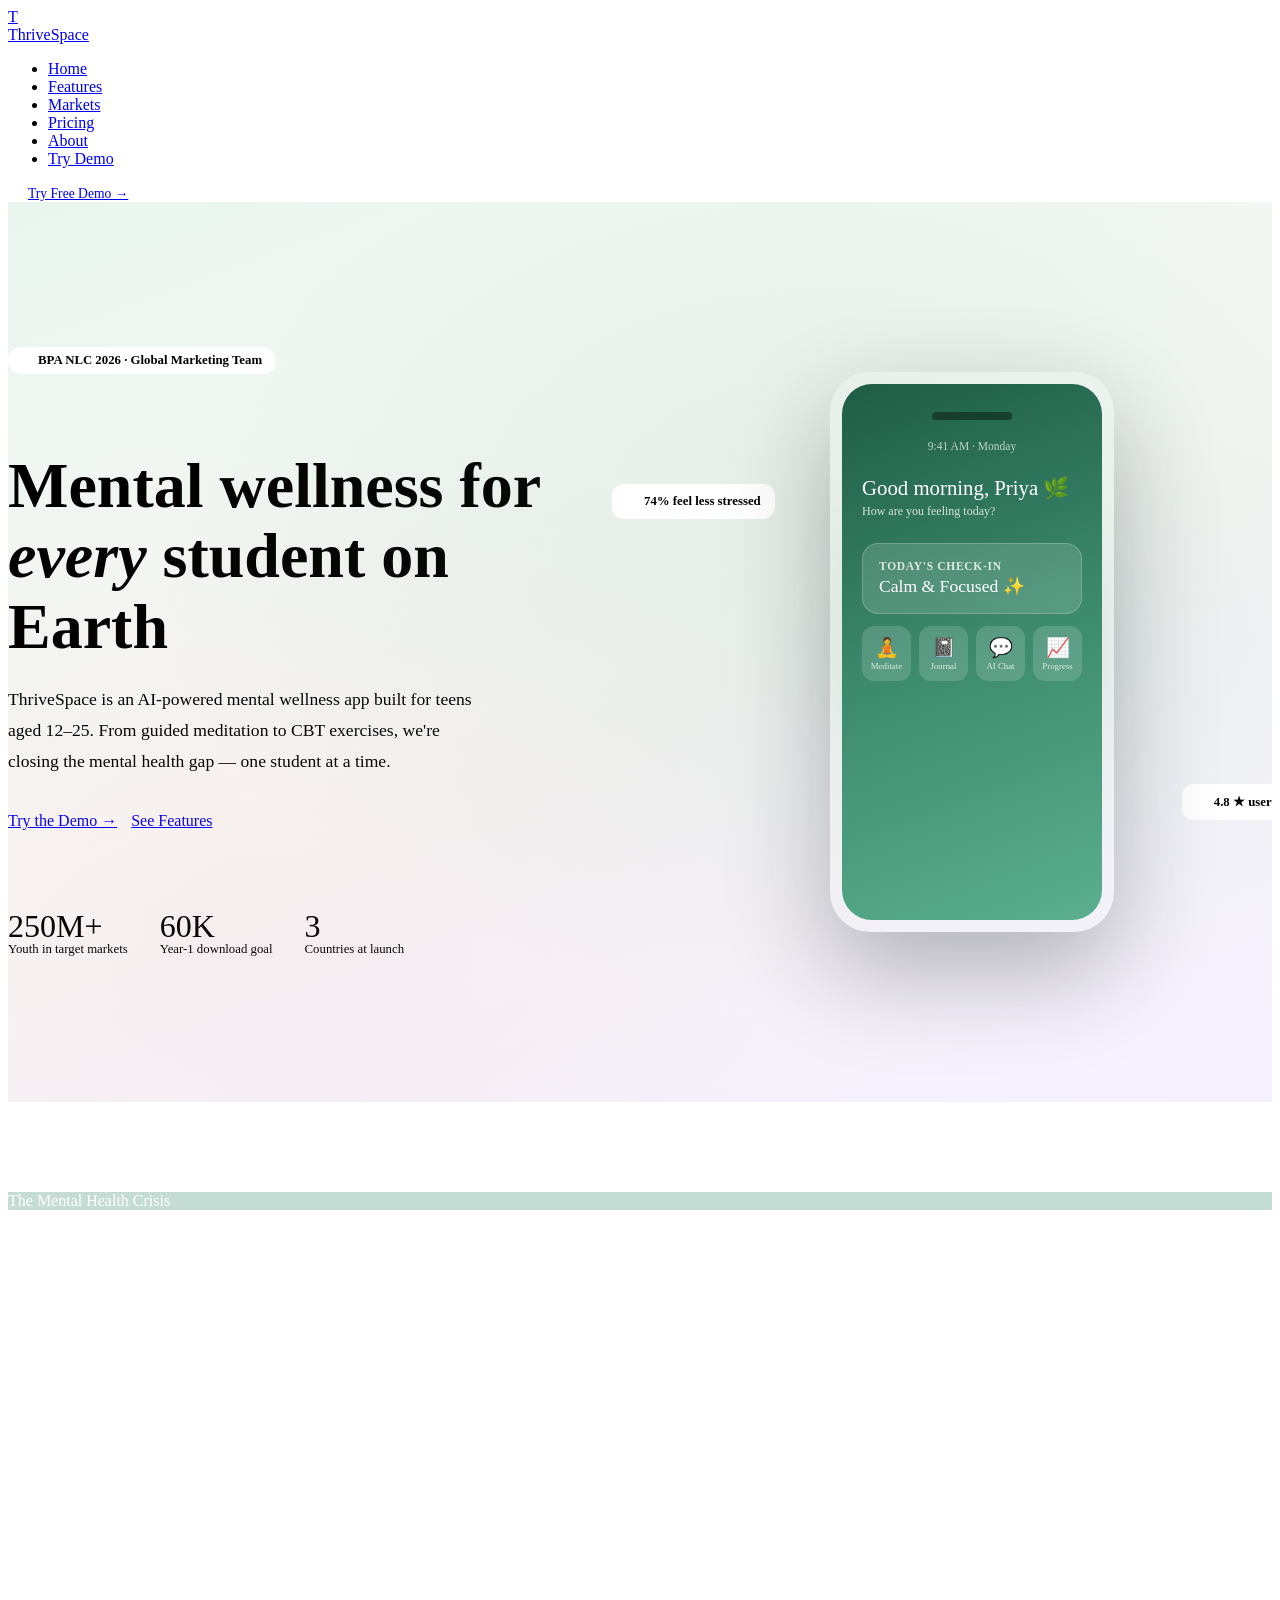
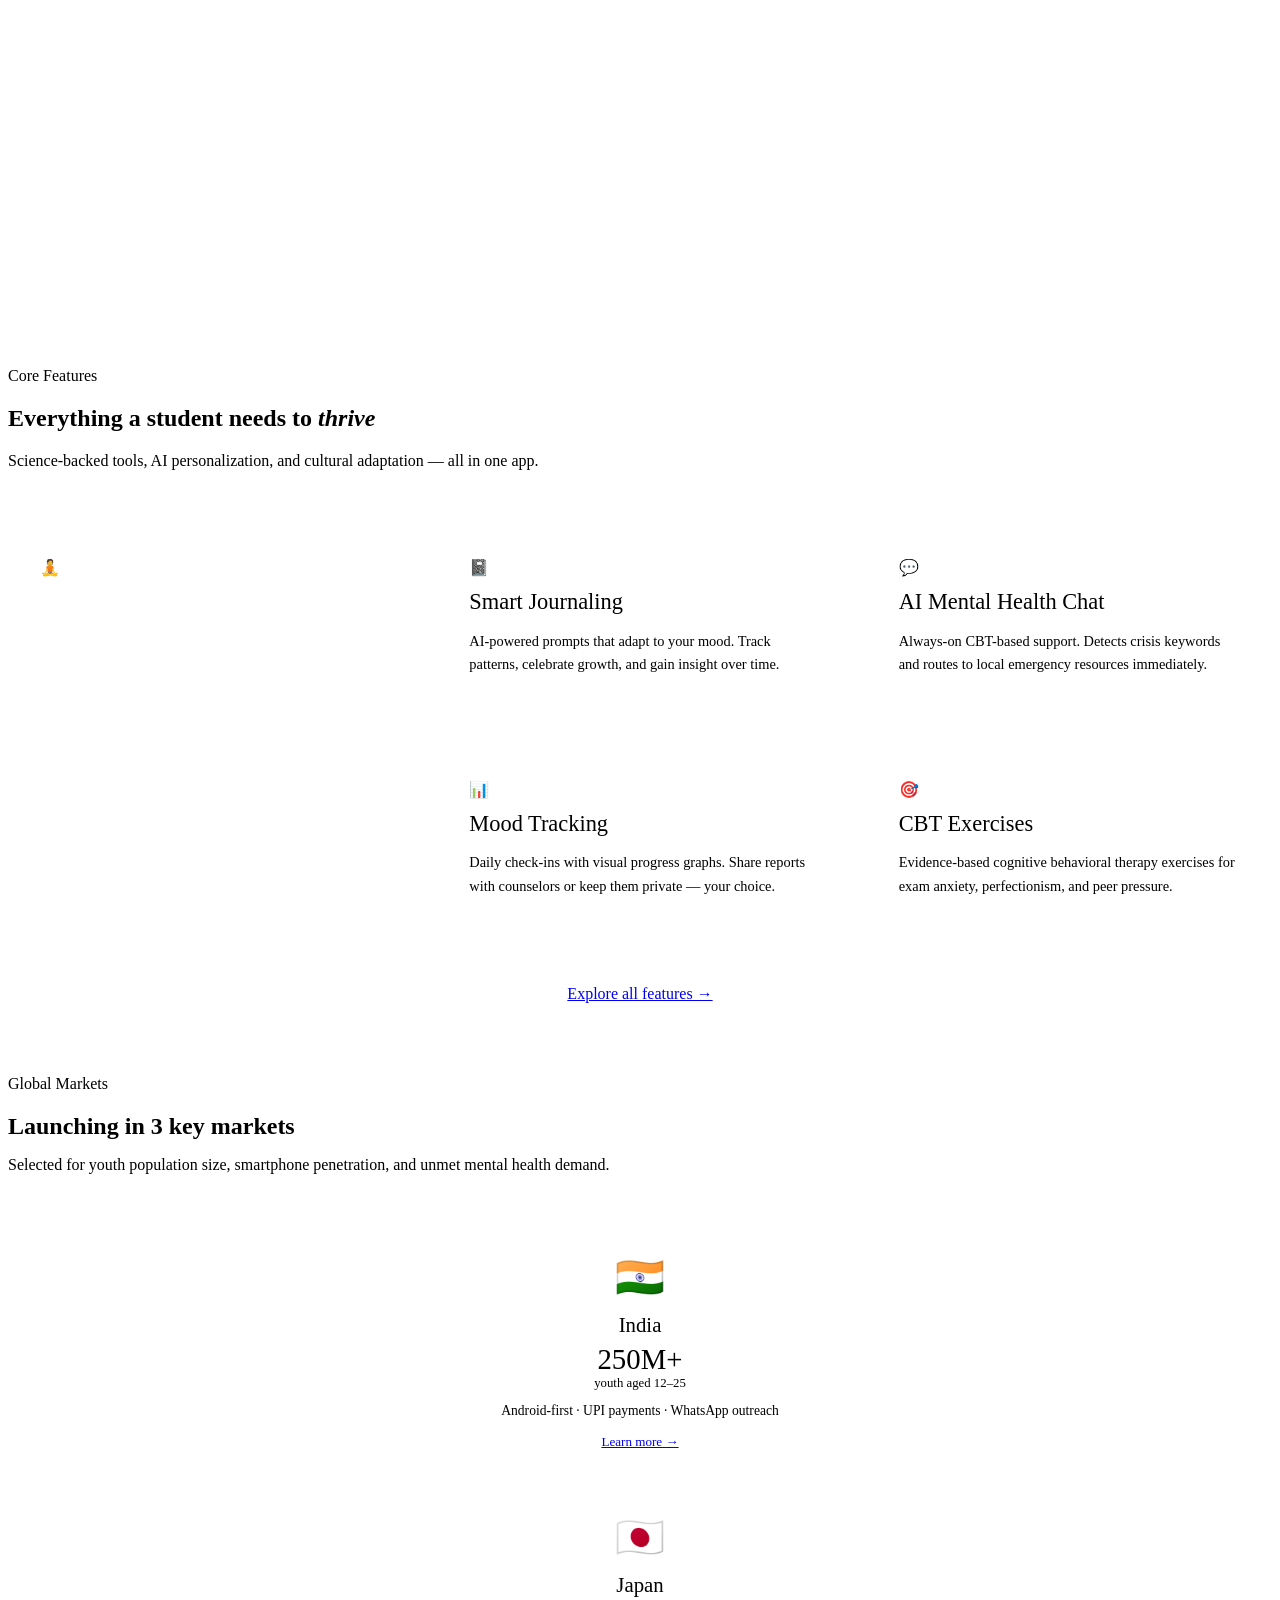
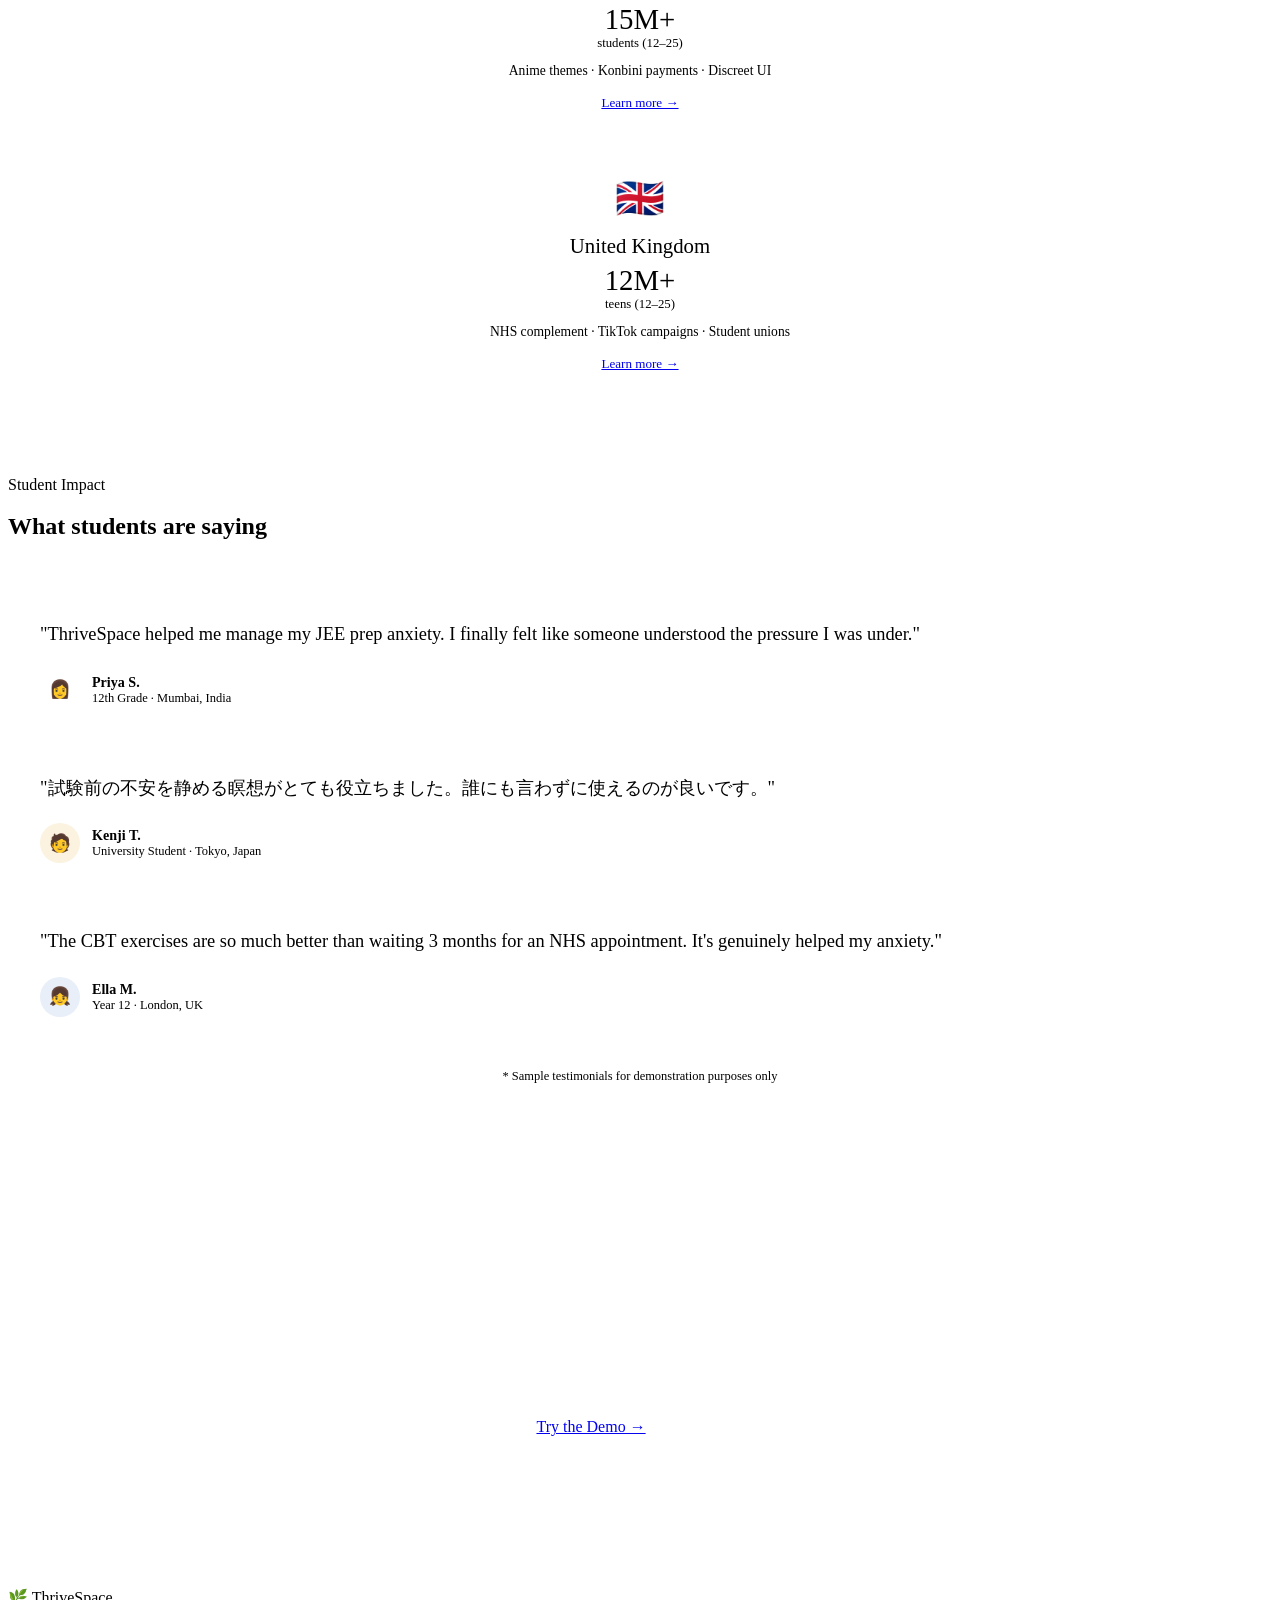
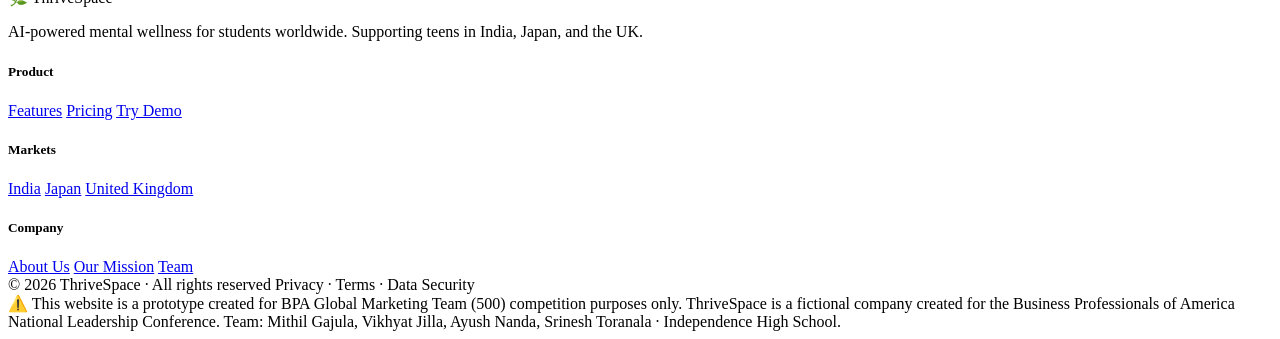
==== commit 32667f6b: "Update index.html" ====
--- a/index.html
+++ b/index.html
@@ -1,451 +1,415 @@
 <!DOCTYPE html>
 <html lang="en">
 <head>
-  <meta charset="UTF-8"/>
-  <meta name="viewport" content="width=device-width, initial-scale=1.0"/>
-  <title>ThriveSpace - Mental Wellness for Every Student</title>
-  <link rel="stylesheet" href="styles.css"/>
+  <meta charset="UTF-8" />
+  <meta name="viewport" content="width=device-width, initial-scale=1.0" />
+  <title>ThriveSpace — Mental Wellness for Students Worldwide</title>
+  <link rel="stylesheet" href="styles.css" />
   <style>
     /* HERO */
     .hero {
-      min-height: 100vh; display: flex; align-items: center;
-      padding: 110px 48px 80px; position: relative; overflow: hidden;
-    }
-    .hero-bg {
-      position: absolute; inset: 0; z-index: 0;
-      background: radial-gradient(ellipse 70% 60% at 60% 40%, rgba(46,204,74,0.08) 0%, transparent 70%),
-                  radial-gradient(ellipse 40% 40% at 85% 70%, rgba(249,115,22,0.06) 0%, transparent 60%);
+      min-height: 100vh;
+      display: flex; align-items: center;
+      background: linear-gradient(160deg, #EAF5F0 0%, #FAFAF7 50%, #F5F0FF 100%);
+      position: relative; overflow: hidden;
+    }
+    .hero::before {
+      content: '';
+      position: absolute; inset: 0;
+      background: radial-gradient(ellipse at 70% 40%, rgba(61,139,110,0.12) 0%, transparent 60%),
+                  radial-gradient(ellipse at 20% 80%, rgba(196,87,106,0.07) 0%, transparent 50%);
+      pointer-events: none;
     }
     .hero-inner {
-      max-width: 1200px; margin: 0 auto; width: 100%;
       display: grid; grid-template-columns: 1fr 1fr;
-      gap: 60px; align-items: center; position: relative; z-index: 1;
-    }
-    .hero-eyebrow {
+      gap: 64px; align-items: center;
+    }
+    .hero-tag {
       display: inline-flex; align-items: center; gap: 8px;
-      background: rgba(46,204,74,0.1); color: var(--green-glow);
+      background: white; border: 1px solid var(--border);
       padding: 6px 14px; border-radius: 100px;
-      font-size: 0.78rem; font-weight: 600; letter-spacing: 0.06em;
-      text-transform: uppercase; margin-bottom: 24px;
-      border: 1px solid rgba(46,204,74,0.2);
-    }
-    .live-dot {
-      width: 7px; height: 7px; border-radius: 50%;
-      background: var(--green-glow);
-      animation: pulse-ring 2s infinite;
-    }
-    .hero-title {
-      font-family: 'Syne', sans-serif;
-      font-size: clamp(3rem, 5.5vw, 4.5rem);
-      font-weight: 800; line-height: 1.05; margin-bottom: 22px;
-    }
-    .hero-title em { color: var(--green-glow); font-style: italic; }
-    .hero-desc { font-size: 1.1rem; color: var(--text-muted); margin-bottom: 36px; max-width: 440px; line-height: 1.75; }
-    .hero-actions { display: flex; gap: 12px; flex-wrap: wrap; margin-bottom: 48px; }
-    .hero-trust { display: flex; align-items: center; gap: 24px; flex-wrap: wrap; }
-    .trust-item { display: flex; align-items: center; gap: 7px; font-size: 0.82rem; color: var(--text-muted); }
-    .trust-check { color: var(--green-glow); font-size: 0.9rem; }
+      font-size: 0.8rem; font-weight: 600; color: var(--green-dark);
+      margin-bottom: 24px; box-shadow: var(--shadow-sm);
+    }
+    .hero-tag span { width: 8px; height: 8px; background: var(--green); border-radius: 50%; display: inline-block; animation: pulse 2s infinite; }
+    @keyframes pulse { 0%,100%{opacity:1;} 50%{opacity:0.4;} }
+    .hero h1 {
+      font-size: clamp(2.6rem, 5vw, 4.2rem);
+      line-height: 1.1; margin-bottom: 22px;
+      color: var(--charcoal);
+    }
+    .hero h1 em { font-style: italic; color: var(--green); }
+    .hero p {
+      font-size: 1.1rem; color: var(--muted); line-height: 1.75;
+      margin-bottom: 36px; max-width: 480px;
+    }
+    .hero-btns { display: flex; gap: 14px; flex-wrap: wrap; }
+    .hero-stats {
+      display: flex; gap: 32px; margin-top: 48px;
+      padding-top: 32px; border-top: 1px solid var(--border);
+    }
+    .hero-stat-num {
+      font-family: 'Instrument Serif', serif;
+      font-size: 2rem; color: var(--charcoal); line-height: 1;
+    }
+    .hero-stat-label { font-size: 0.8rem; color: var(--muted); font-weight: 500; }
 
     /* PHONE MOCKUP */
-    .phone-wrap { display: flex; align-items: center; justify-content: center; position: relative; }
+    .phone-wrap {
+      position: relative; display: flex; justify-content: center; align-items: center;
+    }
+    .phone-glow {
+      position: absolute; width: 300px; height: 300px;
+      background: radial-gradient(circle, rgba(61,139,110,0.25), transparent 70%);
+      border-radius: 50%; filter: blur(40px);
+    }
     .phone {
-      width: 260px; height: 530px;
-      background: var(--green-800);
-      border-radius: 38px;
-      border: 2px solid rgba(46,204,74,0.25);
-      box-shadow: 0 0 60px rgba(46,204,74,0.2), 0 32px 64px rgba(0,0,0,0.6);
-      overflow: hidden; position: relative;
-      animation: float 5s ease-in-out infinite;
+      position: relative; z-index: 2;
+      width: 260px;
+      background: var(--charcoal);
+      border-radius: 40px;
+      padding: 12px;
+      box-shadow: 0 40px 100px rgba(26,26,36,0.3), 0 0 0 1px rgba(255,255,255,0.1);
     }
     .phone-screen {
-      background: linear-gradient(160deg, #0a2d0e 0%, #041a07 100%);
-      height: 100%; padding: 10px 18px 20px;
-      display: flex; flex-direction: column; gap: 10px;
+      background: linear-gradient(160deg, #1F5C46, #3D8B6E, #5BAF8E);
+      border-radius: 30px; padding: 28px 20px;
+      min-height: 480px; color: white; position: relative; overflow: hidden;
     }
     .phone-notch {
-      width: 90px; height: 24px; background: var(--green-800);
-      border-radius: 0 0 16px 16px; margin: 0 auto;
-      position: relative; z-index: 2;
-    }
-    .phone-status { color: var(--text-dim); font-size: 0.65rem; display: flex; justify-content: space-between; padding: 2px 0; }
-    .phone-greeting { color: var(--white); font-family: 'Syne', sans-serif; font-size: 0.95rem; font-weight: 700; line-height: 1.3; }
-    .phone-greeting span { color: var(--green-glow); }
-    .phone-mood-label { font-size: 0.62rem; color: var(--text-muted); text-transform: uppercase; letter-spacing: 0.05em; margin-top: 2px; }
-    .phone-mood-row { display: grid; grid-template-columns: repeat(5,1fr); gap: 5px; }
-    .mood-btn { aspect-ratio: 1; border-radius: 10px; background: rgba(255,255,255,0.05); display: flex; align-items: center; justify-content: center; font-size: 1.1rem; border: 1px solid transparent; }
-    .mood-btn.active { background: rgba(46,204,74,0.2); border-color: rgba(46,204,74,0.4); }
-    .phone-card { background: rgba(255,255,255,0.05); border-radius: 12px; padding: 12px; border: 1px solid rgba(255,255,255,0.07); }
-    .phone-card-label { font-size: 0.6rem; color: var(--text-dim); text-transform: uppercase; letter-spacing: 0.05em; margin-bottom: 5px; }
-    .phone-card-val { color: var(--white); font-size: 0.82rem; font-weight: 600; }
-    .phone-bar-wrap { margin-top: 7px; height: 4px; background: rgba(255,255,255,0.08); border-radius: 10px; overflow: hidden; }
-    .phone-bar { height: 100%; width: 72%; background: var(--green-glow); border-radius: 10px; }
-    .phone-ai-bubble { background: rgba(46,204,74,0.12); border: 1px solid rgba(46,204,74,0.2); border-radius: 10px 10px 10px 0; padding: 9px 11px; font-size: 0.72rem; color: rgba(255,255,255,0.85); line-height: 1.5; }
-    .phone-nav-bar { margin-top: auto; display: grid; grid-template-columns: repeat(4,1fr); gap: 4px; }
-    .phone-nav-item { display: flex; flex-direction: column; align-items: center; gap: 3px; padding: 8px 4px; border-radius: 10px; background: rgba(255,255,255,0.04); font-size: 0.6rem; color: var(--text-dim); }
-    .phone-nav-item.active { background: rgba(46,204,74,0.15); color: var(--green-glow); }
-    .phone-nav-item span { font-size: 1rem; }
-
-    /* FLOATING BADGES */
-    .float-badge {
-      position: absolute; background: var(--green-800);
-      border: 1px solid var(--border-bright);
-      border-radius: 100px; padding: 8px 14px;
-      font-size: 0.75rem; font-weight: 600; color: var(--white);
-      display: flex; align-items: center; gap: 7px;
-      box-shadow: var(--shadow-card);
-      white-space: nowrap;
-    }
-    .float-badge-dot { width: 8px; height: 8px; border-radius: 50%; }
-    .float-badge-green { background: var(--green-glow); }
-    .float-badge-orange { background: var(--orange); }
-    .fb-left { left: -60px; top: 35%; animation: float 4s 0.5s ease-in-out infinite; }
-    .fb-right { right: -30px; bottom: 25%; animation: float 4s 1s ease-in-out infinite; }
-
-    /* STATS BAR */
-    .stats-bar {
-      background: var(--green-800);
-      border-top: 1px solid var(--border); border-bottom: 1px solid var(--border);
-      position: relative; z-index: 1;
-    }
-    .stats-bar-inner {
-      max-width: 1200px; margin: 0 auto;
-      display: grid; grid-template-columns: repeat(4,1fr);
-      padding: 0 48px;
-    }
-    .stats-bar-item {
-      padding: 32px 20px; text-align: center;
-      border-right: 1px solid var(--border);
-    }
-    .stats-bar-item:last-child { border-right: none; }
-    .stats-bar-num { font-family: 'Syne', sans-serif; font-size: 2.4rem; font-weight: 800; color: var(--green-glow); line-height: 1; margin-bottom: 6px; }
-    .stats-bar-num.orange { color: var(--orange); }
-    .stats-bar-label { font-size: 0.82rem; color: var(--text-muted); }
+      width: 80px; height: 8px; background: rgba(0,0,0,0.4);
+      border-radius: 100px; margin: 0 auto 20px;
+    }
+    .phone-time { font-size: 0.72rem; text-align: center; opacity: 0.7; margin-bottom: 24px; }
+    .phone-greeting { font-family: 'Instrument Serif', serif; font-size: 1.3rem; margin-bottom: 4px; }
+    .phone-sub { font-size: 0.75rem; opacity: 0.8; margin-bottom: 24px; }
+    .phone-card {
+      background: rgba(255,255,255,0.15); backdrop-filter: blur(10px);
+      border-radius: 16px; padding: 16px; margin-bottom: 12px;
+      border: 1px solid rgba(255,255,255,0.2);
+    }
+    .phone-card-title { font-size: 0.72rem; font-weight: 700; text-transform: uppercase; letter-spacing: 0.06em; opacity: 0.8; margin-bottom: 4px; }
+    .phone-card-main { font-family: 'Instrument Serif', serif; font-size: 1.1rem; }
+    .phone-icons { display: grid; grid-template-columns: repeat(4,1fr); gap: 8px; margin-top: 8px; }
+    .phone-icon-item {
+      background: rgba(255,255,255,0.15); border-radius: 12px;
+      padding: 10px 4px; text-align: center; font-size: 1.2rem;
+    }
+    .phone-icon-label { font-size: 0.55rem; opacity: 0.8; margin-top: 2px; }
+    .floating-badge {
+      position: absolute; background: white; border-radius: 12px;
+      padding: 10px 14px; box-shadow: var(--shadow-md);
+      font-size: 0.8rem; font-weight: 600; color: var(--charcoal);
+      display: flex; align-items: center; gap: 8px;
+    }
+    .fb-1 { top: 20%; left: -60px; animation: float 4s 0s ease-in-out infinite; }
+    .fb-2 { bottom: 20%; right: -50px; animation: float 4s 1s ease-in-out infinite; }
+    .fb-dot { width: 10px; height: 10px; border-radius: 50%; }
+    .dot-green { background: var(--green); }
+    .dot-gold { background: var(--gold); }
+
+    /* PROBLEM SECTION */
+    .problem-bg {
+      background: var(--charcoal);
+      color: white; padding: 90px 0;
+    }
+    .problem-bg .section-title { color: white; }
+    .problem-bg .section-sub { color: rgba(255,255,255,0.6); }
+    .problem-bg .eyebrow { background: rgba(61,139,110,0.3); color: var(--green-light); }
+    .stat-card {
+      background: rgba(255,255,255,0.05);
+      border: 1px solid rgba(255,255,255,0.1);
+      border-radius: var(--r); padding: 32px;
+    }
+    .stat-card .stat-num { font-size: 3.2rem; margin-bottom: 8px; }
+    .stat-card p { color: rgba(255,255,255,0.6); font-size: 0.9rem; line-height: 1.6; }
 
     /* FEATURES PREVIEW */
-    .features-strip {
-      max-width: 1200px; margin: 0 auto;
-      padding: 90px 48px; position: relative; z-index: 1;
-    }
-    .features-cards { display: grid; grid-template-columns: repeat(3,1fr); gap: 16px; }
+    .feat-grid {
+      display: grid; grid-template-columns: 1fr 1fr; gap: 24px;
+    }
     .feat-card {
-      background: var(--card-bg); border-radius: var(--radius); padding: 24px;
-      border: 1px solid var(--border);
-      transition: transform 0.3s, border-color 0.3s, background 0.3s;
-    }
-    .feat-card:hover { transform: translateY(-4px); border-color: var(--border-bright); background: var(--card-bg-hover); }
-    .feat-card h3 { font-size: 1rem; font-weight: 700; margin-bottom: 8px; color: var(--white); }
-    .feat-card p { font-size: 0.87rem; color: var(--text-muted); line-height: 1.65; }
-
-    /* MARKET STRIP */
-    .market-strip {
-      background: var(--green-800);
-      border-top: 1px solid var(--border); border-bottom: 1px solid var(--border);
-      position: relative; z-index: 1; padding: 80px 48px;
-    }
-    .market-strip-inner { max-width: 1200px; margin: 0 auto; }
-    .market-cards { display: grid; grid-template-columns: repeat(3,1fr); gap: 16px; margin-top: 48px; }
-    .market-card {
-      background: rgba(255,255,255,0.03); border-radius: var(--radius); padding: 28px;
-      border: 1px solid var(--border);
-      transition: transform 0.3s, border-color 0.3s;
-    }
-    .market-card:hover { transform: translateY(-4px); border-color: var(--border-bright); }
-    .market-flag { font-size: 2.2rem; margin-bottom: 12px; }
-    .market-card h3 { font-size: 1.1rem; font-weight: 700; margin-bottom: 8px; }
-    .market-card p { font-size: 0.87rem; color: var(--text-muted); line-height: 1.65; margin-bottom: 14px; }
-    .market-link { font-size: 0.82rem; font-weight: 600; color: var(--green-glow); display: inline-flex; align-items: center; gap: 4px; }
-    .market-link:hover { color: var(--green-200); }
-
-    /* BIG QUOTE */
-    .quote-section {
-      position: relative; z-index: 1;
-      padding: 100px 48px; text-align: center; overflow: hidden;
-    }
-    .quote-bg {
+      background: var(--white); border-radius: var(--r);
+      border: 1px solid var(--border); padding: 32px;
+      transition: all 0.3s;
+    }
+    .feat-card:hover { transform: translateY(-4px); box-shadow: var(--shadow-md); }
+    .feat-card.accent { background: var(--green-dark); color: white; }
+    .feat-card.accent .feat-title { color: white; }
+    .feat-card.accent p { color: rgba(255,255,255,0.75); }
+    .feat-card.tall { grid-row: span 2; }
+    .feat-title { font-family: 'Instrument Serif', serif; font-size: 1.4rem; margin: 12px 0 8px; }
+    .feat-card p { font-size: 0.9rem; color: var(--muted); line-height: 1.65; }
+
+    /* MARKETS STRIP */
+    .markets-strip { background: var(--cream-2); padding: 72px 0; }
+    .country-card {
+      background: white; border-radius: var(--r);
+      border: 1px solid var(--border); padding: 32px;
+      text-align: center;
+    }
+    .country-flag { font-size: 2.5rem; margin-bottom: 12px; }
+    .country-name { font-family: 'Instrument Serif', serif; font-size: 1.3rem; margin-bottom: 6px; }
+    .country-stat { font-size: 1.8rem; font-family: 'Instrument Serif', serif; color: var(--green); }
+    .country-stat-label { font-size: 0.8rem; color: var(--muted); }
+
+    /* TESTIMONIALS */
+    .testimonial {
+      background: white; border-radius: var(--r);
+      border: 1px solid var(--border); padding: 32px;
+    }
+    .testimonial-quote { font-family: 'Instrument Serif', serif; font-size: 1.15rem; line-height: 1.6; margin-bottom: 20px; }
+    .testimonial-author { display: flex; align-items: center; gap: 12px; }
+    .testimonial-avatar {
+      width: 40px; height: 40px; border-radius: 50%;
+      display: flex; align-items: center; justify-content: center;
+      font-size: 1.1rem;
+    }
+    .testimonial-name { font-weight: 600; font-size: 0.88rem; }
+    .testimonial-role { font-size: 0.78rem; color: var(--muted); }
+
+    /* CTA SECTION */
+    .cta-section {
+      background: linear-gradient(135deg, var(--green-dark), var(--green));
+      border-radius: var(--r-lg); padding: 72px 64px; text-align: center;
+      color: white; margin: 80px 0; position: relative; overflow: hidden;
+    }
+    .cta-section::before {
+      content: '';
       position: absolute; inset: 0;
-      background: radial-gradient(ellipse 80% 60% at 50% 50%, rgba(46,204,74,0.08) 0%, transparent 70%);
-    }
-    .quote-inner { max-width: 800px; margin: 0 auto; position: relative; z-index: 1; }
-    .quote-mark { font-family: 'Syne', sans-serif; font-size: 6rem; color: rgba(46,204,74,0.15); line-height: 0.5; margin-bottom: 20px; }
-    .big-quote { font-family: 'Syne', sans-serif; font-size: clamp(1.6rem, 3.5vw, 2.4rem); font-weight: 700; line-height: 1.3; color: var(--white); margin-bottom: 20px; }
-    .quote-sub { font-size: 0.9rem; color: var(--text-muted); }
-
-    /* CTA SECTION */
-    .cta-section { position: relative; z-index: 1; padding: 100px 48px; text-align: center; }
-    .cta-inner { max-width: 640px; margin: 0 auto; }
-    .cta-inner h2 { font-size: clamp(2rem, 4vw, 3rem); margin-bottom: 16px; }
-    .cta-inner p { color: var(--text-muted); font-size: 1.05rem; margin-bottom: 36px; line-height: 1.75; }
-    .cta-buttons { display: flex; gap: 12px; justify-content: center; flex-wrap: wrap; }
-    .app-badge {
-      display: inline-flex; align-items: center; gap: 10px;
-      background: rgba(255,255,255,0.06); color: white;
-      padding: 12px 20px; border-radius: var(--radius);
-      border: 1px solid var(--border); font-size: 0.85rem; font-weight: 500;
-      transition: border-color 0.2s, background 0.2s;
-    }
-    .app-badge:hover { border-color: var(--border-bright); background: rgba(255,255,255,0.08); }
-    .app-badge-icon { font-size: 1.4rem; }
-    .app-badge-sub { font-size: 0.68rem; opacity: 0.55; display: block; }
-    .app-badge-name { font-size: 0.92rem; font-weight: 700; }
-
-    @media (max-width: 900px) {
-      .hero { padding: 110px 20px 60px; }
-      .hero-inner { grid-template-columns: 1fr; gap: 40px; }
-      .phone-wrap { display: none; }
-      .stats-bar-inner { grid-template-columns: 1fr 1fr; }
-      .stats-bar-item { border-right: none; border-bottom: 1px solid var(--border); }
-      .features-strip, .market-strip, .quote-section, .cta-section { padding-left: 20px; padding-right: 20px; }
-      .features-cards, .market-cards { grid-template-columns: 1fr; }
-    }
+      background: radial-gradient(circle at 80% 20%, rgba(255,255,255,0.1), transparent 50%);
+    }
+    .cta-section h2 { font-size: 2.4rem; margin-bottom: 14px; }
+    .cta-section p { font-size: 1.05rem; opacity: 0.85; margin-bottom: 32px; max-width: 500px; margin-left: auto; margin-right: auto; }
   </style>
 </head>
 <body>
-
-<nav>
-  <a href="index.html" class="nav-logo">
-    <div class="nav-logo-icon">🌿</div>
-    Thrive<span>Space</span>
-  </a>
-  <ul class="nav-links">
-    <li><a href="index.html" class="active">Home</a></li>
-    <li><a href="features.html">Features</a></li>
-    <li><a href="markets.html">Markets</a></li>
-    <li><a href="pricing.html">Pricing</a></li>
-    <li><a href="about.html">About</a></li>
-    <li><a href="demo.html" class="nav-cta">Try Demo</a></li>
-  </ul>
-</nav>
-
-<!-- HERO -->
-<section class="hero">
-  <div class="hero-bg"></div>
-  <div class="orb orb-green" style="width:500px;height:500px;top:-100px;right:-100px;opacity:0.6;"></div>
-  <div class="orb orb-orange" style="width:300px;height:300px;bottom:50px;left:100px;opacity:0.5;"></div>
-  <div class="hero-inner">
-    <div>
-      <div class="hero-eyebrow animate-fade-up">
-        <span class="live-dot"></span>
-        BPA NLC 2026 - Global Marketing Team
-      </div>
-      <h1 class="hero-title animate-fade-up-2">
-        Mental wellness for <em>every</em> student on Earth
-      </h1>
-      <p class="hero-desc animate-fade-up-3">
-        ThriveSpace is an AI-powered mental wellness app built for teens aged 12 to 25. From guided meditation to CBT exercises, we close the mental health gap one student at a time.
-      </p>
-      <div class="hero-actions animate-fade-up-4">
-        <a href="demo.html" class="btn btn-green">Try the Demo</a>
-        <a href="features.html" class="btn btn-outline">See Features</a>
-      </div>
-      <div class="hero-trust animate-fade-in">
-        <div class="trust-item"><span class="trust-check">*</span> Digital health market projected to grow to $17 billion by 2030</div>
-      </div>
-    </div>
-
-    <!-- PHONE -->
-    <div class="phone-wrap animate-fade-up-3">
-      <div class="float-badge fb-left">
-        <span class="float-badge-dot float-badge-green"></span>
-        74% feel less stressed
-      </div>
-      <div class="phone">
-        <div class="phone-screen">
-          <div class="phone-notch"></div>
-          <div class="phone-status"><span>9:41 AM - Monday</span><span>100%</span></div>
-          <div class="phone-greeting">Good morning, <span>Priya</span><br><span style="font-size:0.75rem;color:var(--text-muted);font-family:Inter;">How are you feeling today?</span></div>
-          <div class="phone-mood-label">Today's mood</div>
-          <div class="phone-mood-row">
-            <div class="mood-btn">😔</div>
-            <div class="mood-btn">😐</div>
-            <div class="mood-btn active">🙂</div>
-            <div class="mood-btn">😊</div>
-            <div class="mood-btn">🤩</div>
-          </div>
-          <div class="phone-card">
-            <div class="phone-card-label">Today's check-in</div>
-            <div class="phone-card-val">Calm and Focused</div>
-            <div class="phone-bar-wrap"><div class="phone-bar"></div></div>
-          </div>
-          <div class="phone-ai-bubble">
-            "It sounds like you're managing well today. Let's keep that energy going with a quick 5-min breathing session."
-          </div>
-          <div class="phone-nav-bar">
-            <div class="phone-nav-item active"><span>🧘</span>Meditate</div>
-            <div class="phone-nav-item"><span>📓</span>Journal</div>
-            <div class="phone-nav-item"><span>💬</span>AI Chat</div>
-            <div class="phone-nav-item"><span>📊</span>Progress</div>
-          </div>
-        </div>
-      </div>
-      <div class="float-badge fb-right">
-        <span class="float-badge-dot float-badge-orange"></span>
-        4.8 star user rating
+<div class="page-wrap">
+  <div id="nav-placeholder"></div>
+
+  <!-- HERO -->
+  <section class="hero">
+    <div class="container" style="width:100%">
+      <div class="hero-inner">
+        <div>
+          <div class="hero-tag fade-up"><span></span> BPA NLC 2026 · Global Marketing Team</div>
+          <h1 class="fade-up-2">Mental wellness for <em>every</em> student on Earth</h1>
+          <p class="fade-up-3">ThriveSpace is an AI-powered mental wellness app built for teens aged 12–25. From guided meditation to CBT exercises, we're closing the mental health gap — one student at a time.</p>
+          <div class="hero-btns fade-up-4">
+            <a href="demo.html" class="btn btn-primary">Try the Demo →</a>
+            <a href="features.html" class="btn btn-outline">See Features</a>
+          </div>
+          <div class="hero-stats fade-up-4">
+            <div>
+              <div class="hero-stat-num">250M+</div>
+              <div class="hero-stat-label">Youth in target markets</div>
+            </div>
+            <div>
+              <div class="hero-stat-num">60K</div>
+              <div class="hero-stat-label">Year-1 download goal</div>
+            </div>
+            <div>
+              <div class="hero-stat-num">3</div>
+              <div class="hero-stat-label">Countries at launch</div>
+            </div>
+          </div>
+        </div>
+
+        <div class="phone-wrap fade-in">
+          <div class="phone-glow"></div>
+          <div class="phone float">
+            <div class="phone-screen">
+              <div class="phone-notch"></div>
+              <div class="phone-time">9:41 AM · Monday</div>
+              <div class="phone-greeting">Good morning, Priya 🌿</div>
+              <div class="phone-sub">How are you feeling today?</div>
+              <div class="phone-card">
+                <div class="phone-card-title">Today's Check-In</div>
+                <div class="phone-card-main">Calm &amp; Focused ✨</div>
+              </div>
+              <div class="phone-icons">
+                <div class="phone-icon-item">🧘<div class="phone-icon-label">Meditate</div></div>
+                <div class="phone-icon-item">📓<div class="phone-icon-label">Journal</div></div>
+                <div class="phone-icon-item">💬<div class="phone-icon-label">AI Chat</div></div>
+                <div class="phone-icon-item">📈<div class="phone-icon-label">Progress</div></div>
+              </div>
+            </div>
+          </div>
+          <div class="floating-badge fb-1">
+            <div class="fb-dot dot-green"></div>
+            74% feel less stressed
+          </div>
+          <div class="floating-badge fb-2">
+            <div class="fb-dot dot-gold"></div>
+            4.8 ★ user rating
+          </div>
+        </div>
+      </div>
+    </div>
+  </section>
+
+  <!-- PROBLEM -->
+  <section class="problem-bg">
+    <div class="container">
+      <div class="eyebrow">The Mental Health Crisis</div>
+      <h2 class="section-title" style="color:white;max-width:560px;margin-bottom:14px;">Millions of students struggle in silence</h2>
+      <p class="section-sub" style="margin-bottom:56px;">Stigma, cost, and long wait times prevent teens from getting help. ThriveSpace bridges the gap.</p>
+      <div class="g3">
+        <div class="stat-card">
+          <div class="stat-num">74%</div>
+          <p>of young people report worsened mental health since the pandemic, yet most never seek professional support</p>
+        </div>
+        <div class="stat-card">
+          <div class="stat-num">3–6 mo</div>
+          <p>NHS therapy wait times in the UK leave students without care when they need it most</p>
+        </div>
+        <div class="stat-card">
+          <div class="stat-num">90%</div>
+          <p>of teens in India and Japan avoid therapy entirely due to cultural stigma around mental health</p>
+        </div>
+      </div>
+    </div>
+  </section>
+
+  <!-- FEATURES PREVIEW -->
+  <section class="section">
+    <div class="container">
+      <div class="eyebrow">Core Features</div>
+      <h2 class="section-title">Everything a student needs to <em>thrive</em></h2>
+      <p class="section-sub" style="margin-bottom:56px;">Science-backed tools, AI personalization, and cultural adaptation — all in one app.</p>
+
+      <div style="display:grid;grid-template-columns:1fr 1fr 1fr;grid-template-rows:auto auto;gap:24px;">
+        <div class="feat-card" style="grid-row:span 2;background:var(--green-dark);color:white;">
+          <div class="icon-box" style="background:rgba(255,255,255,0.15);">🧘</div>
+          <div class="feat-title" style="color:white;font-size:1.7rem;">Guided Meditation</div>
+          <p style="color:rgba(255,255,255,0.75);">Culturally adapted meditation sessions for exam stress, social anxiety, and burnout. Available in Hindi, Japanese, and English.</p>
+          <div style="margin-top:28px;padding:20px;background:rgba(255,255,255,0.1);border-radius:12px;">
+            <div style="font-size:0.78rem;opacity:0.7;margin-bottom:6px;">Active sessions today</div>
+            <div style="font-family:'Instrument Serif',serif;font-size:2rem;">12,482</div>
+            <div style="height:6px;background:rgba(255,255,255,0.15);border-radius:100px;margin-top:10px;">
+              <div style="height:100%;width:74%;background:white;border-radius:100px;"></div>
+            </div>
+          </div>
+        </div>
+        <div class="feat-card">
+          <div class="icon-box icon-gold">📓</div>
+          <div class="feat-title">Smart Journaling</div>
+          <p>AI-powered prompts that adapt to your mood. Track patterns, celebrate growth, and gain insight over time.</p>
+        </div>
+        <div class="feat-card">
+          <div class="icon-box icon-rose">💬</div>
+          <div class="feat-title">AI Mental Health Chat</div>
+          <p>Always-on CBT-based support. Detects crisis keywords and routes to local emergency resources immediately.</p>
+        </div>
+        <div class="feat-card">
+          <div class="icon-box icon-blue">📊</div>
+          <div class="feat-title">Mood Tracking</div>
+          <p>Daily check-ins with visual progress graphs. Share reports with counselors or keep them private — your choice.</p>
+        </div>
+        <div class="feat-card">
+          <div class="icon-box icon-green">🎯</div>
+          <div class="feat-title">CBT Exercises</div>
+          <p>Evidence-based cognitive behavioral therapy exercises for exam anxiety, perfectionism, and peer pressure.</p>
+        </div>
+      </div>
+      <div style="text-align:center;margin-top:40px;">
+        <a href="features.html" class="btn btn-outline">Explore all features →</a>
+      </div>
+    </div>
+  </section>
+
+  <!-- MARKETS -->
+  <section class="markets-strip">
+    <div class="container">
+      <div class="eyebrow">Global Markets</div>
+      <h2 class="section-title" style="margin-bottom:14px;">Launching in 3 key markets</h2>
+      <p class="section-sub" style="margin-bottom:48px;">Selected for youth population size, smartphone penetration, and unmet mental health demand.</p>
+      <div class="g3">
+        <div class="country-card">
+          <div class="country-flag">🇮🇳</div>
+          <div class="country-name">India</div>
+          <div class="country-stat">250M+</div>
+          <div class="country-stat-label">youth aged 12–25</div>
+          <p style="font-size:0.85rem;color:var(--muted);margin-top:12px;">Android-first · UPI payments · WhatsApp outreach</p>
+          <a href="markets.html#india" class="btn btn-outline" style="margin-top:18px;font-size:0.82rem;">Learn more →</a>
+        </div>
+        <div class="country-card" style="border-color:var(--green);box-shadow:0 0 0 1px var(--green);">
+          <div class="country-flag">🇯🇵</div>
+          <div class="country-name">Japan</div>
+          <div class="country-stat">15M+</div>
+          <div class="country-stat-label">students (12–25)</div>
+          <p style="font-size:0.85rem;color:var(--muted);margin-top:12px;">Anime themes · Konbini payments · Discreet UI</p>
+          <a href="markets.html#japan" class="btn btn-outline" style="margin-top:18px;font-size:0.82rem;">Learn more →</a>
+        </div>
+        <div class="country-card">
+          <div class="country-flag">🇬🇧</div>
+          <div class="country-name">United Kingdom</div>
+          <div class="country-stat">12M+</div>
+          <div class="country-stat-label">teens (12–25)</div>
+          <p style="font-size:0.85rem;color:var(--muted);margin-top:12px;">NHS complement · TikTok campaigns · Student unions</p>
+          <a href="markets.html#uk" class="btn btn-outline" style="margin-top:18px;font-size:0.82rem;">Learn more →</a>
+        </div>
+      </div>
+    </div>
+  </section>
+
+  <!-- TESTIMONIALS -->
+  <section class="section">
+    <div class="container">
+      <div class="eyebrow">Student Impact</div>
+      <h2 class="section-title" style="margin-bottom:48px;">What students are saying</h2>
+      <div class="g3">
+        <div class="testimonial">
+          <div class="testimonial-quote">"ThriveSpace helped me manage my JEE prep anxiety. I finally felt like someone understood the pressure I was under."</div>
+          <div class="testimonial-author">
+            <div class="testimonial-avatar" style="background:var(--green-pale);">👩</div>
+            <div>
+              <div class="testimonial-name">Priya S.</div>
+              <div class="testimonial-role">12th Grade · Mumbai, India</div>
+            </div>
+          </div>
+        </div>
+        <div class="testimonial">
+          <div class="testimonial-quote">"試験前の不安を静める瞑想がとても役立ちました。誰にも言わずに使えるのが良いです。"</div>
+          <div class="testimonial-author">
+            <div class="testimonial-avatar" style="background:#FBF3E0;">🧑</div>
+            <div>
+              <div class="testimonial-name">Kenji T.</div>
+              <div class="testimonial-role">University Student · Tokyo, Japan</div>
+            </div>
+          </div>
+        </div>
+        <div class="testimonial">
+          <div class="testimonial-quote">"The CBT exercises are so much better than waiting 3 months for an NHS appointment. It's genuinely helped my anxiety."</div>
+          <div class="testimonial-author">
+            <div class="testimonial-avatar" style="background:#E8EFF8;">👧</div>
+            <div>
+              <div class="testimonial-name">Ella M.</div>
+              <div class="testimonial-role">Year 12 · London, UK</div>
+            </div>
+          </div>
+        </div>
+      </div>
+      <p style="text-align:center;font-size:0.78rem;color:var(--muted);margin-top:20px;">* Sample testimonials for demonstration purposes only</p>
+    </div>
+  </section>
+
+  <!-- CTA -->
+  <div class="container">
+    <div class="cta-section">
+      <div class="eyebrow" style="background:rgba(255,255,255,0.15);color:white;">Free to start</div>
+      <h2>Ready to thrive?</h2>
+      <p>Join thousands of students already managing stress, anxiety, and burnout with ThriveSpace.</p>
+      <div style="display:flex;gap:14px;justify-content:center;flex-wrap:wrap;">
+        <a href="demo.html" class="btn btn-white">Try the Demo →</a>
+        <a href="pricing.html" class="btn btn-outline" style="border-color:rgba(255,255,255,0.4);color:white;">View Pricing</a>
       </div>
     </div>
   </div>
-</section>
-
-<!-- STATS BAR -->
-<div class="stats-bar">
-  <div class="stats-bar-inner">
-    <div class="stats-bar-item scroll-reveal">
-      <div class="stats-bar-num">250M+</div>
-      <div class="stats-bar-label">Indian youth facing academic stress</div>
-    </div>
-    <div class="stats-bar-item scroll-reveal">
-      <div class="stats-bar-num">60K</div>
-      <div class="stats-bar-label">Target downloads in Year 1</div>
-    </div>
-    <div class="stats-bar-item scroll-reveal">
-      <div class="stats-bar-num orange">3</div>
-      <div class="stats-bar-label">Global markets at launch</div>
-    </div>
-    <div class="stats-bar-item scroll-reveal">
-      <div class="stats-bar-num orange">$7.99</div>
-      <div class="stats-bar-label">Monthly premium (vs $14.99 Calm)</div>
-    </div>
-  </div>
+
+  <div id="footer-placeholder"></div>
 </div>
-
-<!-- FEATURES -->
-<div class="features-strip">
-  <div class="section-tag">What we offer</div>
-  <h2 class="section-title">Everything a student needs<br>to <em>thrive</em>.</h2>
-  <p class="section-subtitle">Science-backed tools delivered through a beautifully simple app. Available free, anytime, anywhere.</p>
-  <div class="features-cards">
-    <div class="feat-card scroll-reveal">
-      <div class="icon-circle icon-green">🧘</div>
-      <h3>Guided Meditation</h3>
-      <p>Culturally adapted sessions for exam stress, social anxiety, sleep, and burnout. 3-minute quick resets to 20-minute deep practices.</p>
-    </div>
-    <div class="feat-card scroll-reveal">
-      <div class="icon-circle icon-orange">📓</div>
-      <h3>Smart Journaling</h3>
-      <p>AI-prompted journaling that reflects your mood patterns, highlights growth, and offers evidence-based CBT reframing exercises.</p>
-    </div>
-    <div class="feat-card scroll-reveal">
-      <div class="icon-circle icon-green">🧠</div>
-      <h3>CBT Self-Help Tools</h3>
-      <p>Cognitive behavioral therapy exercises designed for student-specific stress: thought challenging, worry time, and behavioral activation.</p>
-    </div>
-    <div class="feat-card scroll-reveal">
-      <div class="icon-circle icon-orange">🤖</div>
-      <h3>AI Wellness Coach</h3>
-      <p>Powered by advanced NLP, your personal AI coach is available 24/7. Empathetic, non-judgmental, trained on clinical best practices.</p>
-    </div>
-    <div class="feat-card scroll-reveal">
-      <div class="icon-circle icon-green">📊</div>
-      <h3>Mood Tracking</h3>
-      <p>Track how you feel daily and discover patterns over time. Insights connect mood to sleep, study load, and social activity.</p>
-    </div>
-    <div class="feat-card scroll-reveal">
-      <div class="icon-circle icon-orange">🌏</div>
-      <h3>Culturally Localized</h3>
-      <p>Adapted for India, Japan, and the UK. Native language support, local cultural references, and region-specific mental health framing.</p>
-    </div>
-  </div>
-  <div style="text-align:center;margin-top:40px;">
-    <a href="features.html" class="btn btn-green">Explore All Features</a>
-  </div>
-</div>
-
-<div class="glow-divider"></div>
-
-<!-- MARKETS -->
-<div class="market-strip">
-  <div class="market-strip-inner">
-    <div class="section-tag section-tag-orange">Global expansion</div>
-    <h2 class="section-title">Launching in <span class="orange">three</span> markets.</h2>
-    <p class="section-subtitle">Chosen for large youth populations, high smartphone usage, and urgent mental health needs.</p>
-    <div class="market-cards">
-      <div class="market-card scroll-reveal">
-        <div class="market-flag">🇮🇳</div>
-        <h3>India</h3>
-        <p>250M+ students facing intense exam pressure and stigma around seeking help. Android-first, WhatsApp-integrated, Hindi and English support.</p>
-        <a href="markets.html#india" class="market-link">Explore India strategy</a>
-      </div>
-      <div class="market-card scroll-reveal">
-        <div class="market-flag">🇯🇵</div>
-        <h3>Japan</h3>
-        <p>High academic pressure meets deep social stigma. Anime-inspired UI themes, mindfulness emphasis, and LINE social platform integration.</p>
-        <a href="markets.html#japan" class="market-link">Explore Japan strategy</a>
-      </div>
-      <div class="market-card scroll-reveal">
-        <div class="market-flag">🇬🇧</div>
-        <h3>United Kingdom</h3>
-        <p>NHS wait times up to 6 months. ThriveSpace fills the gap as a complementary tool with CBT focus and NHS resource integration.</p>
-        <a href="markets.html#uk" class="market-link">Explore UK strategy</a>
-      </div>
-    </div>
-  </div>
-</div>
-
-<!-- QUOTE -->
-<div class="quote-section">
-  <div class="quote-bg"></div>
-  <div class="quote-inner scroll-reveal">
-    <div class="quote-mark">"</div>
-    <p class="big-quote">Mental wellness is not a luxury. It is a necessity. Every student, regardless of location or economic status, deserves the tools to manage stress.</p>
-    <p class="quote-sub">ThriveSpace Mission Statement</p>
-  </div>
-</div>
-
-<!-- CTA -->
-<div class="cta-section">
-  <div class="cta-inner scroll-reveal">
-    <h2 class="section-title">Ready to see it in action?</h2>
-    <p>Explore the interactive demo. Experience ThriveSpace as a student would, no download required.</p>
-    <div class="cta-buttons">
-      <a href="demo.html" class="btn btn-green">Try Interactive Demo</a>
-      <a href="pricing.html" class="btn btn-outline">View Pricing</a>
-    </div>
-    <div style="display:flex;gap:12px;justify-content:center;margin-top:28px;flex-wrap:wrap;">
-      <div class="app-badge">
-        <span class="app-badge-icon">🍎</span>
-        <div><span class="app-badge-sub">Download on the</span><span class="app-badge-name">App Store</span></div>
-      </div>
-      <div class="app-badge">
-        <span class="app-badge-icon">▶</span>
-        <div><span class="app-badge-sub">Get it on</span><span class="app-badge-name">Google Play</span></div>
-      </div>
-    </div>
-  </div>
-</div>
-
-<footer>
-  <div class="footer-inner">
-    <div>
-      <div class="footer-brand"><div class="footer-brand-icon">🌿</div>ThriveSpace</div>
-      <p class="footer-desc">AI-powered mental wellness for students aged 12-25. Supporting minds in India, Japan, and the United Kingdom.</p>
-    </div>
-    <div class="footer-col">
-      <h5>Product</h5>
-      <a href="features.html">Features</a>
-      <a href="pricing.html">Pricing</a>
-      <a href="demo.html">Demo</a>
-    </div>
-    <div class="footer-col">
-      <h5>Markets</h5>
-      <a href="markets.html#india">India</a>
-      <a href="markets.html#japan">Japan</a>
-      <a href="markets.html#uk">United Kingdom</a>
-    </div>
-    <div class="footer-col">
-      <h5>Company</h5>
-      <a href="about.html">About</a>
-      <a href="about.html#team">Team</a>
-      <a href="about.html#mission">Mission</a>
-    </div>
-  </div>
-  <div class="footer-disclaimer">
-    BPA COMPETITION DISCLAIMER: ThriveSpace is a fictional company created for the Business Professionals of America Global Marketing Team competition. This website is a prototype demo and does not represent a real product or service. Created by Independence High School, BPA NLC 2026.
-  </div>
-  <div class="footer-bottom">
-    <span>2026 ThriveSpace (BPA Demo)</span>
-    <span>Independence High School - BPA Global Marketing Team</span>
-  </div>
-</footer>
-
 <script src="nav.js"></script>
+<script>injectNav('Home'); injectFooter();</script>
 </body>
 </html>
--- a/styles.css
+++ b/styles.css
@@ -1,237 +1,302 @@
-@import url('https://fonts.googleapis.com/css2?family=Syne:wght@400;600;700;800&family=Inter:wght@300;400;500;600&display=swap');
-
-:root {
-  --green-900: #041a07;
-  --green-800: #072d0c;
-  --green-700: #0a3d10;
-  --green-600: #0e5218;
-  --green-500: #136820;
-  --green-400: #1a8a2c;
-  --green-300: #22b038;
-  --green-200: #4dd464;
-  --green-100: #a8f0b2;
-  --green-glow: #2ecc4a;
-  --orange: #f97316;
-  --orange-light: #fb923c;
-  --orange-dark: #ea580c;
-  --white: #ffffff;
-  --off-white: #f0fdf4;
-  --text-muted: rgba(255,255,255,0.55);
-  --text-dim: rgba(255,255,255,0.35);
-  --border: rgba(255,255,255,0.08);
-  --border-bright: rgba(46,204,74,0.25);
-  --card-bg: rgba(255,255,255,0.04);
-  --card-bg-hover: rgba(255,255,255,0.07);
-  --shadow-green: 0 0 40px rgba(46,204,74,0.15);
-  --shadow-card: 0 4px 24px rgba(0,0,0,0.4);
-  --radius: 16px;
-  --radius-sm: 10px;
-  --radius-lg: 24px;
-  --radius-xl: 32px;
-}
-
-*, *::before, *::after { box-sizing: border-box; margin: 0; padding: 0; }
-html { scroll-behavior: smooth; }
-
-body {
-  font-family: 'Inter', sans-serif;
-  background: var(--green-900);
-  color: var(--white);
-  line-height: 1.65;
-  font-size: 16px;
-  -webkit-font-smoothing: antialiased;
-  overflow-x: hidden;
-}
-
-h1, h2, h3, h4 {
-  font-family: 'Syne', sans-serif;
-  line-height: 1.15;
-  font-weight: 700;
-}
-
-a { color: inherit; text-decoration: none; }
-img { max-width: 100%; display: block; }
-
-/* Grid background */
-body::before {
-  content: '';
-  position: fixed; inset: 0;
-  background-image:
-    linear-gradient(rgba(46,204,74,0.03) 1px, transparent 1px),
-    linear-gradient(90deg, rgba(46,204,74,0.03) 1px, transparent 1px);
-  background-size: 48px 48px;
-  pointer-events: none; z-index: 0;
-}
-
-/* NAV */
-nav {
-  position: fixed; top: 0; left: 0; right: 0; z-index: 1000;
-  display: flex; align-items: center; justify-content: space-between;
-  padding: 0 48px; height: 68px;
-  background: rgba(4,26,7,0.88);
-  backdrop-filter: blur(20px);
-  border-bottom: 1px solid var(--border);
-  transition: box-shadow 0.3s, border-color 0.3s;
-}
-nav.scrolled {
-  box-shadow: 0 4px 32px rgba(0,0,0,0.5);
-  border-bottom-color: var(--border-bright);
-}
-.nav-logo {
-  display: flex; align-items: center; gap: 10px;
-  font-family: 'Syne', sans-serif;
-  font-size: 1.2rem; font-weight: 800; color: var(--white);
-}
-.nav-logo-icon {
-  width: 34px; height: 34px; background: var(--green-glow);
-  border-radius: 10px; display: flex; align-items: center; justify-content: center;
-  font-size: 1rem; box-shadow: 0 0 16px rgba(46,204,74,0.5);
-}
-.nav-logo span { color: var(--green-glow); }
-.nav-links { display: flex; align-items: center; gap: 4px; list-style: none; }
-.nav-links a {
-  padding: 7px 15px; border-radius: 8px; font-size: 0.88rem; font-weight: 500;
-  color: var(--text-muted); transition: background 0.2s, color 0.2s;
-}
-.nav-links a:hover { background: var(--card-bg); color: var(--white); }
-.nav-links a.active { color: var(--green-glow); }
-.nav-cta {
-  background: var(--green-glow) !important; color: var(--green-900) !important;
-  font-weight: 700 !important; padding: 8px 18px !important;
-  border-radius: 10px !important; font-size: 0.88rem !important;
-  box-shadow: 0 0 20px rgba(46,204,74,0.35) !important;
-  transition: transform 0.2s, box-shadow 0.2s !important;
-}
-.nav-cta:hover {
-  transform: translateY(-1px) !important;
-  box-shadow: 0 0 32px rgba(46,204,74,0.55) !important;
-}
-
-/* SECTIONS */
-.section { padding: 90px 48px; max-width: 1200px; margin: 0 auto; position: relative; z-index: 1; }
-.page-hero { padding: 140px 48px 80px; max-width: 1200px; margin: 0 auto; position: relative; z-index: 1; }
-
-/* TAGS */
-.section-tag {
-  display: inline-flex; align-items: center; gap: 7px;
-  background: rgba(46,204,74,0.1); color: var(--green-glow);
-  padding: 5px 13px; border-radius: 100px;
-  font-size: 0.75rem; font-weight: 600; letter-spacing: 0.06em;
-  text-transform: uppercase; margin-bottom: 20px;
-  border: 1px solid rgba(46,204,74,0.2);
-}
-.section-tag-orange {
-  background: rgba(249,115,22,0.1); color: var(--orange);
-  border-color: rgba(249,115,22,0.2);
-}
-
-/* HEADINGS */
-.section-title { font-size: clamp(2rem, 4vw, 3rem); font-weight: 800; margin-bottom: 16px; color: var(--white); line-height: 1.1; }
-.section-title em { color: var(--green-glow); font-style: italic; }
-.section-title .orange { color: var(--orange); }
-.section-subtitle { font-size: 1.05rem; color: var(--text-muted); max-width: 520px; margin-bottom: 52px; line-height: 1.75; }
-
-/* CARDS */
-.card {
-  background: var(--card-bg); border-radius: var(--radius); padding: 28px;
-  border: 1px solid var(--border);
-  transition: transform 0.3s, border-color 0.3s, background 0.3s;
-  position: relative;
-}
-.card:hover { transform: translateY(-4px); border-color: var(--border-bright); background: var(--card-bg-hover); }
-
-/* GRIDS */
-.grid-2 { display: grid; grid-template-columns: 1fr 1fr; gap: 20px; }
-.grid-3 { display: grid; grid-template-columns: 1fr 1fr 1fr; gap: 20px; }
-.grid-4 { display: grid; grid-template-columns: repeat(4,1fr); gap: 16px; }
-
-/* BUTTONS */
-.btn {
-  display: inline-flex; align-items: center; gap: 8px;
-  padding: 13px 26px; border-radius: 12px;
-  font-family: 'Inter', sans-serif; font-weight: 600; font-size: 0.93rem;
-  cursor: pointer; border: none;
-  transition: transform 0.2s, box-shadow 0.2s;
-}
-.btn:hover { transform: translateY(-2px); }
-.btn-green { background: var(--green-glow); color: var(--green-900); box-shadow: 0 0 24px rgba(46,204,74,0.35); }
-.btn-green:hover { box-shadow: 0 0 40px rgba(46,204,74,0.55); }
-.btn-orange { background: var(--orange); color: white; box-shadow: 0 0 24px rgba(249,115,22,0.35); }
-.btn-orange:hover { box-shadow: 0 0 40px rgba(249,115,22,0.55); }
-.btn-outline { background: transparent; color: var(--white); border: 1.5px solid rgba(255,255,255,0.2); }
-.btn-outline:hover { border-color: var(--green-glow); color: var(--green-glow); }
-.btn-ghost { background: var(--card-bg); color: var(--white); border: 1px solid var(--border); }
-
-/* BADGES */
-.badge { display: inline-flex; align-items: center; padding: 4px 11px; border-radius: 100px; font-size: 0.75rem; font-weight: 600; }
-.badge-green { background: rgba(46,204,74,0.15); color: var(--green-glow); border: 1px solid rgba(46,204,74,0.25); }
-.badge-orange { background: rgba(249,115,22,0.15); color: var(--orange); border: 1px solid rgba(249,115,22,0.25); }
-.badge-white { background: rgba(255,255,255,0.08); color: rgba(255,255,255,0.75); }
-
-/* ICON CIRCLE */
-.icon-circle { width: 48px; height: 48px; border-radius: 13px; display: flex; align-items: center; justify-content: center; font-size: 1.3rem; margin-bottom: 18px; }
-.icon-green { background: rgba(46,204,74,0.12); border: 1px solid rgba(46,204,74,0.2); }
-.icon-orange { background: rgba(249,115,22,0.12); border: 1px solid rgba(249,115,22,0.2); }
-.icon-white { background: rgba(255,255,255,0.06); border: 1px solid var(--border); }
-
-/* STAT BLOCK */
-.stat-block { text-align: center; padding: 24px 16px; }
-.stat-number { font-family: 'Syne', sans-serif; font-size: 2.8rem; font-weight: 800; color: var(--green-glow); line-height: 1; margin-bottom: 6px; }
-.stat-number.orange { color: var(--orange); }
-.stat-label { font-size: 0.85rem; color: var(--text-muted); }
-
-/* GLOW DIVIDER */
-.glow-divider { height: 1px; background: linear-gradient(90deg, transparent, var(--border-bright), transparent); }
-
-/* ORBS */
-.orb { position: absolute; border-radius: 50%; pointer-events: none; filter: blur(80px); }
-.orb-green { background: rgba(46,204,74,0.12); }
-.orb-orange { background: rgba(249,115,22,0.1); }
-
-/* HIGHLIGHT BOXES */
-.highlight-box { background: rgba(46,204,74,0.07); border: 1px solid rgba(46,204,74,0.18); border-radius: var(--radius); padding: 20px 22px; }
-.highlight-box-orange { background: rgba(249,115,22,0.07); border: 1px solid rgba(249,115,22,0.18); border-radius: var(--radius); padding: 20px 22px; }
-
-/* FOOTER */
-footer { background: var(--green-800); border-top: 1px solid var(--border); padding: 64px 48px 32px; position: relative; z-index: 1; }
-.footer-inner { max-width: 1200px; margin: 0 auto; display: grid; grid-template-columns: 2fr 1fr 1fr 1fr; gap: 48px; margin-bottom: 48px; }
-.footer-brand { font-family: 'Syne', sans-serif; font-size: 1.1rem; font-weight: 800; color: var(--white); margin-bottom: 12px; display: flex; align-items: center; gap: 10px; }
-.footer-brand-icon { width: 28px; height: 28px; background: var(--green-glow); border-radius: 8px; display: flex; align-items: center; justify-content: center; font-size: 0.85rem; }
-.footer-desc { font-size: 0.88rem; color: var(--text-muted); line-height: 1.7; }
-.footer-col h5 { font-family: 'Inter', sans-serif; font-size: 0.75rem; font-weight: 700; letter-spacing: 0.08em; text-transform: uppercase; color: var(--text-muted); margin-bottom: 16px; }
-.footer-col a { display: block; font-size: 0.88rem; color: rgba(255,255,255,0.6); margin-bottom: 10px; transition: color 0.2s; }
-.footer-col a:hover { color: var(--green-glow); }
-.footer-bottom { max-width: 1200px; margin: 0 auto; padding-top: 24px; border-top: 1px solid var(--border); display: flex; justify-content: space-between; align-items: center; font-size: 0.8rem; color: var(--text-dim); }
-.footer-disclaimer { background: rgba(249,115,22,0.08); border: 1px solid rgba(249,115,22,0.2); border-radius: var(--radius-sm); padding: 12px 18px; font-size: 0.8rem; color: rgba(249,115,22,0.8); max-width: 1200px; margin: 28px auto 0; }
-
-/* ANIMATIONS */
-@keyframes fadeUp { from { opacity:0; transform:translateY(30px); } to { opacity:1; transform:translateY(0); } }
-@keyframes fadeIn { from { opacity:0; } to { opacity:1; } }
-@keyframes float { 0%,100%{transform:translateY(0)} 50%{transform:translateY(-10px)} }
-@keyframes spin { to { transform:rotate(360deg); } }
-@keyframes blink { 0%,100%{opacity:1} 50%{opacity:0} }
-@keyframes pulse-ring { 0%{box-shadow:0 0 0 0 rgba(46,204,74,0.5)} 70%{box-shadow:0 0 0 14px rgba(46,204,74,0)} 100%{box-shadow:0 0 0 0 rgba(46,204,74,0)} }
-
-.animate-fade-up   { animation: fadeUp 0.7s ease both; }
-.animate-fade-up-2 { animation: fadeUp 0.7s 0.12s ease both; }
-.animate-fade-up-3 { animation: fadeUp 0.7s 0.24s ease both; }
-.animate-fade-up-4 { animation: fadeUp 0.7s 0.36s ease both; }
-.animate-fade-in   { animation: fadeIn 1s ease both; }
-.float             { animation: float 4.5s ease-in-out infinite; }
-
-/* SCROLL REVEAL (via JS) */
-.scroll-reveal { opacity:0; transform:translateY(24px); transition: opacity 0.6s ease, transform 0.6s ease; }
-.scroll-reveal.visible { opacity:1; transform:translateY(0); }
-
-/* RESPONSIVE */
-@media (max-width: 900px) {
-  nav { padding: 0 20px; }
-  .nav-links { display: none; }
-  .section, .page-hero { padding: 60px 20px; }
-  .grid-2, .grid-3, .grid-4 { grid-template-columns: 1fr; }
-  .footer-inner { grid-template-columns: 1fr 1fr; gap: 28px; }
-}
-@media (max-width: 600px) {
-  .footer-inner { grid-template-columns: 1fr; }
-  .footer-bottom { flex-direction: column; gap: 10px; text-align: center; }
-}
+<!DOCTYPE html>
+<html lang="en">
+<head>
+  <meta charset="UTF-8"/>
+  <meta name="viewport" content="width=device-width, initial-scale=1.0"/>
+  <title>Global Markets - ThriveSpace</title>
+  <link rel="stylesheet" href="styles.css"/>
+  <style>
+    .markets-hero { padding: 140px 48px 60px; max-width: 1200px; margin: 0 auto; position: relative; z-index: 1; }
+    .markets-hero h1 { font-size: clamp(2.4rem, 5vw, 3.8rem); font-weight: 800; margin-bottom: 20px; }
+    .markets-hero h1 em { color: var(--green-glow); font-style: italic; }
+    .markets-hero p { color: var(--text-muted); font-size: 1.05rem; max-width: 560px; line-height: 1.75; }
+    .market-jump-nav { display: flex; gap: 12px; padding: 0 48px; max-width: 1200px; margin: 0 auto 60px; flex-wrap: wrap; position: relative; z-index: 1; }
+    .market-jump-nav a { padding: 10px 20px; border-radius: var(--radius); background: var(--card-bg); color: var(--text-muted); font-weight: 600; font-size: 0.9rem; border: 1px solid var(--border); transition: all 0.2s; display: flex; align-items: center; gap: 8px; }
+    .market-jump-nav a:hover { background: rgba(46,204,74,0.1); color: var(--green-glow); border-color: var(--border-bright); }
+
+    /* MARKET SECTIONS */
+    .market-sec { padding: 80px 48px; max-width: 1200px; margin: 0 auto; position: relative; z-index: 1; }
+    .market-header { display: grid; grid-template-columns: 1fr 1fr; gap: 56px; align-items: start; margin-bottom: 52px; }
+    .market-flag-row { display: flex; align-items: center; gap: 16px; margin-bottom: 16px; }
+    .market-flag-big { font-size: 3.2rem; }
+    .market-header-text h2 { font-size: clamp(1.8rem, 4vw, 3rem); margin-bottom: 14px; }
+    .market-header-text p { font-size: 0.97rem; color: var(--text-muted); line-height: 1.8; margin-bottom: 14px; }
+    .market-stats { display: grid; grid-template-columns: 1fr 1fr; gap: 14px; }
+    .market-stat-card { background: var(--card-bg); border-radius: var(--radius); padding: 20px 22px; border: 1px solid var(--border); }
+    .market-stat-num { font-family: 'Syne', sans-serif; font-size: 2rem; font-weight: 800; line-height: 1; margin-bottom: 5px; }
+    .market-stat-label { font-size: 0.78rem; color: var(--text-muted); line-height: 1.5; }
+    .green-num { color: var(--green-glow); }
+    .orange-num { color: var(--orange); }
+
+    .market-strategies { display: grid; grid-template-columns: repeat(3,1fr); gap: 16px; }
+    .strategy-card { background: var(--card-bg); border-radius: var(--radius); padding: 24px; border: 1px solid var(--border); transition: transform 0.3s, border-color 0.3s; }
+    .strategy-card:hover { transform: translateY(-4px); border-color: var(--border-bright); }
+    .strategy-card h4 { font-size: 1rem; font-weight: 700; margin: 14px 0 8px; color: var(--white); }
+    .strategy-card p { font-size: 0.85rem; color: var(--text-muted); line-height: 1.65; }
+
+    .market-marketing-box { border-radius: var(--radius); padding: 32px; margin-top: 32px; }
+    .market-marketing-box h3 { font-size: 1.2rem; margin-bottom: 18px; }
+    .mmb-list { list-style: none; display: flex; flex-direction: column; gap: 10px; }
+    .mmb-list li { display: flex; align-items: flex-start; gap: 10px; font-size: 0.9rem; color: rgba(255,255,255,0.75); line-height: 1.5; }
+    .mmb-bullet { color: var(--green-glow); flex-shrink: 0; font-weight: 700; }
+
+    .india-box { background: rgba(249,115,22,0.07); border: 1px solid rgba(249,115,22,0.2); }
+    .japan-box { background: rgba(46,204,74,0.07); border: 1px solid rgba(46,204,74,0.2); }
+    .uk-box { background: rgba(100,150,255,0.07); border: 1px solid rgba(100,150,255,0.2); }
+
+    .market-divider { height: 1px; background: linear-gradient(90deg, transparent, var(--border-bright), transparent); max-width: 1200px; margin: 0 auto; }
+
+    /* COMPARISON TABLE */
+    .compare-wrap { max-width: 1200px; margin: 0 auto; padding: 80px 48px; position: relative; z-index: 1; }
+    .compare-table { width: 100%; border-collapse: collapse; font-size: 0.88rem; }
+    .compare-table th { background: var(--green-800); color: var(--white); padding: 14px 18px; text-align: left; font-weight: 600; font-size: 0.82rem; border-bottom: 1px solid var(--border-bright); }
+    .compare-table th:first-child { border-radius: var(--radius-sm) 0 0 0; }
+    .compare-table th:last-child { border-radius: 0 var(--radius-sm) 0 0; }
+    .compare-table td { padding: 12px 18px; border-bottom: 1px solid var(--border); color: rgba(255,255,255,0.7); }
+    .compare-table tr:hover td { background: var(--card-bg); }
+    .compare-table td.ts { color: var(--green-glow); font-weight: 700; }
+    .cy { color: var(--green-glow); font-weight: 700; }
+    .cn { color: rgba(255,255,255,0.2); }
+    .cp { color: var(--orange); }
+
+    @media (max-width: 900px) {
+      .markets-hero { padding: 100px 20px 40px; }
+      .market-jump-nav { padding: 0 20px; }
+      .market-sec { padding: 50px 20px; }
+      .market-header { grid-template-columns: 1fr; gap: 32px; }
+      .market-stats { grid-template-columns: 1fr 1fr; }
+      .market-strategies { grid-template-columns: 1fr; }
+      .compare-wrap { padding: 50px 20px; }
+    }
+  </style>
+</head>
+<body>
+
+<nav>
+  <a href="index.html" class="nav-logo"><div class="nav-logo-icon">🌿</div>Thrive<span>Space</span></a>
+  <ul class="nav-links">
+    <li><a href="index.html">Home</a></li>
+    <li><a href="features.html">Features</a></li>
+    <li><a href="markets.html" class="active">Markets</a></li>
+    <li><a href="pricing.html">Pricing</a></li>
+    <li><a href="about.html">About</a></li>
+    <li><a href="demo.html" class="nav-cta">Try Demo</a></li>
+  </ul>
+</nav>
+
+<div class="markets-hero animate-fade-up">
+  <div class="orb orb-green" style="width:400px;height:400px;top:-60px;right:-60px;opacity:0.4;"></div>
+  <div class="section-tag">Global expansion</div>
+  <h1>Three markets.<br>One <em>mission</em>.</h1>
+  <p style="margin-top:16px;">Each country was selected based on youth population size, smartphone penetration, mental health demand, and the gap between need and existing support.</p>
+</div>
+
+<div class="market-jump-nav">
+  <a href="#india">🇮🇳 India</a>
+  <a href="#japan">🇯🇵 Japan</a>
+  <a href="#uk">🇬🇧 United Kingdom</a>
+</div>
+
+<!-- INDIA -->
+<div id="india"></div>
+<section class="market-sec scroll-reveal">
+  <div class="market-header">
+    <div class="market-header-text">
+      <div class="market-flag-row">
+        <span class="market-flag-big">🇮🇳</span>
+        <h2>India</h2>
+      </div>
+      <div class="section-tag section-tag-orange">Highest youth population</div>
+      <p style="margin-top:14px;">India is home to over 250 million young people aged 12-25, the world's largest youth cohort. With grueling entrance exams like JEE and NEET, intense academic competition, and deep cultural stigma around mental health, millions of students suffer in silence.</p>
+      <p>ThriveSpace offers a private, affordable, culturally sensitive digital alternative that students can use without fear of judgment or family shame.</p>
+    </div>
+    <div class="market-stats">
+      <div class="market-stat-card">
+        <div class="market-stat-num orange-num">250M+</div>
+        <div class="market-stat-label">Youth aged 12-25 in India</div>
+      </div>
+      <div class="market-stat-card">
+        <div class="market-stat-num orange-num">800M+</div>
+        <div class="market-stat-label">Smartphone users (and growing)</div>
+      </div>
+      <div class="market-stat-card">
+        <div class="market-stat-num orange-num">1.5c</div>
+        <div class="market-stat-label">Average cost per GB of mobile data</div>
+      </div>
+      <div class="market-stat-card">
+        <div class="market-stat-num orange-num">&lt;1%</div>
+        <div class="market-stat-label">Of GDP spent on mental health</div>
+      </div>
+    </div>
+  </div>
+  <div class="market-strategies">
+    <div class="strategy-card"><div class="icon-circle icon-orange">📱</div><h4>Android-First Platform</h4><p>90%+ of Indian smartphone users are on Android. UI optimized for mid-range devices with efficient data usage and offline mode.</p></div>
+    <div class="strategy-card"><div class="icon-circle icon-orange">💬</div><h4>WhatsApp Integration</h4><p>Students share wellness tips and app links through WhatsApp student groups, India's dominant social layer for peer communication.</p></div>
+    <div class="strategy-card"><div class="icon-circle icon-orange">💳</div><h4>UPI Payments</h4><p>Seamless premium upgrades via UPI, the dominant payment standard in India, familiar to younger students through family accounts.</p></div>
+    <div class="strategy-card"><div class="icon-circle icon-orange">🗣️</div><h4>Hindi and English Content</h4><p>Full bilingual support. Meditation narrations, journaling prompts, and AI coaching all available in Hindi and English.</p></div>
+    <div class="strategy-card"><div class="icon-circle icon-orange">📚</div><h4>Exam-Focused Content</h4><p>Dedicated modules for JEE, NEET, UPSC, and board exam stress. Content addresses India's specific competitive academic calendar.</p></div>
+    <div class="strategy-card"><div class="icon-circle icon-orange">🤝</div><h4>Family-Friendly Framing</h4><p>Wellness framed around "being your best for family and community," aligning with collectivist values rather than purely individualistic self-help language.</p></div>
+  </div>
+  <div class="market-marketing-box india-box">
+    <h3>India Marketing Strategy</h3>
+    <ul class="mmb-list">
+      <li><span class="mmb-bullet">*</span> TikTok and Instagram Reels campaigns with student creators (micro-influencers 10K to 100K followers)</li>
+      <li><span class="mmb-bullet">*</span> Partnerships with JEE/NEET coaching centers (FIITJEE, Allen, Byju's) to offer ThriveSpace as a student benefit</li>
+      <li><span class="mmb-bullet">*</span> University NCC/NSS campus ambassador programs in top 50 Indian universities</li>
+      <li><span class="mmb-bullet">*</span> Referral rewards: invite a friend, both get 1 month premium free</li>
+      <li><span class="mmb-bullet">*</span> Introductory pricing adjusted for purchasing power (INR 299/month, INR 2,499/year)</li>
+    </ul>
+  </div>
+</section>
+
+<div class="market-divider"></div>
+
+<!-- JAPAN -->
+<div id="japan"></div>
+<section class="market-sec scroll-reveal">
+  <div class="market-header">
+    <div class="market-header-text">
+      <div class="market-flag-row">
+        <span class="market-flag-big">🇯🇵</span>
+        <h2>Japan</h2>
+      </div>
+      <div class="section-tag">High tech adoption</div>
+      <p style="margin-top:14px;">Japanese youth face a uniquely complex combination of pressures: intense academic competition (juken), social isolation, and a deeply entrenched cultural stigma around mental illness. Many students feel that seeking help is a sign of weakness that brings shame to their family.</p>
+      <p>ThriveSpace offers discreet, culturally aligned support that respects Japanese values of harmony, effort, and mindfulness while providing genuine clinical value.</p>
+    </div>
+    <div class="market-stats">
+      <div class="market-stat-card">
+        <div class="market-stat-num green-num">17M+</div>
+        <div class="market-stat-label">Students aged 12-25 in Japan</div>
+      </div>
+      <div class="market-stat-card">
+        <div class="market-stat-num green-num">94%</div>
+        <div class="market-stat-label">Smartphone penetration rate</div>
+      </div>
+      <div class="market-stat-card">
+        <div class="market-stat-num green-num">3x</div>
+        <div class="market-stat-label">Higher suicide risk for students vs. general population</div>
+      </div>
+      <div class="market-stat-card">
+        <div class="market-stat-num green-num">+40%</div>
+        <div class="market-stat-label">Rise in youth depression post-pandemic</div>
+      </div>
+    </div>
+  </div>
+  <div class="market-strategies">
+    <div class="strategy-card"><div class="icon-circle icon-green">🎨</div><h4>Anime-Inspired UI</h4><p>Soft, anime-style visual themes that resonate with Japanese youth culture. Comforting character companions and familiar visual language.</p></div>
+    <div class="strategy-card"><div class="icon-circle icon-green">🔕</div><h4>Discreet Branding</h4><p>The app icon and notifications are designed to not signal "mental health app," reducing stigma barriers for reluctant students.</p></div>
+    <div class="strategy-card"><div class="icon-circle icon-green">⛩️</div><h4>Mindfulness and Harmony</h4><p>Sessions grounded in Japanese mindfulness traditions: concepts of harmony (wa) and mindful reflection aligned with Zen philosophy.</p></div>
+    <div class="strategy-card"><div class="icon-circle icon-green">📲</div><h4>LINE Integration</h4><p>Reminders, streaks, and friend sharing via LINE, Japan's dominant messaging platform with 90 million monthly users.</p></div>
+    <div class="strategy-card"><div class="icon-circle icon-green">🏪</div><h4>Konbini Payments</h4><p>Premium subscriptions payable at Family Mart, Lawson, and 7-Eleven. Cash-based payment removes credit card barriers for students.</p></div>
+    <div class="strategy-card"><div class="icon-circle icon-green">🌸</div><h4>Japanese Language First</h4><p>Full localization by native-speaking content specialists. Cultural metaphors, respectful keigo registers, and student-appropriate language.</p></div>
+  </div>
+  <div class="market-marketing-box japan-box">
+    <h3>Japan Marketing Strategy</h3>
+    <ul class="mmb-list">
+      <li><span class="mmb-bullet">*</span> YouTube partnerships with student study vloggers (Studygrammers and Studytube community)</li>
+      <li><span class="mmb-bullet">*</span> Partnerships with juku (cram school) networks across Tokyo, Osaka, and Fukuoka</li>
+      <li><span class="mmb-bullet">*</span> Collaboration with school counseling offices to promote as a supplement to existing support</li>
+      <li><span class="mmb-bullet">*</span> Soft marketing: position as a "productivity and focus app" rather than "mental health app"</li>
+      <li><span class="mmb-bullet">*</span> Introductory pricing: JPY 800/month, JPY 7,800/year</li>
+    </ul>
+  </div>
+</section>
+
+<div class="market-divider"></div>
+
+<!-- UK -->
+<div id="uk"></div>
+<section class="market-sec scroll-reveal">
+  <div class="market-header">
+    <div class="market-header-text">
+      <div class="market-flag-row">
+        <span class="market-flag-big">🇬🇧</span>
+        <h2>United Kingdom</h2>
+      </div>
+      <div class="section-tag section-tag-orange">NHS gap opportunity</div>
+      <p style="margin-top:14px;">The UK has strong awareness of mental health but a chronic access problem. NHS CAMHS and counseling services face 3-6 month wait times for young people in crisis. Students know they need help but cannot get it quickly enough.</p>
+      <p>ThriveSpace fills this gap as an evidence-aligned, immediate support tool that complements, not competes with, NHS care.</p>
+    </div>
+    <div class="market-stats">
+      <div class="market-stat-card">
+        <div class="market-stat-num orange-num">12M+</div>
+        <div class="market-stat-label">Students aged 12-25 in the UK</div>
+      </div>
+      <div class="market-stat-card">
+        <div class="market-stat-num orange-num">6 mo</div>
+        <div class="market-stat-label">Average NHS counseling wait time</div>
+      </div>
+      <div class="market-stat-card">
+        <div class="market-stat-num orange-num">1 in 6</div>
+        <div class="market-stat-label">UK children have a mental health disorder</div>
+      </div>
+      <div class="market-stat-card">
+        <div class="market-stat-num orange-num">96%</div>
+        <div class="market-stat-label">UK teens own a smartphone</div>
+      </div>
+    </div>
+  </div>
+  <div class="market-strategies">
+    <div class="strategy-card"><div class="icon-circle icon-orange">🏥</div><h4>NHS-Complementary Positioning</h4><p>Positioned as a bridge for students on NHS waiting lists. Partnerships with school nurses, CAMHS referral pathways, and GP practices.</p></div>
+    <div class="strategy-card"><div class="icon-circle icon-orange">🎓</div><h4>University Partnerships</h4><p>Partnerships with University mental health teams and Student Unions at Russell Group and post-92 universities nationwide.</p></div>
+    <div class="strategy-card"><div class="icon-circle icon-orange">📞</div><h4>UK Crisis Resources Built-In</h4><p>Samaritans, MIND, Shout, and PAPYRUS numbers are always one tap away in the app for all UK users. Fully GDPR compliant.</p></div>
+    <div class="strategy-card"><div class="icon-circle icon-orange">🧪</div><h4>CBT-IAPT Alignment</h4><p>CBT exercises structured to align with NHS IAPT methodology, making ThriveSpace clinically credible to UK practitioners.</p></div>
+    <div class="strategy-card"><div class="icon-circle icon-orange">📰</div><h4>British English Throughout</h4><p>No US spellings or idioms. Content addresses A-levels, GCSEs, and UK university application stress specifically.</p></div>
+    <div class="strategy-card"><div class="icon-circle icon-orange">🎯</div><h4>UK TikTok Student Community</h4><p>Investment in UK StudentTok and StudyTok communities. Partnerships with UK student creators and university student media.</p></div>
+  </div>
+  <div class="market-marketing-box uk-box">
+    <h3>UK Marketing Strategy</h3>
+    <ul class="mmb-list">
+      <li><span class="mmb-bullet">*</span> Student Union partnerships at 50+ universities including UCL, Manchester, Edinburgh, and Bristol</li>
+      <li><span class="mmb-bullet">*</span> NHS-endorsed positioning: working with GP practices to list ThriveSpace in CAMHS waiting list packs</li>
+      <li><span class="mmb-bullet">*</span> Partnerships with UK mental health charities: Young Minds, MIND, and Place2Be</li>
+      <li><span class="mmb-bullet">*</span> UK pricing: GBP 5.99/month, GBP 59.99/year (adjusted for student loan budget realities)</li>
+    </ul>
+  </div>
+</section>
+
+<!-- COMPARISON TABLE -->
+<div class="compare-wrap scroll-reveal">
+  <div class="section-tag">Competitive analysis</div>
+  <h2 class="section-title" style="margin-bottom:32px;">How ThriveSpace compares.</h2>
+  <table class="compare-table">
+    <thead>
+      <tr>
+        <th>Feature</th>
+        <th>ThriveSpace</th>
+        <th>Calm</th>
+        <th>Headspace</th>
+        <th>BetterHelp</th>
+        <th>Wysa</th>
+      </tr>
+    </thead>
+    <tbody>
+      <tr><td>Student-specific focus</td><td class="ts">Yes</td><td><span class="cn">No</span></td><td><span class="cn">No</span></td><td><span class="cn">No</span></td><td><span class="cp">Partial</span></td></tr>
+      <tr><td>Cultural localization (3 markets)</td><td class="ts">Yes</td><td><span class="cn">No</span></td><td><span class="cp">Partial</span></td><td><span class="cn">No</span></td><td><span class="cn">No</span></td></tr>
+      <tr><td>Price per month</td><td class="ts">$7.99</td><td>$14.99</td><td>$12.99</td><td>$60-$100</td><td>$29.99</td></tr>
+      <tr><td>Free tier with real features</td><td class="ts">Yes</td><td><span class="cp">Partial</span></td><td><span class="cp">Partial</span></td><td><span class="cn">No</span></td><td><span class="cy">Yes</span></td></tr>
+      <tr><td>AI wellness coach</td><td class="ts">Yes</td><td><span class="cn">No</span></td><td><span class="cn">No</span></td><td><span class="cn">No</span></td><td><span class="cy">Yes</span></td></tr>
+      <tr><td>CBT exercises</td><td class="ts">Yes</td><td><span class="cn">No</span></td><td><span class="cp">Partial</span></td><td><span class="cy">Yes</span></td><td><span class="cy">Yes</span></td></tr>
+      <tr><td>Supplement positioning (not replacement)</td><td class="ts">Yes</td><td><span class="cy">Yes</span></td><td><span class="cy">Yes</span></td><td><span class="cn">No</span></td><td><span class="cy">Yes</span></td></tr>
+    </tbody>
+  </table>
+</div>
+
+<footer>
+  <div class="footer-inner">
+    <div>
+      <div class="footer-brand"><div class="footer-brand-icon">🌿</div>ThriveSpace</div>
+      <p class="footer-desc">AI-powered mental wellness for students aged 12-25.</p>
+    </div>
+    <div class="footer-col"><h5>Product</h5><a href="features.html">Features</a><a href="pricing.html">Pricing</a><a href="demo.html">Demo</a></div>
+    <div class="footer-col"><h5>Markets</h5><a href="#india">India</a><a href="#japan">Japan</a><a href="#uk">United Kingdom</a></div>
+    <div class="footer-col"><h5>Company</h5><a href="about.html">About</a><a href="about.html#team">Team</a></div>
+  </div>
+  <div class="footer-disclaimer">BPA COMPETITION DISCLAIMER: ThriveSpace is a fictional company created for the BPA Global Marketing Team competition. Independence High School, BPA NLC 2026.</div>
+  <div class="footer-bottom"><span>2026 ThriveSpace (BPA Demo)</span><span>Independence High School - BPA Global Marketing Team</span></div>
+</footer>
+
+<script src="nav.js"></script>
+</body>
+</html>
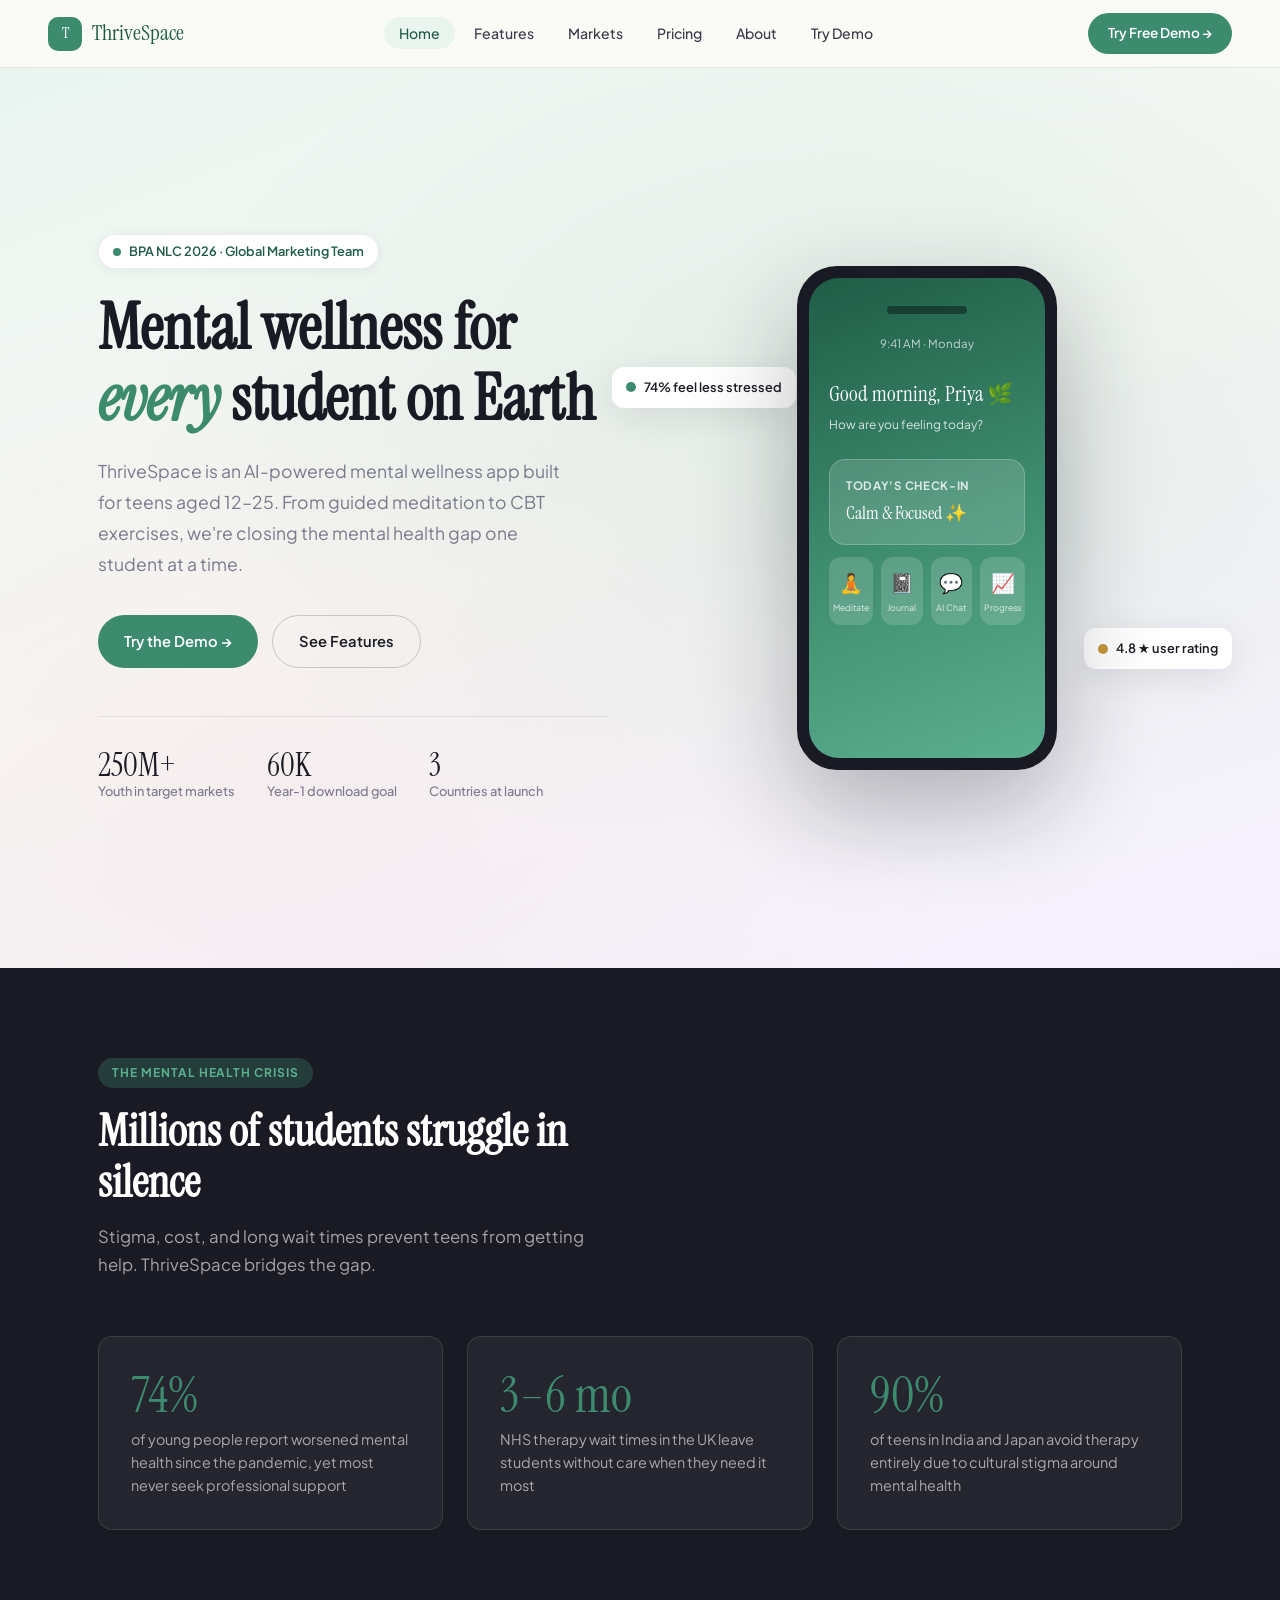
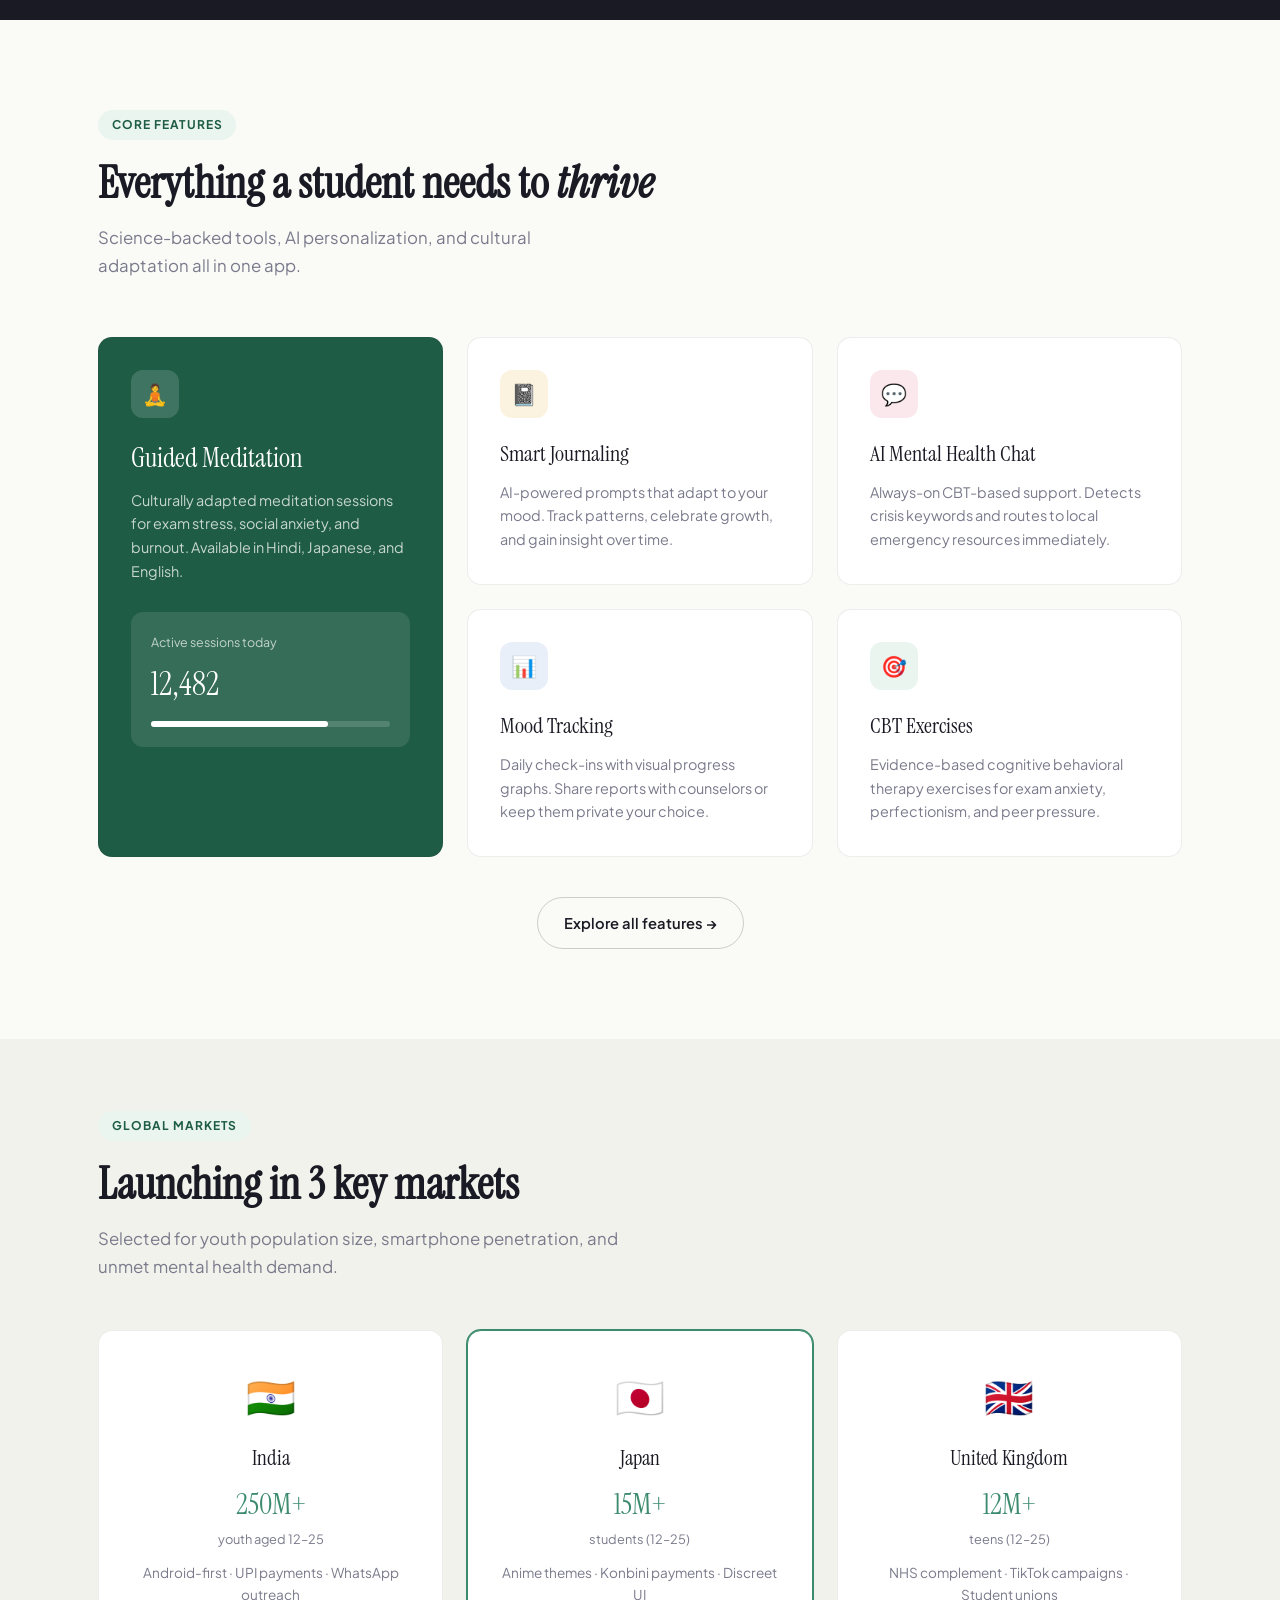
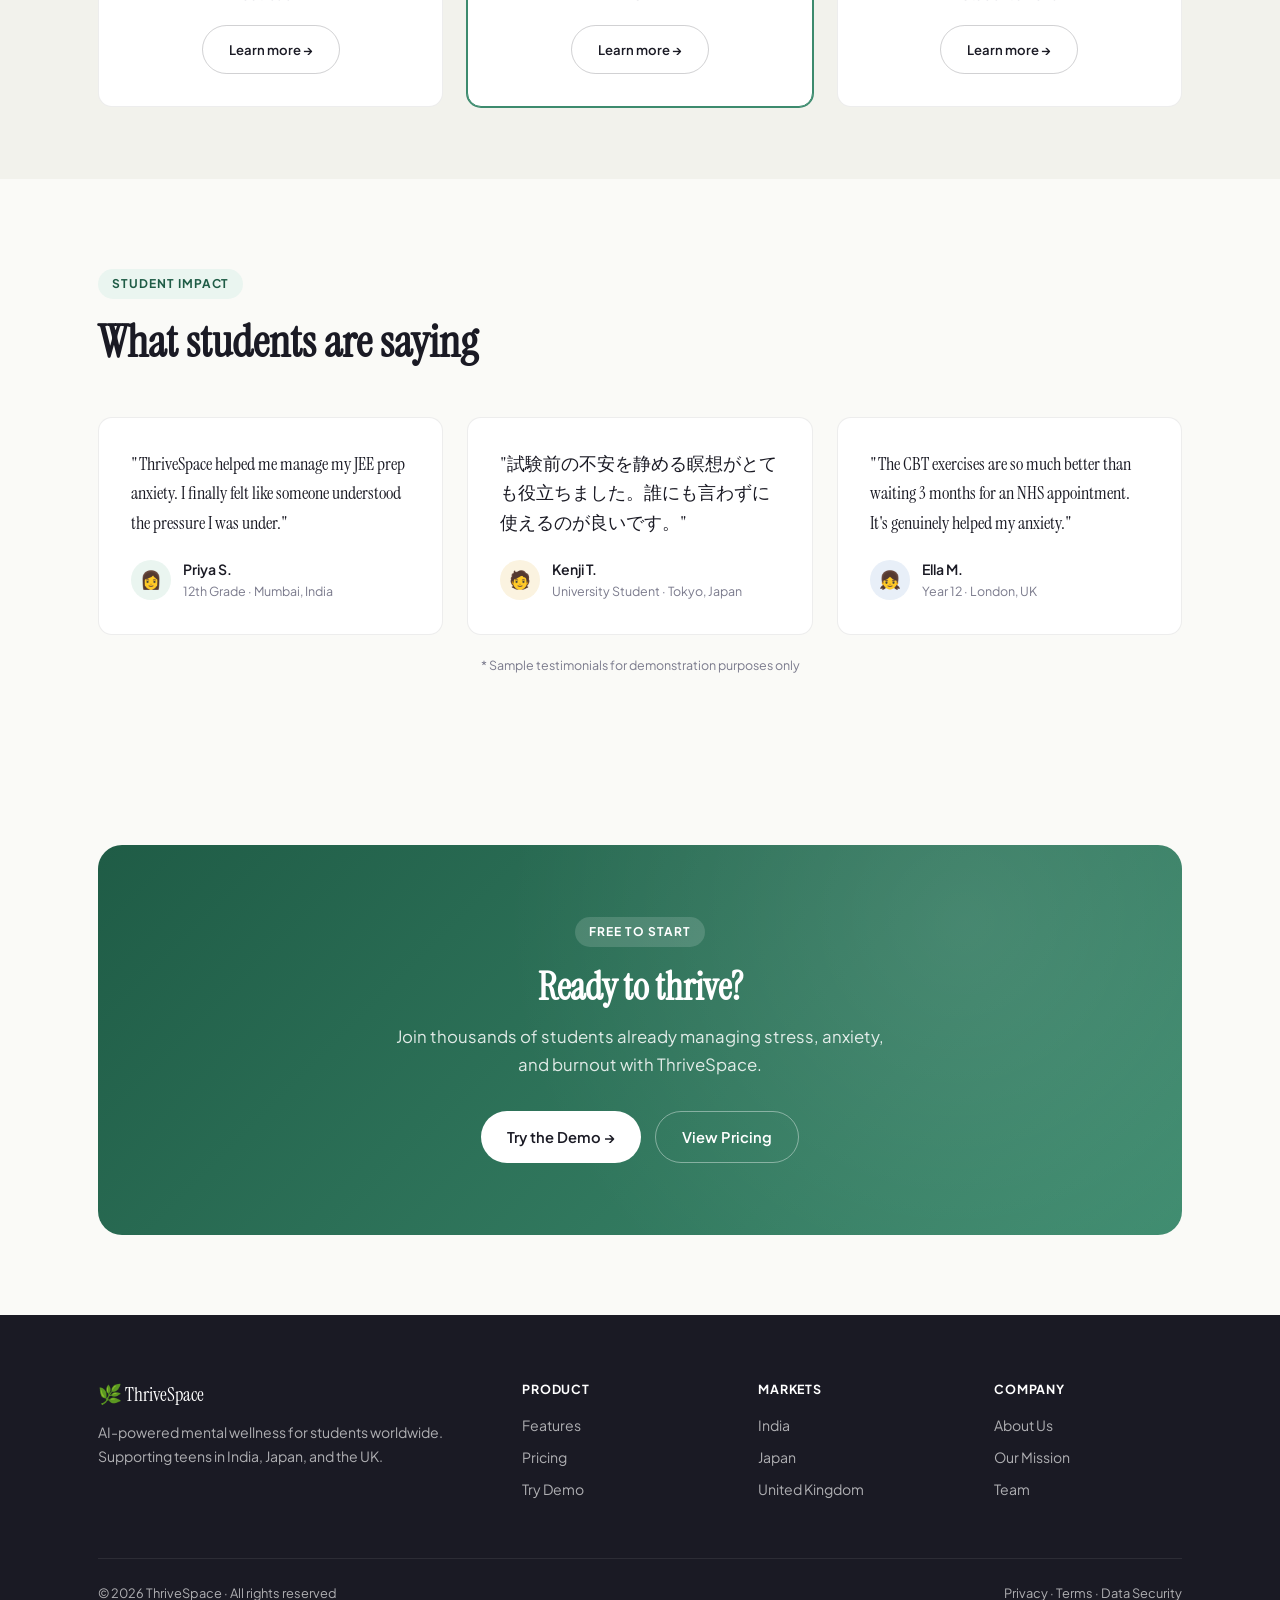
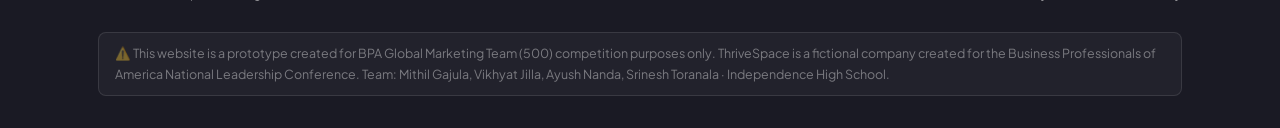
==== commit e7fd6313: "Update index.html" ====
--- a/index.html
+++ b/index.html
@@ -3,7 +3,7 @@
 <head>
   <meta charset="UTF-8" />
   <meta name="viewport" content="width=device-width, initial-scale=1.0" />
-  <title>ThriveSpace — Mental Wellness for Students Worldwide</title>
+  <title>ThriveSpace - Mental Wellness for Students Worldwide</title>
   <link rel="stylesheet" href="styles.css" />
   <style>
     /* HERO */
@@ -194,7 +194,7 @@
         <div>
           <div class="hero-tag fade-up"><span></span> BPA NLC 2026 · Global Marketing Team</div>
           <h1 class="fade-up-2">Mental wellness for <em>every</em> student on Earth</h1>
-          <p class="fade-up-3">ThriveSpace is an AI-powered mental wellness app built for teens aged 12–25. From guided meditation to CBT exercises, we're closing the mental health gap — one student at a time.</p>
+          <p class="fade-up-3">ThriveSpace is an AI-powered mental wellness app built for teens aged 12–25. From guided meditation to CBT exercises, we're closing the mental health gap one student at a time.</p>
           <div class="hero-btns fade-up-4">
             <a href="demo.html" class="btn btn-primary">Try the Demo →</a>
             <a href="features.html" class="btn btn-outline">See Features</a>
@@ -276,7 +276,7 @@
     <div class="container">
       <div class="eyebrow">Core Features</div>
       <h2 class="section-title">Everything a student needs to <em>thrive</em></h2>
-      <p class="section-sub" style="margin-bottom:56px;">Science-backed tools, AI personalization, and cultural adaptation — all in one app.</p>
+      <p class="section-sub" style="margin-bottom:56px;">Science-backed tools, AI personalization, and cultural adaptation all in one app.</p>
 
       <div style="display:grid;grid-template-columns:1fr 1fr 1fr;grid-template-rows:auto auto;gap:24px;">
         <div class="feat-card" style="grid-row:span 2;background:var(--green-dark);color:white;">
@@ -304,7 +304,7 @@
         <div class="feat-card">
           <div class="icon-box icon-blue">📊</div>
           <div class="feat-title">Mood Tracking</div>
-          <p>Daily check-ins with visual progress graphs. Share reports with counselors or keep them private — your choice.</p>
+          <p>Daily check-ins with visual progress graphs. Share reports with counselors or keep them private your choice.</p>
         </div>
         <div class="feat-card">
           <div class="icon-box icon-green">🎯</div>
--- a/styles.css
+++ b/styles.css
@@ -1,302 +1,217 @@
-<!DOCTYPE html>
-<html lang="en">
-<head>
-  <meta charset="UTF-8"/>
-  <meta name="viewport" content="width=device-width, initial-scale=1.0"/>
-  <title>Global Markets - ThriveSpace</title>
-  <link rel="stylesheet" href="styles.css"/>
-  <style>
-    .markets-hero { padding: 140px 48px 60px; max-width: 1200px; margin: 0 auto; position: relative; z-index: 1; }
-    .markets-hero h1 { font-size: clamp(2.4rem, 5vw, 3.8rem); font-weight: 800; margin-bottom: 20px; }
-    .markets-hero h1 em { color: var(--green-glow); font-style: italic; }
-    .markets-hero p { color: var(--text-muted); font-size: 1.05rem; max-width: 560px; line-height: 1.75; }
-    .market-jump-nav { display: flex; gap: 12px; padding: 0 48px; max-width: 1200px; margin: 0 auto 60px; flex-wrap: wrap; position: relative; z-index: 1; }
-    .market-jump-nav a { padding: 10px 20px; border-radius: var(--radius); background: var(--card-bg); color: var(--text-muted); font-weight: 600; font-size: 0.9rem; border: 1px solid var(--border); transition: all 0.2s; display: flex; align-items: center; gap: 8px; }
-    .market-jump-nav a:hover { background: rgba(46,204,74,0.1); color: var(--green-glow); border-color: var(--border-bright); }
-
-    /* MARKET SECTIONS */
-    .market-sec { padding: 80px 48px; max-width: 1200px; margin: 0 auto; position: relative; z-index: 1; }
-    .market-header { display: grid; grid-template-columns: 1fr 1fr; gap: 56px; align-items: start; margin-bottom: 52px; }
-    .market-flag-row { display: flex; align-items: center; gap: 16px; margin-bottom: 16px; }
-    .market-flag-big { font-size: 3.2rem; }
-    .market-header-text h2 { font-size: clamp(1.8rem, 4vw, 3rem); margin-bottom: 14px; }
-    .market-header-text p { font-size: 0.97rem; color: var(--text-muted); line-height: 1.8; margin-bottom: 14px; }
-    .market-stats { display: grid; grid-template-columns: 1fr 1fr; gap: 14px; }
-    .market-stat-card { background: var(--card-bg); border-radius: var(--radius); padding: 20px 22px; border: 1px solid var(--border); }
-    .market-stat-num { font-family: 'Syne', sans-serif; font-size: 2rem; font-weight: 800; line-height: 1; margin-bottom: 5px; }
-    .market-stat-label { font-size: 0.78rem; color: var(--text-muted); line-height: 1.5; }
-    .green-num { color: var(--green-glow); }
-    .orange-num { color: var(--orange); }
-
-    .market-strategies { display: grid; grid-template-columns: repeat(3,1fr); gap: 16px; }
-    .strategy-card { background: var(--card-bg); border-radius: var(--radius); padding: 24px; border: 1px solid var(--border); transition: transform 0.3s, border-color 0.3s; }
-    .strategy-card:hover { transform: translateY(-4px); border-color: var(--border-bright); }
-    .strategy-card h4 { font-size: 1rem; font-weight: 700; margin: 14px 0 8px; color: var(--white); }
-    .strategy-card p { font-size: 0.85rem; color: var(--text-muted); line-height: 1.65; }
-
-    .market-marketing-box { border-radius: var(--radius); padding: 32px; margin-top: 32px; }
-    .market-marketing-box h3 { font-size: 1.2rem; margin-bottom: 18px; }
-    .mmb-list { list-style: none; display: flex; flex-direction: column; gap: 10px; }
-    .mmb-list li { display: flex; align-items: flex-start; gap: 10px; font-size: 0.9rem; color: rgba(255,255,255,0.75); line-height: 1.5; }
-    .mmb-bullet { color: var(--green-glow); flex-shrink: 0; font-weight: 700; }
-
-    .india-box { background: rgba(249,115,22,0.07); border: 1px solid rgba(249,115,22,0.2); }
-    .japan-box { background: rgba(46,204,74,0.07); border: 1px solid rgba(46,204,74,0.2); }
-    .uk-box { background: rgba(100,150,255,0.07); border: 1px solid rgba(100,150,255,0.2); }
-
-    .market-divider { height: 1px; background: linear-gradient(90deg, transparent, var(--border-bright), transparent); max-width: 1200px; margin: 0 auto; }
-
-    /* COMPARISON TABLE */
-    .compare-wrap { max-width: 1200px; margin: 0 auto; padding: 80px 48px; position: relative; z-index: 1; }
-    .compare-table { width: 100%; border-collapse: collapse; font-size: 0.88rem; }
-    .compare-table th { background: var(--green-800); color: var(--white); padding: 14px 18px; text-align: left; font-weight: 600; font-size: 0.82rem; border-bottom: 1px solid var(--border-bright); }
-    .compare-table th:first-child { border-radius: var(--radius-sm) 0 0 0; }
-    .compare-table th:last-child { border-radius: 0 var(--radius-sm) 0 0; }
-    .compare-table td { padding: 12px 18px; border-bottom: 1px solid var(--border); color: rgba(255,255,255,0.7); }
-    .compare-table tr:hover td { background: var(--card-bg); }
-    .compare-table td.ts { color: var(--green-glow); font-weight: 700; }
-    .cy { color: var(--green-glow); font-weight: 700; }
-    .cn { color: rgba(255,255,255,0.2); }
-    .cp { color: var(--orange); }
-
-    @media (max-width: 900px) {
-      .markets-hero { padding: 100px 20px 40px; }
-      .market-jump-nav { padding: 0 20px; }
-      .market-sec { padding: 50px 20px; }
-      .market-header { grid-template-columns: 1fr; gap: 32px; }
-      .market-stats { grid-template-columns: 1fr 1fr; }
-      .market-strategies { grid-template-columns: 1fr; }
-      .compare-wrap { padding: 50px 20px; }
-    }
-  </style>
-</head>
-<body>
-
-<nav>
-  <a href="index.html" class="nav-logo"><div class="nav-logo-icon">🌿</div>Thrive<span>Space</span></a>
-  <ul class="nav-links">
-    <li><a href="index.html">Home</a></li>
-    <li><a href="features.html">Features</a></li>
-    <li><a href="markets.html" class="active">Markets</a></li>
-    <li><a href="pricing.html">Pricing</a></li>
-    <li><a href="about.html">About</a></li>
-    <li><a href="demo.html" class="nav-cta">Try Demo</a></li>
-  </ul>
-</nav>
-
-<div class="markets-hero animate-fade-up">
-  <div class="orb orb-green" style="width:400px;height:400px;top:-60px;right:-60px;opacity:0.4;"></div>
-  <div class="section-tag">Global expansion</div>
-  <h1>Three markets.<br>One <em>mission</em>.</h1>
-  <p style="margin-top:16px;">Each country was selected based on youth population size, smartphone penetration, mental health demand, and the gap between need and existing support.</p>
-</div>
-
-<div class="market-jump-nav">
-  <a href="#india">🇮🇳 India</a>
-  <a href="#japan">🇯🇵 Japan</a>
-  <a href="#uk">🇬🇧 United Kingdom</a>
-</div>
-
-<!-- INDIA -->
-<div id="india"></div>
-<section class="market-sec scroll-reveal">
-  <div class="market-header">
-    <div class="market-header-text">
-      <div class="market-flag-row">
-        <span class="market-flag-big">🇮🇳</span>
-        <h2>India</h2>
-      </div>
-      <div class="section-tag section-tag-orange">Highest youth population</div>
-      <p style="margin-top:14px;">India is home to over 250 million young people aged 12-25, the world's largest youth cohort. With grueling entrance exams like JEE and NEET, intense academic competition, and deep cultural stigma around mental health, millions of students suffer in silence.</p>
-      <p>ThriveSpace offers a private, affordable, culturally sensitive digital alternative that students can use without fear of judgment or family shame.</p>
-    </div>
-    <div class="market-stats">
-      <div class="market-stat-card">
-        <div class="market-stat-num orange-num">250M+</div>
-        <div class="market-stat-label">Youth aged 12-25 in India</div>
-      </div>
-      <div class="market-stat-card">
-        <div class="market-stat-num orange-num">800M+</div>
-        <div class="market-stat-label">Smartphone users (and growing)</div>
-      </div>
-      <div class="market-stat-card">
-        <div class="market-stat-num orange-num">1.5c</div>
-        <div class="market-stat-label">Average cost per GB of mobile data</div>
-      </div>
-      <div class="market-stat-card">
-        <div class="market-stat-num orange-num">&lt;1%</div>
-        <div class="market-stat-label">Of GDP spent on mental health</div>
-      </div>
-    </div>
-  </div>
-  <div class="market-strategies">
-    <div class="strategy-card"><div class="icon-circle icon-orange">📱</div><h4>Android-First Platform</h4><p>90%+ of Indian smartphone users are on Android. UI optimized for mid-range devices with efficient data usage and offline mode.</p></div>
-    <div class="strategy-card"><div class="icon-circle icon-orange">💬</div><h4>WhatsApp Integration</h4><p>Students share wellness tips and app links through WhatsApp student groups, India's dominant social layer for peer communication.</p></div>
-    <div class="strategy-card"><div class="icon-circle icon-orange">💳</div><h4>UPI Payments</h4><p>Seamless premium upgrades via UPI, the dominant payment standard in India, familiar to younger students through family accounts.</p></div>
-    <div class="strategy-card"><div class="icon-circle icon-orange">🗣️</div><h4>Hindi and English Content</h4><p>Full bilingual support. Meditation narrations, journaling prompts, and AI coaching all available in Hindi and English.</p></div>
-    <div class="strategy-card"><div class="icon-circle icon-orange">📚</div><h4>Exam-Focused Content</h4><p>Dedicated modules for JEE, NEET, UPSC, and board exam stress. Content addresses India's specific competitive academic calendar.</p></div>
-    <div class="strategy-card"><div class="icon-circle icon-orange">🤝</div><h4>Family-Friendly Framing</h4><p>Wellness framed around "being your best for family and community," aligning with collectivist values rather than purely individualistic self-help language.</p></div>
-  </div>
-  <div class="market-marketing-box india-box">
-    <h3>India Marketing Strategy</h3>
-    <ul class="mmb-list">
-      <li><span class="mmb-bullet">*</span> TikTok and Instagram Reels campaigns with student creators (micro-influencers 10K to 100K followers)</li>
-      <li><span class="mmb-bullet">*</span> Partnerships with JEE/NEET coaching centers (FIITJEE, Allen, Byju's) to offer ThriveSpace as a student benefit</li>
-      <li><span class="mmb-bullet">*</span> University NCC/NSS campus ambassador programs in top 50 Indian universities</li>
-      <li><span class="mmb-bullet">*</span> Referral rewards: invite a friend, both get 1 month premium free</li>
-      <li><span class="mmb-bullet">*</span> Introductory pricing adjusted for purchasing power (INR 299/month, INR 2,499/year)</li>
-    </ul>
-  </div>
-</section>
-
-<div class="market-divider"></div>
-
-<!-- JAPAN -->
-<div id="japan"></div>
-<section class="market-sec scroll-reveal">
-  <div class="market-header">
-    <div class="market-header-text">
-      <div class="market-flag-row">
-        <span class="market-flag-big">🇯🇵</span>
-        <h2>Japan</h2>
-      </div>
-      <div class="section-tag">High tech adoption</div>
-      <p style="margin-top:14px;">Japanese youth face a uniquely complex combination of pressures: intense academic competition (juken), social isolation, and a deeply entrenched cultural stigma around mental illness. Many students feel that seeking help is a sign of weakness that brings shame to their family.</p>
-      <p>ThriveSpace offers discreet, culturally aligned support that respects Japanese values of harmony, effort, and mindfulness while providing genuine clinical value.</p>
-    </div>
-    <div class="market-stats">
-      <div class="market-stat-card">
-        <div class="market-stat-num green-num">17M+</div>
-        <div class="market-stat-label">Students aged 12-25 in Japan</div>
-      </div>
-      <div class="market-stat-card">
-        <div class="market-stat-num green-num">94%</div>
-        <div class="market-stat-label">Smartphone penetration rate</div>
-      </div>
-      <div class="market-stat-card">
-        <div class="market-stat-num green-num">3x</div>
-        <div class="market-stat-label">Higher suicide risk for students vs. general population</div>
-      </div>
-      <div class="market-stat-card">
-        <div class="market-stat-num green-num">+40%</div>
-        <div class="market-stat-label">Rise in youth depression post-pandemic</div>
-      </div>
-    </div>
-  </div>
-  <div class="market-strategies">
-    <div class="strategy-card"><div class="icon-circle icon-green">🎨</div><h4>Anime-Inspired UI</h4><p>Soft, anime-style visual themes that resonate with Japanese youth culture. Comforting character companions and familiar visual language.</p></div>
-    <div class="strategy-card"><div class="icon-circle icon-green">🔕</div><h4>Discreet Branding</h4><p>The app icon and notifications are designed to not signal "mental health app," reducing stigma barriers for reluctant students.</p></div>
-    <div class="strategy-card"><div class="icon-circle icon-green">⛩️</div><h4>Mindfulness and Harmony</h4><p>Sessions grounded in Japanese mindfulness traditions: concepts of harmony (wa) and mindful reflection aligned with Zen philosophy.</p></div>
-    <div class="strategy-card"><div class="icon-circle icon-green">📲</div><h4>LINE Integration</h4><p>Reminders, streaks, and friend sharing via LINE, Japan's dominant messaging platform with 90 million monthly users.</p></div>
-    <div class="strategy-card"><div class="icon-circle icon-green">🏪</div><h4>Konbini Payments</h4><p>Premium subscriptions payable at Family Mart, Lawson, and 7-Eleven. Cash-based payment removes credit card barriers for students.</p></div>
-    <div class="strategy-card"><div class="icon-circle icon-green">🌸</div><h4>Japanese Language First</h4><p>Full localization by native-speaking content specialists. Cultural metaphors, respectful keigo registers, and student-appropriate language.</p></div>
-  </div>
-  <div class="market-marketing-box japan-box">
-    <h3>Japan Marketing Strategy</h3>
-    <ul class="mmb-list">
-      <li><span class="mmb-bullet">*</span> YouTube partnerships with student study vloggers (Studygrammers and Studytube community)</li>
-      <li><span class="mmb-bullet">*</span> Partnerships with juku (cram school) networks across Tokyo, Osaka, and Fukuoka</li>
-      <li><span class="mmb-bullet">*</span> Collaboration with school counseling offices to promote as a supplement to existing support</li>
-      <li><span class="mmb-bullet">*</span> Soft marketing: position as a "productivity and focus app" rather than "mental health app"</li>
-      <li><span class="mmb-bullet">*</span> Introductory pricing: JPY 800/month, JPY 7,800/year</li>
-    </ul>
-  </div>
-</section>
-
-<div class="market-divider"></div>
-
-<!-- UK -->
-<div id="uk"></div>
-<section class="market-sec scroll-reveal">
-  <div class="market-header">
-    <div class="market-header-text">
-      <div class="market-flag-row">
-        <span class="market-flag-big">🇬🇧</span>
-        <h2>United Kingdom</h2>
-      </div>
-      <div class="section-tag section-tag-orange">NHS gap opportunity</div>
-      <p style="margin-top:14px;">The UK has strong awareness of mental health but a chronic access problem. NHS CAMHS and counseling services face 3-6 month wait times for young people in crisis. Students know they need help but cannot get it quickly enough.</p>
-      <p>ThriveSpace fills this gap as an evidence-aligned, immediate support tool that complements, not competes with, NHS care.</p>
-    </div>
-    <div class="market-stats">
-      <div class="market-stat-card">
-        <div class="market-stat-num orange-num">12M+</div>
-        <div class="market-stat-label">Students aged 12-25 in the UK</div>
-      </div>
-      <div class="market-stat-card">
-        <div class="market-stat-num orange-num">6 mo</div>
-        <div class="market-stat-label">Average NHS counseling wait time</div>
-      </div>
-      <div class="market-stat-card">
-        <div class="market-stat-num orange-num">1 in 6</div>
-        <div class="market-stat-label">UK children have a mental health disorder</div>
-      </div>
-      <div class="market-stat-card">
-        <div class="market-stat-num orange-num">96%</div>
-        <div class="market-stat-label">UK teens own a smartphone</div>
-      </div>
-    </div>
-  </div>
-  <div class="market-strategies">
-    <div class="strategy-card"><div class="icon-circle icon-orange">🏥</div><h4>NHS-Complementary Positioning</h4><p>Positioned as a bridge for students on NHS waiting lists. Partnerships with school nurses, CAMHS referral pathways, and GP practices.</p></div>
-    <div class="strategy-card"><div class="icon-circle icon-orange">🎓</div><h4>University Partnerships</h4><p>Partnerships with University mental health teams and Student Unions at Russell Group and post-92 universities nationwide.</p></div>
-    <div class="strategy-card"><div class="icon-circle icon-orange">📞</div><h4>UK Crisis Resources Built-In</h4><p>Samaritans, MIND, Shout, and PAPYRUS numbers are always one tap away in the app for all UK users. Fully GDPR compliant.</p></div>
-    <div class="strategy-card"><div class="icon-circle icon-orange">🧪</div><h4>CBT-IAPT Alignment</h4><p>CBT exercises structured to align with NHS IAPT methodology, making ThriveSpace clinically credible to UK practitioners.</p></div>
-    <div class="strategy-card"><div class="icon-circle icon-orange">📰</div><h4>British English Throughout</h4><p>No US spellings or idioms. Content addresses A-levels, GCSEs, and UK university application stress specifically.</p></div>
-    <div class="strategy-card"><div class="icon-circle icon-orange">🎯</div><h4>UK TikTok Student Community</h4><p>Investment in UK StudentTok and StudyTok communities. Partnerships with UK student creators and university student media.</p></div>
-  </div>
-  <div class="market-marketing-box uk-box">
-    <h3>UK Marketing Strategy</h3>
-    <ul class="mmb-list">
-      <li><span class="mmb-bullet">*</span> Student Union partnerships at 50+ universities including UCL, Manchester, Edinburgh, and Bristol</li>
-      <li><span class="mmb-bullet">*</span> NHS-endorsed positioning: working with GP practices to list ThriveSpace in CAMHS waiting list packs</li>
-      <li><span class="mmb-bullet">*</span> Partnerships with UK mental health charities: Young Minds, MIND, and Place2Be</li>
-      <li><span class="mmb-bullet">*</span> UK pricing: GBP 5.99/month, GBP 59.99/year (adjusted for student loan budget realities)</li>
-    </ul>
-  </div>
-</section>
-
-<!-- COMPARISON TABLE -->
-<div class="compare-wrap scroll-reveal">
-  <div class="section-tag">Competitive analysis</div>
-  <h2 class="section-title" style="margin-bottom:32px;">How ThriveSpace compares.</h2>
-  <table class="compare-table">
-    <thead>
-      <tr>
-        <th>Feature</th>
-        <th>ThriveSpace</th>
-        <th>Calm</th>
-        <th>Headspace</th>
-        <th>BetterHelp</th>
-        <th>Wysa</th>
-      </tr>
-    </thead>
-    <tbody>
-      <tr><td>Student-specific focus</td><td class="ts">Yes</td><td><span class="cn">No</span></td><td><span class="cn">No</span></td><td><span class="cn">No</span></td><td><span class="cp">Partial</span></td></tr>
-      <tr><td>Cultural localization (3 markets)</td><td class="ts">Yes</td><td><span class="cn">No</span></td><td><span class="cp">Partial</span></td><td><span class="cn">No</span></td><td><span class="cn">No</span></td></tr>
-      <tr><td>Price per month</td><td class="ts">$7.99</td><td>$14.99</td><td>$12.99</td><td>$60-$100</td><td>$29.99</td></tr>
-      <tr><td>Free tier with real features</td><td class="ts">Yes</td><td><span class="cp">Partial</span></td><td><span class="cp">Partial</span></td><td><span class="cn">No</span></td><td><span class="cy">Yes</span></td></tr>
-      <tr><td>AI wellness coach</td><td class="ts">Yes</td><td><span class="cn">No</span></td><td><span class="cn">No</span></td><td><span class="cn">No</span></td><td><span class="cy">Yes</span></td></tr>
-      <tr><td>CBT exercises</td><td class="ts">Yes</td><td><span class="cn">No</span></td><td><span class="cp">Partial</span></td><td><span class="cy">Yes</span></td><td><span class="cy">Yes</span></td></tr>
-      <tr><td>Supplement positioning (not replacement)</td><td class="ts">Yes</td><td><span class="cy">Yes</span></td><td><span class="cy">Yes</span></td><td><span class="cn">No</span></td><td><span class="cy">Yes</span></td></tr>
-    </tbody>
-  </table>
-</div>
-
-<footer>
-  <div class="footer-inner">
-    <div>
-      <div class="footer-brand"><div class="footer-brand-icon">🌿</div>ThriveSpace</div>
-      <p class="footer-desc">AI-powered mental wellness for students aged 12-25.</p>
-    </div>
-    <div class="footer-col"><h5>Product</h5><a href="features.html">Features</a><a href="pricing.html">Pricing</a><a href="demo.html">Demo</a></div>
-    <div class="footer-col"><h5>Markets</h5><a href="#india">India</a><a href="#japan">Japan</a><a href="#uk">United Kingdom</a></div>
-    <div class="footer-col"><h5>Company</h5><a href="about.html">About</a><a href="about.html#team">Team</a></div>
-  </div>
-  <div class="footer-disclaimer">BPA COMPETITION DISCLAIMER: ThriveSpace is a fictional company created for the BPA Global Marketing Team competition. Independence High School, BPA NLC 2026.</div>
-  <div class="footer-bottom"><span>2026 ThriveSpace (BPA Demo)</span><span>Independence High School - BPA Global Marketing Team</span></div>
-</footer>
-
-<script src="nav.js"></script>
-</body>
-</html>
+@import url('https://fonts.googleapis.com/css2?family=Plus+Jakarta+Sans:wght@300;400;500;600;700;800&family=Instrument+Serif:ital@0;1&display=swap');
+
+:root {
+  --green: #3D8B6E;
+  --green-light: #5BAF8E;
+  --green-pale: #EAF5F0;
+  --green-dark: #1F5C46;
+  --cream: #FAFAF7;
+  --cream-2: #F2F2EC;
+  --charcoal: #1A1A24;
+  --charcoal-mid: #3A3A4A;
+  --muted: #7A7A8C;
+  --white: #FFFFFF;
+  --gold: #C4973A;
+  --rose: #C4566A;
+  --blue: #4A7AB5;
+  --border: rgba(26,26,36,0.08);
+  --shadow-sm: 0 2px 12px rgba(26,26,36,0.06);
+  --shadow-md: 0 8px 36px rgba(26,26,36,0.10);
+  --shadow-lg: 0 24px 72px rgba(26,26,36,0.14);
+  --r: 14px;
+  --r-lg: 24px;
+}
+
+*, *::before, *::after { box-sizing: border-box; margin: 0; padding: 0; }
+html { scroll-behavior: smooth; }
+body {
+  font-family: 'Plus Jakarta Sans', sans-serif;
+  background: var(--cream);
+  color: var(--charcoal);
+  line-height: 1.65;
+  -webkit-font-smoothing: antialiased;
+}
+h1,h2,h3,h4 { font-family: 'Instrument Serif', serif; line-height: 1.15; }
+a { color: inherit; text-decoration: none; }
+img { max-width: 100%; display: block; }
+
+/* NAV */
+nav {
+  position: fixed; top: 0; left: 0; right: 0; z-index: 200;
+  display: flex; align-items: center; justify-content: space-between;
+  padding: 0 48px; height: 68px;
+  background: rgba(250,250,247,0.92);
+  backdrop-filter: blur(16px);
+  border-bottom: 1px solid var(--border);
+}
+.nav-logo {
+  display: flex; align-items: center; gap: 10px;
+  font-family: 'Instrument Serif', serif;
+  font-size: 1.35rem; color: var(--green-dark);
+}
+.nav-logo-mark {
+  width: 34px; height: 34px; background: var(--green);
+  border-radius: 10px; display: flex; align-items: center; justify-content: center;
+  color: white; font-size: 1rem; font-family: 'Instrument Serif', serif;
+}
+.nav-links { display: flex; align-items: center; gap: 4px; list-style: none; }
+.nav-links a {
+  padding: 7px 15px; border-radius: 100px;
+  font-size: 0.88rem; font-weight: 500; color: var(--charcoal-mid);
+  transition: all 0.2s;
+}
+.nav-links a:hover, .nav-links a.active { background: var(--green-pale); color: var(--green-dark); }
+.nav-cta {
+  background: var(--green) !important; color: white !important;
+  padding: 8px 20px; border-radius: 100px;
+  font-weight: 600; font-size: 0.88rem; transition: all 0.2s !important;
+}
+.nav-cta:hover { background: var(--green-dark) !important; transform: translateY(-1px); }
+
+/* LAYOUT */
+.page-wrap { padding-top: 68px; }
+.container { max-width: 1180px; margin: 0 auto; padding: 0 48px; }
+.section { padding: 90px 0; }
+.section-sm { padding: 60px 0; }
+
+/* TYPOGRAPHY */
+.eyebrow {
+  display: inline-flex; align-items: center; gap: 8px;
+  background: var(--green-pale); color: var(--green-dark);
+  padding: 5px 14px; border-radius: 100px;
+  font-size: 0.75rem; font-weight: 700;
+  letter-spacing: 0.08em; text-transform: uppercase;
+  margin-bottom: 18px;
+}
+.section-title { font-size: clamp(2rem, 3.5vw, 2.9rem); margin-bottom: 14px; }
+.section-sub { font-size: 1.05rem; color: var(--muted); max-width: 520px; line-height: 1.7; }
+
+/* CARDS */
+.card {
+  background: var(--white); border-radius: var(--r);
+  border: 1px solid var(--border); box-shadow: var(--shadow-sm);
+  transition: transform 0.3s, box-shadow 0.3s;
+}
+.card:hover { transform: translateY(-4px); box-shadow: var(--shadow-md); }
+.card-pad { padding: 32px; }
+
+/* GRIDS */
+.g2 { display: grid; grid-template-columns: 1fr 1fr; gap: 24px; }
+.g3 { display: grid; grid-template-columns: repeat(3, 1fr); gap: 24px; }
+.g4 { display: grid; grid-template-columns: repeat(4, 1fr); gap: 20px; }
+
+/* BUTTONS */
+.btn {
+  display: inline-flex; align-items: center; gap: 8px;
+  padding: 13px 26px; border-radius: 100px;
+  font-family: 'Plus Jakarta Sans', sans-serif;
+  font-weight: 600; font-size: 0.92rem;
+  cursor: pointer; border: none;
+  transition: transform 0.2s, box-shadow 0.2s, background 0.2s;
+}
+.btn:hover { transform: translateY(-2px); box-shadow: var(--shadow-md); }
+.btn-primary { background: var(--green); color: white; }
+.btn-primary:hover { background: var(--green-dark); }
+.btn-dark { background: var(--charcoal); color: white; }
+.btn-outline { background: transparent; color: var(--charcoal); border: 1.5px solid rgba(26,26,36,0.2); }
+.btn-outline:hover { border-color: var(--green); color: var(--green); }
+.btn-white { background: white; color: var(--charcoal); }
+
+/* BADGES */
+.badge {
+  display: inline-flex; align-items: center;
+  padding: 4px 11px; border-radius: 100px;
+  font-size: 0.75rem; font-weight: 700;
+}
+.badge-green { background: var(--green-pale); color: var(--green-dark); }
+.badge-gold { background: #FBF3E0; color: var(--gold); }
+.badge-rose { background: #FBE8EC; color: var(--rose); }
+.badge-blue { background: #E8EFF8; color: var(--blue); }
+
+/* ICON BOXES */
+.icon-box {
+  width: 48px; height: 48px; border-radius: 12px;
+  display: flex; align-items: center; justify-content: center;
+  font-size: 1.3rem; margin-bottom: 18px;
+}
+.icon-green { background: var(--green-pale); }
+.icon-gold { background: #FBF3E0; }
+.icon-rose { background: #FBE8EC; }
+.icon-blue { background: #E8EFF8; }
+
+/* STAT */
+.stat-num {
+  font-family: 'Instrument Serif', serif;
+  font-size: 2.8rem; color: var(--green);
+  line-height: 1; margin-bottom: 4px;
+}
+.stat-label { font-size: 0.85rem; color: var(--muted); font-weight: 500; }
+
+/* FOOTER */
+footer {
+  background: var(--charcoal); color: rgba(255,255,255,0.65);
+  padding: 64px 0 32px; margin-top: 80px;
+}
+.footer-grid {
+  display: grid; grid-template-columns: 2fr 1fr 1fr 1fr;
+  gap: 48px; margin-bottom: 48px;
+}
+.footer-brand { font-family: 'Instrument Serif', serif; font-size: 1.2rem; color: white; margin-bottom: 10px; }
+.footer-desc { font-size: 0.88rem; line-height: 1.7; }
+.footer-col h5 {
+  font-family: 'Plus Jakarta Sans', sans-serif;
+  font-size: 0.78rem; font-weight: 700;
+  letter-spacing: 0.07em; text-transform: uppercase;
+  color: white; margin-bottom: 14px;
+}
+.footer-col a { display: block; font-size: 0.88rem; margin-bottom: 9px; transition: color 0.2s; }
+.footer-col a:hover { color: var(--green-light); }
+.footer-bottom {
+  padding-top: 24px; border-top: 1px solid rgba(255,255,255,0.08);
+  display: flex; justify-content: space-between; align-items: center;
+  font-size: 0.8rem;
+}
+.footer-disclaimer {
+  background: rgba(255,255,255,0.04); border: 1px solid rgba(255,255,255,0.1);
+  border-radius: 8px; padding: 10px 16px;
+  font-size: 0.78rem; color: rgba(255,255,255,0.4);
+  margin-top: 28px;
+}
+
+/* DIVIDER */
+.divider { height: 1px; background: var(--border); }
+
+/* ANIMATIONS */
+@keyframes fadeUp {
+  from { opacity: 0; transform: translateY(24px); }
+  to { opacity: 1; transform: translateY(0); }
+}
+@keyframes fadeIn { from { opacity: 0; } to { opacity: 1; } }
+@keyframes float {
+  0%,100% { transform: translateY(0); }
+  50% { transform: translateY(-10px); }
+}
+@keyframes shimmer {
+  0% { background-position: -200% 0; }
+  100% { background-position: 200% 0; }
+}
+
+.fade-up { animation: fadeUp 0.7s ease both; }
+.fade-up-2 { animation: fadeUp 0.7s 0.12s ease both; }
+.fade-up-3 { animation: fadeUp 0.7s 0.24s ease both; }
+.fade-up-4 { animation: fadeUp 0.7s 0.36s ease both; }
+.fade-in { animation: fadeIn 0.7s ease both; }
+.float { animation: float 5s ease-in-out infinite; }
+
+/* RESPONSIVE */
+@media (max-width: 900px) {
+  nav { padding: 0 20px; }
+  .nav-links { display: none; }
+  .container { padding: 0 20px; }
+  .g2, .g3, .g4 { grid-template-columns: 1fr; }
+  .footer-grid { grid-template-columns: 1fr 1fr; gap: 28px; }
+}
+@media (max-width: 600px) {
+  .footer-grid { grid-template-columns: 1fr; }
+  .footer-bottom { flex-direction: column; gap: 8px; text-align: center; }
+}
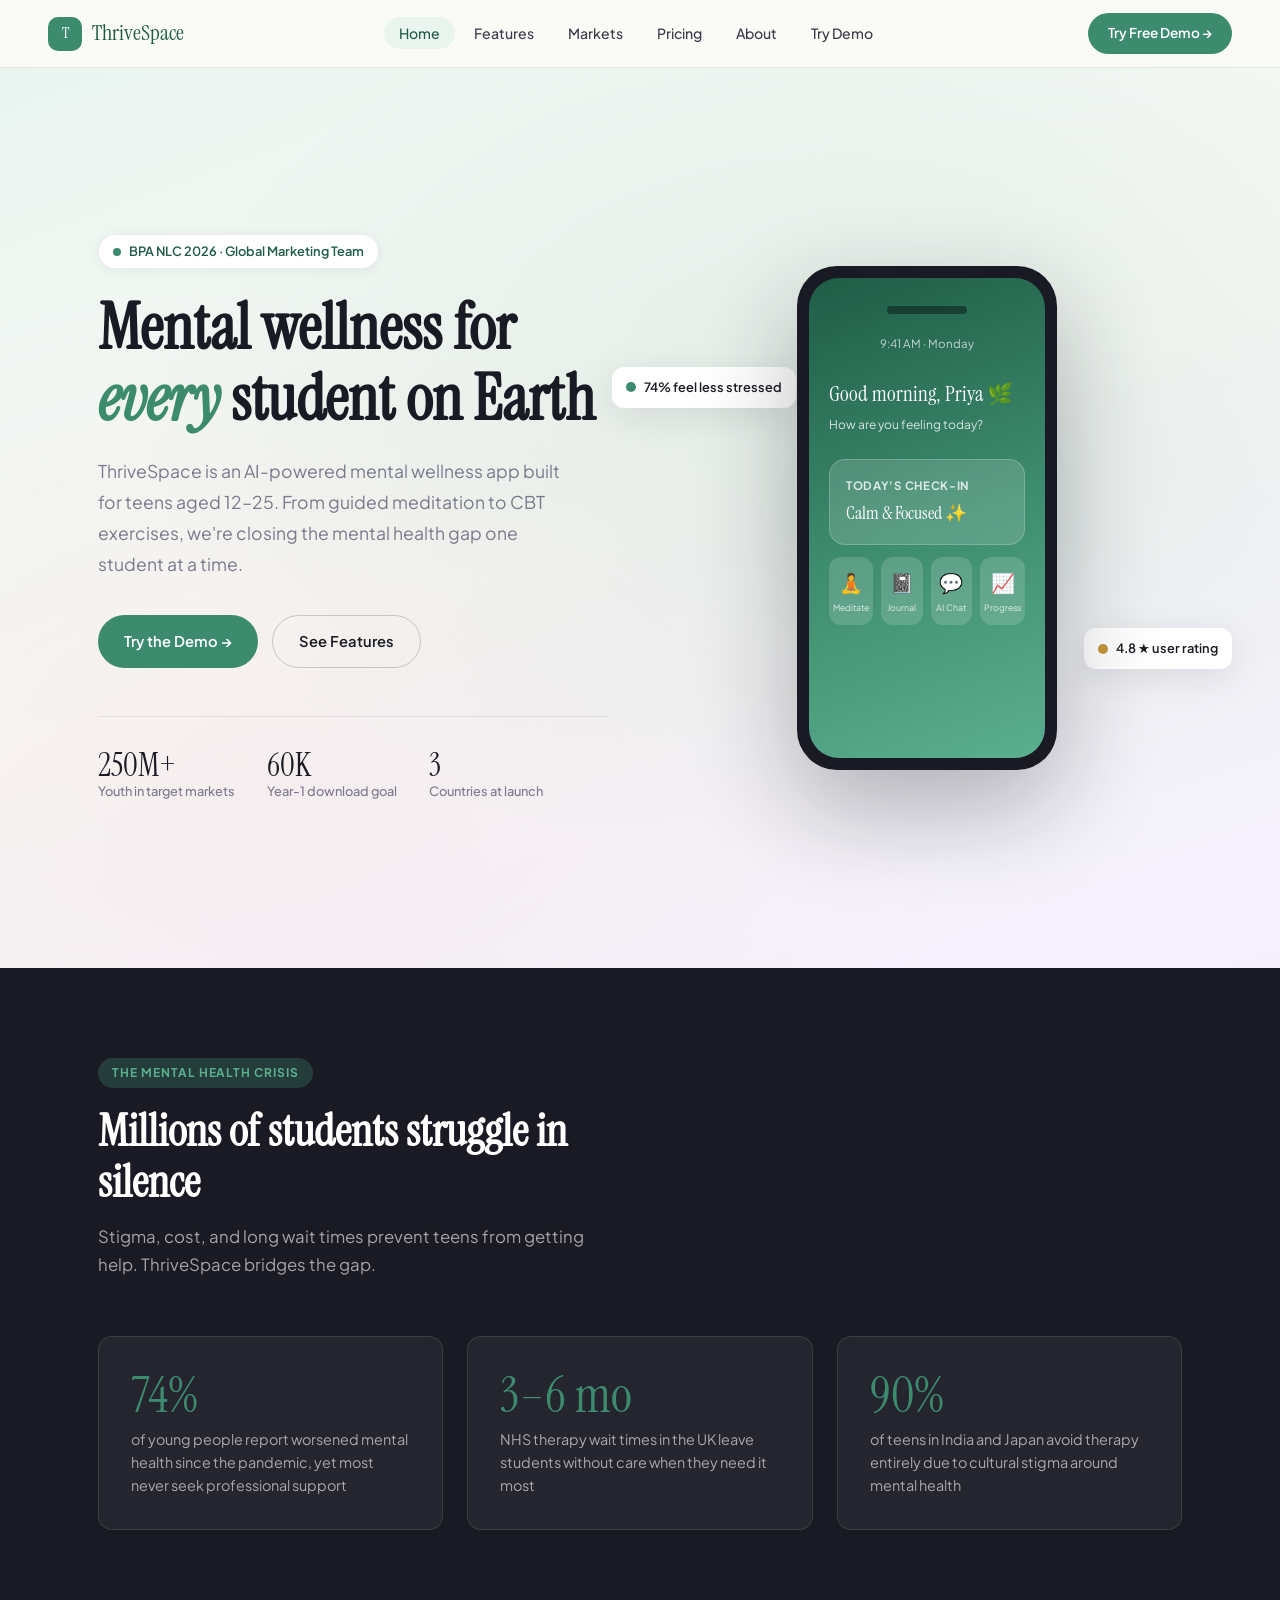
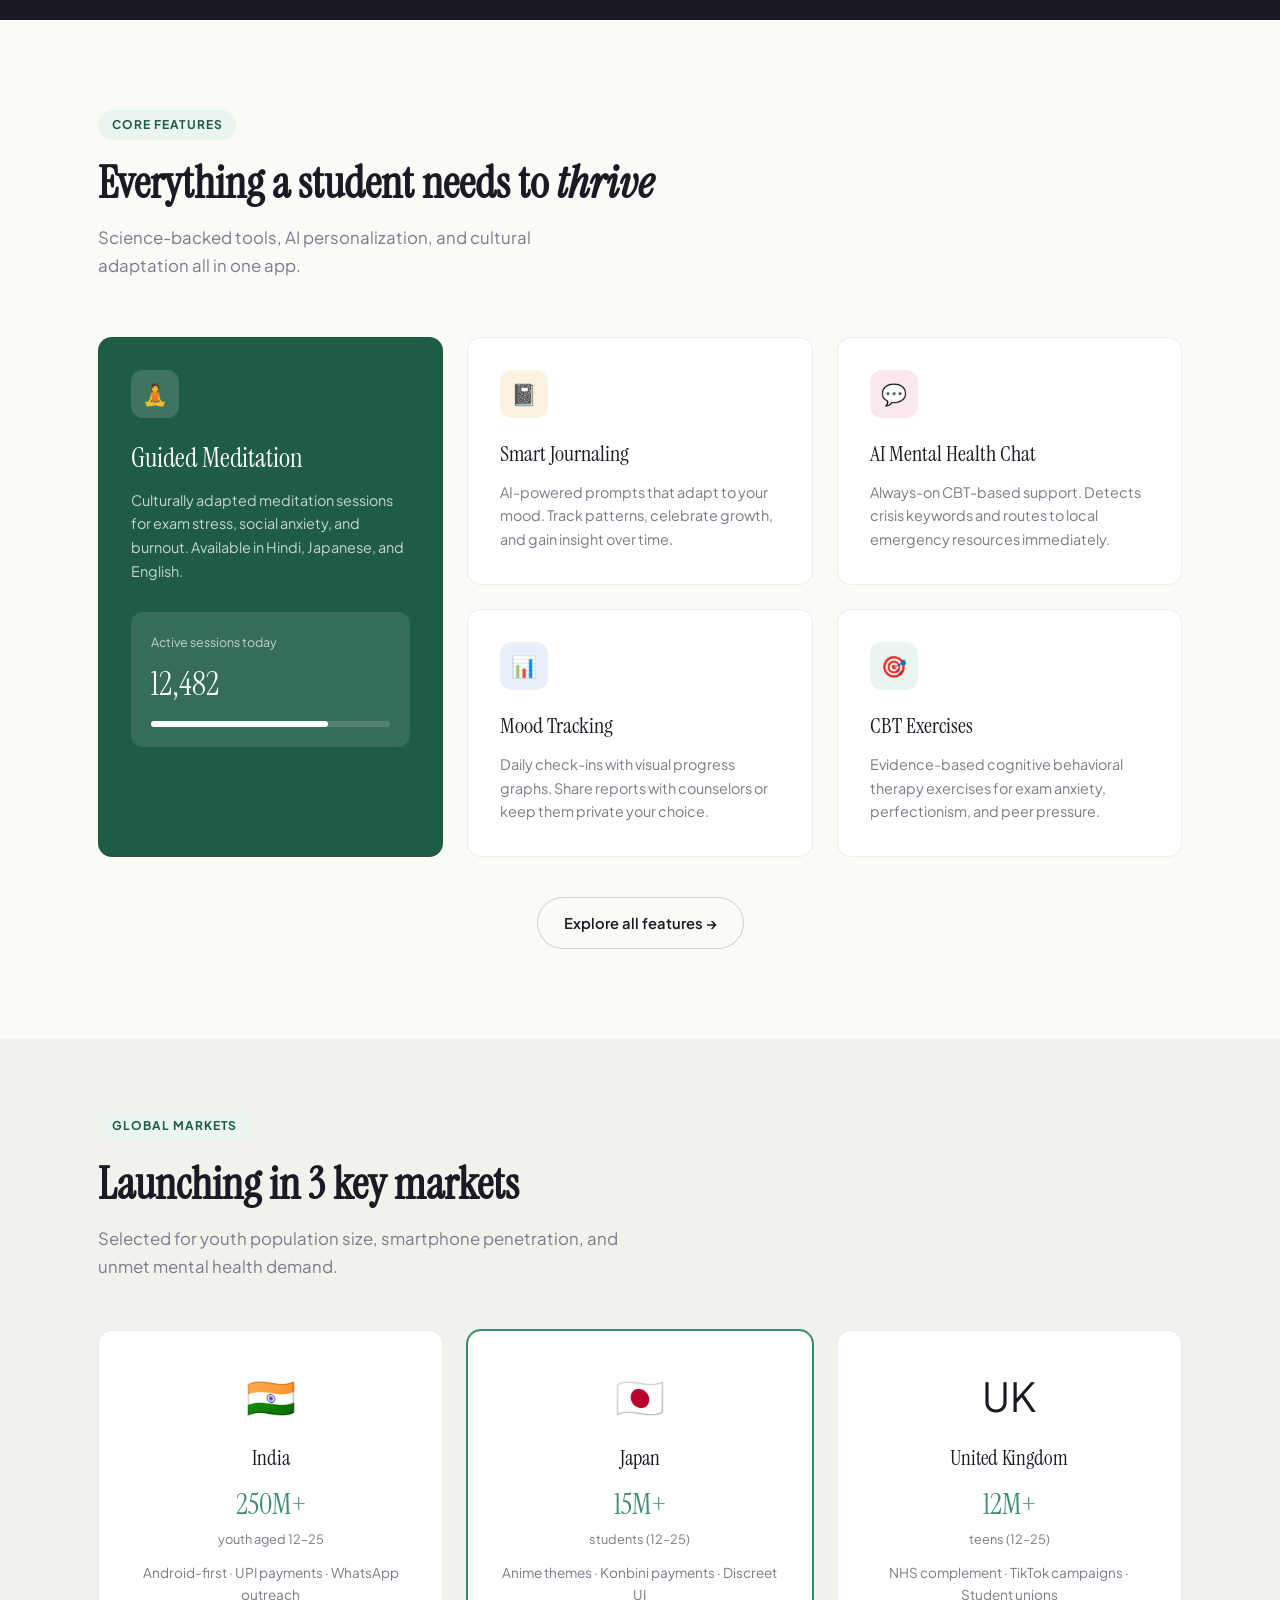
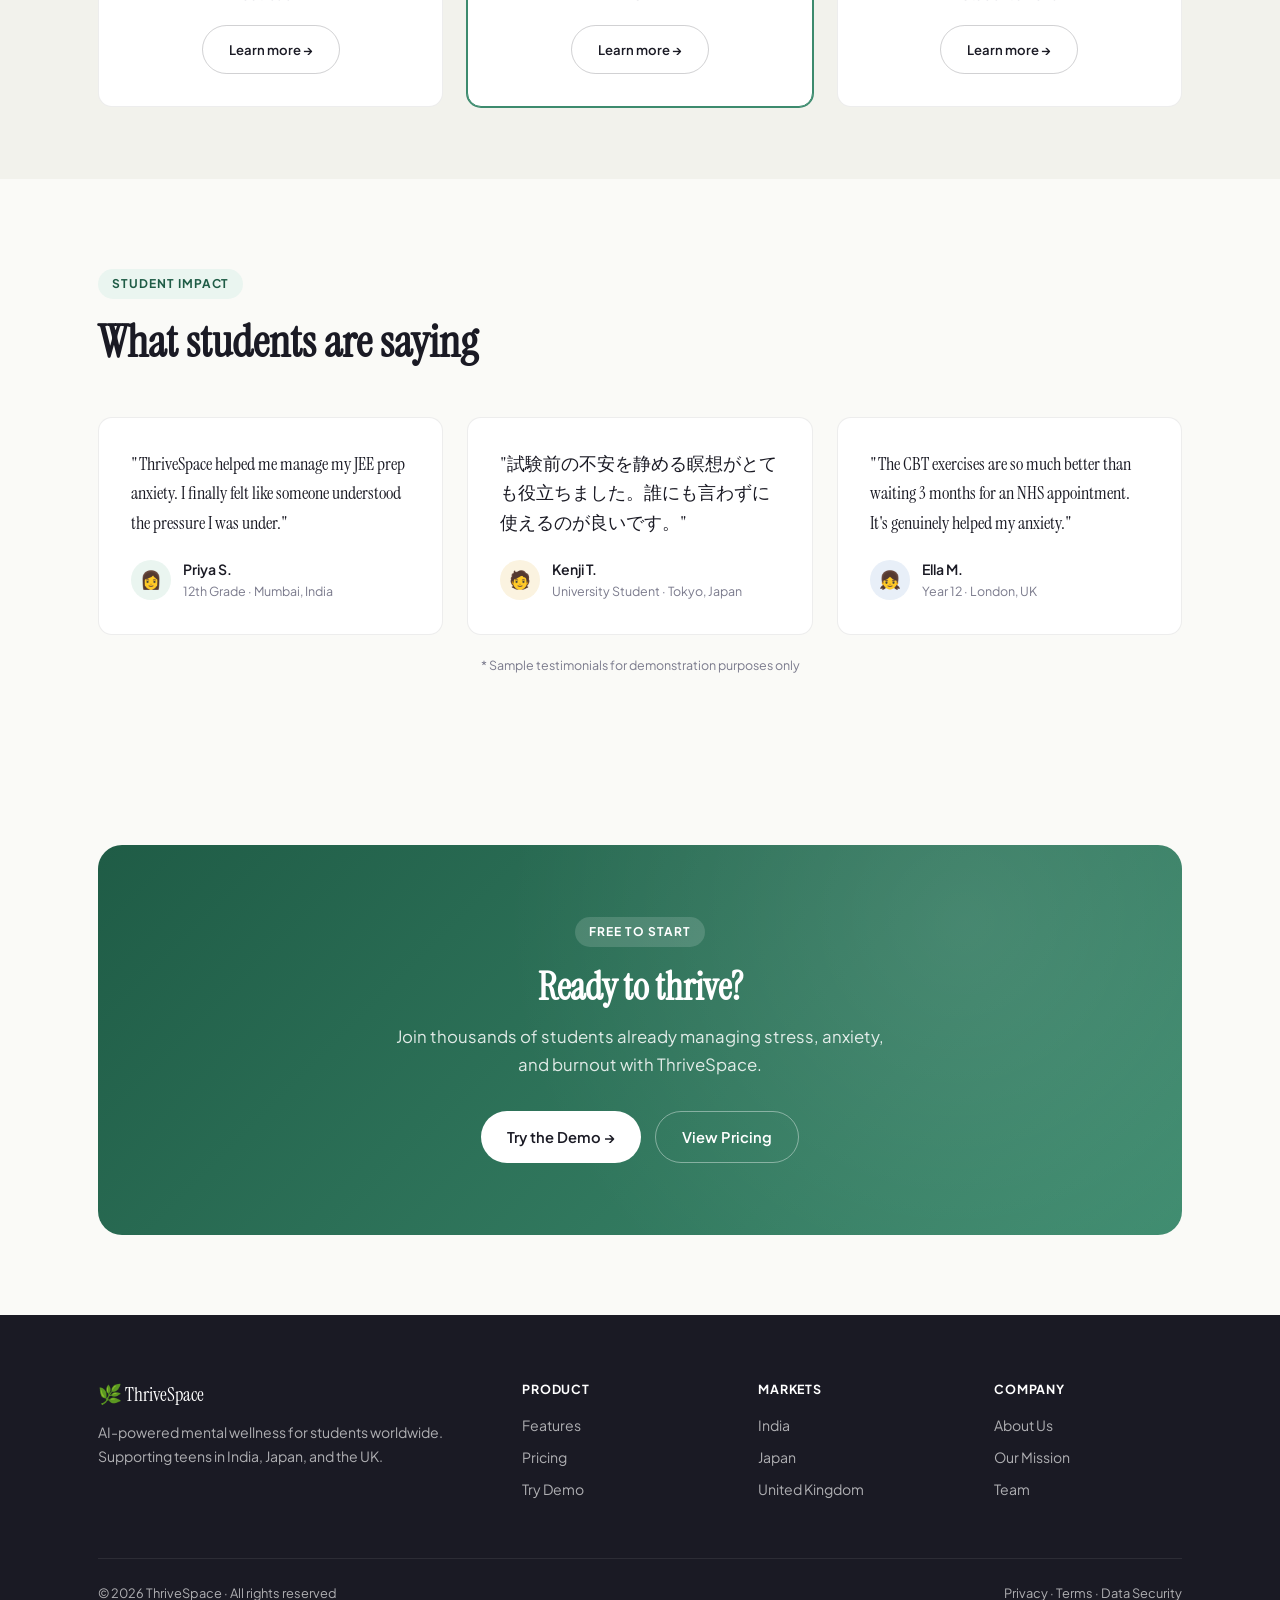
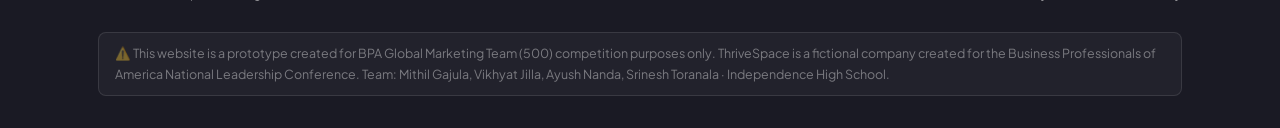
==== commit 80212d8e: "Update index.html" ====
--- a/index.html
+++ b/index.html
@@ -342,7 +342,7 @@
           <a href="markets.html#japan" class="btn btn-outline" style="margin-top:18px;font-size:0.82rem;">Learn more →</a>
         </div>
         <div class="country-card">
-          <div class="country-flag">🇬🇧</div>
+          <div class="country-flag">UK</div>
           <div class="country-name">United Kingdom</div>
           <div class="country-stat">12M+</div>
           <div class="country-stat-label">teens (12–25)</div>
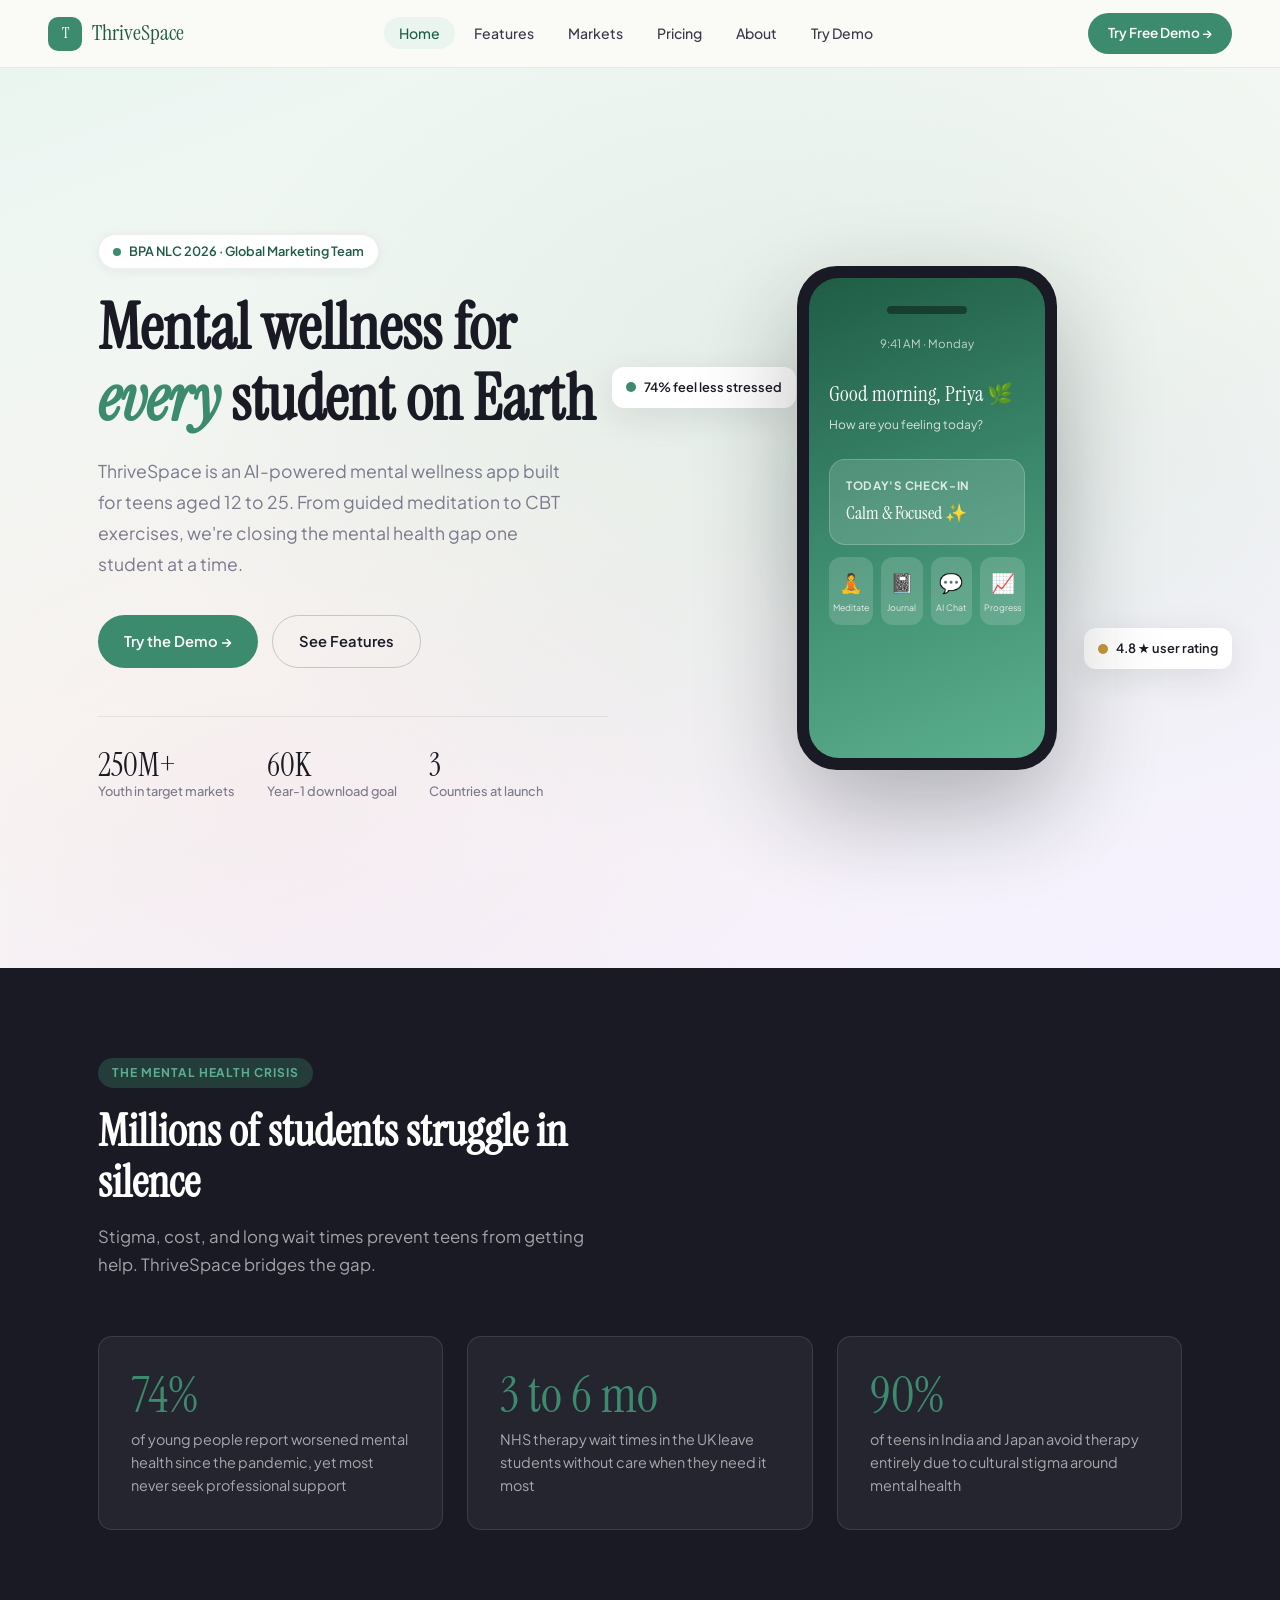
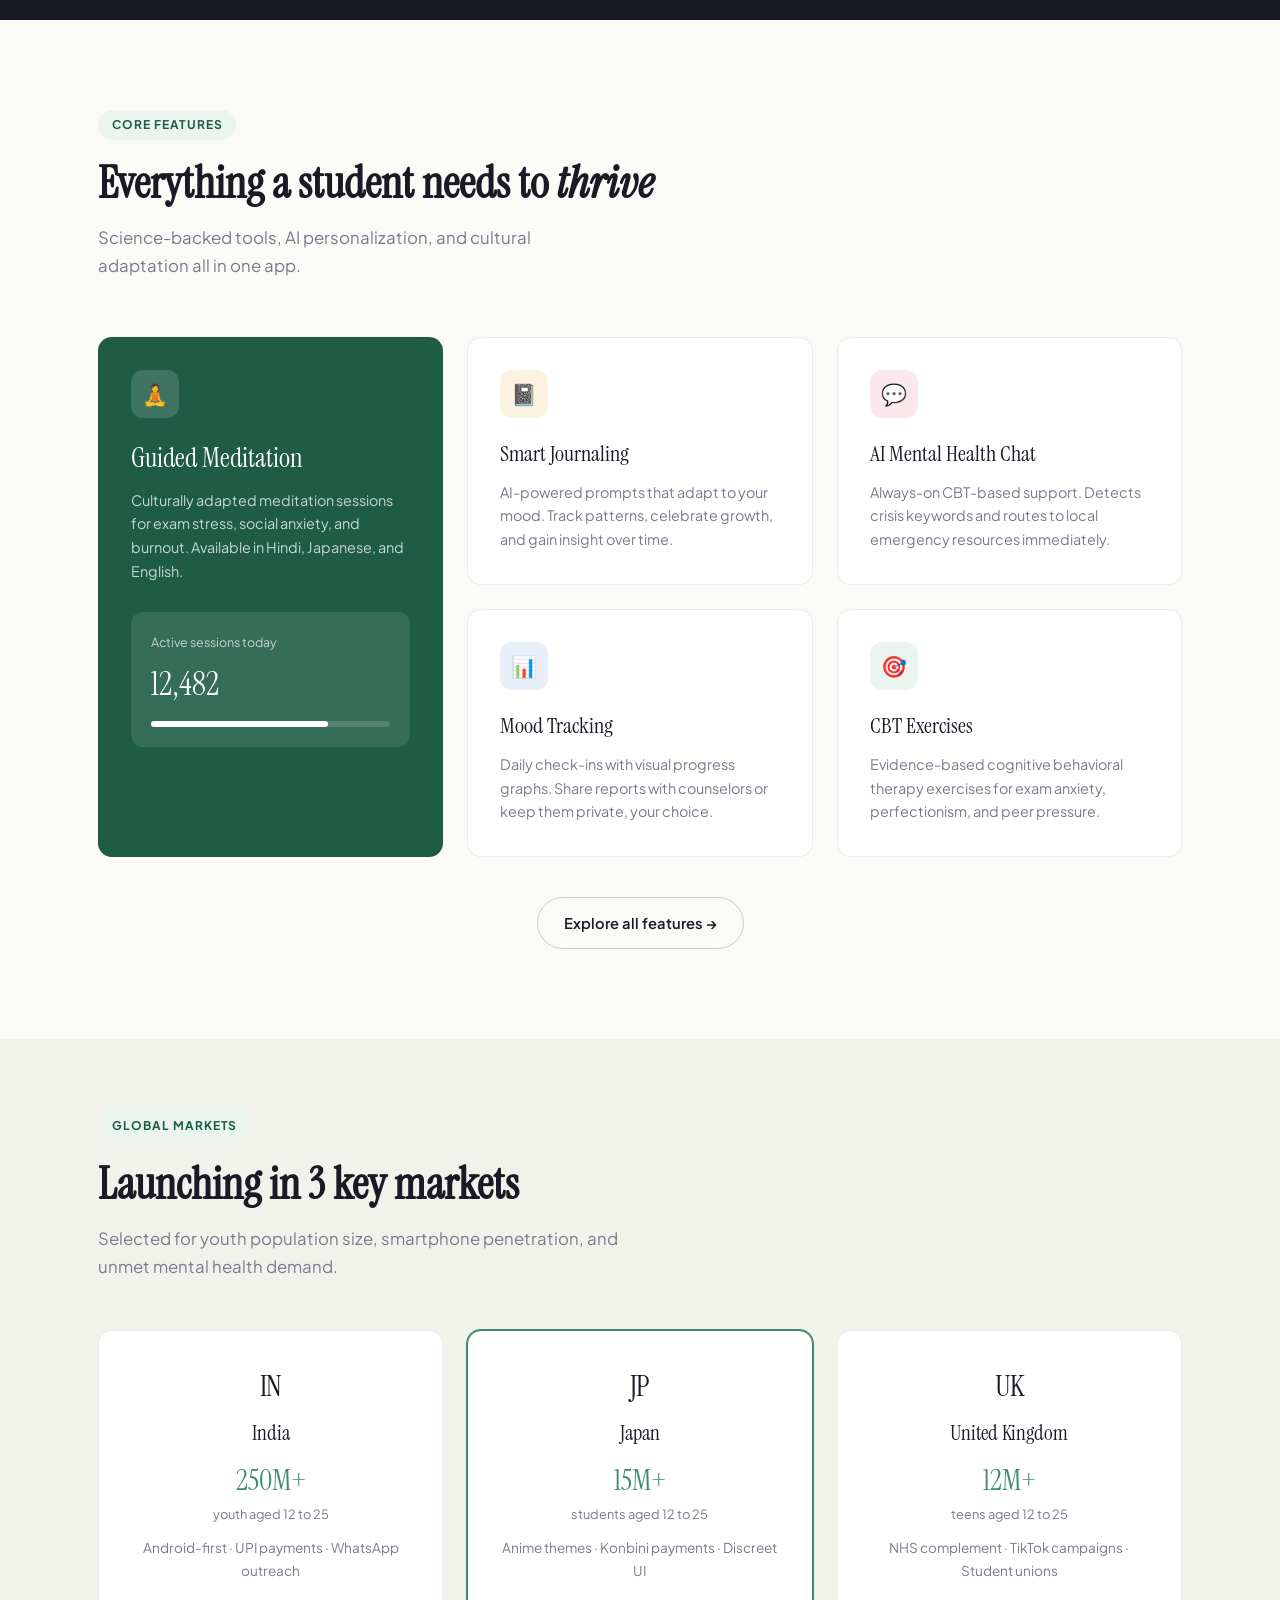
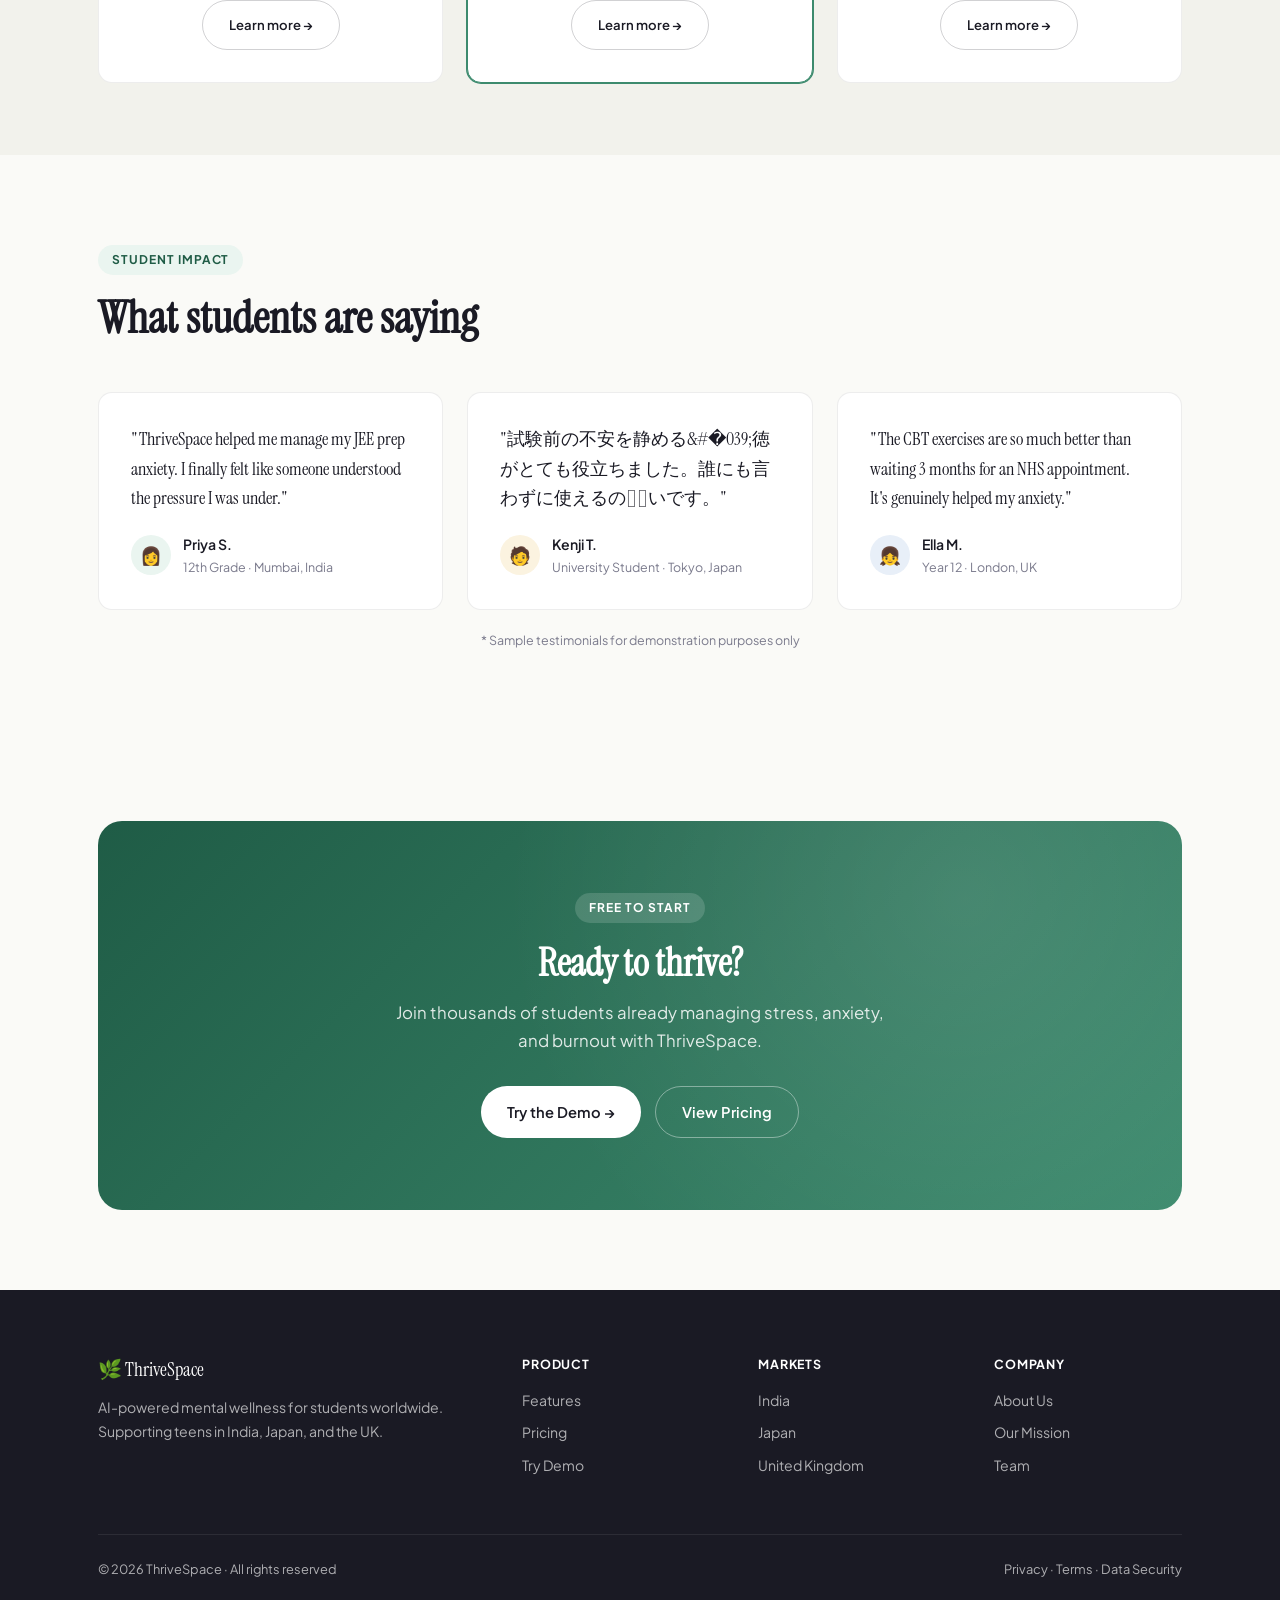
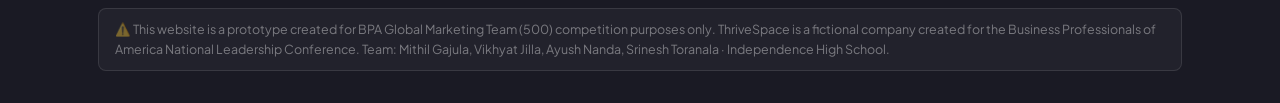
==== commit 71b07fe2: "Update index.html" ====
--- a/index.html
+++ b/index.html
@@ -125,19 +125,12 @@
     .stat-card p { color: rgba(255,255,255,0.6); font-size: 0.9rem; line-height: 1.6; }
 
     /* FEATURES PREVIEW */
-    .feat-grid {
-      display: grid; grid-template-columns: 1fr 1fr; gap: 24px;
-    }
     .feat-card {
       background: var(--white); border-radius: var(--r);
       border: 1px solid var(--border); padding: 32px;
       transition: all 0.3s;
     }
     .feat-card:hover { transform: translateY(-4px); box-shadow: var(--shadow-md); }
-    .feat-card.accent { background: var(--green-dark); color: white; }
-    .feat-card.accent .feat-title { color: white; }
-    .feat-card.accent p { color: rgba(255,255,255,0.75); }
-    .feat-card.tall { grid-row: span 2; }
     .feat-title { font-family: 'Instrument Serif', serif; font-size: 1.4rem; margin: 12px 0 8px; }
     .feat-card p { font-size: 0.9rem; color: var(--muted); line-height: 1.65; }
 
@@ -148,7 +141,7 @@
       border: 1px solid var(--border); padding: 32px;
       text-align: center;
     }
-    .country-flag { font-size: 2.5rem; margin-bottom: 12px; }
+    .country-code { font-family: 'Instrument Serif', serif; font-size: 1.8rem; color: var(--charcoal); margin-bottom: 6px; letter-spacing: -1px; }
     .country-name { font-family: 'Instrument Serif', serif; font-size: 1.3rem; margin-bottom: 6px; }
     .country-stat { font-size: 1.8rem; font-family: 'Instrument Serif', serif; color: var(--green); }
     .country-stat-label { font-size: 0.8rem; color: var(--muted); }
@@ -192,11 +185,11 @@
     <div class="container" style="width:100%">
       <div class="hero-inner">
         <div>
-          <div class="hero-tag fade-up"><span></span> BPA NLC 2026 · Global Marketing Team</div>
+          <div class="hero-tag fade-up"><span></span> BPA NLC 2026 &middot; Global Marketing Team</div>
           <h1 class="fade-up-2">Mental wellness for <em>every</em> student on Earth</h1>
-          <p class="fade-up-3">ThriveSpace is an AI-powered mental wellness app built for teens aged 12–25. From guided meditation to CBT exercises, we're closing the mental health gap one student at a time.</p>
+          <p class="fade-up-3">ThriveSpace is an AI-powered mental wellness app built for teens aged 12 to 25. From guided meditation to CBT exercises, we're closing the mental health gap one student at a time.</p>
           <div class="hero-btns fade-up-4">
-            <a href="demo.html" class="btn btn-primary">Try the Demo →</a>
+            <a href="demo.html" class="btn btn-primary">Try the Demo &rarr;</a>
             <a href="features.html" class="btn btn-outline">See Features</a>
           </div>
           <div class="hero-stats fade-up-4">
@@ -220,18 +213,18 @@
           <div class="phone float">
             <div class="phone-screen">
               <div class="phone-notch"></div>
-              <div class="phone-time">9:41 AM · Monday</div>
-              <div class="phone-greeting">Good morning, Priya 🌿</div>
+              <div class="phone-time">9:41 AM &middot; Monday</div>
+              <div class="phone-greeting">Good morning, Priya &#127807;</div>
               <div class="phone-sub">How are you feeling today?</div>
               <div class="phone-card">
                 <div class="phone-card-title">Today's Check-In</div>
-                <div class="phone-card-main">Calm &amp; Focused ✨</div>
+                <div class="phone-card-main">Calm &amp; Focused &#10024;</div>
               </div>
               <div class="phone-icons">
-                <div class="phone-icon-item">🧘<div class="phone-icon-label">Meditate</div></div>
-                <div class="phone-icon-item">📓<div class="phone-icon-label">Journal</div></div>
-                <div class="phone-icon-item">💬<div class="phone-icon-label">AI Chat</div></div>
-                <div class="phone-icon-item">📈<div class="phone-icon-label">Progress</div></div>
+                <div class="phone-icon-item">&#129496;<div class="phone-icon-label">Meditate</div></div>
+                <div class="phone-icon-item">&#128211;<div class="phone-icon-label">Journal</div></div>
+                <div class="phone-icon-item">&#128172;<div class="phone-icon-label">AI Chat</div></div>
+                <div class="phone-icon-item">&#128200;<div class="phone-icon-label">Progress</div></div>
               </div>
             </div>
           </div>
@@ -241,7 +234,7 @@
           </div>
           <div class="floating-badge fb-2">
             <div class="fb-dot dot-gold"></div>
-            4.8 ★ user rating
+            4.8 &#9733; user rating
           </div>
         </div>
       </div>
@@ -260,7 +253,7 @@
           <p>of young people report worsened mental health since the pandemic, yet most never seek professional support</p>
         </div>
         <div class="stat-card">
-          <div class="stat-num">3–6 mo</div>
+          <div class="stat-num">3 to 6 mo</div>
           <p>NHS therapy wait times in the UK leave students without care when they need it most</p>
         </div>
         <div class="stat-card">
@@ -280,7 +273,7 @@
 
       <div style="display:grid;grid-template-columns:1fr 1fr 1fr;grid-template-rows:auto auto;gap:24px;">
         <div class="feat-card" style="grid-row:span 2;background:var(--green-dark);color:white;">
-          <div class="icon-box" style="background:rgba(255,255,255,0.15);">🧘</div>
+          <div class="icon-box" style="background:rgba(255,255,255,0.15);">&#129496;</div>
           <div class="feat-title" style="color:white;font-size:1.7rem;">Guided Meditation</div>
           <p style="color:rgba(255,255,255,0.75);">Culturally adapted meditation sessions for exam stress, social anxiety, and burnout. Available in Hindi, Japanese, and English.</p>
           <div style="margin-top:28px;padding:20px;background:rgba(255,255,255,0.1);border-radius:12px;">
@@ -292,28 +285,28 @@
           </div>
         </div>
         <div class="feat-card">
-          <div class="icon-box icon-gold">📓</div>
+          <div class="icon-box icon-gold">&#128211;</div>
           <div class="feat-title">Smart Journaling</div>
           <p>AI-powered prompts that adapt to your mood. Track patterns, celebrate growth, and gain insight over time.</p>
         </div>
         <div class="feat-card">
-          <div class="icon-box icon-rose">💬</div>
+          <div class="icon-box icon-rose">&#128172;</div>
           <div class="feat-title">AI Mental Health Chat</div>
           <p>Always-on CBT-based support. Detects crisis keywords and routes to local emergency resources immediately.</p>
         </div>
         <div class="feat-card">
-          <div class="icon-box icon-blue">📊</div>
+          <div class="icon-box icon-blue">&#128202;</div>
           <div class="feat-title">Mood Tracking</div>
-          <p>Daily check-ins with visual progress graphs. Share reports with counselors or keep them private your choice.</p>
+          <p>Daily check-ins with visual progress graphs. Share reports with counselors or keep them private, your choice.</p>
         </div>
         <div class="feat-card">
-          <div class="icon-box icon-green">🎯</div>
+          <div class="icon-box icon-green">&#127919;</div>
           <div class="feat-title">CBT Exercises</div>
           <p>Evidence-based cognitive behavioral therapy exercises for exam anxiety, perfectionism, and peer pressure.</p>
         </div>
       </div>
       <div style="text-align:center;margin-top:40px;">
-        <a href="features.html" class="btn btn-outline">Explore all features →</a>
+        <a href="features.html" class="btn btn-outline">Explore all features &rarr;</a>
       </div>
     </div>
   </section>
@@ -326,28 +319,28 @@
       <p class="section-sub" style="margin-bottom:48px;">Selected for youth population size, smartphone penetration, and unmet mental health demand.</p>
       <div class="g3">
         <div class="country-card">
-          <div class="country-flag">🇮🇳</div>
+          <div class="country-code">IN</div>
           <div class="country-name">India</div>
           <div class="country-stat">250M+</div>
-          <div class="country-stat-label">youth aged 12–25</div>
-          <p style="font-size:0.85rem;color:var(--muted);margin-top:12px;">Android-first · UPI payments · WhatsApp outreach</p>
-          <a href="markets.html#india" class="btn btn-outline" style="margin-top:18px;font-size:0.82rem;">Learn more →</a>
+          <div class="country-stat-label">youth aged 12 to 25</div>
+          <p style="font-size:0.85rem;color:var(--muted);margin-top:12px;">Android-first &middot; UPI payments &middot; WhatsApp outreach</p>
+          <a href="markets.html#india" class="btn btn-outline" style="margin-top:18px;font-size:0.82rem;">Learn more &rarr;</a>
         </div>
         <div class="country-card" style="border-color:var(--green);box-shadow:0 0 0 1px var(--green);">
-          <div class="country-flag">🇯🇵</div>
+          <div class="country-code">JP</div>
           <div class="country-name">Japan</div>
           <div class="country-stat">15M+</div>
-          <div class="country-stat-label">students (12–25)</div>
-          <p style="font-size:0.85rem;color:var(--muted);margin-top:12px;">Anime themes · Konbini payments · Discreet UI</p>
-          <a href="markets.html#japan" class="btn btn-outline" style="margin-top:18px;font-size:0.82rem;">Learn more →</a>
+          <div class="country-stat-label">students aged 12 to 25</div>
+          <p style="font-size:0.85rem;color:var(--muted);margin-top:12px;">Anime themes &middot; Konbini payments &middot; Discreet UI</p>
+          <a href="markets.html#japan" class="btn btn-outline" style="margin-top:18px;font-size:0.82rem;">Learn more &rarr;</a>
         </div>
         <div class="country-card">
-          <div class="country-flag">UK</div>
+          <div class="country-code">UK</div>
           <div class="country-name">United Kingdom</div>
           <div class="country-stat">12M+</div>
-          <div class="country-stat-label">teens (12–25)</div>
-          <p style="font-size:0.85rem;color:var(--muted);margin-top:12px;">NHS complement · TikTok campaigns · Student unions</p>
-          <a href="markets.html#uk" class="btn btn-outline" style="margin-top:18px;font-size:0.82rem;">Learn more →</a>
+          <div class="country-stat-label">teens aged 12 to 25</div>
+          <p style="font-size:0.85rem;color:var(--muted);margin-top:12px;">NHS complement &middot; TikTok campaigns &middot; Student unions</p>
+          <a href="markets.html#uk" class="btn btn-outline" style="margin-top:18px;font-size:0.82rem;">Learn more &rarr;</a>
         </div>
       </div>
     </div>
@@ -362,30 +355,30 @@
         <div class="testimonial">
           <div class="testimonial-quote">"ThriveSpace helped me manage my JEE prep anxiety. I finally felt like someone understood the pressure I was under."</div>
           <div class="testimonial-author">
-            <div class="testimonial-avatar" style="background:var(--green-pale);">👩</div>
+            <div class="testimonial-avatar" style="background:var(--green-pale);">&#128105;</div>
             <div>
               <div class="testimonial-name">Priya S.</div>
-              <div class="testimonial-role">12th Grade · Mumbai, India</div>
+              <div class="testimonial-role">12th Grade &middot; Mumbai, India</div>
             </div>
           </div>
         </div>
         <div class="testimonial">
-          <div class="testimonial-quote">"試験前の不安を静める瞑想がとても役立ちました。誰にも言わずに使えるのが良いです。"</div>
+          <div class="testimonial-quote">"&#35430;&#39443;&#21069;&#12398;&#19981;&#23433;&#12434;&#38745;&#12417;&#12427;&#�039;&#24499;&#12364;&#12392;&#12390;&#12418;&#24441;&#31435;&#12385;&#12414;&#12375;&#12383;&#12290;&#35504;&#12395;&#12418;&#35328;&#12431;&#12378;&#12395;&#20351;&#12360;&#12427;&#12398;&#12364;&#826;&#12356;&#12391;&#12377;&#12290;"</div>
           <div class="testimonial-author">
-            <div class="testimonial-avatar" style="background:#FBF3E0;">🧑</div>
+            <div class="testimonial-avatar" style="background:#FBF3E0;">&#129489;</div>
             <div>
               <div class="testimonial-name">Kenji T.</div>
-              <div class="testimonial-role">University Student · Tokyo, Japan</div>
+              <div class="testimonial-role">University Student &middot; Tokyo, Japan</div>
             </div>
           </div>
         </div>
         <div class="testimonial">
           <div class="testimonial-quote">"The CBT exercises are so much better than waiting 3 months for an NHS appointment. It's genuinely helped my anxiety."</div>
           <div class="testimonial-author">
-            <div class="testimonial-avatar" style="background:#E8EFF8;">👧</div>
+            <div class="testimonial-avatar" style="background:#E8EFF8;">&#128103;</div>
             <div>
               <div class="testimonial-name">Ella M.</div>
-              <div class="testimonial-role">Year 12 · London, UK</div>
+              <div class="testimonial-role">Year 12 &middot; London, UK</div>
             </div>
           </div>
         </div>
@@ -401,7 +394,7 @@
       <h2>Ready to thrive?</h2>
       <p>Join thousands of students already managing stress, anxiety, and burnout with ThriveSpace.</p>
       <div style="display:flex;gap:14px;justify-content:center;flex-wrap:wrap;">
-        <a href="demo.html" class="btn btn-white">Try the Demo →</a>
+        <a href="demo.html" class="btn btn-white">Try the Demo &rarr;</a>
         <a href="pricing.html" class="btn btn-outline" style="border-color:rgba(255,255,255,0.4);color:white;">View Pricing</a>
       </div>
     </div>
